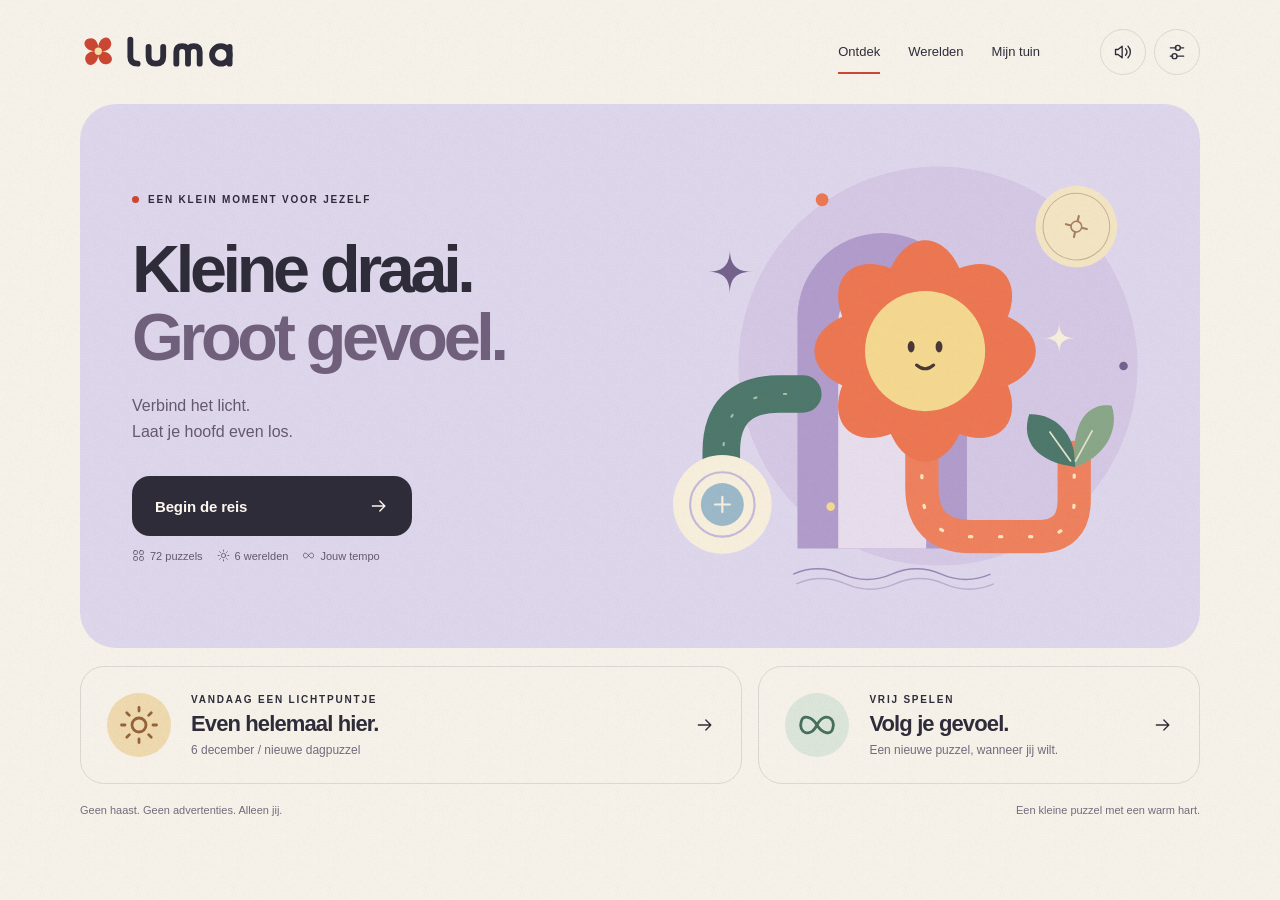
==== index.html @ 2b8b59af "Add files via upload" ====
<!doctype html>
<html lang="nl">
<head>
<meta charset="utf-8">
<meta name="viewport" content="width=device-width, initial-scale=1, viewport-fit=cover">
<meta name="theme-color" content="#F7F3EA">
<meta name="description" content="Luma. Kleine draai. Groot gevoel. Een rustige lichtpuzzel met 72 levels, zes werelden, originele muziek en elke dag een nieuw lichtpuntje.">
<meta name="apple-mobile-web-app-capable" content="yes">
<meta name="mobile-web-app-capable" content="yes">
<meta name="apple-mobile-web-app-status-bar-style" content="default">
<meta name="apple-mobile-web-app-title" content="Luma">
<title>Luma - Kleine draai. Groot gevoel.</title>
<link rel="manifest" href="./manifest.webmanifest"><link rel="icon" href="./icons/icon.svg" type="image/svg+xml"><link rel="apple-touch-icon" href="./icons/apple-touch-icon.png">
<style>:root{--bg:#F7F3EA;--ink:#302D3B;--accent:#CC4833;--light:#F6C9AE;--board:#E7DDD0;--muted:#817888;--petal:#C0B2DC;--white:#FFFDF8;--line:rgba(48,45,59,.13);--curve:cubic-bezier(.22,.8,.25,1);font-family:-apple-system,BlinkMacSystemFont,"Segoe UI",sans-serif;color:var(--ink);background:var(--bg);font-synthesis:none;-webkit-font-smoothing:antialiased;text-rendering:optimizeLegibility}
*{box-sizing:border-box}body{margin:0;min-width:300px;background:var(--bg);transition:background .5s,color .5s}button,input,select,textarea{font:inherit}button{color:inherit;cursor:pointer;-webkit-tap-highlight-color:transparent;touch-action:manipulation}button{border:0;background:none}button:disabled{cursor:default}button:focus-visible,a:focus-visible,input:focus-visible{outline:3px solid var(--accent);outline-offset:5px}button:active:not(:disabled){transform:scale(.97)}button{transition:transform .18s var(--curve),background .2s,opacity .2s}a{color:inherit}svg{display:block;flex-shrink:0}p,h1,h2,h3{margin:0}h1,h2,h3{font-weight:660;letter-spacing:-.055em}p{line-height:1.6}h1:focus{outline:none}[hidden]{display:none!important}.sr-only{position:absolute;width:1px;height:1px;padding:0;margin:-1px;overflow:hidden;clip:rect(0,0,0,0);white-space:nowrap;border:0}.grain{position:fixed;inset:0;opacity:.045;pointer-events:none;z-index:30;background-image:var(--grain);background-repeat:repeat}.shell{width:min(1120px,calc(100% - 64px));margin:auto}.topbar{height:104px;display:flex;align-items:center;justify-content:space-between;gap:20px}.logo-button{padding:0;min-height:48px}.logo{width:162px;height:42px}.top-center{font-size:10px;font-weight:650;letter-spacing:.18em;opacity:.7}.top-actions{display:flex;gap:8px;align-items:center}.icon-button{width:46px;height:46px;border:1px solid var(--line);border-radius:50%;display:flex;justify-content:center;align-items:center;background:transparent}.icon-button:hover{background:var(--board)}.icon-button svg{width:20px;height:20px}.sound-on .sound-wave{transform-origin:center;animation:music-bars 1s ease-in-out infinite alternate}.eyebrow{font-size:10px;letter-spacing:.18em;line-height:1.5;font-weight:750;text-transform:uppercase}.muted{color:var(--muted)}.hero{position:relative;display:grid;grid-template-columns:1.03fr 1fr;align-items:center;min-height:544px;background:#DFD7EC;border-radius:36px;overflow:hidden}.hero-copy{padding:50px 0 48px 52px;position:relative;z-index:2}.hero .eyebrow{display:flex;align-items:center;gap:9px;margin-bottom:28px}.tiny-dot{width:7px;height:7px;background:#CC4833;border-radius:50%;display:inline-block}.hero h1{font-size:clamp(48px,5.2vw,70px);line-height:1.025;letter-spacing:-.065em;margin-bottom:22px}.hero h1 span{color:#71617D}.hero p{font-size:16px;color:#665A6E;max-width:270px}.hero-art{align-self:stretch;display:flex;align-items:center;justify-content:center;overflow:hidden}.hero-art>svg{width:113%;max-width:590px;margin-left:-30px;overflow:visible}.primary{background:var(--ink);color:var(--bg);border-radius:18px;min-height:60px;padding:17px 23px;display:flex;align-items:center;justify-content:space-between;gap:25px;font-size:15px;font-weight:650;letter-spacing:-.01em}.primary:hover{filter:brightness(1.12)}.primary svg{width:20px;height:20px}.primary.accent{background:var(--accent);color:#FFF9F0}.hero-cta{width:280px;margin-top:32px;background:#302D3B;color:#FFF9F0}.under-cta{display:flex;gap:14px;align-items:center;margin-top:13px;font-size:11px;color:#665A6E}.under-cta span{display:flex;align-items:center;gap:5px}.under-cta svg{width:13px;height:13px}.home-secondary{display:grid;grid-template-columns:1.5fr 1fr;gap:16px;margin-top:18px}.feature-card{border:1px solid var(--line);border-radius:24px;display:flex;text-align:left;align-items:center;gap:20px;padding:22px 26px;min-height:118px}.feature-card:hover{background:rgba(255,255,255,.35)}.feature-card h2{font-size:22px;letter-spacing:-.04em;margin:4px 0}.feature-card p{font-size:12px;color:var(--muted)}.feature-card .card-icon{width:64px;height:64px;display:flex;align-items:center;justify-content:center;background:#F0DAB0;border-radius:50%;color:#956538}.feature-card .card-icon svg{width:42px;height:42px}.feature-card .card-arrow{margin-left:auto;width:20px;height:20px}.feature-card.zen .card-icon{background:#DDE6DA;color:#47705F}.quiet-footer{display:flex;align-items:center;justify-content:space-between;margin:20px 0 26px;font-size:11px;color:var(--muted)}.bottom-nav{display:none}.desktop-nav{display:flex;gap:28px;align-items:center;margin-left:auto;margin-right:40px}.desktop-nav button{font-size:13px;padding:13px 0;border-bottom:2px solid transparent}.desktop-nav button.active{border-color:var(--accent)}.orb-float{animation:float 6s ease-in-out infinite}.orb-float.alt{animation-delay:-3s;animation-duration:8s}.flower-spin{transform-origin:290px 207px;animation:flower-spin 75s linear infinite}.sparkle{animation:twinkle 4s ease-in-out infinite}.sparkle.alt{animation-delay:-2s}.face-eyes{transform-origin:center;transform-box:fill-box;animation:blink 7.5s infinite}.flow-line{stroke-dasharray:2 26;animation:flow 6s linear infinite}.view-enter{animation:view-in .4s var(--curve) both}
/* Game: the puzzle, not the chrome, owns the screen. */
.game-shell{max-width:1240px}.game-topbar{height:88px}.game-top-title{text-align:center}.game-top-title .eyebrow{font-size:9px}.game-top-title strong{display:block;font-size:14px;margin-top:4px;letter-spacing:-.01em;font-weight:600}.game-layout{display:grid;grid-template-columns:1fr minmax(320px,460px) 1fr;gap:40px;align-items:center;min-height:calc(100svh - 180px);padding-bottom:35px}.game-aside{align-self:center}.chapter-no{font-size:100px;font-weight:300;letter-spacing:-.08em;line-height:1;color:var(--petal);margin-bottom:28px}.game-aside h1{font-size:34px;line-height:1.04;max-width:210px;margin-bottom:18px}.game-aside p{max-width:190px;font-size:13px;color:var(--muted)}.game-aside .eyebrow{margin-bottom:14px}.world-progress{display:flex;gap:5px;margin-top:32px;flex-wrap:wrap;max-width:185px}.world-progress span{width:11px;height:11px;border-radius:50%;background:var(--board)}.world-progress span.done{background:var(--accent)}.world-progress span.current{outline:1px solid var(--accent);outline-offset:3px}.game-center{width:100%;min-width:0}.game-mobile-title{display:none}.game-status{display:flex;justify-content:space-between;align-items:center;margin:0 2px 17px}.game-status .count{font-size:22px;font-weight:600;font-variant-numeric:tabular-nums;letter-spacing:-.04em}.game-status .caption{font-size:10px;color:var(--muted);margin-left:5px}.bloom-status{display:flex;align-items:center;gap:8px;font-size:13px}.bloom-status svg{width:19px;height:19px;color:var(--accent)}.board-wrap{position:relative;isolation:isolate}.board{position:relative;display:grid;grid-template-columns:repeat(var(--n),1fr);width:100%;aspect-ratio:1;gap:0;border:10px solid var(--board);border-radius:27px;background:var(--board);overflow:hidden;isolation:isolate;transition:background .5s,border-color .5s}.board:after{content:"";position:absolute;inset:0;border-radius:17px;box-shadow:inset 0 0 0 1px rgba(48,45,59,.035);pointer-events:none}.tile,.empty-tile{position:relative;padding:0;aspect-ratio:1;min-width:0;isolation:isolate;border-radius:12px;outline-offset:-5px!important}.tile:before{content:"";position:absolute;inset:3px;border-radius:13px;background:var(--bg);opacity:.42;transition:background .4s,opacity .4s;z-index:-1}.tile:hover:before{opacity:.7}.tile.powered:before{background:var(--light);opacity:.38}.tile.locked:before{opacity:.16}.tile:active:not(:disabled){transform:none}.tile:active:before{opacity:.9}.tile svg.pipe{width:100%;height:100%;overflow:visible;transition:transform .32s var(--curve);transform-origin:center;position:absolute;inset:0}.pipe-line{fill:none;stroke:var(--muted);stroke-width:12;stroke-linecap:round;stroke-linejoin:round;opacity:.65;transition:stroke .35s,opacity .35s}.powered .pipe-line{stroke:var(--accent);opacity:1}.pipe-shimmer{fill:none;stroke:var(--light);stroke-width:3;stroke-linecap:round;stroke-dasharray:1 100;opacity:0;animation:flow 3.4s linear infinite}.powered .pipe-shimmer{opacity:.75}.tile .marker{position:absolute;inset:0;width:100%;height:100%;pointer-events:none;overflow:visible}.marker .bud-petals{fill:var(--muted);opacity:.7;transform-origin:50px 50px;transition:transform .65s var(--curve),fill .5s;transform:scale(.54)}.powered .marker .bud-petals{fill:var(--accent);opacity:1;transform:scale(1)}.marker .bud-center{fill:var(--board);stroke:var(--muted);stroke-width:3;transition:fill .3s}.powered .marker .bud-center{fill:var(--light);stroke:var(--accent)}.tile .lock-pin{position:absolute;bottom:8px;right:8px;width:7px;height:7px;fill:var(--ink);opacity:.35}.tile .hint-ring{position:absolute;inset:4px;border:2px solid var(--accent);border-radius:12px;opacity:0;pointer-events:none}.tile.hint .hint-ring{opacity:1;animation:hint-pulse 1.4s ease-in-out infinite}.hint-arrow{position:absolute;width:24px;height:24px;right:4px;top:4px;color:var(--accent);background:var(--bg);border-radius:50%;padding:3px;display:none}.tile.hint .hint-arrow{display:block}.empty-tile{display:flex;justify-content:center;align-items:center;color:var(--muted);opacity:.24}.empty-tile svg{width:17px;height:17px}.board.won{animation:board-bloom .8s var(--curve)}.board.won .pipe-shimmer{opacity:1;stroke-dasharray:6 30;animation-duration:1.2s}.board-caption{display:flex;align-items:center;justify-content:center;gap:6px;text-align:center;font-size:11px;color:var(--muted);margin-top:14px;min-height:18px}.board-caption svg{width:13px;height:13px}.game-instruction{font-size:14px;text-align:center;line-height:1.5;min-height:42px;margin:20px 0 16px}.game-instruction strong{font-weight:650}.game-tools{display:flex;justify-content:center;gap:12px}.tool{display:flex;align-items:center;justify-content:center;gap:8px;min-height:48px;border:1px solid var(--line);border-radius:15px;padding:12px 16px;font-size:12px;min-width:76px}.tool:hover{background:var(--board)}.tool:disabled{opacity:.35}.tool svg{width:18px;height:18px}.tool.hint-tool{background:var(--ink);color:var(--bg);border-color:transparent}.game-right{padding-left:20px;align-self:center}.mini-scene{width:165px;max-width:100%;margin-bottom:32px}.game-right .eyebrow{font-size:9px;margin-bottom:12px}.game-right p{font-size:12px;max-width:150px;color:var(--muted)}.game-right .small-link{padding:12px 0;font-size:12px;text-decoration:underline;text-underline-offset:4px}.game-footer{display:flex;align-items:center;justify-content:center;gap:8px;font-size:10px;color:var(--muted);padding-bottom:24px}.game-footer svg{width:12px;height:12px}
/* Worlds and collected light. */
.section-heading{display:flex;align-items:flex-end;justify-content:space-between;gap:20px;margin:20px 0 32px}.section-heading h1{font-size:52px;line-height:1.05;margin-top:10px}.section-heading p{color:var(--muted);font-size:13px;max-width:270px;text-align:right}.world-tabs{display:grid;grid-template-columns:repeat(6,1fr);gap:12px;margin-bottom:24px}.world-tab{padding:16px 10px;border:1px solid var(--line);border-radius:20px;text-align:center;min-width:0}.world-tab.active{background:var(--ink);color:var(--bg);border-color:var(--ink)}.world-tab svg{width:48px;height:48px;margin:0 auto 10px}.world-tab span{font-size:11px;white-space:nowrap}.world-panel{background:var(--board);border-radius:30px;padding:32px;display:grid;grid-template-columns:1fr 1.7fr;gap:48px;margin-bottom:28px}.world-panel-copy h2{font-size:36px;margin:12px 0;line-height:1.08}.world-panel-copy p{font-size:13px;color:var(--muted)}.world-panel-copy .world-scene{max-width:215px;margin-top:24px}.level-grid{display:grid;grid-template-columns:repeat(4,1fr);gap:12px;align-content:center}.level-button{background:var(--bg);border-radius:18px;aspect-ratio:1.1;display:flex;align-items:center;justify-content:center;flex-direction:column;gap:10px;position:relative}.level-button:hover{background:var(--light)}.level-button>strong{font-size:26px;letter-spacing:-.05em;font-weight:500}.level-button.recommended{outline:2px solid var(--accent);outline-offset:-2px}.level-button .level-current-dot{position:absolute;top:10px;right:10px;width:6px;height:6px;border-radius:50%;background:var(--accent)}.light-dots{display:flex;gap:4px;align-items:center}.light-dots svg{width:9px;height:9px;color:var(--accent)}.light-dots .off{opacity:.17}.world-note{font-size:12px;color:var(--muted);display:flex;gap:8px;align-items:center;margin-bottom:26px}.world-note svg{width:15px;height:15px}.garden-summary{display:flex;gap:44px;align-items:center;background:var(--board);padding:26px 30px;border-radius:24px;margin-bottom:26px}.garden-stat strong{display:block;font-size:34px;letter-spacing:-.05em;font-weight:500}.garden-stat small{font-size:11px;color:var(--muted);display:block;margin-top:5px}.garden-cards{display:grid;grid-template-columns:repeat(3,1fr);gap:18px;margin-bottom:30px}.garden-card{text-align:left;border:1px solid var(--line);border-radius:26px;overflow:hidden;padding:0}.garden-card .garden-art{height:200px;background:var(--card-bg);display:flex;align-items:center;justify-content:center}.garden-card .garden-art svg{height:100%;width:100%;max-width:300px}.garden-card .garden-info{display:flex;justify-content:space-between;align-items:center;padding:19px}.garden-info h2{font-size:18px}.garden-info span{font-size:11px;color:var(--muted)}.garden-empty{font-size:13px;text-align:center;padding:6px 0 28px;color:var(--muted)}
/* Accessible native sheets. */
dialog{color:var(--ink);background:var(--bg);border:1px solid var(--line);border-radius:28px;padding:30px;width:min(440px,calc(100% - 32px));max-height:85svh;overflow:auto;box-shadow:0 25px 100px rgba(25,25,35,.13)}dialog::backdrop{background:rgba(32,29,44,.34);backdrop-filter:blur(5px)}dialog[open]{animation:sheet-in .3s var(--curve)}.dialog-header{display:flex;justify-content:space-between;align-items:center;margin-bottom:22px}.dialog-header h2{font-size:29px}.dialog-header .icon-button{width:40px;height:40px}.setting-row{display:flex;align-items:center;justify-content:space-between;gap:18px;padding:18px 0;border-top:1px solid var(--line)}.setting-row strong{font-size:14px;font-weight:600;display:block}.setting-row small{color:var(--muted);font-size:11px;line-height:1.6;display:block;margin-top:4px}.switch{width:49px;height:30px;border-radius:20px;background:var(--board);position:relative;flex-shrink:0;min-height:44px;background-clip:content-box;padding:7px 0}.switch:before{content:"";position:absolute;left:4px;top:11px;width:22px;height:22px;border-radius:50%;background:var(--bg);transition:transform .2s}.switch[aria-checked=true]{background-color:var(--accent)}.switch[aria-checked=true]:before{transform:translateX(19px);background:#FFF8EB}.dialog-footer{font-size:11px;color:var(--muted);line-height:1.7;margin-top:18px}.dialog-footer button{text-decoration:underline;padding:10px 0;text-underline-offset:3px}.win-dialog{text-align:center;padding:34px 30px}.win-dialog .win-flower{width:130px;height:130px;margin:0 auto 18px}.win-dialog .eyebrow{margin-bottom:10px}.win-dialog h2{font-size:40px;line-height:1.08;margin-bottom:12px}.win-dialog .win-copy{font-size:13px;color:var(--muted);margin:0 auto 22px;max-width:270px}.win-dialog .light-dots{justify-content:center;gap:10px;margin:18px 0}.win-dialog .light-dots svg{width:25px;height:25px}.win-stats{display:flex;justify-content:center;gap:28px;padding:18px 0 24px;border-top:1px solid var(--line)}.win-stats strong{font-size:24px;letter-spacing:-.04em;font-weight:600}.win-stats small{display:block;font-size:10px;color:var(--muted);margin-top:4px}.win-dialog .primary{width:100%;margin-bottom:10px}.win-secondary{display:flex;justify-content:center;gap:10px}.win-secondary button{min-height:44px;padding:12px;font-size:12px;color:var(--muted);display:flex;align-items:center;gap:6px}.win-secondary svg{width:15px;height:15px}.help-step{display:grid;grid-template-columns:48px 1fr;gap:16px;align-items:center;margin:22px 0}.help-step svg{width:44px;height:44px;color:var(--accent)}.help-step h3{font-size:17px;letter-spacing:-.02em;margin-bottom:5px}.help-step p,.about-copy p{font-size:12px;color:var(--muted);line-height:1.65}.about-copy p+p{margin-top:14px}.help-keyboard{font-size:11px;color:var(--muted);border-top:1px solid var(--line);padding-top:16px;line-height:1.7}.zen-sizes{display:grid;grid-template-columns:repeat(4,1fr);gap:10px;margin:24px 0}.zen-sizes button{height:72px;border:1px solid var(--line);border-radius:15px;font-size:18px}.zen-sizes button.active{background:var(--ink);color:var(--bg)}.zen-copy{font-size:13px;color:var(--muted)}.share-field{display:block;width:100%;min-height:100px;background:var(--board);color:var(--ink);border:0;padding:18px;border-radius:14px;resize:vertical;margin:20px 0;font-size:13px}.toast{position:fixed;bottom:calc(28px + env(safe-area-inset-bottom));left:50%;transform:translate(-50%,20px);background:var(--ink);color:var(--bg);padding:14px 22px;border-radius:15px;font-size:12px;text-align:center;z-index:110;max-width:calc(100vw - 34px);width:max-content;opacity:0;transition:transform .25s,opacity .25s;pointer-events:none}.toast.show{opacity:1;transform:translate(-50%,0)}.confetti{position:fixed;inset:0;width:100%;height:100%;pointer-events:none;z-index:100}.danger-link{font-size:11px;color:var(--muted);padding:16px 0}.confirm-actions{display:flex;gap:10px;margin-top:24px}.confirm-actions>*{flex:1;justify-content:center}.contrast{--muted:#62566A}.contrast .pipe-line{opacity:1;stroke-width:13}.contrast .tile.powered:before{opacity:.85}.contrast .pipe-shimmer{stroke-width:5;stroke-dasharray:5 15;animation:none}.contrast .muted,.contrast .caption,.contrast .board-caption,.contrast .game-aside p,.contrast .game-right p{color:var(--ink)}
@keyframes view-in{from{opacity:0}to{opacity:1}}@keyframes sheet-in{from{opacity:0;transform:translateY(18px) scale(.98)}to{opacity:1;transform:translateY(0) scale(1)}}@keyframes float{0%,100%{transform:translateY(0)}50%{transform:translateY(-9px)}}@keyframes flower-spin{to{transform:rotate(360deg)}}@keyframes twinkle{0%,100%{opacity:.5;transform:scale(.95)}50%{opacity:1;transform:scale(1.05)}}@keyframes blink{0%,43%,47%,100%{transform:scaleY(1)}45%{transform:scaleY(.12)}}@keyframes flow{to{stroke-dashoffset:-200}}@keyframes hint-pulse{0%,100%{opacity:.4}50%{opacity:1}}@keyframes board-bloom{0%{transform:scale(1)}35%{transform:scale(1.018)}100%{transform:scale(1)}}@keyframes music-bars{to{opacity:.45}}.reduce-motion *, .reduce-motion *:before,.reduce-motion *:after{animation:none!important;transition:none!important;scroll-behavior:auto!important}
@media(prefers-reduced-motion:reduce){*,*:before,*:after{animation:none!important;transition:none!important;scroll-behavior:auto!important}}
@media(min-width:1440px){.shell{width:min(1180px,calc(100% - 100px))}.hero{min-height:594px}.hero-copy{padding-left:64px}.hero h1{font-size:78px}.hero-art>svg{max-width:650px}.game-shell{width:min(1280px,calc(100% - 80px))}.game-layout{grid-template-columns:1fr 500px 1fr;gap:60px}}
@media(max-width:1000px) and (min-width:701px){.hero h1{font-size:55px}.hero-copy{padding-left:30px}.hero-art>svg{width:128%;margin-left:0}.top-center{display:none}.game-layout{grid-template-columns:1fr minmax(320px,430px);gap:35px}.game-right{display:none}.game-aside h1{font-size:30px}.world-tab span{font-size:9px}.world-panel{gap:25px;padding:25px}.level-grid{gap:8px}.garden-cards{grid-template-columns:repeat(2,1fr)}}
@media(max-width:700px){.shell{width:calc(100% - 32px)}.topbar{height:78px;gap:8px;padding-top:env(safe-area-inset-top)}.logo{width:132px;height:36px}.top-center,.desktop-nav{display:none}.icon-button{width:42px;height:42px}.top-actions{gap:7px}.hero{display:flex;flex-direction:column;min-height:0;border-radius:27px;overflow:hidden;position:relative}.hero-copy{padding:27px 26px 0;width:100%;display:contents}.hero .eyebrow{margin:26px 26px 17px;align-self:flex-start;font-size:8px;gap:7px}.tiny-dot{width:6px;height:6px}.hero h1{font-size:46px;line-height:1.04;letter-spacing:-.064em;align-self:flex-start;margin:0 26px 13px}.hero p{font-size:13px;line-height:1.55;margin:0 26px;max-width:245px;align-self:flex-start}.hero-art{height:236px;order:3;align-self:stretch;overflow:visible;position:relative;margin-top:-3px}.hero-art>svg{height:300px;width:auto;max-width:none;margin:0;position:absolute;left:50%;top:50%;transform:translate(-50%,-50%)}.hero-cta{width:calc(100% - 44px);min-height:57px;padding:16px 20px;border-radius:16px;margin:0 22px;order:4;font-size:14px;z-index:2}.under-cta{order:5;margin:13px 0 19px;justify-content:center;width:100%;font-size:9px;gap:12px;z-index:2}.under-cta svg{width:11px;height:11px}.home-secondary{gap:10px;margin-top:12px;grid-template-columns:1.5fr 1fr}.feature-card{border-radius:20px;min-height:99px;padding:17px 15px;gap:12px}.feature-card .card-icon{width:36px;height:36px;min-width:36px}.feature-card .card-icon svg{width:26px;height:26px}.feature-card h2{font-size:16px;line-height:1.15;margin:5px 0}.feature-card p{font-size:9px;line-height:1.4}.feature-card .eyebrow{font-size:7px;letter-spacing:.11em}.feature-card .card-arrow{display:none}.feature-card.zen{gap:10px}.feature-card.zen .card-icon{display:none}.quiet-footer{margin:16px 0 95px;font-size:9px;justify-content:center}.quiet-footer span:last-child{display:none}.bottom-nav{position:fixed;left:0;right:0;bottom:0;z-index:40;display:flex;justify-content:space-evenly;background:var(--bg);border-top:1px solid var(--line);padding:7px 20px calc(9px + env(safe-area-inset-bottom));gap:10px}.bottom-nav button{min-height:47px;display:flex;flex-direction:column;align-items:center;justify-content:center;gap:5px;font-size:9px;color:var(--muted);width:86px;border-radius:14px}.bottom-nav button.active{color:var(--ink);background:var(--board)}.bottom-nav button svg{width:20px;height:20px}.game-shell{width:calc(100% - 28px)}.game-topbar{height:76px}.game-top-title .eyebrow{font-size:8px}.game-top-title strong{font-size:12px}.game-topbar .top-actions{gap:6px}.game-topbar .icon-button{width:42px;height:42px}.game-layout{display:block;min-height:0;padding-bottom:0}.game-aside,.game-right{display:none}.game-center{max-width:460px;margin:auto}.game-mobile-title{display:block;text-align:center;margin:15px 0 27px}.game-mobile-title h1{font-size:33px;line-height:1.1}.game-mobile-title p{font-size:12px;color:var(--muted);margin-top:8px}.game-status{margin:0 4px 13px}.game-status .count{font-size:20px}.game-status .caption{font-size:9px}.bloom-status{font-size:12px}.board{border-width:8px;border-radius:24px}.tile:before{inset:2px;border-radius:11px}.tile .lock-pin{right:6px;bottom:6px;width:5px;height:5px}.pipe-line{stroke-width:12}.game-instruction{font-size:13px;max-width:300px;margin:22px auto 17px;min-height:38px}.game-tools{gap:10px}.tool{padding:12px 14px;min-height:48px;font-size:11px}.board-caption{margin-top:12px;font-size:10px}.game-footer{margin-top:27px;padding-bottom:calc(22px + env(safe-area-inset-bottom));font-size:9px}.section-heading{display:block;margin:18px 5px 25px}.section-heading h1{font-size:39px;margin-top:8px}.section-heading p{text-align:left;max-width:100%;font-size:12px;margin-top:12px}.world-tabs{display:flex;gap:9px;overflow-x:auto;margin:0 -16px 18px;padding:0 16px 8px;scroll-snap-type:x mandatory;scrollbar-width:none}.world-tabs::-webkit-scrollbar{display:none}.world-tab{min-width:102px;padding:14px 10px;border-radius:18px;scroll-snap-align:center}.world-tab svg{width:38px;height:38px}.world-tab span{font-size:9px}.world-panel{padding:22px;display:block;border-radius:26px;margin-bottom:20px}.world-panel-copy .world-scene{display:none}.world-panel-copy h2{font-size:28px;margin:8px 0}.world-panel-copy p{font-size:11px}.world-panel-copy .eyebrow{font-size:8px}.level-grid{gap:9px;margin-top:23px;grid-template-columns:repeat(3,1fr)}.level-button{border-radius:14px;aspect-ratio:1.16;gap:7px}.level-button>strong{font-size:23px}.world-note{font-size:10px;line-height:1.6;align-items:flex-start;margin:0 6px 100px}.world-note svg{flex-shrink:0;margin-top:2px}.garden-summary{padding:20px;gap:25px;justify-content:space-between}.garden-stat strong{font-size:26px}.garden-stat small{font-size:9px}.garden-cards{grid-template-columns:repeat(2,1fr);gap:10px;margin-bottom:18px}.garden-card{border-radius:21px}.garden-card .garden-art{height:156px}.garden-card .garden-info{display:block;padding:13px}.garden-info h2{font-size:15px;margin-bottom:5px}.garden-info span{font-size:10px}.garden-empty{font-size:11px;margin-bottom:80px;padding:3px 12px 25px}.toast{bottom:calc(85px + env(safe-area-inset-bottom))}.playing .toast{bottom:calc(24px + env(safe-area-inset-bottom))}dialog{padding:25px;border-radius:25px;max-height:88svh}.win-dialog{padding:28px 25px}.win-dialog h2{font-size:35px}.win-dialog .win-flower{width:110px;height:110px}.setting-row{padding:16px 0}}
@media(max-width:370px){.hero h1{font-size:40px}.hero .eyebrow{font-size:7px}.hero-art{height:207px}.hero-art>svg{height:271px}.hero p{font-size:12px}.feature-card{padding:14px 12px;gap:9px}.feature-card h2{font-size:14px}.feature-card .card-icon{display:none}.game-mobile-title h1{font-size:29px}.game-mobile-title{margin:10px 0 20px}.game-top-title .eyebrow{font-size:7px}.game-topbar .icon-button{width:40px;height:40px}.game-topbar .top-actions{gap:4px}.tool{min-width:70px;padding:12px 10px}.board{border-width:5px;border-radius:20px}.game-status{margin-bottom:10px}.tile:before{inset:1px}.game-instruction{margin:15px auto}.game-footer{margin-top:18px}}
@media(max-height:710px) and (max-width:700px){.game-topbar{height:64px}.game-mobile-title{margin:2px 0 13px}.game-mobile-title h1{font-size:27px}.game-mobile-title p{display:none}.game-center{max-width:min(100%,calc(100svh - 235px))}.game-status{margin-bottom:9px}.game-instruction{margin:12px auto 10px;min-height:31px;font-size:12px;max-width:300px}.game-tools{gap:7px}.tool{font-size:10px;min-height:44px;padding:9px 12px;gap:6px}.tool svg{width:16px;height:16px}.game-footer{margin-top:16px;padding-bottom:15px}.board-caption{margin-top:9px;font-size:9px}.game-center.large-board{max-width:100%}.game-center.large-board .board{max-width:100%;margin:auto}}
@media(max-height:500px) and (orientation:landscape){.game-shell{max-width:100%;width:calc(100% - 32px)}.game-topbar{height:58px}.game-layout{display:block;min-height:0}.game-center{max-width:350px}.game-aside,.game-right,.game-mobile-title{display:none}.game-footer{margin-top:15px}}

.marker .bud-petals{color:var(--muted)}.powered .marker .bud-petals{color:var(--accent)}
@media(max-width:700px){.icon-button,.game-topbar .icon-button{min-width:44px;min-height:44px}}

/* Final optical refinements. */
.pipe-line{opacity:.95}
.grain{opacity:.025}
@media(max-width:700px){.hero-art{height:220px}.feature-card .card-icon{display:none}.feature-card{display:block;min-height:103px}.feature-card h2{font-size:15px}.feature-card .eyebrow{font-size:7px;letter-spacing:.08em}.feature-card p{font-size:9px}.home-secondary{grid-template-columns:1.4fr 1fr}.hero h1{margin-bottom:12px}.under-cta{margin-bottom:18px}}
@media(max-width:370px){.hero-art{height:193px}.feature-card h2{font-size:14px}.feature-card{padding:14px 12px}}

/* Keep text clear of the artwork; fixed navigation must stay viewport-bound. */
@media(max-width:700px){.hero-art{height:226px;margin-top:8px}.hero-art>svg{height:258px}}
@media(max-width:370px){.hero-art{height:199px}.hero-art>svg{height:235px}}

:root{--grain:url('[data-uri]')}</style>
</head>
<body>
<div class="grain" aria-hidden="true"></div>
<main id="app"><div style="padding:48px;font-family:system-ui"><h1>Luma</h1><p>Je lichtpuntje wordt klaargezet.</p></div></main>
<div id="modals"></div>
<div id="live" class="sr-only" role="status" aria-live="polite" aria-atomic="true"></div>
<div id="toast" class="toast" role="status" aria-live="polite"></div>
<canvas id="confetti" class="confetti" width="0" height="0" aria-hidden="true"></canvas>
<noscript><div style="padding:32px">Luma heeft JavaScript nodig om de puzzels te laten werken. Schakel JavaScript in en laad deze pagina opnieuw.</div></noscript>
<script>/* LUMA - deterministic, dependency-free puzzle engine. Directions: N E S W. */
(function (root) {
  'use strict';
  const DIRS = [{ bit: 1, opp: 4, dx: 0, dy: -1 }, { bit: 2, opp: 8, dx: 1, dy: 0 }, { bit: 4, opp: 1, dx: 0, dy: 1 }, { bit: 8, opp: 2, dx: -1, dy: 0 }];
  const WORLDS = [
    { name: 'Ochtendgloren', line: 'Alles begint met een kleine vonk.', label: 'HET BEGIN', color: '#CC4833', light: '#F6C9AE', board: '#E7DDD0', bg: '#F7F3EA', ink: '#302D3B', muted: '#756C7D', petal: '#C0B2DC', key: 60, bpm: 78 },
    { name: 'Zachte golven', line: 'Vind je eigen ritme.', label: 'VASTE PUNTEN', color: '#21746B', light: '#ABD1C4', board: '#CEDFDC', bg: '#F0F5EF', ink: '#203F43', muted: '#526C71', petal: '#A3C0E5', key: 62, bpm: 76 },
    { name: 'Bloementuin', line: 'Geef iets kleins de ruimte.', label: 'MEER VERTAKKINGEN', color: '#9A456C', light: '#E9BDCD', board: '#E9D6DE', bg: '#FAF1EE', ink: '#4A2D48', muted: '#7E5F72', petal: '#E7B85B', key: 65, bpm: 82 },
    { name: 'Avondrood', line: 'Soms ligt de weg ergens anders.', label: 'LICHTPOORTEN', color: '#AD4E2F', light: '#F1C38C', board: '#EAD8C4', bg: '#FBF0DF', ink: '#4B352D', muted: '#886757', petal: '#CC9CB8', key: 57, bpm: 74 },
    { name: 'Maanlicht', line: 'Ook omwegen kunnen mooi zijn.', label: 'CIRKELS', color: '#BDB0F2', light: '#DDD5FC', board: '#36364C', bg: '#232536', ink: '#F1ECDF', muted: '#AAA1BC', petal: '#D9AF79', key: 59, bpm: 70 },
    { name: 'Noorderlicht', line: 'Laat alle stukjes samenkomen.', label: 'HET GROTE GEHEEL', color: '#236F62', light: '#B5D8BB', board: '#D3E1D3', bg: '#F0F3E4', ink: '#2C4038', muted: '#617468', petal: '#BBA5DD', key: 64, bpm: 86 }
  ];
  function rng(seed) { let a = seed >>> 0; return () => { a += 0x6D2B79F5; let t = a; t = Math.imul(t ^ t >>> 15, t | 1); t ^= t + Math.imul(t ^ t >>> 7, t | 61); return ((t ^ t >>> 14) >>> 0) / 4294967296; }; }
  function rotate(mask, turns = 1) { const q = ((turns % 4) + 4) % 4; return q === 0 ? mask : ((mask << q) | (mask >> (4 - q))) & 15; }
  function degree(mask) { return DIRS.reduce((s, d) => s + ((mask & d.bit) ? 1 : 0), 0); }
  function neighbour(i, d, n) { const x = i % n + d.dx, y = Math.floor(i / n) + d.dy; return x < 0 || x >= n || y < 0 || y >= n ? -1 : y * n + x; }
  function shuffle(a, random) { for (let i = a.length - 1; i > 0; i--) { const j = Math.floor(random() * (i + 1)); [a[i], a[j]] = [a[j], a[i]]; } return a; }
  function distanceToSolution(mask, turns) { for (let k = 0; k < 4; k++) if (rotate(mask, turns + k) === mask) return k; return 0; }
  function evaluate(level, turns) {
    const masks = level.solution.map((m, i) => rotate(m, turns[i] || 0));
    const lit = new Set([level.source]), queue = [level.source];
    while (queue.length) {
      const i = queue.shift();
      for (const d of DIRS) {
        if (!(masks[i] & d.bit)) continue;
        const j = neighbour(i, d, level.n);
        if (j >= 0 && (masks[j] & d.opp) && !lit.has(j)) { lit.add(j); queue.push(j); }
      }
      if (level.portals.includes(i)) {
        const j = level.portals.find(p => p !== i);
        if (j !== undefined && !lit.has(j)) { lit.add(j); queue.push(j); }
      }
    }
    let leaks = 0;
    masks.forEach((m, i) => { for (const d of DIRS) if (m & d.bit) { const j = neighbour(i, d, level.n); if (j < 0 || !(masks[j] & d.opp)) leaks++; } });
    const active = level.solution.filter(Boolean).length;
    const flowers = level.flowers.filter(i => lit.has(i)).length;
    return { lit, masks, leaks, active, flowers, won: lit.size === active && leaks === 0 };
  }
  function buildTutorial(index) {
    const n = 3, paths = index === 0 ? [[3,4],[4,5]] : index === 1 ? [[6,3],[3,4],[4,1],[1,2]] : [[6,3],[3,0],[0,1],[1,4],[4,5],[5,2]];
    const solution = Array(9).fill(0);
    for (const [a,b] of paths) { const d = DIRS.find(d => neighbour(a,d,n) === b); solution[a] |= d.bit; solution[b] |= d.opp; }
    const source = index === 0 ? 3 : 6, end = index === 0 ? 5 : 2;
    const initial = Array(9).fill(0), locked = [source,end];
    if (index === 0) initial[4] = 1;
    if (index === 1) { initial[3] = 3; initial[4] = 3; }
    if (index === 2) { initial[0] = 3; initial[1] = 2; initial[4] = 3; }
    return finalize({ id: index, n, solution, initial, locked, source, flowers: [end], portals: [], world: 0, seed: index + 1 });
  }
  function finalize(level) {
    level.par = level.initial.reduce((s, q, i) => s + distanceToSolution(level.solution[i], q), 0);
    level.active = level.solution.filter(Boolean).length;
    return level;
  }
  function generate(id, opts = {}) {
    if (!Number.isInteger(id) || id < 0 || id > 71) throw new RangeError('Level must be between 0 and 71.');
    if (id < 3 && !opts.seed) return buildTutorial(id);
    const world = opts.world !== undefined ? Math.max(0, Math.min(5, opts.world)) : Math.floor(id / 12);
    const local = id % 12;
    const n = opts.n || (world === 0 ? 3 : world === 1 ? 4 : world === 2 ? (local < 6 ? 4 : 5) : world < 5 ? 5 : 6);
    if (!Number.isInteger(n) || n < 3 || n > 6) throw new RangeError('Board must be between 3 and 6.');
    const seed = (opts.seed || (73961 + id * 48271)) >>> 0, random = rng(seed);
    const solution = Array(n*n).fill(0), visited = new Set();
    const source = (n - 1) * n, stack = [source]; visited.add(source);
    // A randomized depth-first spanning tree guarantees a known solution.
    while (stack.length) {
      const a = stack[stack.length - 1];
      const choices = DIRS.map(d => [neighbour(a,d,n),d]).filter(([b]) => b >= 0 && !visited.has(b));
      if (!choices.length) { stack.pop(); continue; }
      const [b,d] = choices[Math.floor(random() * choices.length)];
      solution[a] |= d.bit; solution[b] |= d.opp; visited.add(b); stack.push(b);
    }
    const portals = [], locked = [source];
    if (world === 3 || world === 5) {
      // Split the tree into two connected regions; a paired light gate rejoins them.
      const candidates = [];
      solution.forEach((m,a) => DIRS.forEach(d => { const b = neighbour(a,d,n); if (b > a && (m & d.bit) && degree(m) > 1 && degree(solution[b]) > 1) candidates.push([a,b,d]); }));
      shuffle(candidates,random);
      for (const [a,b,d] of candidates) {
        solution[a] ^= d.bit; solution[b] ^= d.opp;
        const region = new Set([source]), q = [source];
        while (q.length) { const c = q.pop(); DIRS.forEach(t => { const k = neighbour(c,t,n); if (solution[c] & t.bit && k >= 0 && !region.has(k)) { region.add(k); q.push(k); } }); }
        const other = [...Array(n*n).keys()].filter(i => !region.has(i));
        if (region.size >= 3 && other.length >= 3) {
          const one = [...region].filter(i => i !== source).sort((i,j) => degree(solution[j])-degree(solution[i]));
          other.sort((i,j) => degree(solution[j])-degree(solution[i]));
          portals.push(one[0],other[0]); locked.push(...portals); break;
        }
        solution[a] |= d.bit; solution[b] |= d.opp;
      }
    }
    if (world === 4 || (world === 5 && local >= 6)) {
      const candidates = [];
      solution.forEach((m,a) => DIRS.forEach(d => { const b = neighbour(a,d,n); if (b > a && !(m & d.bit) && degree(m) > 1 && degree(solution[b]) > 1 && !portals.includes(a) && !portals.includes(b)) candidates.push([a,b,d]); }));
      // Additional loops create alternate routes in the later worlds.
      for (const [a,b,d] of shuffle(candidates,random).slice(0,world === 4 ? 1 + (local > 5 ? 1 : 0) : 1)) { solution[a] |= d.bit; solution[b] |= d.opp; }
    }
    if (world >= 1) {
      const anchors = shuffle([...Array(n*n).keys()].filter(i => !locked.includes(i) && degree(solution[i]) > 1),random);
      locked.push(...anchors.slice(0,world === 1 ? 2 : 1));
    }
    const initial = Array(n*n).fill(0);
    const free = shuffle([...Array(n*n).keys()].filter(i => !locked.includes(i) && degree(solution[i]) < 4),random);
    const count = opts.seed ? free.length : world === 0 ? Math.min(free.length,2 + Math.floor(local * 0.65)) : Math.ceil(free.length * (0.55 + local * 0.035));
    free.slice(0,count).forEach(i => { initial[i] = 1 + Math.floor(random() * 3); if (rotate(solution[i],initial[i]) === solution[i]) initial[i] = 1; });
    const flowers = solution.map((m,i) => degree(m) === 1 && i !== source && !portals.includes(i) ? i : -1).filter(i => i >= 0);
    const level = finalize({ id, n, solution, initial, source, locked, portals, flowers, world, seed });
    if (evaluate(level,initial).won) { initial[free[0]] = 1; finalize(level); }
    return level;
  }
  function dateKey(date = new Date()) { return `${date.getFullYear()}-${String(date.getMonth()+1).padStart(2,'0')}-${String(date.getDate()).padStart(2,'0')}`; }
  function daily(date = dateKey()) {
    if (!/^\d{4}-\d{2}-\d{2}$/.test(date)) throw new TypeError('Invalid daily date.');
    const d = new Date(`${date}T12:00:00`);
    if (!Number.isFinite(d.getTime()) || dateKey(d) !== date) throw new TypeError('Invalid daily date.');
    const seed = Number(date.replace(/-/g,''));
    const world = seed % 6;
    return generate(world * 12 + 5, { seed, n: 5, world });
  }
  function grade(moves,hints,par) { return hints > 0 ? 1 : moves <= par ? 3 : 2; }
  const engine = { DIRS, WORLDS, rng, rotate, degree, neighbour, distanceToSolution, evaluate, generate, daily, dateKey, grade };
  root.LumaEngine = engine;
  if (typeof module !== 'undefined' && module.exports) module.exports = engine;
})(typeof window !== 'undefined' ? window : globalThis);

/* Original procedural score. No samples, downloads, or external services. */
class LumaAudio {
  constructor(getSettings) { this.getSettings = getSettings; this.ctx = null; this.theme = 0; this.step = 0; this.next = 0; this.timer = null; this.energy = 0; this.available = true; }
  async unlock() {
    try {
      if (!this.ctx) {
        const Audio = window.AudioContext || window.webkitAudioContext;
        if (!Audio) { this.available = false; return; }
        this.ctx = new Audio();
        this.master = this.ctx.createGain(); this.master.gain.value = 0.7;
        const limiter = this.ctx.createDynamicsCompressor(); limiter.threshold.value = -12; limiter.knee.value = 18; limiter.ratio.value = 5;
        this.master.connect(limiter); limiter.connect(this.ctx.destination);
        this.music = this.ctx.createGain(); this.fx = this.ctx.createGain(); this.music.connect(this.master); this.fx.connect(this.master);
        const delay = this.ctx.createDelay(1); delay.delayTime.value = 0.32;
        const feedback = this.ctx.createGain(); feedback.gain.value = 0.22;
        const wet = this.ctx.createGain(); wet.gain.value = 0.14;
        this.music.connect(delay); delay.connect(feedback); feedback.connect(delay); delay.connect(wet); wet.connect(this.master);
        this.next = this.ctx.currentTime + 0.1;
        this.timer = setInterval(() => this.schedule(), 100);
      }
      if (this.ctx.state !== 'running') await this.ctx.resume();
      this.sync();
    } catch (_) { this.available = false; }
  }
  sync() {
    if (!this.ctx) return;
    const s = this.getSettings(), now = this.ctx.currentTime;
    this.master.gain.setTargetAtTime(s.muted || document.hidden ? 0 : 0.7, now, 0.12);
    this.music.gain.setTargetAtTime(s.music ? 0.7 : 0,now,0.2);
    this.fx.gain.setTargetAtTime(s.sound ? 0.65 : 0,now,0.05);
  }
  setTheme(theme) { if (this.theme !== theme) { this.theme = theme; this.step = 0; if (this.ctx) this.next = this.ctx.currentTime + 0.1; } }
  tone(midi,time,duration,gain,bus,type='sine',bright=false) {
    if (!this.ctx) return;
    const osc = this.ctx.createOscillator(), env = this.ctx.createGain();
    osc.type = type; osc.frequency.value = 440 * Math.pow(2,(midi-69)/12);
    env.gain.setValueAtTime(0,time); env.gain.linearRampToValueAtTime(gain,time+0.015);
    env.gain.exponentialRampToValueAtTime(0.0001,time+duration);
    osc.connect(env); env.connect(bus); osc.start(time); osc.stop(time+duration+0.025);
    osc.onended = () => { osc.disconnect(); env.disconnect(); };
    if (bright) this.tone(midi+12,time,Math.min(duration,0.23),gain*0.18,bus,'sine');
  }
  schedule() {
    if (!this.ctx || this.ctx.state !== 'running') return;
    const s = this.getSettings();
    if (!s.music || s.muted || document.hidden) { this.next = this.ctx.currentTime + 0.15; return; }
    if (this.next < this.ctx.currentTime) this.next = this.ctx.currentTime + 0.05;
    const theme = LumaEngine.WORLDS[this.theme], eighth = 60/theme.bpm/2;
    const scale = [0,2,4,7,9,12,14,16], melodies = [[0,4,2,5,1,4,3,2],[0,2,4,1,5,3,2,4],[2,4,5,3,0,2,4,1],[0,3,1,4,2,5,4,2],[0,4,3,1,5,2,4,3],[0,2,5,4,3,1,4,2]];
    while (this.next < this.ctx.currentTime + 0.25) {
      const step = this.step, bar = Math.floor(step/16)%4, progression = [0,-5,-3,-5], base = theme.key + progression[bar];
      if (step % 16 === 0) {
        [0,7,16].forEach((note,i) => this.tone(base+note,this.next+i*0.045,eighth*18,0.028,this.music));
        this.tone(base-24,this.next,eighth*12,0.08,this.music);
      }
      if (step % 2 === 0 || this.energy > 0.5) {
        const m = melodies[this.theme][Math.floor(step/2)%8];
        this.tone(base+12+scale[m],this.next,eighth*2.9,step%4===0 ? 0.058 : 0.035,this.music,'sine',true);
      }
      if (this.energy > 0.75 && step%4 === 2) this.tone(base+31,this.next,0.15,0.015,this.music,'triangle');
      this.next += eighth; this.step++;
    }
  }
  effect(kind, amount=0) {
    if (!this.ctx || this.ctx.state !== 'running' || !this.getSettings().sound || this.getSettings().muted) return;
    const t = this.ctx.currentTime, key = LumaEngine.WORLDS[this.theme].key;
    if (kind === 'turn') { this.tone(key+12+[0,2,4,7,9][amount%5],t,0.16,0.085,this.fx,'sine',true); this.tone(key-5,t,0.025,0.05,this.fx,'triangle'); }
    if (kind === 'bloom') [12,16,19].forEach((v,i)=>this.tone(key+v,t+i*0.07,0.75,0.055,this.fx,'sine',true));
    if (kind === 'win') [0,4,7,12,16,19,24].forEach((v,i)=>this.tone(key+v,t+i*0.10,1.2,0.08,this.fx,'sine',true));
    if (kind === 'tap') this.tone(key+19,t,0.07,0.04,this.fx);
    if (kind === 'hint') [19,16].forEach((v,i)=>this.tone(key+v,t+i*0.09,0.35,0.05,this.fx));
    if (kind === 'undo') this.tone(key+7,t,0.13,0.055,this.fx);
  }
  pause() { if (this.ctx) { this.sync(); this.ctx.suspend().catch(()=>{}); } }
}

/* All illustration and interface marks are original SVG paths, not emoji fonts. */
const LumaArt = (() => {
  const paths = {
    arrow:'<path d="M4 12h15m-6-6 6 6-6 6"/>',
    back:'<path d="m14 6-6 6 6 6"/>',
    close:'<path d="m6 6 12 12M18 6 6 18"/>',
    sound:'<path d="M11 5 6 9H3v6h3l5 4V5Z"/><path class="sound-wave" d="M15 8a6 6 0 0 1 0 8m3-11a10 10 0 0 1 0 14"/>',
    mute:'<path d="M11 5 6 9H3v6h3l5 4V5Z"/><path d="m16 9 5 6m0-6-5 6"/>',
    settings:'<path d="M4 7h7m5 0h4M4 17h3m5 0h8"/><circle cx="13" cy="7" r="3"/><circle cx="9" cy="17" r="3"/>',
    home:'<path d="m3 11 9-8 9 8M5 10v11h5v-7h4v7h5V10"/>',
    worlds:'<rect x="3" y="3" width="7" height="7" rx="2"/><rect x="14" y="3" width="7" height="7" rx="2"/><rect x="3" y="14" width="7" height="7" rx="2"/><rect x="14" y="14" width="7" height="7" rx="2"/>',
    garden:'<path d="M12 21v-8M12 19c-5 0-7-3-7-6 5 0 7 3 7 6Zm0-2c5 0 7-3 7-6-5 0-7 3-7 6Z"/><path d="M12 13c-8-2-7-8-4-8 0-5 8-5 8 0 3 0 4 6-4 8Z"/>',
    undo:'<path d="m8 4-5 5 5 5M3 9h10a6 6 0 0 1 0 12h-3"/>',
    restart:'<path d="M4 10a8 8 0 1 1 1 8M4 4v6h6"/>',
    hint:'<path d="M9 18h6m-5 3h4M8 14a6 6 0 1 1 8 0c-1 1-1 2-1 2H9s0-1-1-2Z"/>',
    help:'<circle cx="12" cy="12" r="9"/><path d="M9.5 8.5a2.5 2.5 0 0 1 5 0c0 2-2.5 2-2.5 4m0 3.5h.01"/>',
    sun:'<circle cx="12" cy="12" r="4"/><path d="M12 2v2m0 16v2M2 12h2m16 0h2M5 5l1.5 1.5m11 11L19 19M5 19l1.5-1.5m11-11L19 5"/>',
    moon:'<path d="M20 14.5A9 9 0 0 1 9.5 4 9 9 0 1 0 20 14.5Z"/>',
    sparkle:'<path d="M12 2c0 7-3 10-10 10 7 0 10 3 10 10 0-7 3-10 10-10-7 0-10-3-10-10Z"/>',
    check:'<path d="m5 12 4 4L19 6"/>',
    lock:'<rect x="5" y="10" width="14" height="11" rx="3"/><path d="M8 10V7a4 4 0 0 1 8 0v3m-4 5v2"/>',
    share:'<path d="M12 15V3m-4 4 4-4 4 4M6 11H4v10h16V11h-2"/>',
    infinity:'<path d="M12 12c-3-5-8-6-9-2-2 6 5 10 9 2 4-8 11-4 9 2-1 4-6 3-9-2Z"/>',
    leaf:'<path d="M5 20c0-9 7-14 15-16 1 12-5 19-13 13m-3 4 10-11"/>',
    portal:'<path d="m12 2 9 5v10l-9 5-9-5V7Z"/><circle cx="12" cy="12" r="4"/>',
    flower:'<path d="M12 8C5-1 1 8 8 12c-9 7 0 11 4 4 7 9 11 0 4-4 9-7 0-11-4-4Z"/><circle cx="12" cy="12" r="2"/>',
    touch:'<path d="M9 14V6a2 2 0 0 1 4 0v6c5-3 8-1 7 4l-1 5H9l-5-7a2 2 0 0 1 3-2l2 2Z"/>',
    pin:'<path d="m12 3 9 9-9 9-9-9Z"/>',
    volume:'<path d="M4 15V9m5 10V5m6 12V7m5 8V9"/>',
    download:'<path d="M12 3v12m-5-5 5 5 5-5M4 17v4h16v-4"/>'
  };
  function icon(name, cls = '') { return `<svg class="${cls}" viewBox="0 0 24 24" fill="none" stroke="currentColor" stroke-width="1.6" stroke-linecap="round" stroke-linejoin="round" aria-hidden="true">${paths[name] || paths.sparkle}</svg>`; }
  function logo() { return `<svg class="logo" viewBox="0 0 222 52" aria-label="Luma" role="img"><g fill="#CC4833"><path d="M25 25C7 27 1 12 11 8 20 4 27 14 25 25Z"/><path d="M25 25C23 7 38 1 42 11 46 20 36 27 25 25Z"/><path d="M25 25C43 23 49 38 39 42 30 46 23 36 25 25Z"/><path d="M25 25C27 43 12 49 8 39 4 30 14 23 25 25Z"/></g><circle cx="25" cy="25" r="5" fill="#F4DFA8"/><g fill="none" stroke="currentColor" stroke-width="8" stroke-linecap="round" stroke-linejoin="round"><path d="M69 9v24q0 9 10 9M94 19v13q0 10 10 10t10-10V19M132 42V26q0-8 8-8t8 8v16m0-16q0-8 8-8t8 8v16"/><circle cx="193" cy="30" r="12"/><path d="M205 19v23"/></g></svg>`; }
  function petalPaths(cx=50,cy=50,r=23,count=6,color='currentColor') { return Array.from({length:count},(_,i)=>`<ellipse cx="${cx}" cy="${cy-r*.56}" rx="${r*.48}" ry="${r*.73}" transform="rotate(${i*360/count} ${cx} ${cy})" fill="${color}"/>`).join(''); }
  function flower(world=0, cls='', happy=true) { const w=LumaEngine.WORLDS[world]; return `<svg class="${cls}" viewBox="0 0 160 160" aria-hidden="true"><g transform="translate(30 30)">${petalPaths(50,50,35,6,w.color)}<circle cx="50" cy="50" r="24" fill="${w.light}"/>${happy ? '<g fill="'+w.ink+'"><ellipse cx="43" cy="48" rx="2" ry="3"/><ellipse cx="57" cy="48" rx="2" ry="3"/></g><path d="M46 57q4 4 8 0" fill="none" stroke="'+w.ink+'" stroke-width="2" stroke-linecap="round"/>' : ''}</g><path d="m127 20 2 6 6 2-6 2-2 6-2-6-6-2 6-2Z" fill="${w.petal}"/><circle cx="25" cy="117" r="4" fill="${w.petal}"/><circle cx="129" cy="123" r="3" fill="${w.color}"/></svg>`; }
  function hero() { return `<svg viewBox="0 0 550 460" aria-hidden="true">
    <circle cx="302" cy="221" r="186" fill="#D5C9E5"/>
    <path d="M171 391V176a79 79 0 0 1 158 0v215" fill="#B29DCC"/>
    <path d="M209 391V181a41 41 0 0 1 82 0v210" fill="#E9DEED"/>
    <path d="M100 351v-50q0-54 54-54h22" fill="none" stroke="#4F796C" stroke-width="35" stroke-linecap="round"/>
    <path d="M102 351v-50q0-54 54-54h20" fill="none" stroke="#A9C0A7" stroke-width="2" stroke-linecap="round" class="flow-line"/>
    <path d="M287 267v67q0 46 46 46h62q34 0 34-34v-40" fill="none" stroke="#EF825F" stroke-width="31" stroke-linecap="round"/>
    <path d="M287 267v67q0 46 46 46h62q34 0 34-34v-40" fill="none" stroke="#FFE7BD" stroke-width="3" stroke-linecap="round" class="flow-line"/>
    <g class="flower-spin">${petalPaths(290,207,80,8,'#ED7853')}</g>
    <circle cx="290" cy="207" r="56" fill="#F6D991"/>
    <g class="face-eyes" fill="#4A3938"><ellipse cx="277" cy="203" rx="3.2" ry="5.3"/><ellipse cx="303" cy="203" rx="3.2" ry="5.3"/></g>
    <path d="M282 220q8 7 16 0" fill="none" stroke="#4A3938" stroke-width="2.8" stroke-linecap="round"/>
    <g class="orb-float"><circle cx="101" cy="350" r="46" fill="#F8F0DD"/><circle cx="101" cy="350" r="30" fill="none" stroke="#C7BAD9" stroke-width="2"/><circle cx="101" cy="350" r="20" fill="#9DBACA"/><path d="M94 350h14m-7-7v14" stroke="#F8F0DD" stroke-width="2" stroke-linecap="round"/></g>
    <g class="orb-float alt"><path d="M430 315c-36-4-51-24-43-49 24-1 44 18 43 49Z" fill="#4F796C"/><path d="M430 315c-5-39 11-61 34-57 8 25-9 49-34 57Z" fill="#8AA889"/><path d="m426 310-20-28m24 28 16-29" stroke="#E3E5CA" stroke-width="1.6" fill="none"/></g>
    <g transform="translate(431 91) rotate(13)"><circle r="38" fill="#F4E6C5"/><circle r="31" stroke="#C8B694" fill="none" stroke-width="1"/><path d="M-10 0h20M0-10v20" stroke="#A8815E" stroke-width="2" stroke-linecap="round"/><circle r="5" fill="#F4E6C5" stroke="#A8815E" stroke-width="1.5"/></g>
    <g class="sparkle" fill="#75628E"><path d="M108 112c0 15-6 21-21 21 15 0 21 6 21 21 0-15 6-21 21-21-15 0-21-6-21-21Z"/></g>
    <g class="sparkle alt" fill="#F8F0DD"><path d="M415 180c0 11-4 15-15 15 11 0 15 4 15 15 0-11 4-15 15-15-11 0-15-4-15-15Z"/></g>
    <circle cx="194" cy="66" r="6" fill="#ED7853"/><circle cx="475" cy="221" r="4" fill="#75628E"/><circle cx="202" cy="352" r="4" fill="#F6D991"/>
    <path d="M167 415q23-10 46 0t46 0t46 0t46 0" fill="none" stroke="#9C88B6" stroke-width="1.4"/>
    <path d="M170 424q23-10 46 0t46 0t46 0t46 0" fill="none" stroke="#9C88B6" stroke-width="1.4" opacity=".5"/>
  </svg>`; }
  function scene(world=0,cls='') {
    const w=LumaEngine.WORLDS[world];
    return `<svg class="${cls}" viewBox="0 0 220 220" aria-hidden="true"><circle cx="110" cy="106" r="89" fill="${w.board}"/><path d="M56 184v-63a52 52 0 0 1 104 0v63" fill="${w.petal}"/><path d="M83 184v-62a25 25 0 0 1 50 0v62" fill="${w.bg}"/><path d="M46 169h27q38 0 38-38V88" fill="none" stroke="${w.color}" stroke-width="11" stroke-linecap="round"/>${petalPaths(111,80,31,5,w.color)}<circle cx="111" cy="80" r="18" fill="${w.light}"/><g fill="${w.ink}"><circle cx="106" cy="78" r="1.5"/><circle cx="116" cy="78" r="1.5"/></g><path d="M151 183c-2-29 14-43 32-42 0 23-14 37-32 42Z" fill="${w.color}"/><circle cx="48" cy="68" r="8" fill="${w.light}"/><path d="m175 63 3 10 10 3-10 3-3 10-3-10-10-3 10-3Z" fill="${w.color}"/><path d="M36 195h150" stroke="${w.muted}" stroke-width="1"/></svg>`;
  }
  function worldMark(i) { const w=LumaEngine.WORLDS[i]; return `<svg viewBox="0 0 60 60" aria-hidden="true"><circle cx="30" cy="30" r="28" fill="${w.board}"/>${i===0?`<circle cx="30" cy="30" r="13" fill="${w.color}"/><circle cx="30" cy="30" r="7" fill="${w.light}"/>`:i===1?`<path d="M12 24q9-9 18 0t18 0M12 34q9-9 18 0t18 0" stroke="${w.color}" stroke-width="6" fill="none" stroke-linecap="round"/>`:i===2?petalPaths(30,30,15,5,w.color)+`<circle cx="30" cy="30" r="6" fill="${w.light}"/>`:i===3?`<path d="m30 11 17 10v19L30 49 13 40V21Z" fill="${w.color}"/><circle cx="30" cy="30" r="9" fill="${w.light}"/>`:i===4?`<circle cx="30" cy="30" r="16" fill="none" stroke="${w.color}" stroke-width="8"/><circle cx="35" cy="17" r="5" fill="${w.light}"/>`:`<path d="M14 38 24 19l9 20 12-22" fill="none" stroke="${w.color}" stroke-width="7" stroke-linecap="round" stroke-linejoin="round"/>`}</svg>`; }
  function garden(world,completed) {
    const w=LumaEngine.WORLDS[world];
    let flowers='';
    const coords=[[52,120],[90,80],[139,103],[183,68],[221,123],[76,155],[119,151],[166,142],[199,163],[43,72],[142,50],[237,78]];
    coords.forEach(([x,y],j)=> { const done=Boolean(completed[world*12+j]); flowers+=`<path d="M${x} 192Q${x-15} ${y+40} ${x} ${y}" fill="none" stroke="${done?w.color:w.muted}" stroke-width="${done?2:1}" opacity="${done?.6:.18}"/>`; if(done) flowers+=`<g>${petalPaths(x,y,11+(j%3)*2,5+j%2,w.color)}<circle cx="${x}" cy="${y}" r="5" fill="${w.light}"/></g>`; else flowers+=`<circle cx="${x}" cy="${y}" r="4" fill="${w.muted}" opacity=".2"/>`; });
    return `<svg viewBox="0 0 280 215" aria-hidden="true"><circle cx="218" cy="43" r="20" fill="${w.light}"/><path d="M0 188q70-20 140 0t140 0v27H0Z" fill="${w.petal}" opacity=".45"/>${flowers}<path d="M72 190h140l-19 25H91Z" fill="${w.color}" opacity=".75"/></svg>`;
  }
  function lights(n,large=false) { return `<div class="light-dots${large?' large':''}" aria-label="${n} van 3 lichtjes">${[0,1,2].map(i=>icon('sparkle',i<n?'':'off')).join('')}</div>`; }
  return { icon, logo, flower, hero, scene, worldMark, garden, lights, petalPaths };
})();

(function () {
  'use strict';
  const E=LumaEngine, A=LumaArt, $=(s,r=document)=>r.querySelector(s), $$=(s,r=document)=>[...r.querySelectorAll(s)];
  const KEY='luma.save.v1', app=$('#app'), modalRoot=$('#modals'), live=$('#live');
  const esc=s=>String(s).replace(/[&<>"']/g,c=>({'&':'&amp;','<':'&lt;','>':'&gt;','"':'&quot;',"'":'&#39;'}[c]));
  const systemMotion=window.matchMedia('(prefers-reduced-motion: reduce)');
  const defaults=()=>({version:1,completed:{},daily:{},resume:null,lastWorld:0,settings:{music:true,sound:true,muted:false,motion:systemMotion.matches,contrast:false,haptic:true}});
  let storageOkay=true, storageWarned=false;
  function readSave() {
    try {
      const raw=JSON.parse(localStorage.getItem(KEY)||'null'), safe=defaults();
      if(!raw || raw.version!==1) return safe;
      for(const k of Object.keys(safe.settings)) if(typeof raw.settings?.[k]==='boolean') safe.settings[k]=raw.settings[k];
      for(const [id,v] of Object.entries(raw.completed||{})) if(/^\d+$/.test(id) && Number(id)<72 && v && Number.isInteger(v.stars) && v.stars>=1 && v.stars<=3) safe.completed[id]={stars:v.stars,moves:Math.max(0,Number(v.moves)||0)};
      for(const [date,v] of Object.entries(raw.daily||{}).slice(-100)) if(/^\d{4}-\d{2}-\d{2}$/.test(date) && v && Number.isInteger(v.stars) && v.stars>=1 && v.stars<=3) safe.daily[date]={stars:v.stars,moves:Math.max(0,Number(v.moves)||0)};
      safe.lastWorld=Number.isInteger(raw.lastWorld)?Math.max(0,Math.min(5,raw.lastWorld)):0;
      if(raw.resume && Array.isArray(raw.resume.turns) && raw.resume.turns.length<=36 && raw.resume.turns.every(q=>Number.isInteger(q)&&Math.abs(q)<100000)) safe.resume=raw.resume;
      return safe;
    } catch(_){storageOkay=false;return defaults();}
  }
  let state=readSave(), page='home', world=state.lastWorld, game=null, winTimer=null, toastTimer=null, selectedSize=4, pendingInstall=null, winData=null;
  const audio=new LumaAudio(()=>state.settings);
  function save() { try{localStorage.setItem(KEY,JSON.stringify(state));}catch(_){storageOkay=false;if(!storageWarned){storageWarned=true;toast('Opslaan is geblokkeerd in deze browser. Je kunt wel blijven spelen.');}} }
  function completedCount(){return Object.keys(state.completed).length;}
  function lightCount(){return Object.values(state.completed).reduce((n,x)=>n+x.stars,0);}
  function nextLevel(){for(let i=0;i<72;i++)if(!state.completed[i])return i;return 0;}
  function theme(i=0) {
    const w=E.WORLDS[i], root=document.documentElement;
    for(const [key,val] of Object.entries({bg:w.bg,ink:w.ink,accent:w.color,light:w.light,board:w.board,muted:w.muted,petal:w.petal})) root.style.setProperty('--'+key,val);
    root.style.setProperty('--line',i===4?'rgba(241,236,223,.17)':'rgba(48,45,59,.13)');
    $('meta[name="theme-color"]').content=w.bg; audio.setTheme(i);
    document.body.classList.toggle('contrast',state.settings.contrast); document.body.classList.toggle('reduce-motion',state.settings.motion);
  }
  function soundButton(){return `<button class="icon-button sound-button ${!state.settings.muted?'sound-on':''}" data-act="mute" aria-label="${state.settings.muted?'Geluid inschakelen':'Geluid dempen'}" aria-pressed="${!state.settings.muted}">${A.icon(state.settings.muted?'mute':'sound')}</button>`;}
  function header(active='home') {return `<header class="topbar"><button class="logo-button" data-act="home" aria-label="Luma, naar start">${A.logo()}</button><nav class="desktop-nav" aria-label="Hoofdnavigatie">${[['home','Ontdek'],['worlds','Werelden'],['garden','Mijn tuin']].map(([p,t])=>`<button data-act="${p}" class="${active===p?'active':''}" ${active===p?'aria-current="page"':''}>${t}</button>`).join('')}</nav><div class="top-actions">${soundButton()}<button class="icon-button" data-act="settings" aria-label="Instellingen">${A.icon('settings')}</button></div></header>`;}
  function bottomNav(active) {return `<nav class="bottom-nav" aria-label="Hoofdnavigatie">${[['home','sun','Ontdek'],['worlds','worlds','Werelden'],['garden','garden','Mijn tuin']].map(([p,i,t])=>`<button data-act="${p}" class="${active===p?'active':''}" ${active===p?'aria-current="page"':''}>${A.icon(i)}<span>${t}</span></button>`).join('')}</nav>`;}
  function closeDialogs(){ $$('dialog[open]').forEach(d=>d.close()); modalRoot.innerHTML=''; }
  function focusHeading(){ requestAnimationFrame(()=>{ const h=$$('h1',app).find(x=>x.getClientRects().length); if(h){h.tabIndex=-1;h.focus({preventScroll:true});} }); }
  function setRoute(name,push=true){if(push && location.hash!=='#'+name) {try{history.pushState({page:name},'',location.pathname+location.search+'#'+name);}catch(_){}}}
  function navigate(name='home',push=true){
    if(game && !game.won) persistGame();
    if(winTimer) clearTimeout(winTimer);
    closeDialogs(); game=null; page=name;
    document.body.classList.remove('playing'); setRoute(name,push);
    if(name==='worlds') renderWorlds(); else if(name==='garden')renderGarden(); else{page='home';renderHome();}
    window.scrollTo(0,0); focusHeading();
  }
  function renderHome(){
    theme(0);const hasResume=Boolean(state.resume), date=E.dateKey(), dailyDone=state.daily[date];
    const startLabel=hasResume?'Verder met je puzzel':completedCount()?'Vervolg je reis':'Begin de reis';
    const dateLabel=new Date(date+'T12:00:00').toLocaleDateString('nl-NL',{day:'numeric',month:'long'});
    app.innerHTML=`<div class="shell view-enter">${header('home')}<section class="hero" aria-labelledby="home-title"><div class="hero-copy"><div class="eyebrow"><span class="tiny-dot"></span> EEN KLEIN MOMENT VOOR JEZELF</div><h1 id="home-title">Kleine draai.<br><span>Groot gevoel.</span></h1><p>Verbind het licht.<br>Laat je hoofd even los.</p><button class="primary hero-cta" data-act="continue">${startLabel}${A.icon('arrow')}</button><div class="under-cta"><span>${A.icon('worlds')}72 puzzels</span><span>${A.icon('sun')}6 werelden</span><span>${A.icon('infinity')}Jouw tempo</span></div></div><div class="hero-art">${A.hero()}</div></section><section class="home-secondary" aria-label="Meer manieren om te spelen"><button class="feature-card daily" data-act="daily"><span class="card-icon">${A.icon(dailyDone?'check':'sun')}</span><span><span class="eyebrow">VANDAAG EEN LICHTPUNTJE</span><h2>${dailyDone?'Mooi gedaan.':'Even helemaal hier.'}</h2><p>${dailyDone?'Nog een keer spelen':dateLabel+' / nieuwe dagpuzzel'}</p></span>${A.icon('arrow','card-arrow')}</button><button class="feature-card zen" data-act="zen"><span class="card-icon">${A.icon('infinity')}</span><span><span class="eyebrow">VRIJ SPELEN</span><h2>Volg je gevoel.</h2><p>Een nieuwe puzzel, wanneer jij wilt.</p></span>${A.icon('arrow','card-arrow')}</button></section><footer class="quiet-footer"><span>Geen haast. Geen advertenties. Alleen jij.</span><span>${completedCount()?completedCount()+' van 72 lichtpuntjes verzameld':'Een kleine puzzel met een warm hart.'}</span></footer>${bottomNav('home')}</div>`;
  }
  function renderWorlds(){
    theme(world);state.lastWorld=world;save();const w=E.WORLDS[world], n=Object.keys(state.completed).filter(i=>Math.floor(Number(i)/12)===world).length;
    app.innerHTML=`<div class="shell view-enter">${header('worlds')}<section class="section-heading"><div><div class="eyebrow">ZES WERELDEN. EEN KLEINE REIS.</div><h1>Volg het licht.</h1></div><p>Begin bij het begin. Of ergens anders.<br>Deze reis is van jou.</p></section><nav class="world-tabs" aria-label="Kies een wereld">${E.WORLDS.map((w,i)=>`<button class="world-tab ${world===i?'active':''}" data-act="world" data-world="${i}" aria-pressed="${world===i}">${A.worldMark(i)}<span>${w.name}</span></button>`).join('')}</nav><section class="world-panel"><div class="world-panel-copy"><div class="eyebrow">WERELD ${String(world+1).padStart(2,'0')} / ${w.label}</div><h2>${w.name}</h2><p>${w.line}<br>${n} van 12 lichtpuntjes gevonden.</p>${A.scene(world,'world-scene')}</div><div class="level-grid" aria-label="Levels in ${w.name}">${Array.from({length:12},(_,j)=>{const id=world*12+j,done=state.completed[id],current=id===nextLevel();return `<button class="level-button ${current?'recommended':''}" data-act="level" data-level="${id}" aria-label="Level ${id+1}${done?', voltooid met '+done.stars+' lichtjes':''}${current?', aanbevolen':''}">${current?'<span class="level-current-dot"></span>':''}<strong>${String(id+1).padStart(2,'0')}</strong>${A.lights(done?.stars||0)}</button>`;}).join('')}</div></section><p class="world-note">${A.icon('infinity')}Alle levels zijn vrij te spelen. De eerste drie laten je rustig kennismaken.</p>${bottomNav('worlds')}</div>`;
    requestAnimationFrame(()=>{const tabs=$('.world-tabs'),active=$('.world-tab.active');if(tabs&&active)tabs.scrollLeft=Math.max(0,active.offsetLeft-tabs.clientWidth/2+active.clientWidth/2);});
  }
  function renderGarden(){
    theme(0); const count=completedCount();
    app.innerHTML=`<div class="shell view-enter">${header('garden')}<section class="section-heading"><div><div class="eyebrow">KLEINE MOMENTEN, SAMEN IETS MOOIS</div><h1>Jouw lichttuin.</h1></div><p>Elke opgeloste puzzel laat iets groeien.<br>Helemaal op jouw tempo.</p></section><div class="garden-summary"><div class="garden-stat"><strong>${count}<span style="font-size:14px;opacity:.5"> / 72</span></strong><small>Lichtpuntjes gevonden</small></div><div class="garden-stat"><strong>${lightCount()}</strong><small>Lichtjes verzameld</small></div><div class="garden-stat"><strong>${Object.keys(state.daily).length}</strong><small>Dagpuzzels opgelost</small></div></div><section class="garden-cards" aria-label="Je verzamelde bloemen per wereld">${E.WORLDS.map((w,i)=>{const n=Object.keys(state.completed).filter(k=>Math.floor(Number(k)/12)===i).length;return `<button class="garden-card" data-act="world" data-world="${i}" aria-label="${w.name}, ${n} van 12 bloemen, bekijk levels"><div class="garden-art" style="--card-bg:${w.board}">${A.garden(i,state.completed)}</div><div class="garden-info"><h2>${w.name}</h2><span>${n} / 12 bloemen</span></div></button>`;}).join('')}</section><p class="garden-empty">${count===0?'De eerste bloem begint met een kleine draai.':count===72?'Een tuin vol licht. Alle 72 puzzels zijn voltooid.':'Niets moet af. Ook een kleine tuin is een mooie tuin.'}</p>${bottomNav('garden')}</div>`;
  }
  function restoreGame(){
    const r=state.resume;
    if(!r)return false;
    try{startGame({id:r.id,mode:r.mode,date:r.date,seed:r.seed,n:r.n,world:r.world},r);return true;}
    catch(_){state.resume=null;save();return false;}
  }
  function startGame(options={},resume=null){
    const mode=['campaign','daily','zen'].includes(options.mode)?options.mode:'campaign';
    const id=Number.isInteger(options.id)?options.id:nextLevel();
    const date=options.date||E.dateKey();
    const seed=options.seed||((Date.now() ^ Math.floor(Math.random()*1000000))>>>0);
    const level=mode==='daily'?E.daily(date):mode==='zen'?E.generate(Math.max(0,Math.min(71,id)),{seed,n:options.n||4,world:options.world??Math.floor(Math.random()*6)}):E.generate(id);
    if(resume && (resume.turns.length!==level.solution.length || level.locked.some(i=>E.rotate(level.solution[i],resume.turns[i])!==level.solution[i]))) throw new Error('Invalid save');
    if(game&&!game.won)persistGame();if(winTimer)clearTimeout(winTimer);closeDialogs();
    game={level,mode,date,turns:resume?resume.turns.slice():level.initial.slice(),moves:Math.max(0,Number(resume?.moves)||0),hints:Math.max(0,Number(resume?.hints)||0),history:Array.isArray(resume?.history)?resume.history.filter(x=>x&&Number.isInteger(x.i)&&x.i>=0&&x.i<level.n*level.n&&Number.isInteger(x.q)&&Math.abs(x.q)<100000&&!level.locked.includes(x.i)).slice(-200):[],won:false,hint:-1};
    // A solved persisted board is restored as a fresh replay, never stuck behind a missing dialog.
    if(E.evaluate(level,game.turns).won){game.turns=level.initial.slice();game.moves=0;game.hints=0;game.history=[];}
    world=level.world;state.lastWorld=world;page='play';theme(world);document.body.classList.add('playing');setRoute('play');
    renderGame();persistGame();window.scrollTo(0,0);focusHeading();
  }
  function persistGame(){
    if(!game||game.won)return;
    const g=game,l=g.level;
    state.resume={id:l.id,mode:g.mode,date:g.date,seed:l.seed,n:l.n,world:l.world,turns:g.turns.slice(),moves:g.moves,hints:g.hints,history:g.history.slice(-200)};save();
  }
  function levelTitle(){if(game.mode==='daily')return 'Jouw dagelijkse lichtpuntje';if(game.mode==='zen')return 'Even helemaal niets moeten';return ['De eerste vonk','Om het hoekje','Volg je gevoel'][game.level.id]||E.WORLDS[world].name;}
  function renderGame(){
    const g=game,l=g.level,w=E.WORLDS[world],isIntro=g.mode==='campaign'&&l.id<3;
    const title=levelTitle(),badge=g.mode==='daily'?'DAGPUZZEL / '+g.date:g.mode==='zen'?'VRIJ SPELEN / '+l.n+' x '+l.n:'WERELD '+String(world+1).padStart(2,'0')+' / '+w.name.toUpperCase();
    app.innerHTML=`<div class="shell game-shell view-enter"><header class="topbar game-topbar"><div class="top-actions"><button class="icon-button" data-act="game-back" aria-label="Terug naar ${g.mode==='campaign'?'de werelden':'start'}">${A.icon('back')}</button></div><div class="game-top-title"><div class="eyebrow">${badge}</div><strong>${g.mode==='campaign'?'Lichtpuntje '+String(l.id+1).padStart(2,'0')+' van 72':'Alle tijd is van jou'}</strong></div><div class="top-actions">${soundButton()}<button class="icon-button" data-act="settings" aria-label="Instellingen">${A.icon('settings')}</button></div></header><section class="game-layout"><aside class="game-aside"><div class="chapter-no">${String(g.mode==='campaign'?l.id+1:world+1).padStart(2,'0')}</div><div class="eyebrow">${g.mode==='daily'?'EEN MOMENT VOOR VANDAAG':w.label}</div><h1>${title}</h1><p>${isIntro?'Geef de tegels een draai. Breng het licht naar de bloem.':w.line}</p><div class="world-progress" aria-hidden="true">${Array.from({length:12},(_,j)=>`<span class="${state.completed[world*12+j]?'done':''} ${l.id===world*12+j?'current':''}"></span>`).join('')}</div></aside><div class="game-center ${l.n>=5?'large-board':''}"><div class="game-mobile-title"><h1>${title}</h1><p>${isIntro?'Een kleine draai is alles wat je nodig hebt.':w.line}</p></div><div class="game-status"><div><span class="count" id="move-count">${String(g.moves).padStart(2,'0')}</span><span class="caption">draaien</span></div><div class="bloom-status">${A.icon('flower')}<span id="bloom-count"></span></div></div><div class="board-wrap"><div class="board" id="board" style="--n:${l.n}" role="group" aria-label="Puzzel van ${l.n} bij ${l.n}. Draai de tegels om alle lichtpaden te verbinden."></div></div><div class="board-caption" id="board-caption"></div><p class="game-instruction" id="instruction"></p><div class="game-tools"><button class="tool" data-act="undo" id="undo-button" aria-label="Laatste draai ongedaan maken">${A.icon('undo')}Terug</button><button class="tool" data-act="restart" aria-label="Deze puzzel opnieuw beginnen">${A.icon('restart')}Opnieuw</button><button class="tool hint-tool" data-act="hint">${A.icon('hint')}Hint</button></div></div><aside class="game-right">${A.scene(world,'mini-scene')}<div class="eyebrow">LAAT HET LICHT STROMEN</div><p>Verbind alle paden met de zon. Elke bloem komt vanzelf tot leven.</p><button class="small-link" data-act="help">Hoe werkt het?</button></aside></section><footer class="game-footer"><button data-act="help" style="min-height:44px;display:flex;align-items:center;gap:7px;padding:10px 15px">${A.icon('help')}Geen tijdslimiet. Geen verkeerde afslagen.</button></footer></div>`;
    buildBoard();updateBoard(true);
    if(isIntro&&l.id===0){$('.tile[data-index="4"]')?.classList.add('hint');}
  }
  function pipePath(mask){
    if(mask===3)return 'M50 0V26Q50 50 74 50H100';
    if(mask===6)return 'M100 50H74Q50 50 50 74V100';
    if(mask===12)return 'M50 100V74Q50 50 26 50H0';
    if(mask===9)return 'M0 50H26Q50 50 50 26V0';
    if(mask===5)return 'M50 0V100';if(mask===10)return 'M0 50H100';
    return E.DIRS.filter(d=>mask&d.bit).map(d=>`M50 50L${50+d.dx*50} ${50+d.dy*50}`).join('');
  }
  function marker(i){
    const l=game.level;
    if(i===l.source)return `<svg class="marker" viewBox="0 0 100 100" aria-hidden="true"><circle cx="50" cy="50" r="23" fill="var(--accent)"/><circle cx="50" cy="50" r="16" fill="var(--light)"/><g fill="var(--ink)"><ellipse cx="45" cy="48" rx="1.8" ry="2.5"/><ellipse cx="55" cy="48" rx="1.8" ry="2.5"/></g><path d="M46 55q4 3 8 0" stroke="var(--ink)" stroke-width="1.5" stroke-linecap="round" fill="none"/></svg>`;
    if(l.portals.includes(i))return `<svg class="marker" viewBox="0 0 100 100" aria-hidden="true"><path d="m50 28 19 11v22L50 72 31 61V39Z" fill="var(--bg)" stroke="var(--accent)" stroke-width="4"/><circle cx="50" cy="50" r="10" stroke="var(--accent)" stroke-width="3" fill="var(--petal)"/><circle cx="50" cy="50" r="3" fill="var(--ink)"/></svg>`;
    if(l.flowers.includes(i))return `<svg class="marker" viewBox="0 0 100 100" aria-hidden="true"><g class="bud-petals">${A.petalPaths(50,50,22,6,'currentColor')}</g><circle class="bud-center" cx="50" cy="50" r="9"/></svg>`;
    return '';
  }
  function buildBoard(){
    const l=game.level,first=l.solution.findIndex((m,i)=>m&&!l.locked.includes(i));
    $('#board').innerHTML=l.solution.map((m,i)=>{
      if(!m)return `<span class="empty-tile" aria-hidden="true">${A.icon(i%2?'sparkle':'pin')}</span>`;
      const locked=l.locked.includes(i),p=pipePath(m);
      return `<button class="tile ${locked?'locked':''}" data-act="rotate" data-index="${i}" data-turn="${game.turns[i]}" ${locked?'aria-disabled="true"':''} tabindex="${i===first?0:-1}"><svg class="pipe" viewBox="0 0 100 100" aria-hidden="true" style="transform:rotate(${game.turns[i]*90}deg)"><path class="pipe-line" d="${p}"/><path class="pipe-shimmer" d="${p}"/></svg>${marker(i)}${locked?'<svg class="lock-pin" viewBox="0 0 10 10" aria-hidden="true"><path d="m5 0 5 5-5 5-5-5Z"/></svg>':''}<span class="hint-ring"></span>${A.icon('restart','hint-arrow')}</button>`;
    }).join('');
  }
  function updateBoard(initial=false){
    if(!game)return;const g=game,l=g.level,result=E.evaluate(l,g.turns),old=g.result;g.result=result;
    $$('.tile').forEach(el=>{
      const i=Number(el.dataset.index),isLit=result.lit.has(i),flower=l.flowers.includes(i),locked=l.locked.includes(i);
      el.classList.toggle('powered',isLit);el.dataset.turn=g.turns[i];
      $('.pipe',el).style.transform=`rotate(${g.turns[i]*90}deg)`;
      const dirs=E.DIRS.filter(d=>result.masks[i]&d.bit).map(d=>({1:'boven',2:'rechts',4:'onder',8:'links'}[d.bit])).join(', ');
      el.setAttribute('aria-label',`Rij ${Math.floor(i/l.n)+1}, kolom ${i%l.n+1}. ${i===l.source?'Zon. ':flower?'Bloem. ':l.portals.includes(i)?'Lichtpoort. ':''}${locked?'Vast. ':''}Verbindingen: ${dirs}. ${isLit?'Verlicht.':'Nog donker.'}${locked?'':' Tik om rechtsom te draaien.'}`);
    });
    $('#move-count').textContent=String(g.moves).padStart(2,'0');
    $('#bloom-count').textContent=l.flowers.length?`${result.flowers} / ${l.flowers.length} bloemen`:`${result.lit.size} / ${result.active} verbonden`;
    $('#undo-button').disabled=!g.history.length||g.won;
    $('#board-caption').innerHTML=g.mode==='zen'?`${A.icon('infinity')}Geen doel voor je draaien. Alleen jouw ritme.`:`${A.icon('sparkle')}Richtlijn voor 3 lichtjes: ${l.par} draaien, zonder hint`;
    if(!g.hintText)$('#instruction').innerHTML=instruction();
    audio.energy=result.lit.size/result.active;
    if(!initial && old && result.flowers>old.flowers){audio.effect('bloom');vibrate([8,30,8]);}
    if(!initial && old && result.flowers!==old.flowers)live.textContent=`${result.flowers} van ${l.flowers.length} bloemen verlicht.`;
    if(result.won&&!g.won)win();
  }
  function instruction(){
    const g=game,l=g.level;
    if(g.mode==='campaign'&&l.id===0)return '<strong>Tik op de middelste tegel.</strong><br>Verbind de zon met de bloem.';
    if(g.mode==='campaign'&&l.id===1)return 'Een bocht maakt een nieuw begin.<br>Geef het licht de weg naar de bloem.';
    if(l.portals.length)return 'De twee zeshoeken zijn lichtpoorten.<br>Wat de ene binnenkomt, verlaat de andere.';
    if(g.result?.flowers===l.flowers.length && g.result?.lit.size<g.result?.active)return 'De bloemen bloeien al.<br>Laat nu ook alle verbindingen oplichten.';
    if(l.world===4)return 'Een omweg kan ook een verbinding zijn.<br>Laat alle paden oplichten, zonder losse eindjes.';
    if(l.world===1)return 'Tegels met een ruitje staan vast.<br>Laat de andere paden eromheen stromen.';
    return 'Draai de tegels. Verbind alle paden.<br>Laat de bloemen oplichten.';
  }
  function vibrate(pattern=7){if(state.settings.haptic && navigator.vibrate)try{navigator.vibrate(pattern);}catch(_){}}
  function turn(i){
    if(!game||game.won||!Number.isInteger(i)||!game.level.solution[i])return;
    if(game.level.locked.includes(i)){toast(i===game.level.source?'Hier begint het licht. De zon staat vast.':'Deze tegel staat vast. Verbind de paden eromheen.');return;}
    const g=game;g.history.push({i,q:g.turns[i]});if(g.history.length>200)g.history.shift();g.turns[i]++;g.moves++;g.hintText='';g.hint=-1;
    $$('.tile.hint').forEach(el=>el.classList.remove('hint'));audio.effect('turn',g.moves);vibrate();updateBoard();persistGame();
  }
  function undo(){
    if(!game||game.won||!game.history.length)return;
    const m=game.history.pop();game.turns[m.i]=m.q;game.moves=Math.max(0,game.moves-1);game.hintText='';game.hint=-1;
    $$('.tile.hint').forEach(el=>el.classList.remove('hint'));audio.effect('undo');updateBoard();persistGame();
  }
  function hint(){
    if(!game||game.won)return;const g=game,l=g.level;
    let candidates=l.solution.map((m,i)=>m&&!l.locked.includes(i)&&E.rotate(m,g.turns[i])!==m?i:-1).filter(i=>i>=0);
    candidates.sort((a,b)=>Number(g.result.lit.has(b))-Number(g.result.lit.has(a)));
    const i=candidates[0];if(i===undefined)return;
    if(g.hint!==i)g.hints++;g.hint=i;const turns=E.distanceToSolution(l.solution[i],g.turns[i]);
    $$('.tile.hint').forEach(el=>el.classList.remove('hint'));const el=$(`.tile[data-index="${i}"]`);el?.classList.add('hint');
    g.hintText=`Deze tegel helpt je verder.<br><strong>Geef hem ${turns===1?'nog 1 draai':turns+' draaien'} rechtsom.</strong>`;
    $('#instruction').innerHTML=g.hintText;live.textContent=`Hint: draai rij ${Math.floor(i/l.n)+1}, kolom ${i%l.n+1}, ${turns} keer.`;
    el?.focus({preventScroll:true});audio.effect('hint');persistGame();
  }
  function restart(force=false){
    if(!game)return;if(game.moves>0&&!force){showDialog('Opnieuw beginnen?',`<p class="zen-copy">Deze puzzel gaat terug naar het begin. Je andere lichtpuntjes blijven bewaard.</p><div class="confirm-actions"><button class="tool" data-act="close">Verder spelen</button><button class="primary" data-act="confirm-restart">Opnieuw</button></div>`);return;}
    const g=game;startGame({id:g.level.id,mode:g.mode,date:g.date,seed:g.level.seed,n:g.level.n,world:g.level.world});
  }
  function win(){
    const g=game;if(!g||g.won)return;g.won=true;g.hintText='';
    const stars=E.grade(g.moves,g.hints,g.level.par),store=g.mode==='campaign'?state.completed:g.mode==='daily'?state.daily:null,key=g.mode==='daily'?g.date:String(g.level.id);
    const fresh=store?!store[key]:true;
    if(store){const old=store[key];store[key]={stars:Math.max(stars,old?.stars||0),moves:old?Math.min(old.moves,g.moves):g.moves};}
    state.resume=null;save();$('#board').classList.add('won');$('#instruction').innerHTML='<strong>Alles is verbonden.</strong><br>Een klein moment om van te genieten.';
    $('#undo-button').disabled=true;live.textContent='Puzzel opgelost. '+stars+' van 3 lichtjes verzameld.';
    audio.effect('win');vibrate([10,60,15]);
    winData={stars,moves:g.moves,hints:g.hints,par:g.level.par,world:g.level.world,id:g.level.id,mode:g.mode,date:g.date,seed:g.level.seed,n:g.level.n,fresh};
    winTimer=setTimeout(()=>{if(game===g&&g.won)showWin();},state.settings.motion?350:850);
  }
  function showWin(){
    const d=winData;if(!d)return;closeDialogs();
    const chapterEnd=d.mode==='campaign'&&(d.id+1)%12===0;
    const title=d.mode==='campaign'&&d.id===71?'Een wereld vol licht.':chapterEnd?'Een wereld lichter.':d.stars===3?'Dat voelt goed.':'Kijk eens wat je deed.';
    const text=d.mode==='zen'?'Niets moest. En toch kwam alles samen.':d.mode==='daily'?'Jouw lichtpuntje voor vandaag. Morgen wacht er weer een nieuw.':d.id===0?'Je hebt je eerste lichtpuntje gevonden. Deze kleine reis is begonnen.':chapterEnd?'Neem het gevoel even mee. Er is altijd een nieuwe weg.':'Een beetje draaien. Een beetje ontdekken. En ineens valt alles op zijn plek.';
    const nextLabel=d.mode==='zen'?'Nog een vrije puzzel':d.mode==='daily'?'Naar mijn lichttuin':d.id===71?'Bekijk je lichttuin':chapterEnd?'Ontdek de volgende wereld':'Nog een lichtpuntje';
    modalRoot.innerHTML=`<dialog id="win-dialog" class="win-dialog" aria-labelledby="win-title">${A.flower(d.world,'win-flower')}<div class="eyebrow">${d.mode==='daily'?'DAGPUZZEL VOLTOOID':d.mode==='zen'?'EEN MOMENT VOOR JEZELF':'LICHTPUNTJE '+String(d.id+1).padStart(2,'0')+' GEVONDEN'}</div><h2 id="win-title">${title}</h2><p class="win-copy">${text}</p>${d.mode!=='zen'?A.lights(d.stars,true):''}<div class="win-stats"><div><strong>${d.moves}</strong><small>Draaien</small></div><div><strong>${d.hints}</strong><small>Hints</small></div>${d.mode!=='zen'?`<div><strong>${d.par}</strong><small>Richtlijn</small></div>`:''}</div><button class="primary" data-act="next">${nextLabel}${A.icon('arrow')}</button><div class="win-secondary"><button data-act="share">${A.icon('share')}Deel dit moment</button><button data-act="win-exit">Even pauze</button></div></dialog>`;
    const dialog=$('#win-dialog');dialog.addEventListener('cancel',e=>{e.preventDefault();navigate('home');});dialog.showModal();
    if(!state.settings.motion)confetti(d.world);
  }
  function showDialog(title,content){
    closeDialogs();modalRoot.innerHTML=`<dialog id="sheet" aria-labelledby="dialog-title"><header class="dialog-header"><h2 id="dialog-title">${title}</h2><button class="icon-button" data-act="close" aria-label="Sluiten">${A.icon('close')}</button></header>${content}</dialog>`;
    const d=$('#sheet');d.addEventListener('click',e=>{if(e.target===d){const r=d.getBoundingClientRect();if(e.clientX<r.left||e.clientX>r.right||e.clientY<r.top||e.clientY>r.bottom)d.close();}});
    d.showModal();
  }
  function settings(){
    const s=state.settings,rows=[['music','Themamuziek','Een eigen, zachte melodie voor elke wereld.'],['sound','Speelgeluiden','Kleine klanken bij elke draai en verbinding.'],['haptic','Voelbare tikjes','Alleen op apparaten die dit ondersteunen.'],['motion','Minder beweging','Rustige overgangen, zonder rondzwevende details.'],['contrast','Sterkere contrasten','Duidelijker onderscheid tussen de lichtpaden.']];
    showDialog('Helemaal jouw tempo.',rows.map(([k,t,d])=>`<div class="setting-row"><div><strong id="setting-label-${k}">${t}</strong><small>${d}</small></div><button class="switch" role="switch" aria-checked="${s[k]}" aria-labelledby="setting-label-${k}" data-act="toggle" data-setting="${k}"></button></div>`).join('')+`<div class="dialog-footer">${s.muted?'Het geluid is nu volledig gedempt. Gebruik het luidsprekerknopje om te luisteren.<br>':''}${!audio.available?'Audio is niet beschikbaar in deze browser.<br>':''}${storageOkay?'Je voortgang blijft op dit apparaat bewaard.':'Je browser blokkeert het bewaren van voortgang.'}<br><button data-act="install">Luma op je beginscherm</button><br><button data-act="help">Hoe werkt Luma?</button> &nbsp; / &nbsp; <button data-act="about">Over Luma</button></div>`);
  }
  function help(){
    showDialog('Een kleine draai.',`<div class="help-step">${A.icon('touch')}<div><h3>Tik om te draaien.</h3><p>Elke tik draait een tegel een kwartslag rechtsom. Begin bij de zon en volg de paden.</p></div></div><div class="help-step">${A.icon('flower')}<div><h3>Breng alles tot leven.</h3><p>Verbind alle paden met de zon, zonder losse uiteinden. De bloemen gaan vanzelf bloeien.</p></div></div><div class="help-step">${A.icon('pin')}<div><h3>Sommige dingen blijven.</h3><p>De zon en tegels met een klein ruitje staan vast. In Avondrood komen lichtpoorten: licht springt van de ene zeshoek naar de andere.</p></div></div><div class="help-step">${A.icon('sparkle')}<div><h3>Je eigen kleine uitdaging.</h3><p>Je krijgt 1 lichtje voor oplossen, 2 zonder hints, 3 zonder hints binnen de richtlijn. Die richtlijn is een haalbaar aantal draaien, niet altijd het minimum. Terugdraaien mag altijd.</p></div></div><div class="help-keyboard">Op een toetsenbord: pijltjes om een tegel te kiezen, Enter of spatie om te draaien. Z is terug, H is een hint, R is opnieuw. Esc opent de instellingen. Er is geen tijdslimiet.</div><button class="primary" style="width:100%;margin-top:22px" data-act="close">Laat het licht stromen${A.icon('arrow')}</button>`);
  }
  function about(){showDialog('Een klein lichtpuntje.',`<div style="width:100px;margin:auto">${A.flower(0)}</div><div class="about-copy"><p>Luma is een rustige, volledig speelbare HTML5-puzzelgame. Een reis van 72 puzzels, zes werelden, een dagelijkse puzzel en vrij spel.</p><p>Alle illustraties zijn vectorvormen. De originele muziek en geluiden worden ter plekke gemaakt met Web Audio. Geen advertenties, account, tracking of externe downloads.</p><p>Je voortgang staat alleen in deze browser. Verwijder je de browsergegevens, dan verdwijnt ook je tuin. Luma is een zelfstandig ontwerp, niet verbonden aan Apple en geen bekroond product.</p><p>Versie 1.0.0</p></div>`);}
  function showZen(){showDialog('Volg je gevoel.',`<p class="zen-copy">Een nieuwe puzzel, speciaal voor dit moment. Kies de ruimte die bij je past.</p><div class="zen-sizes" aria-label="Formaat van je puzzel">${[3,4,5,6].map(n=>`<button class="${n===selectedSize?'active':''}" data-act="size" data-size="${n}" aria-pressed="${n===selectedSize}">${n} x ${n}</button>`).join('')}</div><p class="zen-copy">Geen score om na te jagen. Gewoon spelen.</p><button class="primary" style="width:100%;margin-top:25px" data-act="start-zen">Maak een lichtpuntje${A.icon('arrow')}</button>`);}
  function showInstall(){
    if(pendingInstall){pendingInstall.prompt();pendingInstall.userChoice.finally(()=>{pendingInstall=null;});return;}
    showDialog('Altijd een lichtpuntje.',`<div class="about-copy"><p>${window.LUMA_STANDALONE||location.protocol==='file:'?'Dit is de losse HTML-versie. Voor installatie op je beginscherm gebruik je de webapp-map op een HTTPS-webadres.':'Open Luma in Safari op je iPhone. Tik op de deelknop en kies "Zet op beginscherm". Op Android vind je "App installeren" of "Toevoegen aan startscherm" in het browsermenu.'}</p><p>De webapp-versie heeft een eigen app-icoon en werkt na de eerste volledige laadbeurt ook zonder internet. Je voortgang blijft lokaal bewaard; er is geen synchronisatie tussen apparaten.</p></div>`);
  }
  async function share(){
    const d=winData;if(!d)return;
    let text=`LUMA / ${d.mode==='daily'?d.date:d.mode==='zen'?'Een vrij lichtpuntje':'Lichtpuntje '+(d.id+1)}\n${d.moves} draaien${d.mode!=='zen'?' / '+d.stars+' van 3 lichtjes':''}\nEen kleine draai. Een wereld van verschil.`;
    let url='';
    if(/^https?:$/.test(location.protocol)&&!['localhost','127.0.0.1'].includes(location.hostname)){
      const u=new URL(location.href);u.hash='';u.search='';
      if(d.mode==='daily')u.searchParams.set('daily',d.date);else if(d.mode==='campaign')u.searchParams.set('level',String(d.id+1));
      url=u.toString();
    }
    if(navigator.share){try{await navigator.share({title:'Luma',text,...(url?{url}:{})});return;}catch(e){if(e.name==='AbortError')return;}}
    const all=text+(url?'\n'+url:'');
    if(navigator.clipboard&&window.isSecureContext){try{await navigator.clipboard.writeText(all);toast('Je lichtpuntje is gekopieerd.');return;}catch(_){}}
    showDialog('Deel je lichtpuntje.',`<p class="zen-copy">Selecteer en kopieer je resultaat.</p><textarea class="share-field" readonly aria-label="Je resultaat om te delen">${esc(all)}</textarea><button class="primary" style="width:100%" data-act="back-win">Terug naar je lichtpuntje${A.icon('arrow')}</button>`);
    $('.share-field').select();
  }
  function toast(message){const el=$('#toast');clearTimeout(toastTimer);el.textContent=message;el.classList.add('show');toastTimer=setTimeout(()=>el.classList.remove('show'),3700);}
  function confetti(world){
    const canvas=$('#confetti'),ctx=canvas.getContext('2d');if(!ctx)return;
    const dpr=Math.min(window.devicePixelRatio||1,2),W=innerWidth,H=innerHeight;canvas.width=W*dpr;canvas.height=H*dpr;ctx.scale(dpr,dpr);
    const w=E.WORLDS[world],colors=[w.color,w.petal,w.light,w.board],parts=Array.from({length:42},(_,i)=>({x:W/2,y:H*.46,vx:(Math.random()-.5)*9,vy:-4-Math.random()*8,r:3+Math.random()*4,a:Math.random()*6,color:colors[i%4]}));
    const started=performance.now();let last=started;
    function frame(t){const dt=Math.min((t-last)/16.67,2);last=t;ctx.clearRect(0,0,W,H);const age=t-started;if(age>1800||state.settings.motion){canvas.width=0;return;}ctx.globalAlpha=Math.min(1,(1800-age)/450);parts.forEach(p=>{p.x+=p.vx*dt;p.y+=p.vy*dt;p.vy+=.14*dt;p.a+=.035*dt;ctx.save();ctx.translate(p.x,p.y);ctx.rotate(p.a);ctx.fillStyle=p.color;ctx.beginPath();ctx.ellipse(0,0,p.r,p.r*.5,0,0,Math.PI*2);ctx.fill();ctx.restore();});requestAnimationFrame(frame);}requestAnimationFrame(frame);
  }
  function updateSoundButtons(){ $$('.sound-button').forEach(b=>{b.innerHTML=A.icon(state.settings.muted?'mute':'sound');b.setAttribute('aria-pressed',String(!state.settings.muted));b.setAttribute('aria-label',state.settings.muted?'Geluid inschakelen':'Geluid dempen');b.classList.toggle('sound-on',!state.settings.muted);}); }
  document.addEventListener('pointerdown',()=>{ if(!document.hidden && !state.settings.muted)audio.unlock(); },{passive:true});
  document.addEventListener('keydown',()=>{if(!document.hidden&&!state.settings.muted)audio.unlock();},{once:true});
  document.addEventListener('click',async e=>{
    const b=e.target.closest('[data-act]');if(!b||b.disabled)return;const act=b.dataset.act;
    if(act!=='rotate'&&act!=='mute')audio.effect('tap');
    switch(act){
      case 'home':navigate('home');break;
      case 'worlds':navigate('worlds');break;
      case 'garden':navigate('garden');break;
      case 'world':world=Number(b.dataset.world);navigate('worlds');break;
      case 'continue':if(!restoreGame())startGame({id:nextLevel()});break;
      case 'level':startGame({id:Number(b.dataset.level)});break;
      case 'daily':if(state.resume?.mode==='daily'&&state.resume.date===E.dateKey()){if(!restoreGame())startGame({mode:'daily'});}else startGame({mode:'daily'});break;
      case 'zen':showZen();break;
      case 'size':selectedSize=Number(b.dataset.size);$$('.zen-sizes button').forEach(el=>{const active=Number(el.dataset.size)===selectedSize;el.classList.toggle('active',active);el.setAttribute('aria-pressed',String(active));});break;
      case 'start-zen':startGame({mode:'zen',n:selectedSize});break;
      case 'rotate':turn(Number(b.dataset.index));break;
      case 'undo':undo();break;
      case 'hint':hint();break;
      case 'restart':restart();break;
      case 'confirm-restart':restart(true);break;
      case 'game-back':navigate(game?.mode==='campaign'?'worlds':'home');break;
      case 'settings':settings();break;
      case 'help':help();break;
      case 'about':about();break;
      case 'install':showInstall();break;
      case 'close':closeDialogs();if(game?.won)showWin();break;
      case 'mute':state.settings.muted=!state.settings.muted;save();await audio.unlock();audio.sync();updateSoundButtons();if(!audio.available)toast('Audio is niet beschikbaar in deze browser.');break;
      case 'toggle':{
        const k=b.dataset.setting;if(!Object.hasOwn(state.settings,k))break;state.settings[k]=!state.settings[k];b.setAttribute('aria-checked',String(state.settings[k]));save();theme(game?game.level.world:page==='worlds'?world:0);await audio.unlock();audio.sync();break;
      }
      case 'next':{
        if(!winData)break;const d=winData;
        if(d.mode==='daily'||d.mode==='campaign'&&d.id===71)navigate('garden');
        else if(d.mode==='zen')startGame({mode:'zen',n:d.n,world:(d.world+1)%6});
        else startGame({id:d.id+1});break;
      }
      case 'share':share();break;
      case 'back-win':showWin();break;
      case 'win-exit':navigate('home');break;
    }
  });
  document.addEventListener('keydown',e=>{
    if(!game||$('dialog[open]')||e.ctrlKey||e.metaKey||e.altKey||/INPUT|TEXTAREA|SELECT/.test(e.target.tagName))return;
    const key=e.key.toLowerCase();
    if(key==='escape'){e.preventDefault();settings();return;}
    if(key==='h'){e.preventDefault();hint();return;}if(key==='z'){e.preventDefault();undo();return;}if(key==='r'){e.preventDefault();restart();return;}
    if(!e.key.startsWith('Arrow'))return;
    const tiles=$$('.tile'),active=e.target.closest('.tile');if(!tiles.length)return;
    e.preventDefault();if(!active){tiles.find(el=>el.getAttribute('aria-disabled')!=='true')?.focus();return;}
    let index=Number(active.dataset.index),n=game.level.n,delta=e.key==='ArrowLeft'?-1:e.key==='ArrowRight'?1:e.key==='ArrowUp'?-n:n;
    for(let k=0;k<n*n;k++){index=(index+delta+n*n)%(n*n);const el=$(`.tile[data-index="${index}"]`);if(el&&el.getAttribute('aria-disabled')!=='true'){tiles.forEach(x=>x.tabIndex=-1);el.tabIndex=0;el.focus({preventScroll:true});break;}}
  });
  document.addEventListener('visibilitychange',()=>{if(document.hidden){persistGame();audio.pause();}else{if(audio.ctx&&!state.settings.muted)audio.unlock();refreshDate();}});
  window.addEventListener('pagehide',persistGame);
  window.addEventListener('popstate',()=>{const route=location.hash.slice(1);if(route==='play'){if(!restoreGame())navigate('home',false);}else navigate(['worlds','garden'].includes(route)?route:'home',false);});
  window.addEventListener('beforeinstallprompt',e=>{e.preventDefault();pendingInstall=e;});
  systemMotion.addEventListener?.('change',e=>{if(e.matches){state.settings.motion=true;save();document.body.classList.add('reduce-motion');}});
  let lastDate=E.dateKey();function refreshDate(){const today=E.dateKey();if(today!==lastDate){lastDate=today;if(page==='home'&&!$('dialog[open]'))renderHome();}}
  setInterval(()=>{if(!document.hidden)refreshDate();},60000);
  if(!window.LUMA_STANDALONE&&'serviceWorker' in navigator&&/^https?:$/.test(location.protocol))window.addEventListener('load',()=>{navigator.serviceWorker.register('./sw.js').catch(()=>{});});
  theme(0);
  const params=new URLSearchParams(location.search);
  try{
    if(params.has('daily')){E.daily(params.get('daily'));startGame({mode:'daily',date:params.get('daily')});}
    else if(params.has('level')&&/^\d+$/.test(params.get('level'))&&Number(params.get('level'))>=1&&Number(params.get('level'))<=72)startGame({id:Number(params.get('level'))-1});
    else if(location.hash==='#play'&&restoreGame()){}
    else navigate(['#worlds','#garden'].includes(location.hash)?location.hash.slice(1):'home',false);
  }catch(_){navigate('home',false);toast('Die puzzel kon niet worden geopend. Begin hier een nieuwe reis.');}
})();
</script>
</body>
</html>
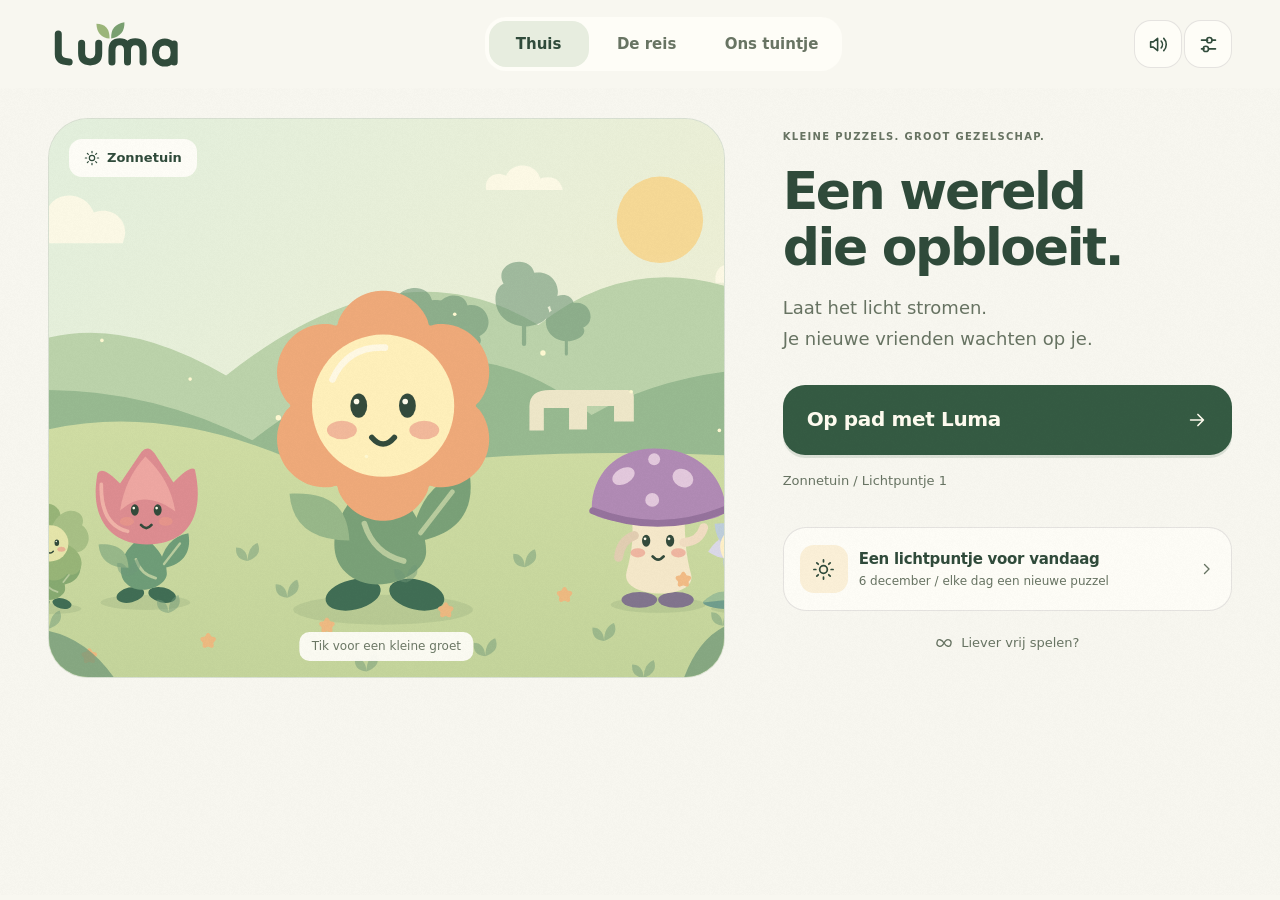
==== commit 45e13731: "Add files via upload" ====
--- a/index.html
+++ b/index.html
@@ -3,635 +3,34 @@
 <head>
 <meta charset="utf-8">
 <meta name="viewport" content="width=device-width, initial-scale=1, viewport-fit=cover">
-<meta name="theme-color" content="#F7F3EA">
-<meta name="description" content="Luma. Kleine draai. Groot gevoel. Een rustige lichtpuzzel met 72 levels, zes werelden, originele muziek en elke dag een nieuw lichtpuntje.">
+<meta name="theme-color" content="#F8F7F0">
+<meta name="app-version" content="4.1.0">
+<meta name="description" content="Zeven plantenvrienden, zes werelden en 72 lichtpuzzels. Laat jouw tuin opbloeien met Luma.">
 <meta name="apple-mobile-web-app-capable" content="yes">
 <meta name="mobile-web-app-capable" content="yes">
-<meta name="apple-mobile-web-app-status-bar-style" content="default">
+<meta name="apple-mobile-web-app-status-bar-style" content="black-translucent">
 <meta name="apple-mobile-web-app-title" content="Luma">
-<title>Luma - Kleine draai. Groot gevoel.</title>
-<link rel="manifest" href="./manifest.webmanifest"><link rel="icon" href="./icons/icon.svg" type="image/svg+xml"><link rel="apple-touch-icon" href="./icons/apple-touch-icon.png">
-<style>:root{--bg:#F7F3EA;--ink:#302D3B;--accent:#CC4833;--light:#F6C9AE;--board:#E7DDD0;--muted:#817888;--petal:#C0B2DC;--white:#FFFDF8;--line:rgba(48,45,59,.13);--curve:cubic-bezier(.22,.8,.25,1);font-family:-apple-system,BlinkMacSystemFont,"Segoe UI",sans-serif;color:var(--ink);background:var(--bg);font-synthesis:none;-webkit-font-smoothing:antialiased;text-rendering:optimizeLegibility}
-*{box-sizing:border-box}body{margin:0;min-width:300px;background:var(--bg);transition:background .5s,color .5s}button,input,select,textarea{font:inherit}button{color:inherit;cursor:pointer;-webkit-tap-highlight-color:transparent;touch-action:manipulation}button{border:0;background:none}button:disabled{cursor:default}button:focus-visible,a:focus-visible,input:focus-visible{outline:3px solid var(--accent);outline-offset:5px}button:active:not(:disabled){transform:scale(.97)}button{transition:transform .18s var(--curve),background .2s,opacity .2s}a{color:inherit}svg{display:block;flex-shrink:0}p,h1,h2,h3{margin:0}h1,h2,h3{font-weight:660;letter-spacing:-.055em}p{line-height:1.6}h1:focus{outline:none}[hidden]{display:none!important}.sr-only{position:absolute;width:1px;height:1px;padding:0;margin:-1px;overflow:hidden;clip:rect(0,0,0,0);white-space:nowrap;border:0}.grain{position:fixed;inset:0;opacity:.045;pointer-events:none;z-index:30;background-image:var(--grain);background-repeat:repeat}.shell{width:min(1120px,calc(100% - 64px));margin:auto}.topbar{height:104px;display:flex;align-items:center;justify-content:space-between;gap:20px}.logo-button{padding:0;min-height:48px}.logo{width:162px;height:42px}.top-center{font-size:10px;font-weight:650;letter-spacing:.18em;opacity:.7}.top-actions{display:flex;gap:8px;align-items:center}.icon-button{width:46px;height:46px;border:1px solid var(--line);border-radius:50%;display:flex;justify-content:center;align-items:center;background:transparent}.icon-button:hover{background:var(--board)}.icon-button svg{width:20px;height:20px}.sound-on .sound-wave{transform-origin:center;animation:music-bars 1s ease-in-out infinite alternate}.eyebrow{font-size:10px;letter-spacing:.18em;line-height:1.5;font-weight:750;text-transform:uppercase}.muted{color:var(--muted)}.hero{position:relative;display:grid;grid-template-columns:1.03fr 1fr;align-items:center;min-height:544px;background:#DFD7EC;border-radius:36px;overflow:hidden}.hero-copy{padding:50px 0 48px 52px;position:relative;z-index:2}.hero .eyebrow{display:flex;align-items:center;gap:9px;margin-bottom:28px}.tiny-dot{width:7px;height:7px;background:#CC4833;border-radius:50%;display:inline-block}.hero h1{font-size:clamp(48px,5.2vw,70px);line-height:1.025;letter-spacing:-.065em;margin-bottom:22px}.hero h1 span{color:#71617D}.hero p{font-size:16px;color:#665A6E;max-width:270px}.hero-art{align-self:stretch;display:flex;align-items:center;justify-content:center;overflow:hidden}.hero-art>svg{width:113%;max-width:590px;margin-left:-30px;overflow:visible}.primary{background:var(--ink);color:var(--bg);border-radius:18px;min-height:60px;padding:17px 23px;display:flex;align-items:center;justify-content:space-between;gap:25px;font-size:15px;font-weight:650;letter-spacing:-.01em}.primary:hover{filter:brightness(1.12)}.primary svg{width:20px;height:20px}.primary.accent{background:var(--accent);color:#FFF9F0}.hero-cta{width:280px;margin-top:32px;background:#302D3B;color:#FFF9F0}.under-cta{display:flex;gap:14px;align-items:center;margin-top:13px;font-size:11px;color:#665A6E}.under-cta span{display:flex;align-items:center;gap:5px}.under-cta svg{width:13px;height:13px}.home-secondary{display:grid;grid-template-columns:1.5fr 1fr;gap:16px;margin-top:18px}.feature-card{border:1px solid var(--line);border-radius:24px;display:flex;text-align:left;align-items:center;gap:20px;padding:22px 26px;min-height:118px}.feature-card:hover{background:rgba(255,255,255,.35)}.feature-card h2{font-size:22px;letter-spacing:-.04em;margin:4px 0}.feature-card p{font-size:12px;color:var(--muted)}.feature-card .card-icon{width:64px;height:64px;display:flex;align-items:center;justify-content:center;background:#F0DAB0;border-radius:50%;color:#956538}.feature-card .card-icon svg{width:42px;height:42px}.feature-card .card-arrow{margin-left:auto;width:20px;height:20px}.feature-card.zen .card-icon{background:#DDE6DA;color:#47705F}.quiet-footer{display:flex;align-items:center;justify-content:space-between;margin:20px 0 26px;font-size:11px;color:var(--muted)}.bottom-nav{display:none}.desktop-nav{display:flex;gap:28px;align-items:center;margin-left:auto;margin-right:40px}.desktop-nav button{font-size:13px;padding:13px 0;border-bottom:2px solid transparent}.desktop-nav button.active{border-color:var(--accent)}.orb-float{animation:float 6s ease-in-out infinite}.orb-float.alt{animation-delay:-3s;animation-duration:8s}.flower-spin{transform-origin:290px 207px;animation:flower-spin 75s linear infinite}.sparkle{animation:twinkle 4s ease-in-out infinite}.sparkle.alt{animation-delay:-2s}.face-eyes{transform-origin:center;transform-box:fill-box;animation:blink 7.5s infinite}.flow-line{stroke-dasharray:2 26;animation:flow 6s linear infinite}.view-enter{animation:view-in .4s var(--curve) both}
-/* Game: the puzzle, not the chrome, owns the screen. */
-.game-shell{max-width:1240px}.game-topbar{height:88px}.game-top-title{text-align:center}.game-top-title .eyebrow{font-size:9px}.game-top-title strong{display:block;font-size:14px;margin-top:4px;letter-spacing:-.01em;font-weight:600}.game-layout{display:grid;grid-template-columns:1fr minmax(320px,460px) 1fr;gap:40px;align-items:center;min-height:calc(100svh - 180px);padding-bottom:35px}.game-aside{align-self:center}.chapter-no{font-size:100px;font-weight:300;letter-spacing:-.08em;line-height:1;color:var(--petal);margin-bottom:28px}.game-aside h1{font-size:34px;line-height:1.04;max-width:210px;margin-bottom:18px}.game-aside p{max-width:190px;font-size:13px;color:var(--muted)}.game-aside .eyebrow{margin-bottom:14px}.world-progress{display:flex;gap:5px;margin-top:32px;flex-wrap:wrap;max-width:185px}.world-progress span{width:11px;height:11px;border-radius:50%;background:var(--board)}.world-progress span.done{background:var(--accent)}.world-progress span.current{outline:1px solid var(--accent);outline-offset:3px}.game-center{width:100%;min-width:0}.game-mobile-title{display:none}.game-status{display:flex;justify-content:space-between;align-items:center;margin:0 2px 17px}.game-status .count{font-size:22px;font-weight:600;font-variant-numeric:tabular-nums;letter-spacing:-.04em}.game-status .caption{font-size:10px;color:var(--muted);margin-left:5px}.bloom-status{display:flex;align-items:center;gap:8px;font-size:13px}.bloom-status svg{width:19px;height:19px;color:var(--accent)}.board-wrap{position:relative;isolation:isolate}.board{position:relative;display:grid;grid-template-columns:repeat(var(--n),1fr);width:100%;aspect-ratio:1;gap:0;border:10px solid var(--board);border-radius:27px;background:var(--board);overflow:hidden;isolation:isolate;transition:background .5s,border-color .5s}.board:after{content:"";position:absolute;inset:0;border-radius:17px;box-shadow:inset 0 0 0 1px rgba(48,45,59,.035);pointer-events:none}.tile,.empty-tile{position:relative;padding:0;aspect-ratio:1;min-width:0;isolation:isolate;border-radius:12px;outline-offset:-5px!important}.tile:before{content:"";position:absolute;inset:3px;border-radius:13px;background:var(--bg);opacity:.42;transition:background .4s,opacity .4s;z-index:-1}.tile:hover:before{opacity:.7}.tile.powered:before{background:var(--light);opacity:.38}.tile.locked:before{opacity:.16}.tile:active:not(:disabled){transform:none}.tile:active:before{opacity:.9}.tile svg.pipe{width:100%;height:100%;overflow:visible;transition:transform .32s var(--curve);transform-origin:center;position:absolute;inset:0}.pipe-line{fill:none;stroke:var(--muted);stroke-width:12;stroke-linecap:round;stroke-linejoin:round;opacity:.65;transition:stroke .35s,opacity .35s}.powered .pipe-line{stroke:var(--accent);opacity:1}.pipe-shimmer{fill:none;stroke:var(--light);stroke-width:3;stroke-linecap:round;stroke-dasharray:1 100;opacity:0;animation:flow 3.4s linear infinite}.powered .pipe-shimmer{opacity:.75}.tile .marker{position:absolute;inset:0;width:100%;height:100%;pointer-events:none;overflow:visible}.marker .bud-petals{fill:var(--muted);opacity:.7;transform-origin:50px 50px;transition:transform .65s var(--curve),fill .5s;transform:scale(.54)}.powered .marker .bud-petals{fill:var(--accent);opacity:1;transform:scale(1)}.marker .bud-center{fill:var(--board);stroke:var(--muted);stroke-width:3;transition:fill .3s}.powered .marker .bud-center{fill:var(--light);stroke:var(--accent)}.tile .lock-pin{position:absolute;bottom:8px;right:8px;width:7px;height:7px;fill:var(--ink);opacity:.35}.tile .hint-ring{position:absolute;inset:4px;border:2px solid var(--accent);border-radius:12px;opacity:0;pointer-events:none}.tile.hint .hint-ring{opacity:1;animation:hint-pulse 1.4s ease-in-out infinite}.hint-arrow{position:absolute;width:24px;height:24px;right:4px;top:4px;color:var(--accent);background:var(--bg);border-radius:50%;padding:3px;display:none}.tile.hint .hint-arrow{display:block}.empty-tile{display:flex;justify-content:center;align-items:center;color:var(--muted);opacity:.24}.empty-tile svg{width:17px;height:17px}.board.won{animation:board-bloom .8s var(--curve)}.board.won .pipe-shimmer{opacity:1;stroke-dasharray:6 30;animation-duration:1.2s}.board-caption{display:flex;align-items:center;justify-content:center;gap:6px;text-align:center;font-size:11px;color:var(--muted);margin-top:14px;min-height:18px}.board-caption svg{width:13px;height:13px}.game-instruction{font-size:14px;text-align:center;line-height:1.5;min-height:42px;margin:20px 0 16px}.game-instruction strong{font-weight:650}.game-tools{display:flex;justify-content:center;gap:12px}.tool{display:flex;align-items:center;justify-content:center;gap:8px;min-height:48px;border:1px solid var(--line);border-radius:15px;padding:12px 16px;font-size:12px;min-width:76px}.tool:hover{background:var(--board)}.tool:disabled{opacity:.35}.tool svg{width:18px;height:18px}.tool.hint-tool{background:var(--ink);color:var(--bg);border-color:transparent}.game-right{padding-left:20px;align-self:center}.mini-scene{width:165px;max-width:100%;margin-bottom:32px}.game-right .eyebrow{font-size:9px;margin-bottom:12px}.game-right p{font-size:12px;max-width:150px;color:var(--muted)}.game-right .small-link{padding:12px 0;font-size:12px;text-decoration:underline;text-underline-offset:4px}.game-footer{display:flex;align-items:center;justify-content:center;gap:8px;font-size:10px;color:var(--muted);padding-bottom:24px}.game-footer svg{width:12px;height:12px}
-/* Worlds and collected light. */
-.section-heading{display:flex;align-items:flex-end;justify-content:space-between;gap:20px;margin:20px 0 32px}.section-heading h1{font-size:52px;line-height:1.05;margin-top:10px}.section-heading p{color:var(--muted);font-size:13px;max-width:270px;text-align:right}.world-tabs{display:grid;grid-template-columns:repeat(6,1fr);gap:12px;margin-bottom:24px}.world-tab{padding:16px 10px;border:1px solid var(--line);border-radius:20px;text-align:center;min-width:0}.world-tab.active{background:var(--ink);color:var(--bg);border-color:var(--ink)}.world-tab svg{width:48px;height:48px;margin:0 auto 10px}.world-tab span{font-size:11px;white-space:nowrap}.world-panel{background:var(--board);border-radius:30px;padding:32px;display:grid;grid-template-columns:1fr 1.7fr;gap:48px;margin-bottom:28px}.world-panel-copy h2{font-size:36px;margin:12px 0;line-height:1.08}.world-panel-copy p{font-size:13px;color:var(--muted)}.world-panel-copy .world-scene{max-width:215px;margin-top:24px}.level-grid{display:grid;grid-template-columns:repeat(4,1fr);gap:12px;align-content:center}.level-button{background:var(--bg);border-radius:18px;aspect-ratio:1.1;display:flex;align-items:center;justify-content:center;flex-direction:column;gap:10px;position:relative}.level-button:hover{background:var(--light)}.level-button>strong{font-size:26px;letter-spacing:-.05em;font-weight:500}.level-button.recommended{outline:2px solid var(--accent);outline-offset:-2px}.level-button .level-current-dot{position:absolute;top:10px;right:10px;width:6px;height:6px;border-radius:50%;background:var(--accent)}.light-dots{display:flex;gap:4px;align-items:center}.light-dots svg{width:9px;height:9px;color:var(--accent)}.light-dots .off{opacity:.17}.world-note{font-size:12px;color:var(--muted);display:flex;gap:8px;align-items:center;margin-bottom:26px}.world-note svg{width:15px;height:15px}.garden-summary{display:flex;gap:44px;align-items:center;background:var(--board);padding:26px 30px;border-radius:24px;margin-bottom:26px}.garden-stat strong{display:block;font-size:34px;letter-spacing:-.05em;font-weight:500}.garden-stat small{font-size:11px;color:var(--muted);display:block;margin-top:5px}.garden-cards{display:grid;grid-template-columns:repeat(3,1fr);gap:18px;margin-bottom:30px}.garden-card{text-align:left;border:1px solid var(--line);border-radius:26px;overflow:hidden;padding:0}.garden-card .garden-art{height:200px;background:var(--card-bg);display:flex;align-items:center;justify-content:center}.garden-card .garden-art svg{height:100%;width:100%;max-width:300px}.garden-card .garden-info{display:flex;justify-content:space-between;align-items:center;padding:19px}.garden-info h2{font-size:18px}.garden-info span{font-size:11px;color:var(--muted)}.garden-empty{font-size:13px;text-align:center;padding:6px 0 28px;color:var(--muted)}
-/* Accessible native sheets. */
-dialog{color:var(--ink);background:var(--bg);border:1px solid var(--line);border-radius:28px;padding:30px;width:min(440px,calc(100% - 32px));max-height:85svh;overflow:auto;box-shadow:0 25px 100px rgba(25,25,35,.13)}dialog::backdrop{background:rgba(32,29,44,.34);backdrop-filter:blur(5px)}dialog[open]{animation:sheet-in .3s var(--curve)}.dialog-header{display:flex;justify-content:space-between;align-items:center;margin-bottom:22px}.dialog-header h2{font-size:29px}.dialog-header .icon-button{width:40px;height:40px}.setting-row{display:flex;align-items:center;justify-content:space-between;gap:18px;padding:18px 0;border-top:1px solid var(--line)}.setting-row strong{font-size:14px;font-weight:600;display:block}.setting-row small{color:var(--muted);font-size:11px;line-height:1.6;display:block;margin-top:4px}.switch{width:49px;height:30px;border-radius:20px;background:var(--board);position:relative;flex-shrink:0;min-height:44px;background-clip:content-box;padding:7px 0}.switch:before{content:"";position:absolute;left:4px;top:11px;width:22px;height:22px;border-radius:50%;background:var(--bg);transition:transform .2s}.switch[aria-checked=true]{background-color:var(--accent)}.switch[aria-checked=true]:before{transform:translateX(19px);background:#FFF8EB}.dialog-footer{font-size:11px;color:var(--muted);line-height:1.7;margin-top:18px}.dialog-footer button{text-decoration:underline;padding:10px 0;text-underline-offset:3px}.win-dialog{text-align:center;padding:34px 30px}.win-dialog .win-flower{width:130px;height:130px;margin:0 auto 18px}.win-dialog .eyebrow{margin-bottom:10px}.win-dialog h2{font-size:40px;line-height:1.08;margin-bottom:12px}.win-dialog .win-copy{font-size:13px;color:var(--muted);margin:0 auto 22px;max-width:270px}.win-dialog .light-dots{justify-content:center;gap:10px;margin:18px 0}.win-dialog .light-dots svg{width:25px;height:25px}.win-stats{display:flex;justify-content:center;gap:28px;padding:18px 0 24px;border-top:1px solid var(--line)}.win-stats strong{font-size:24px;letter-spacing:-.04em;font-weight:600}.win-stats small{display:block;font-size:10px;color:var(--muted);margin-top:4px}.win-dialog .primary{width:100%;margin-bottom:10px}.win-secondary{display:flex;justify-content:center;gap:10px}.win-secondary button{min-height:44px;padding:12px;font-size:12px;color:var(--muted);display:flex;align-items:center;gap:6px}.win-secondary svg{width:15px;height:15px}.help-step{display:grid;grid-template-columns:48px 1fr;gap:16px;align-items:center;margin:22px 0}.help-step svg{width:44px;height:44px;color:var(--accent)}.help-step h3{font-size:17px;letter-spacing:-.02em;margin-bottom:5px}.help-step p,.about-copy p{font-size:12px;color:var(--muted);line-height:1.65}.about-copy p+p{margin-top:14px}.help-keyboard{font-size:11px;color:var(--muted);border-top:1px solid var(--line);padding-top:16px;line-height:1.7}.zen-sizes{display:grid;grid-template-columns:repeat(4,1fr);gap:10px;margin:24px 0}.zen-sizes button{height:72px;border:1px solid var(--line);border-radius:15px;font-size:18px}.zen-sizes button.active{background:var(--ink);color:var(--bg)}.zen-copy{font-size:13px;color:var(--muted)}.share-field{display:block;width:100%;min-height:100px;background:var(--board);color:var(--ink);border:0;padding:18px;border-radius:14px;resize:vertical;margin:20px 0;font-size:13px}.toast{position:fixed;bottom:calc(28px + env(safe-area-inset-bottom));left:50%;transform:translate(-50%,20px);background:var(--ink);color:var(--bg);padding:14px 22px;border-radius:15px;font-size:12px;text-align:center;z-index:110;max-width:calc(100vw - 34px);width:max-content;opacity:0;transition:transform .25s,opacity .25s;pointer-events:none}.toast.show{opacity:1;transform:translate(-50%,0)}.confetti{position:fixed;inset:0;width:100%;height:100%;pointer-events:none;z-index:100}.danger-link{font-size:11px;color:var(--muted);padding:16px 0}.confirm-actions{display:flex;gap:10px;margin-top:24px}.confirm-actions>*{flex:1;justify-content:center}.contrast{--muted:#62566A}.contrast .pipe-line{opacity:1;stroke-width:13}.contrast .tile.powered:before{opacity:.85}.contrast .pipe-shimmer{stroke-width:5;stroke-dasharray:5 15;animation:none}.contrast .muted,.contrast .caption,.contrast .board-caption,.contrast .game-aside p,.contrast .game-right p{color:var(--ink)}
-@keyframes view-in{from{opacity:0}to{opacity:1}}@keyframes sheet-in{from{opacity:0;transform:translateY(18px) scale(.98)}to{opacity:1;transform:translateY(0) scale(1)}}@keyframes float{0%,100%{transform:translateY(0)}50%{transform:translateY(-9px)}}@keyframes flower-spin{to{transform:rotate(360deg)}}@keyframes twinkle{0%,100%{opacity:.5;transform:scale(.95)}50%{opacity:1;transform:scale(1.05)}}@keyframes blink{0%,43%,47%,100%{transform:scaleY(1)}45%{transform:scaleY(.12)}}@keyframes flow{to{stroke-dashoffset:-200}}@keyframes hint-pulse{0%,100%{opacity:.4}50%{opacity:1}}@keyframes board-bloom{0%{transform:scale(1)}35%{transform:scale(1.018)}100%{transform:scale(1)}}@keyframes music-bars{to{opacity:.45}}.reduce-motion *, .reduce-motion *:before,.reduce-motion *:after{animation:none!important;transition:none!important;scroll-behavior:auto!important}
-@media(prefers-reduced-motion:reduce){*,*:before,*:after{animation:none!important;transition:none!important;scroll-behavior:auto!important}}
-@media(min-width:1440px){.shell{width:min(1180px,calc(100% - 100px))}.hero{min-height:594px}.hero-copy{padding-left:64px}.hero h1{font-size:78px}.hero-art>svg{max-width:650px}.game-shell{width:min(1280px,calc(100% - 80px))}.game-layout{grid-template-columns:1fr 500px 1fr;gap:60px}}
-@media(max-width:1000px) and (min-width:701px){.hero h1{font-size:55px}.hero-copy{padding-left:30px}.hero-art>svg{width:128%;margin-left:0}.top-center{display:none}.game-layout{grid-template-columns:1fr minmax(320px,430px);gap:35px}.game-right{display:none}.game-aside h1{font-size:30px}.world-tab span{font-size:9px}.world-panel{gap:25px;padding:25px}.level-grid{gap:8px}.garden-cards{grid-template-columns:repeat(2,1fr)}}
-@media(max-width:700px){.shell{width:calc(100% - 32px)}.topbar{height:78px;gap:8px;padding-top:env(safe-area-inset-top)}.logo{width:132px;height:36px}.top-center,.desktop-nav{display:none}.icon-button{width:42px;height:42px}.top-actions{gap:7px}.hero{display:flex;flex-direction:column;min-height:0;border-radius:27px;overflow:hidden;position:relative}.hero-copy{padding:27px 26px 0;width:100%;display:contents}.hero .eyebrow{margin:26px 26px 17px;align-self:flex-start;font-size:8px;gap:7px}.tiny-dot{width:6px;height:6px}.hero h1{font-size:46px;line-height:1.04;letter-spacing:-.064em;align-self:flex-start;margin:0 26px 13px}.hero p{font-size:13px;line-height:1.55;margin:0 26px;max-width:245px;align-self:flex-start}.hero-art{height:236px;order:3;align-self:stretch;overflow:visible;position:relative;margin-top:-3px}.hero-art>svg{height:300px;width:auto;max-width:none;margin:0;position:absolute;left:50%;top:50%;transform:translate(-50%,-50%)}.hero-cta{width:calc(100% - 44px);min-height:57px;padding:16px 20px;border-radius:16px;margin:0 22px;order:4;font-size:14px;z-index:2}.under-cta{order:5;margin:13px 0 19px;justify-content:center;width:100%;font-size:9px;gap:12px;z-index:2}.under-cta svg{width:11px;height:11px}.home-secondary{gap:10px;margin-top:12px;grid-template-columns:1.5fr 1fr}.feature-card{border-radius:20px;min-height:99px;padding:17px 15px;gap:12px}.feature-card .card-icon{width:36px;height:36px;min-width:36px}.feature-card .card-icon svg{width:26px;height:26px}.feature-card h2{font-size:16px;line-height:1.15;margin:5px 0}.feature-card p{font-size:9px;line-height:1.4}.feature-card .eyebrow{font-size:7px;letter-spacing:.11em}.feature-card .card-arrow{display:none}.feature-card.zen{gap:10px}.feature-card.zen .card-icon{display:none}.quiet-footer{margin:16px 0 95px;font-size:9px;justify-content:center}.quiet-footer span:last-child{display:none}.bottom-nav{position:fixed;left:0;right:0;bottom:0;z-index:40;display:flex;justify-content:space-evenly;background:var(--bg);border-top:1px solid var(--line);padding:7px 20px calc(9px + env(safe-area-inset-bottom));gap:10px}.bottom-nav button{min-height:47px;display:flex;flex-direction:column;align-items:center;justify-content:center;gap:5px;font-size:9px;color:var(--muted);width:86px;border-radius:14px}.bottom-nav button.active{color:var(--ink);background:var(--board)}.bottom-nav button svg{width:20px;height:20px}.game-shell{width:calc(100% - 28px)}.game-topbar{height:76px}.game-top-title .eyebrow{font-size:8px}.game-top-title strong{font-size:12px}.game-topbar .top-actions{gap:6px}.game-topbar .icon-button{width:42px;height:42px}.game-layout{display:block;min-height:0;padding-bottom:0}.game-aside,.game-right{display:none}.game-center{max-width:460px;margin:auto}.game-mobile-title{display:block;text-align:center;margin:15px 0 27px}.game-mobile-title h1{font-size:33px;line-height:1.1}.game-mobile-title p{font-size:12px;color:var(--muted);margin-top:8px}.game-status{margin:0 4px 13px}.game-status .count{font-size:20px}.game-status .caption{font-size:9px}.bloom-status{font-size:12px}.board{border-width:8px;border-radius:24px}.tile:before{inset:2px;border-radius:11px}.tile .lock-pin{right:6px;bottom:6px;width:5px;height:5px}.pipe-line{stroke-width:12}.game-instruction{font-size:13px;max-width:300px;margin:22px auto 17px;min-height:38px}.game-tools{gap:10px}.tool{padding:12px 14px;min-height:48px;font-size:11px}.board-caption{margin-top:12px;font-size:10px}.game-footer{margin-top:27px;padding-bottom:calc(22px + env(safe-area-inset-bottom));font-size:9px}.section-heading{display:block;margin:18px 5px 25px}.section-heading h1{font-size:39px;margin-top:8px}.section-heading p{text-align:left;max-width:100%;font-size:12px;margin-top:12px}.world-tabs{display:flex;gap:9px;overflow-x:auto;margin:0 -16px 18px;padding:0 16px 8px;scroll-snap-type:x mandatory;scrollbar-width:none}.world-tabs::-webkit-scrollbar{display:none}.world-tab{min-width:102px;padding:14px 10px;border-radius:18px;scroll-snap-align:center}.world-tab svg{width:38px;height:38px}.world-tab span{font-size:9px}.world-panel{padding:22px;display:block;border-radius:26px;margin-bottom:20px}.world-panel-copy .world-scene{display:none}.world-panel-copy h2{font-size:28px;margin:8px 0}.world-panel-copy p{font-size:11px}.world-panel-copy .eyebrow{font-size:8px}.level-grid{gap:9px;margin-top:23px;grid-template-columns:repeat(3,1fr)}.level-button{border-radius:14px;aspect-ratio:1.16;gap:7px}.level-button>strong{font-size:23px}.world-note{font-size:10px;line-height:1.6;align-items:flex-start;margin:0 6px 100px}.world-note svg{flex-shrink:0;margin-top:2px}.garden-summary{padding:20px;gap:25px;justify-content:space-between}.garden-stat strong{font-size:26px}.garden-stat small{font-size:9px}.garden-cards{grid-template-columns:repeat(2,1fr);gap:10px;margin-bottom:18px}.garden-card{border-radius:21px}.garden-card .garden-art{height:156px}.garden-card .garden-info{display:block;padding:13px}.garden-info h2{font-size:15px;margin-bottom:5px}.garden-info span{font-size:10px}.garden-empty{font-size:11px;margin-bottom:80px;padding:3px 12px 25px}.toast{bottom:calc(85px + env(safe-area-inset-bottom))}.playing .toast{bottom:calc(24px + env(safe-area-inset-bottom))}dialog{padding:25px;border-radius:25px;max-height:88svh}.win-dialog{padding:28px 25px}.win-dialog h2{font-size:35px}.win-dialog .win-flower{width:110px;height:110px}.setting-row{padding:16px 0}}
-@media(max-width:370px){.hero h1{font-size:40px}.hero .eyebrow{font-size:7px}.hero-art{height:207px}.hero-art>svg{height:271px}.hero p{font-size:12px}.feature-card{padding:14px 12px;gap:9px}.feature-card h2{font-size:14px}.feature-card .card-icon{display:none}.game-mobile-title h1{font-size:29px}.game-mobile-title{margin:10px 0 20px}.game-top-title .eyebrow{font-size:7px}.game-topbar .icon-button{width:40px;height:40px}.game-topbar .top-actions{gap:4px}.tool{min-width:70px;padding:12px 10px}.board{border-width:5px;border-radius:20px}.game-status{margin-bottom:10px}.tile:before{inset:1px}.game-instruction{margin:15px auto}.game-footer{margin-top:18px}}
-@media(max-height:710px) and (max-width:700px){.game-topbar{height:64px}.game-mobile-title{margin:2px 0 13px}.game-mobile-title h1{font-size:27px}.game-mobile-title p{display:none}.game-center{max-width:min(100%,calc(100svh - 235px))}.game-status{margin-bottom:9px}.game-instruction{margin:12px auto 10px;min-height:31px;font-size:12px;max-width:300px}.game-tools{gap:7px}.tool{font-size:10px;min-height:44px;padding:9px 12px;gap:6px}.tool svg{width:16px;height:16px}.game-footer{margin-top:16px;padding-bottom:15px}.board-caption{margin-top:9px;font-size:9px}.game-center.large-board{max-width:100%}.game-center.large-board .board{max-width:100%;margin:auto}}
-@media(max-height:500px) and (orientation:landscape){.game-shell{max-width:100%;width:calc(100% - 32px)}.game-topbar{height:58px}.game-layout{display:block;min-height:0}.game-center{max-width:350px}.game-aside,.game-right,.game-mobile-title{display:none}.game-footer{margin-top:15px}}
-
-.marker .bud-petals{color:var(--muted)}.powered .marker .bud-petals{color:var(--accent)}
-@media(max-width:700px){.icon-button,.game-topbar .icon-button{min-width:44px;min-height:44px}}
-
-/* Final optical refinements. */
-.pipe-line{opacity:.95}
-.grain{opacity:.025}
-@media(max-width:700px){.hero-art{height:220px}.feature-card .card-icon{display:none}.feature-card{display:block;min-height:103px}.feature-card h2{font-size:15px}.feature-card .eyebrow{font-size:7px;letter-spacing:.08em}.feature-card p{font-size:9px}.home-secondary{grid-template-columns:1.4fr 1fr}.hero h1{margin-bottom:12px}.under-cta{margin-bottom:18px}}
-@media(max-width:370px){.hero-art{height:193px}.feature-card h2{font-size:14px}.feature-card{padding:14px 12px}}
-
-/* Keep text clear of the artwork; fixed navigation must stay viewport-bound. */
-@media(max-width:700px){.hero-art{height:226px;margin-top:8px}.hero-art>svg{height:258px}}
-@media(max-width:370px){.hero-art{height:199px}.hero-art>svg{height:235px}}
-
-:root{--grain:url('[data-uri]')}</style>
+<meta name="format-detection" content="telephone=no">
+<title>Luma - Kleine puzzels. Een wereld die opbloeit.</title>
+<link rel="manifest" href="./manifest.webmanifest">
+<link rel="icon" href="./icons/icon.svg?v=4.1.0" type="image/svg+xml">
+<link rel="apple-touch-icon" sizes="180x180" href="./icons/apple-touch-icon.png?v=4.1.0">
+<style>html,body{margin:0;background:#F8F7F0;color:#304B3B;font-family:system-ui,sans-serif}.boot{min-height:100svh;display:grid;place-content:center;gap:12px;text-align:center}.boot h1{font-size:42px;margin:0}.boot p{margin:0}</style>
+<script>try{if(navigator.standalone||matchMedia('(display-mode: standalone)').matches)document.documentElement.classList.add('standalone');}catch(e){}</script>
+<link rel="stylesheet" href="./assets/app.css?v=4.1.0">
+<script defer src="./assets/worlds.js?v=4.1.0"></script>
+<script defer src="./assets/app.js?v=4.1.0"></script>
 </head>
 <body>
+<div class="chrome-edge top" aria-hidden="true"></div>
+<div class="chrome-edge bottom" aria-hidden="true"></div>
 <div class="grain" aria-hidden="true"></div>
-<main id="app"><div style="padding:48px;font-family:system-ui"><h1>Luma</h1><p>Je lichtpuntje wordt klaargezet.</p></div></main>
+<main id="app"><div class="boot"><h1>Luma</h1><p>Luma maakt het gezellig.</p><a id="boot-help" href="./controle.html" hidden>Het laden duurt lang? Controleer de bestanden.</a></div></main>
 <div id="modals"></div>
 <div id="live" class="sr-only" role="status" aria-live="polite" aria-atomic="true"></div>
 <div id="toast" class="toast" role="status" aria-live="polite"></div>
 <canvas id="confetti" class="confetti" width="0" height="0" aria-hidden="true"></canvas>
 <noscript><div style="padding:32px">Luma heeft JavaScript nodig om de puzzels te laten werken. Schakel JavaScript in en laad deze pagina opnieuw.</div></noscript>
-<script>/* LUMA - deterministic, dependency-free puzzle engine. Directions: N E S W. */
-(function (root) {
-  'use strict';
-  const DIRS = [{ bit: 1, opp: 4, dx: 0, dy: -1 }, { bit: 2, opp: 8, dx: 1, dy: 0 }, { bit: 4, opp: 1, dx: 0, dy: 1 }, { bit: 8, opp: 2, dx: -1, dy: 0 }];
-  const WORLDS = [
-    { name: 'Ochtendgloren', line: 'Alles begint met een kleine vonk.', label: 'HET BEGIN', color: '#CC4833', light: '#F6C9AE', board: '#E7DDD0', bg: '#F7F3EA', ink: '#302D3B', muted: '#756C7D', petal: '#C0B2DC', key: 60, bpm: 78 },
-    { name: 'Zachte golven', line: 'Vind je eigen ritme.', label: 'VASTE PUNTEN', color: '#21746B', light: '#ABD1C4', board: '#CEDFDC', bg: '#F0F5EF', ink: '#203F43', muted: '#526C71', petal: '#A3C0E5', key: 62, bpm: 76 },
-    { name: 'Bloementuin', line: 'Geef iets kleins de ruimte.', label: 'MEER VERTAKKINGEN', color: '#9A456C', light: '#E9BDCD', board: '#E9D6DE', bg: '#FAF1EE', ink: '#4A2D48', muted: '#7E5F72', petal: '#E7B85B', key: 65, bpm: 82 },
-    { name: 'Avondrood', line: 'Soms ligt de weg ergens anders.', label: 'LICHTPOORTEN', color: '#AD4E2F', light: '#F1C38C', board: '#EAD8C4', bg: '#FBF0DF', ink: '#4B352D', muted: '#886757', petal: '#CC9CB8', key: 57, bpm: 74 },
-    { name: 'Maanlicht', line: 'Ook omwegen kunnen mooi zijn.', label: 'CIRKELS', color: '#BDB0F2', light: '#DDD5FC', board: '#36364C', bg: '#232536', ink: '#F1ECDF', muted: '#AAA1BC', petal: '#D9AF79', key: 59, bpm: 70 },
-    { name: 'Noorderlicht', line: 'Laat alle stukjes samenkomen.', label: 'HET GROTE GEHEEL', color: '#236F62', light: '#B5D8BB', board: '#D3E1D3', bg: '#F0F3E4', ink: '#2C4038', muted: '#617468', petal: '#BBA5DD', key: 64, bpm: 86 }
-  ];
-  function rng(seed) { let a = seed >>> 0; return () => { a += 0x6D2B79F5; let t = a; t = Math.imul(t ^ t >>> 15, t | 1); t ^= t + Math.imul(t ^ t >>> 7, t | 61); return ((t ^ t >>> 14) >>> 0) / 4294967296; }; }
-  function rotate(mask, turns = 1) { const q = ((turns % 4) + 4) % 4; return q === 0 ? mask : ((mask << q) | (mask >> (4 - q))) & 15; }
-  function degree(mask) { return DIRS.reduce((s, d) => s + ((mask & d.bit) ? 1 : 0), 0); }
-  function neighbour(i, d, n) { const x = i % n + d.dx, y = Math.floor(i / n) + d.dy; return x < 0 || x >= n || y < 0 || y >= n ? -1 : y * n + x; }
-  function shuffle(a, random) { for (let i = a.length - 1; i > 0; i--) { const j = Math.floor(random() * (i + 1)); [a[i], a[j]] = [a[j], a[i]]; } return a; }
-  function distanceToSolution(mask, turns) { for (let k = 0; k < 4; k++) if (rotate(mask, turns + k) === mask) return k; return 0; }
-  function evaluate(level, turns) {
-    const masks = level.solution.map((m, i) => rotate(m, turns[i] || 0));
-    const lit = new Set([level.source]), queue = [level.source];
-    while (queue.length) {
-      const i = queue.shift();
-      for (const d of DIRS) {
-        if (!(masks[i] & d.bit)) continue;
-        const j = neighbour(i, d, level.n);
-        if (j >= 0 && (masks[j] & d.opp) && !lit.has(j)) { lit.add(j); queue.push(j); }
-      }
-      if (level.portals.includes(i)) {
-        const j = level.portals.find(p => p !== i);
-        if (j !== undefined && !lit.has(j)) { lit.add(j); queue.push(j); }
-      }
-    }
-    let leaks = 0;
-    masks.forEach((m, i) => { for (const d of DIRS) if (m & d.bit) { const j = neighbour(i, d, level.n); if (j < 0 || !(masks[j] & d.opp)) leaks++; } });
-    const active = level.solution.filter(Boolean).length;
-    const flowers = level.flowers.filter(i => lit.has(i)).length;
-    return { lit, masks, leaks, active, flowers, won: lit.size === active && leaks === 0 };
-  }
-  function buildTutorial(index) {
-    const n = 3, paths = index === 0 ? [[3,4],[4,5]] : index === 1 ? [[6,3],[3,4],[4,1],[1,2]] : [[6,3],[3,0],[0,1],[1,4],[4,5],[5,2]];
-    const solution = Array(9).fill(0);
-    for (const [a,b] of paths) { const d = DIRS.find(d => neighbour(a,d,n) === b); solution[a] |= d.bit; solution[b] |= d.opp; }
-    const source = index === 0 ? 3 : 6, end = index === 0 ? 5 : 2;
-    const initial = Array(9).fill(0), locked = [source,end];
-    if (index === 0) initial[4] = 1;
-    if (index === 1) { initial[3] = 3; initial[4] = 3; }
-    if (index === 2) { initial[0] = 3; initial[1] = 2; initial[4] = 3; }
-    return finalize({ id: index, n, solution, initial, locked, source, flowers: [end], portals: [], world: 0, seed: index + 1 });
-  }
-  function finalize(level) {
-    level.par = level.initial.reduce((s, q, i) => s + distanceToSolution(level.solution[i], q), 0);
-    level.active = level.solution.filter(Boolean).length;
-    return level;
-  }
-  function generate(id, opts = {}) {
-    if (!Number.isInteger(id) || id < 0 || id > 71) throw new RangeError('Level must be between 0 and 71.');
-    if (id < 3 && !opts.seed) return buildTutorial(id);
-    const world = opts.world !== undefined ? Math.max(0, Math.min(5, opts.world)) : Math.floor(id / 12);
-    const local = id % 12;
-    const n = opts.n || (world === 0 ? 3 : world === 1 ? 4 : world === 2 ? (local < 6 ? 4 : 5) : world < 5 ? 5 : 6);
-    if (!Number.isInteger(n) || n < 3 || n > 6) throw new RangeError('Board must be between 3 and 6.');
-    const seed = (opts.seed || (73961 + id * 48271)) >>> 0, random = rng(seed);
-    const solution = Array(n*n).fill(0), visited = new Set();
-    const source = (n - 1) * n, stack = [source]; visited.add(source);
-    // A randomized depth-first spanning tree guarantees a known solution.
-    while (stack.length) {
-      const a = stack[stack.length - 1];
-      const choices = DIRS.map(d => [neighbour(a,d,n),d]).filter(([b]) => b >= 0 && !visited.has(b));
-      if (!choices.length) { stack.pop(); continue; }
-      const [b,d] = choices[Math.floor(random() * choices.length)];
-      solution[a] |= d.bit; solution[b] |= d.opp; visited.add(b); stack.push(b);
-    }
-    const portals = [], locked = [source];
-    if (world === 3 || world === 5) {
-      // Split the tree into two connected regions; a paired light gate rejoins them.
-      const candidates = [];
-      solution.forEach((m,a) => DIRS.forEach(d => { const b = neighbour(a,d,n); if (b > a && (m & d.bit) && degree(m) > 1 && degree(solution[b]) > 1) candidates.push([a,b,d]); }));
-      shuffle(candidates,random);
-      for (const [a,b,d] of candidates) {
-        solution[a] ^= d.bit; solution[b] ^= d.opp;
-        const region = new Set([source]), q = [source];
-        while (q.length) { const c = q.pop(); DIRS.forEach(t => { const k = neighbour(c,t,n); if (solution[c] & t.bit && k >= 0 && !region.has(k)) { region.add(k); q.push(k); } }); }
-        const other = [...Array(n*n).keys()].filter(i => !region.has(i));
-        if (region.size >= 3 && other.length >= 3) {
-          const one = [...region].filter(i => i !== source).sort((i,j) => degree(solution[j])-degree(solution[i]));
-          other.sort((i,j) => degree(solution[j])-degree(solution[i]));
-          portals.push(one[0],other[0]); locked.push(...portals); break;
-        }
-        solution[a] |= d.bit; solution[b] |= d.opp;
-      }
-    }
-    if (world === 4 || (world === 5 && local >= 6)) {
-      const candidates = [];
-      solution.forEach((m,a) => DIRS.forEach(d => { const b = neighbour(a,d,n); if (b > a && !(m & d.bit) && degree(m) > 1 && degree(solution[b]) > 1 && !portals.includes(a) && !portals.includes(b)) candidates.push([a,b,d]); }));
-      // Additional loops create alternate routes in the later worlds.
-      for (const [a,b,d] of shuffle(candidates,random).slice(0,world === 4 ? 1 + (local > 5 ? 1 : 0) : 1)) { solution[a] |= d.bit; solution[b] |= d.opp; }
-    }
-    if (world >= 1) {
-      const anchors = shuffle([...Array(n*n).keys()].filter(i => !locked.includes(i) && degree(solution[i]) > 1),random);
-      locked.push(...anchors.slice(0,world === 1 ? 2 : 1));
-    }
-    const initial = Array(n*n).fill(0);
-    const free = shuffle([...Array(n*n).keys()].filter(i => !locked.includes(i) && degree(solution[i]) < 4),random);
-    const count = opts.seed ? free.length : world === 0 ? Math.min(free.length,2 + Math.floor(local * 0.65)) : Math.ceil(free.length * (0.55 + local * 0.035));
-    free.slice(0,count).forEach(i => { initial[i] = 1 + Math.floor(random() * 3); if (rotate(solution[i],initial[i]) === solution[i]) initial[i] = 1; });
-    const flowers = solution.map((m,i) => degree(m) === 1 && i !== source && !portals.includes(i) ? i : -1).filter(i => i >= 0);
-    const level = finalize({ id, n, solution, initial, source, locked, portals, flowers, world, seed });
-    if (evaluate(level,initial).won) { initial[free[0]] = 1; finalize(level); }
-    return level;
-  }
-  function dateKey(date = new Date()) { return `${date.getFullYear()}-${String(date.getMonth()+1).padStart(2,'0')}-${String(date.getDate()).padStart(2,'0')}`; }
-  function daily(date = dateKey()) {
-    if (!/^\d{4}-\d{2}-\d{2}$/.test(date)) throw new TypeError('Invalid daily date.');
-    const d = new Date(`${date}T12:00:00`);
-    if (!Number.isFinite(d.getTime()) || dateKey(d) !== date) throw new TypeError('Invalid daily date.');
-    const seed = Number(date.replace(/-/g,''));
-    const world = seed % 6;
-    return generate(world * 12 + 5, { seed, n: 5, world });
-  }
-  function grade(moves,hints,par) { return hints > 0 ? 1 : moves <= par ? 3 : 2; }
-  const engine = { DIRS, WORLDS, rng, rotate, degree, neighbour, distanceToSolution, evaluate, generate, daily, dateKey, grade };
-  root.LumaEngine = engine;
-  if (typeof module !== 'undefined' && module.exports) module.exports = engine;
-})(typeof window !== 'undefined' ? window : globalThis);
-
-/* Original procedural score. No samples, downloads, or external services. */
-class LumaAudio {
-  constructor(getSettings) { this.getSettings = getSettings; this.ctx = null; this.theme = 0; this.step = 0; this.next = 0; this.timer = null; this.energy = 0; this.available = true; }
-  async unlock() {
-    try {
-      if (!this.ctx) {
-        const Audio = window.AudioContext || window.webkitAudioContext;
-        if (!Audio) { this.available = false; return; }
-        this.ctx = new Audio();
-        this.master = this.ctx.createGain(); this.master.gain.value = 0.7;
-        const limiter = this.ctx.createDynamicsCompressor(); limiter.threshold.value = -12; limiter.knee.value = 18; limiter.ratio.value = 5;
-        this.master.connect(limiter); limiter.connect(this.ctx.destination);
-        this.music = this.ctx.createGain(); this.fx = this.ctx.createGain(); this.music.connect(this.master); this.fx.connect(this.master);
-        const delay = this.ctx.createDelay(1); delay.delayTime.value = 0.32;
-        const feedback = this.ctx.createGain(); feedback.gain.value = 0.22;
-        const wet = this.ctx.createGain(); wet.gain.value = 0.14;
-        this.music.connect(delay); delay.connect(feedback); feedback.connect(delay); delay.connect(wet); wet.connect(this.master);
-        this.next = this.ctx.currentTime + 0.1;
-        this.timer = setInterval(() => this.schedule(), 100);
-      }
-      if (this.ctx.state !== 'running') await this.ctx.resume();
-      this.sync();
-    } catch (_) { this.available = false; }
-  }
-  sync() {
-    if (!this.ctx) return;
-    const s = this.getSettings(), now = this.ctx.currentTime;
-    this.master.gain.setTargetAtTime(s.muted || document.hidden ? 0 : 0.7, now, 0.12);
-    this.music.gain.setTargetAtTime(s.music ? 0.7 : 0,now,0.2);
-    this.fx.gain.setTargetAtTime(s.sound ? 0.65 : 0,now,0.05);
-  }
-  setTheme(theme) { if (this.theme !== theme) { this.theme = theme; this.step = 0; if (this.ctx) this.next = this.ctx.currentTime + 0.1; } }
-  tone(midi,time,duration,gain,bus,type='sine',bright=false) {
-    if (!this.ctx) return;
-    const osc = this.ctx.createOscillator(), env = this.ctx.createGain();
-    osc.type = type; osc.frequency.value = 440 * Math.pow(2,(midi-69)/12);
-    env.gain.setValueAtTime(0,time); env.gain.linearRampToValueAtTime(gain,time+0.015);
-    env.gain.exponentialRampToValueAtTime(0.0001,time+duration);
-    osc.connect(env); env.connect(bus); osc.start(time); osc.stop(time+duration+0.025);
-    osc.onended = () => { osc.disconnect(); env.disconnect(); };
-    if (bright) this.tone(midi+12,time,Math.min(duration,0.23),gain*0.18,bus,'sine');
-  }
-  schedule() {
-    if (!this.ctx || this.ctx.state !== 'running') return;
-    const s = this.getSettings();
-    if (!s.music || s.muted || document.hidden) { this.next = this.ctx.currentTime + 0.15; return; }
-    if (this.next < this.ctx.currentTime) this.next = this.ctx.currentTime + 0.05;
-    const theme = LumaEngine.WORLDS[this.theme], eighth = 60/theme.bpm/2;
-    const scale = [0,2,4,7,9,12,14,16], melodies = [[0,4,2,5,1,4,3,2],[0,2,4,1,5,3,2,4],[2,4,5,3,0,2,4,1],[0,3,1,4,2,5,4,2],[0,4,3,1,5,2,4,3],[0,2,5,4,3,1,4,2]];
-    while (this.next < this.ctx.currentTime + 0.25) {
-      const step = this.step, bar = Math.floor(step/16)%4, progression = [0,-5,-3,-5], base = theme.key + progression[bar];
-      if (step % 16 === 0) {
-        [0,7,16].forEach((note,i) => this.tone(base+note,this.next+i*0.045,eighth*18,0.028,this.music));
-        this.tone(base-24,this.next,eighth*12,0.08,this.music);
-      }
-      if (step % 2 === 0 || this.energy > 0.5) {
-        const m = melodies[this.theme][Math.floor(step/2)%8];
-        this.tone(base+12+scale[m],this.next,eighth*2.9,step%4===0 ? 0.058 : 0.035,this.music,'sine',true);
-      }
-      if (this.energy > 0.75 && step%4 === 2) this.tone(base+31,this.next,0.15,0.015,this.music,'triangle');
-      this.next += eighth; this.step++;
-    }
-  }
-  effect(kind, amount=0) {
-    if (!this.ctx || this.ctx.state !== 'running' || !this.getSettings().sound || this.getSettings().muted) return;
-    const t = this.ctx.currentTime, key = LumaEngine.WORLDS[this.theme].key;
-    if (kind === 'turn') { this.tone(key+12+[0,2,4,7,9][amount%5],t,0.16,0.085,this.fx,'sine',true); this.tone(key-5,t,0.025,0.05,this.fx,'triangle'); }
-    if (kind === 'bloom') [12,16,19].forEach((v,i)=>this.tone(key+v,t+i*0.07,0.75,0.055,this.fx,'sine',true));
-    if (kind === 'win') [0,4,7,12,16,19,24].forEach((v,i)=>this.tone(key+v,t+i*0.10,1.2,0.08,this.fx,'sine',true));
-    if (kind === 'tap') this.tone(key+19,t,0.07,0.04,this.fx);
-    if (kind === 'hint') [19,16].forEach((v,i)=>this.tone(key+v,t+i*0.09,0.35,0.05,this.fx));
-    if (kind === 'undo') this.tone(key+7,t,0.13,0.055,this.fx);
-  }
-  pause() { if (this.ctx) { this.sync(); this.ctx.suspend().catch(()=>{}); } }
-}
-
-/* All illustration and interface marks are original SVG paths, not emoji fonts. */
-const LumaArt = (() => {
-  const paths = {
-    arrow:'<path d="M4 12h15m-6-6 6 6-6 6"/>',
-    back:'<path d="m14 6-6 6 6 6"/>',
-    close:'<path d="m6 6 12 12M18 6 6 18"/>',
-    sound:'<path d="M11 5 6 9H3v6h3l5 4V5Z"/><path class="sound-wave" d="M15 8a6 6 0 0 1 0 8m3-11a10 10 0 0 1 0 14"/>',
-    mute:'<path d="M11 5 6 9H3v6h3l5 4V5Z"/><path d="m16 9 5 6m0-6-5 6"/>',
-    settings:'<path d="M4 7h7m5 0h4M4 17h3m5 0h8"/><circle cx="13" cy="7" r="3"/><circle cx="9" cy="17" r="3"/>',
-    home:'<path d="m3 11 9-8 9 8M5 10v11h5v-7h4v7h5V10"/>',
-    worlds:'<rect x="3" y="3" width="7" height="7" rx="2"/><rect x="14" y="3" width="7" height="7" rx="2"/><rect x="3" y="14" width="7" height="7" rx="2"/><rect x="14" y="14" width="7" height="7" rx="2"/>',
-    garden:'<path d="M12 21v-8M12 19c-5 0-7-3-7-6 5 0 7 3 7 6Zm0-2c5 0 7-3 7-6-5 0-7 3-7 6Z"/><path d="M12 13c-8-2-7-8-4-8 0-5 8-5 8 0 3 0 4 6-4 8Z"/>',
-    undo:'<path d="m8 4-5 5 5 5M3 9h10a6 6 0 0 1 0 12h-3"/>',
-    restart:'<path d="M4 10a8 8 0 1 1 1 8M4 4v6h6"/>',
-    hint:'<path d="M9 18h6m-5 3h4M8 14a6 6 0 1 1 8 0c-1 1-1 2-1 2H9s0-1-1-2Z"/>',
-    help:'<circle cx="12" cy="12" r="9"/><path d="M9.5 8.5a2.5 2.5 0 0 1 5 0c0 2-2.5 2-2.5 4m0 3.5h.01"/>',
-    sun:'<circle cx="12" cy="12" r="4"/><path d="M12 2v2m0 16v2M2 12h2m16 0h2M5 5l1.5 1.5m11 11L19 19M5 19l1.5-1.5m11-11L19 5"/>',
-    moon:'<path d="M20 14.5A9 9 0 0 1 9.5 4 9 9 0 1 0 20 14.5Z"/>',
-    sparkle:'<path d="M12 2c0 7-3 10-10 10 7 0 10 3 10 10 0-7 3-10 10-10-7 0-10-3-10-10Z"/>',
-    check:'<path d="m5 12 4 4L19 6"/>',
-    lock:'<rect x="5" y="10" width="14" height="11" rx="3"/><path d="M8 10V7a4 4 0 0 1 8 0v3m-4 5v2"/>',
-    share:'<path d="M12 15V3m-4 4 4-4 4 4M6 11H4v10h16V11h-2"/>',
-    infinity:'<path d="M12 12c-3-5-8-6-9-2-2 6 5 10 9 2 4-8 11-4 9 2-1 4-6 3-9-2Z"/>',
-    leaf:'<path d="M5 20c0-9 7-14 15-16 1 12-5 19-13 13m-3 4 10-11"/>',
-    portal:'<path d="m12 2 9 5v10l-9 5-9-5V7Z"/><circle cx="12" cy="12" r="4"/>',
-    flower:'<path d="M12 8C5-1 1 8 8 12c-9 7 0 11 4 4 7 9 11 0 4-4 9-7 0-11-4-4Z"/><circle cx="12" cy="12" r="2"/>',
-    touch:'<path d="M9 14V6a2 2 0 0 1 4 0v6c5-3 8-1 7 4l-1 5H9l-5-7a2 2 0 0 1 3-2l2 2Z"/>',
-    pin:'<path d="m12 3 9 9-9 9-9-9Z"/>',
-    volume:'<path d="M4 15V9m5 10V5m6 12V7m5 8V9"/>',
-    download:'<path d="M12 3v12m-5-5 5 5 5-5M4 17v4h16v-4"/>'
-  };
-  function icon(name, cls = '') { return `<svg class="${cls}" viewBox="0 0 24 24" fill="none" stroke="currentColor" stroke-width="1.6" stroke-linecap="round" stroke-linejoin="round" aria-hidden="true">${paths[name] || paths.sparkle}</svg>`; }
-  function logo() { return `<svg class="logo" viewBox="0 0 222 52" aria-label="Luma" role="img"><g fill="#CC4833"><path d="M25 25C7 27 1 12 11 8 20 4 27 14 25 25Z"/><path d="M25 25C23 7 38 1 42 11 46 20 36 27 25 25Z"/><path d="M25 25C43 23 49 38 39 42 30 46 23 36 25 25Z"/><path d="M25 25C27 43 12 49 8 39 4 30 14 23 25 25Z"/></g><circle cx="25" cy="25" r="5" fill="#F4DFA8"/><g fill="none" stroke="currentColor" stroke-width="8" stroke-linecap="round" stroke-linejoin="round"><path d="M69 9v24q0 9 10 9M94 19v13q0 10 10 10t10-10V19M132 42V26q0-8 8-8t8 8v16m0-16q0-8 8-8t8 8v16"/><circle cx="193" cy="30" r="12"/><path d="M205 19v23"/></g></svg>`; }
-  function petalPaths(cx=50,cy=50,r=23,count=6,color='currentColor') { return Array.from({length:count},(_,i)=>`<ellipse cx="${cx}" cy="${cy-r*.56}" rx="${r*.48}" ry="${r*.73}" transform="rotate(${i*360/count} ${cx} ${cy})" fill="${color}"/>`).join(''); }
-  function flower(world=0, cls='', happy=true) { const w=LumaEngine.WORLDS[world]; return `<svg class="${cls}" viewBox="0 0 160 160" aria-hidden="true"><g transform="translate(30 30)">${petalPaths(50,50,35,6,w.color)}<circle cx="50" cy="50" r="24" fill="${w.light}"/>${happy ? '<g fill="'+w.ink+'"><ellipse cx="43" cy="48" rx="2" ry="3"/><ellipse cx="57" cy="48" rx="2" ry="3"/></g><path d="M46 57q4 4 8 0" fill="none" stroke="'+w.ink+'" stroke-width="2" stroke-linecap="round"/>' : ''}</g><path d="m127 20 2 6 6 2-6 2-2 6-2-6-6-2 6-2Z" fill="${w.petal}"/><circle cx="25" cy="117" r="4" fill="${w.petal}"/><circle cx="129" cy="123" r="3" fill="${w.color}"/></svg>`; }
-  function hero() { return `<svg viewBox="0 0 550 460" aria-hidden="true">
-    <circle cx="302" cy="221" r="186" fill="#D5C9E5"/>
-    <path d="M171 391V176a79 79 0 0 1 158 0v215" fill="#B29DCC"/>
-    <path d="M209 391V181a41 41 0 0 1 82 0v210" fill="#E9DEED"/>
-    <path d="M100 351v-50q0-54 54-54h22" fill="none" stroke="#4F796C" stroke-width="35" stroke-linecap="round"/>
-    <path d="M102 351v-50q0-54 54-54h20" fill="none" stroke="#A9C0A7" stroke-width="2" stroke-linecap="round" class="flow-line"/>
-    <path d="M287 267v67q0 46 46 46h62q34 0 34-34v-40" fill="none" stroke="#EF825F" stroke-width="31" stroke-linecap="round"/>
-    <path d="M287 267v67q0 46 46 46h62q34 0 34-34v-40" fill="none" stroke="#FFE7BD" stroke-width="3" stroke-linecap="round" class="flow-line"/>
-    <g class="flower-spin">${petalPaths(290,207,80,8,'#ED7853')}</g>
-    <circle cx="290" cy="207" r="56" fill="#F6D991"/>
-    <g class="face-eyes" fill="#4A3938"><ellipse cx="277" cy="203" rx="3.2" ry="5.3"/><ellipse cx="303" cy="203" rx="3.2" ry="5.3"/></g>
-    <path d="M282 220q8 7 16 0" fill="none" stroke="#4A3938" stroke-width="2.8" stroke-linecap="round"/>
-    <g class="orb-float"><circle cx="101" cy="350" r="46" fill="#F8F0DD"/><circle cx="101" cy="350" r="30" fill="none" stroke="#C7BAD9" stroke-width="2"/><circle cx="101" cy="350" r="20" fill="#9DBACA"/><path d="M94 350h14m-7-7v14" stroke="#F8F0DD" stroke-width="2" stroke-linecap="round"/></g>
-    <g class="orb-float alt"><path d="M430 315c-36-4-51-24-43-49 24-1 44 18 43 49Z" fill="#4F796C"/><path d="M430 315c-5-39 11-61 34-57 8 25-9 49-34 57Z" fill="#8AA889"/><path d="m426 310-20-28m24 28 16-29" stroke="#E3E5CA" stroke-width="1.6" fill="none"/></g>
-    <g transform="translate(431 91) rotate(13)"><circle r="38" fill="#F4E6C5"/><circle r="31" stroke="#C8B694" fill="none" stroke-width="1"/><path d="M-10 0h20M0-10v20" stroke="#A8815E" stroke-width="2" stroke-linecap="round"/><circle r="5" fill="#F4E6C5" stroke="#A8815E" stroke-width="1.5"/></g>
-    <g class="sparkle" fill="#75628E"><path d="M108 112c0 15-6 21-21 21 15 0 21 6 21 21 0-15 6-21 21-21-15 0-21-6-21-21Z"/></g>
-    <g class="sparkle alt" fill="#F8F0DD"><path d="M415 180c0 11-4 15-15 15 11 0 15 4 15 15 0-11 4-15 15-15-11 0-15-4-15-15Z"/></g>
-    <circle cx="194" cy="66" r="6" fill="#ED7853"/><circle cx="475" cy="221" r="4" fill="#75628E"/><circle cx="202" cy="352" r="4" fill="#F6D991"/>
-    <path d="M167 415q23-10 46 0t46 0t46 0t46 0" fill="none" stroke="#9C88B6" stroke-width="1.4"/>
-    <path d="M170 424q23-10 46 0t46 0t46 0t46 0" fill="none" stroke="#9C88B6" stroke-width="1.4" opacity=".5"/>
-  </svg>`; }
-  function scene(world=0,cls='') {
-    const w=LumaEngine.WORLDS[world];
-    return `<svg class="${cls}" viewBox="0 0 220 220" aria-hidden="true"><circle cx="110" cy="106" r="89" fill="${w.board}"/><path d="M56 184v-63a52 52 0 0 1 104 0v63" fill="${w.petal}"/><path d="M83 184v-62a25 25 0 0 1 50 0v62" fill="${w.bg}"/><path d="M46 169h27q38 0 38-38V88" fill="none" stroke="${w.color}" stroke-width="11" stroke-linecap="round"/>${petalPaths(111,80,31,5,w.color)}<circle cx="111" cy="80" r="18" fill="${w.light}"/><g fill="${w.ink}"><circle cx="106" cy="78" r="1.5"/><circle cx="116" cy="78" r="1.5"/></g><path d="M151 183c-2-29 14-43 32-42 0 23-14 37-32 42Z" fill="${w.color}"/><circle cx="48" cy="68" r="8" fill="${w.light}"/><path d="m175 63 3 10 10 3-10 3-3 10-3-10-10-3 10-3Z" fill="${w.color}"/><path d="M36 195h150" stroke="${w.muted}" stroke-width="1"/></svg>`;
-  }
-  function worldMark(i) { const w=LumaEngine.WORLDS[i]; return `<svg viewBox="0 0 60 60" aria-hidden="true"><circle cx="30" cy="30" r="28" fill="${w.board}"/>${i===0?`<circle cx="30" cy="30" r="13" fill="${w.color}"/><circle cx="30" cy="30" r="7" fill="${w.light}"/>`:i===1?`<path d="M12 24q9-9 18 0t18 0M12 34q9-9 18 0t18 0" stroke="${w.color}" stroke-width="6" fill="none" stroke-linecap="round"/>`:i===2?petalPaths(30,30,15,5,w.color)+`<circle cx="30" cy="30" r="6" fill="${w.light}"/>`:i===3?`<path d="m30 11 17 10v19L30 49 13 40V21Z" fill="${w.color}"/><circle cx="30" cy="30" r="9" fill="${w.light}"/>`:i===4?`<circle cx="30" cy="30" r="16" fill="none" stroke="${w.color}" stroke-width="8"/><circle cx="35" cy="17" r="5" fill="${w.light}"/>`:`<path d="M14 38 24 19l9 20 12-22" fill="none" stroke="${w.color}" stroke-width="7" stroke-linecap="round" stroke-linejoin="round"/>`}</svg>`; }
-  function garden(world,completed) {
-    const w=LumaEngine.WORLDS[world];
-    let flowers='';
-    const coords=[[52,120],[90,80],[139,103],[183,68],[221,123],[76,155],[119,151],[166,142],[199,163],[43,72],[142,50],[237,78]];
-    coords.forEach(([x,y],j)=> { const done=Boolean(completed[world*12+j]); flowers+=`<path d="M${x} 192Q${x-15} ${y+40} ${x} ${y}" fill="none" stroke="${done?w.color:w.muted}" stroke-width="${done?2:1}" opacity="${done?.6:.18}"/>`; if(done) flowers+=`<g>${petalPaths(x,y,11+(j%3)*2,5+j%2,w.color)}<circle cx="${x}" cy="${y}" r="5" fill="${w.light}"/></g>`; else flowers+=`<circle cx="${x}" cy="${y}" r="4" fill="${w.muted}" opacity=".2"/>`; });
-    return `<svg viewBox="0 0 280 215" aria-hidden="true"><circle cx="218" cy="43" r="20" fill="${w.light}"/><path d="M0 188q70-20 140 0t140 0v27H0Z" fill="${w.petal}" opacity=".45"/>${flowers}<path d="M72 190h140l-19 25H91Z" fill="${w.color}" opacity=".75"/></svg>`;
-  }
-  function lights(n,large=false) { return `<div class="light-dots${large?' large':''}" aria-label="${n} van 3 lichtjes">${[0,1,2].map(i=>icon('sparkle',i<n?'':'off')).join('')}</div>`; }
-  return { icon, logo, flower, hero, scene, worldMark, garden, lights, petalPaths };
-})();
-
-(function () {
-  'use strict';
-  const E=LumaEngine, A=LumaArt, $=(s,r=document)=>r.querySelector(s), $$=(s,r=document)=>[...r.querySelectorAll(s)];
-  const KEY='luma.save.v1', app=$('#app'), modalRoot=$('#modals'), live=$('#live');
-  const esc=s=>String(s).replace(/[&<>"']/g,c=>({'&':'&amp;','<':'&lt;','>':'&gt;','"':'&quot;',"'":'&#39;'}[c]));
-  const systemMotion=window.matchMedia('(prefers-reduced-motion: reduce)');
-  const defaults=()=>({version:1,completed:{},daily:{},resume:null,lastWorld:0,settings:{music:true,sound:true,muted:false,motion:systemMotion.matches,contrast:false,haptic:true}});
-  let storageOkay=true, storageWarned=false;
-  function readSave() {
-    try {
-      const raw=JSON.parse(localStorage.getItem(KEY)||'null'), safe=defaults();
-      if(!raw || raw.version!==1) return safe;
-      for(const k of Object.keys(safe.settings)) if(typeof raw.settings?.[k]==='boolean') safe.settings[k]=raw.settings[k];
-      for(const [id,v] of Object.entries(raw.completed||{})) if(/^\d+$/.test(id) && Number(id)<72 && v && Number.isInteger(v.stars) && v.stars>=1 && v.stars<=3) safe.completed[id]={stars:v.stars,moves:Math.max(0,Number(v.moves)||0)};
-      for(const [date,v] of Object.entries(raw.daily||{}).slice(-100)) if(/^\d{4}-\d{2}-\d{2}$/.test(date) && v && Number.isInteger(v.stars) && v.stars>=1 && v.stars<=3) safe.daily[date]={stars:v.stars,moves:Math.max(0,Number(v.moves)||0)};
-      safe.lastWorld=Number.isInteger(raw.lastWorld)?Math.max(0,Math.min(5,raw.lastWorld)):0;
-      if(raw.resume && Array.isArray(raw.resume.turns) && raw.resume.turns.length<=36 && raw.resume.turns.every(q=>Number.isInteger(q)&&Math.abs(q)<100000)) safe.resume=raw.resume;
-      return safe;
-    } catch(_){storageOkay=false;return defaults();}
-  }
-  let state=readSave(), page='home', world=state.lastWorld, game=null, winTimer=null, toastTimer=null, selectedSize=4, pendingInstall=null, winData=null;
-  const audio=new LumaAudio(()=>state.settings);
-  function save() { try{localStorage.setItem(KEY,JSON.stringify(state));}catch(_){storageOkay=false;if(!storageWarned){storageWarned=true;toast('Opslaan is geblokkeerd in deze browser. Je kunt wel blijven spelen.');}} }
-  function completedCount(){return Object.keys(state.completed).length;}
-  function lightCount(){return Object.values(state.completed).reduce((n,x)=>n+x.stars,0);}
-  function nextLevel(){for(let i=0;i<72;i++)if(!state.completed[i])return i;return 0;}
-  function theme(i=0) {
-    const w=E.WORLDS[i], root=document.documentElement;
-    for(const [key,val] of Object.entries({bg:w.bg,ink:w.ink,accent:w.color,light:w.light,board:w.board,muted:w.muted,petal:w.petal})) root.style.setProperty('--'+key,val);
-    root.style.setProperty('--line',i===4?'rgba(241,236,223,.17)':'rgba(48,45,59,.13)');
-    $('meta[name="theme-color"]').content=w.bg; audio.setTheme(i);
-    document.body.classList.toggle('contrast',state.settings.contrast); document.body.classList.toggle('reduce-motion',state.settings.motion);
-  }
-  function soundButton(){return `<button class="icon-button sound-button ${!state.settings.muted?'sound-on':''}" data-act="mute" aria-label="${state.settings.muted?'Geluid inschakelen':'Geluid dempen'}" aria-pressed="${!state.settings.muted}">${A.icon(state.settings.muted?'mute':'sound')}</button>`;}
-  function header(active='home') {return `<header class="topbar"><button class="logo-button" data-act="home" aria-label="Luma, naar start">${A.logo()}</button><nav class="desktop-nav" aria-label="Hoofdnavigatie">${[['home','Ontdek'],['worlds','Werelden'],['garden','Mijn tuin']].map(([p,t])=>`<button data-act="${p}" class="${active===p?'active':''}" ${active===p?'aria-current="page"':''}>${t}</button>`).join('')}</nav><div class="top-actions">${soundButton()}<button class="icon-button" data-act="settings" aria-label="Instellingen">${A.icon('settings')}</button></div></header>`;}
-  function bottomNav(active) {return `<nav class="bottom-nav" aria-label="Hoofdnavigatie">${[['home','sun','Ontdek'],['worlds','worlds','Werelden'],['garden','garden','Mijn tuin']].map(([p,i,t])=>`<button data-act="${p}" class="${active===p?'active':''}" ${active===p?'aria-current="page"':''}>${A.icon(i)}<span>${t}</span></button>`).join('')}</nav>`;}
-  function closeDialogs(){ $$('dialog[open]').forEach(d=>d.close()); modalRoot.innerHTML=''; }
-  function focusHeading(){ requestAnimationFrame(()=>{ const h=$$('h1',app).find(x=>x.getClientRects().length); if(h){h.tabIndex=-1;h.focus({preventScroll:true});} }); }
-  function setRoute(name,push=true){if(push && location.hash!=='#'+name) {try{history.pushState({page:name},'',location.pathname+location.search+'#'+name);}catch(_){}}}
-  function navigate(name='home',push=true){
-    if(game && !game.won) persistGame();
-    if(winTimer) clearTimeout(winTimer);
-    closeDialogs(); game=null; page=name;
-    document.body.classList.remove('playing'); setRoute(name,push);
-    if(name==='worlds') renderWorlds(); else if(name==='garden')renderGarden(); else{page='home';renderHome();}
-    window.scrollTo(0,0); focusHeading();
-  }
-  function renderHome(){
-    theme(0);const hasResume=Boolean(state.resume), date=E.dateKey(), dailyDone=state.daily[date];
-    const startLabel=hasResume?'Verder met je puzzel':completedCount()?'Vervolg je reis':'Begin de reis';
-    const dateLabel=new Date(date+'T12:00:00').toLocaleDateString('nl-NL',{day:'numeric',month:'long'});
-    app.innerHTML=`<div class="shell view-enter">${header('home')}<section class="hero" aria-labelledby="home-title"><div class="hero-copy"><div class="eyebrow"><span class="tiny-dot"></span> EEN KLEIN MOMENT VOOR JEZELF</div><h1 id="home-title">Kleine draai.<br><span>Groot gevoel.</span></h1><p>Verbind het licht.<br>Laat je hoofd even los.</p><button class="primary hero-cta" data-act="continue">${startLabel}${A.icon('arrow')}</button><div class="under-cta"><span>${A.icon('worlds')}72 puzzels</span><span>${A.icon('sun')}6 werelden</span><span>${A.icon('infinity')}Jouw tempo</span></div></div><div class="hero-art">${A.hero()}</div></section><section class="home-secondary" aria-label="Meer manieren om te spelen"><button class="feature-card daily" data-act="daily"><span class="card-icon">${A.icon(dailyDone?'check':'sun')}</span><span><span class="eyebrow">VANDAAG EEN LICHTPUNTJE</span><h2>${dailyDone?'Mooi gedaan.':'Even helemaal hier.'}</h2><p>${dailyDone?'Nog een keer spelen':dateLabel+' / nieuwe dagpuzzel'}</p></span>${A.icon('arrow','card-arrow')}</button><button class="feature-card zen" data-act="zen"><span class="card-icon">${A.icon('infinity')}</span><span><span class="eyebrow">VRIJ SPELEN</span><h2>Volg je gevoel.</h2><p>Een nieuwe puzzel, wanneer jij wilt.</p></span>${A.icon('arrow','card-arrow')}</button></section><footer class="quiet-footer"><span>Geen haast. Geen advertenties. Alleen jij.</span><span>${completedCount()?completedCount()+' van 72 lichtpuntjes verzameld':'Een kleine puzzel met een warm hart.'}</span></footer>${bottomNav('home')}</div>`;
-  }
-  function renderWorlds(){
-    theme(world);state.lastWorld=world;save();const w=E.WORLDS[world], n=Object.keys(state.completed).filter(i=>Math.floor(Number(i)/12)===world).length;
-    app.innerHTML=`<div class="shell view-enter">${header('worlds')}<section class="section-heading"><div><div class="eyebrow">ZES WERELDEN. EEN KLEINE REIS.</div><h1>Volg het licht.</h1></div><p>Begin bij het begin. Of ergens anders.<br>Deze reis is van jou.</p></section><nav class="world-tabs" aria-label="Kies een wereld">${E.WORLDS.map((w,i)=>`<button class="world-tab ${world===i?'active':''}" data-act="world" data-world="${i}" aria-pressed="${world===i}">${A.worldMark(i)}<span>${w.name}</span></button>`).join('')}</nav><section class="world-panel"><div class="world-panel-copy"><div class="eyebrow">WERELD ${String(world+1).padStart(2,'0')} / ${w.label}</div><h2>${w.name}</h2><p>${w.line}<br>${n} van 12 lichtpuntjes gevonden.</p>${A.scene(world,'world-scene')}</div><div class="level-grid" aria-label="Levels in ${w.name}">${Array.from({length:12},(_,j)=>{const id=world*12+j,done=state.completed[id],current=id===nextLevel();return `<button class="level-button ${current?'recommended':''}" data-act="level" data-level="${id}" aria-label="Level ${id+1}${done?', voltooid met '+done.stars+' lichtjes':''}${current?', aanbevolen':''}">${current?'<span class="level-current-dot"></span>':''}<strong>${String(id+1).padStart(2,'0')}</strong>${A.lights(done?.stars||0)}</button>`;}).join('')}</div></section><p class="world-note">${A.icon('infinity')}Alle levels zijn vrij te spelen. De eerste drie laten je rustig kennismaken.</p>${bottomNav('worlds')}</div>`;
-    requestAnimationFrame(()=>{const tabs=$('.world-tabs'),active=$('.world-tab.active');if(tabs&&active)tabs.scrollLeft=Math.max(0,active.offsetLeft-tabs.clientWidth/2+active.clientWidth/2);});
-  }
-  function renderGarden(){
-    theme(0); const count=completedCount();
-    app.innerHTML=`<div class="shell view-enter">${header('garden')}<section class="section-heading"><div><div class="eyebrow">KLEINE MOMENTEN, SAMEN IETS MOOIS</div><h1>Jouw lichttuin.</h1></div><p>Elke opgeloste puzzel laat iets groeien.<br>Helemaal op jouw tempo.</p></section><div class="garden-summary"><div class="garden-stat"><strong>${count}<span style="font-size:14px;opacity:.5"> / 72</span></strong><small>Lichtpuntjes gevonden</small></div><div class="garden-stat"><strong>${lightCount()}</strong><small>Lichtjes verzameld</small></div><div class="garden-stat"><strong>${Object.keys(state.daily).length}</strong><small>Dagpuzzels opgelost</small></div></div><section class="garden-cards" aria-label="Je verzamelde bloemen per wereld">${E.WORLDS.map((w,i)=>{const n=Object.keys(state.completed).filter(k=>Math.floor(Number(k)/12)===i).length;return `<button class="garden-card" data-act="world" data-world="${i}" aria-label="${w.name}, ${n} van 12 bloemen, bekijk levels"><div class="garden-art" style="--card-bg:${w.board}">${A.garden(i,state.completed)}</div><div class="garden-info"><h2>${w.name}</h2><span>${n} / 12 bloemen</span></div></button>`;}).join('')}</section><p class="garden-empty">${count===0?'De eerste bloem begint met een kleine draai.':count===72?'Een tuin vol licht. Alle 72 puzzels zijn voltooid.':'Niets moet af. Ook een kleine tuin is een mooie tuin.'}</p>${bottomNav('garden')}</div>`;
-  }
-  function restoreGame(){
-    const r=state.resume;
-    if(!r)return false;
-    try{startGame({id:r.id,mode:r.mode,date:r.date,seed:r.seed,n:r.n,world:r.world},r);return true;}
-    catch(_){state.resume=null;save();return false;}
-  }
-  function startGame(options={},resume=null){
-    const mode=['campaign','daily','zen'].includes(options.mode)?options.mode:'campaign';
-    const id=Number.isInteger(options.id)?options.id:nextLevel();
-    const date=options.date||E.dateKey();
-    const seed=options.seed||((Date.now() ^ Math.floor(Math.random()*1000000))>>>0);
-    const level=mode==='daily'?E.daily(date):mode==='zen'?E.generate(Math.max(0,Math.min(71,id)),{seed,n:options.n||4,world:options.world??Math.floor(Math.random()*6)}):E.generate(id);
-    if(resume && (resume.turns.length!==level.solution.length || level.locked.some(i=>E.rotate(level.solution[i],resume.turns[i])!==level.solution[i]))) throw new Error('Invalid save');
-    if(game&&!game.won)persistGame();if(winTimer)clearTimeout(winTimer);closeDialogs();
-    game={level,mode,date,turns:resume?resume.turns.slice():level.initial.slice(),moves:Math.max(0,Number(resume?.moves)||0),hints:Math.max(0,Number(resume?.hints)||0),history:Array.isArray(resume?.history)?resume.history.filter(x=>x&&Number.isInteger(x.i)&&x.i>=0&&x.i<level.n*level.n&&Number.isInteger(x.q)&&Math.abs(x.q)<100000&&!level.locked.includes(x.i)).slice(-200):[],won:false,hint:-1};
-    // A solved persisted board is restored as a fresh replay, never stuck behind a missing dialog.
-    if(E.evaluate(level,game.turns).won){game.turns=level.initial.slice();game.moves=0;game.hints=0;game.history=[];}
-    world=level.world;state.lastWorld=world;page='play';theme(world);document.body.classList.add('playing');setRoute('play');
-    renderGame();persistGame();window.scrollTo(0,0);focusHeading();
-  }
-  function persistGame(){
-    if(!game||game.won)return;
-    const g=game,l=g.level;
-    state.resume={id:l.id,mode:g.mode,date:g.date,seed:l.seed,n:l.n,world:l.world,turns:g.turns.slice(),moves:g.moves,hints:g.hints,history:g.history.slice(-200)};save();
-  }
-  function levelTitle(){if(game.mode==='daily')return 'Jouw dagelijkse lichtpuntje';if(game.mode==='zen')return 'Even helemaal niets moeten';return ['De eerste vonk','Om het hoekje','Volg je gevoel'][game.level.id]||E.WORLDS[world].name;}
-  function renderGame(){
-    const g=game,l=g.level,w=E.WORLDS[world],isIntro=g.mode==='campaign'&&l.id<3;
-    const title=levelTitle(),badge=g.mode==='daily'?'DAGPUZZEL / '+g.date:g.mode==='zen'?'VRIJ SPELEN / '+l.n+' x '+l.n:'WERELD '+String(world+1).padStart(2,'0')+' / '+w.name.toUpperCase();
-    app.innerHTML=`<div class="shell game-shell view-enter"><header class="topbar game-topbar"><div class="top-actions"><button class="icon-button" data-act="game-back" aria-label="Terug naar ${g.mode==='campaign'?'de werelden':'start'}">${A.icon('back')}</button></div><div class="game-top-title"><div class="eyebrow">${badge}</div><strong>${g.mode==='campaign'?'Lichtpuntje '+String(l.id+1).padStart(2,'0')+' van 72':'Alle tijd is van jou'}</strong></div><div class="top-actions">${soundButton()}<button class="icon-button" data-act="settings" aria-label="Instellingen">${A.icon('settings')}</button></div></header><section class="game-layout"><aside class="game-aside"><div class="chapter-no">${String(g.mode==='campaign'?l.id+1:world+1).padStart(2,'0')}</div><div class="eyebrow">${g.mode==='daily'?'EEN MOMENT VOOR VANDAAG':w.label}</div><h1>${title}</h1><p>${isIntro?'Geef de tegels een draai. Breng het licht naar de bloem.':w.line}</p><div class="world-progress" aria-hidden="true">${Array.from({length:12},(_,j)=>`<span class="${state.completed[world*12+j]?'done':''} ${l.id===world*12+j?'current':''}"></span>`).join('')}</div></aside><div class="game-center ${l.n>=5?'large-board':''}"><div class="game-mobile-title"><h1>${title}</h1><p>${isIntro?'Een kleine draai is alles wat je nodig hebt.':w.line}</p></div><div class="game-status"><div><span class="count" id="move-count">${String(g.moves).padStart(2,'0')}</span><span class="caption">draaien</span></div><div class="bloom-status">${A.icon('flower')}<span id="bloom-count"></span></div></div><div class="board-wrap"><div class="board" id="board" style="--n:${l.n}" role="group" aria-label="Puzzel van ${l.n} bij ${l.n}. Draai de tegels om alle lichtpaden te verbinden."></div></div><div class="board-caption" id="board-caption"></div><p class="game-instruction" id="instruction"></p><div class="game-tools"><button class="tool" data-act="undo" id="undo-button" aria-label="Laatste draai ongedaan maken">${A.icon('undo')}Terug</button><button class="tool" data-act="restart" aria-label="Deze puzzel opnieuw beginnen">${A.icon('restart')}Opnieuw</button><button class="tool hint-tool" data-act="hint">${A.icon('hint')}Hint</button></div></div><aside class="game-right">${A.scene(world,'mini-scene')}<div class="eyebrow">LAAT HET LICHT STROMEN</div><p>Verbind alle paden met de zon. Elke bloem komt vanzelf tot leven.</p><button class="small-link" data-act="help">Hoe werkt het?</button></aside></section><footer class="game-footer"><button data-act="help" style="min-height:44px;display:flex;align-items:center;gap:7px;padding:10px 15px">${A.icon('help')}Geen tijdslimiet. Geen verkeerde afslagen.</button></footer></div>`;
-    buildBoard();updateBoard(true);
-    if(isIntro&&l.id===0){$('.tile[data-index="4"]')?.classList.add('hint');}
-  }
-  function pipePath(mask){
-    if(mask===3)return 'M50 0V26Q50 50 74 50H100';
-    if(mask===6)return 'M100 50H74Q50 50 50 74V100';
-    if(mask===12)return 'M50 100V74Q50 50 26 50H0';
-    if(mask===9)return 'M0 50H26Q50 50 50 26V0';
-    if(mask===5)return 'M50 0V100';if(mask===10)return 'M0 50H100';
-    return E.DIRS.filter(d=>mask&d.bit).map(d=>`M50 50L${50+d.dx*50} ${50+d.dy*50}`).join('');
-  }
-  function marker(i){
-    const l=game.level;
-    if(i===l.source)return `<svg class="marker" viewBox="0 0 100 100" aria-hidden="true"><circle cx="50" cy="50" r="23" fill="var(--accent)"/><circle cx="50" cy="50" r="16" fill="var(--light)"/><g fill="var(--ink)"><ellipse cx="45" cy="48" rx="1.8" ry="2.5"/><ellipse cx="55" cy="48" rx="1.8" ry="2.5"/></g><path d="M46 55q4 3 8 0" stroke="var(--ink)" stroke-width="1.5" stroke-linecap="round" fill="none"/></svg>`;
-    if(l.portals.includes(i))return `<svg class="marker" viewBox="0 0 100 100" aria-hidden="true"><path d="m50 28 19 11v22L50 72 31 61V39Z" fill="var(--bg)" stroke="var(--accent)" stroke-width="4"/><circle cx="50" cy="50" r="10" stroke="var(--accent)" stroke-width="3" fill="var(--petal)"/><circle cx="50" cy="50" r="3" fill="var(--ink)"/></svg>`;
-    if(l.flowers.includes(i))return `<svg class="marker" viewBox="0 0 100 100" aria-hidden="true"><g class="bud-petals">${A.petalPaths(50,50,22,6,'currentColor')}</g><circle class="bud-center" cx="50" cy="50" r="9"/></svg>`;
-    return '';
-  }
-  function buildBoard(){
-    const l=game.level,first=l.solution.findIndex((m,i)=>m&&!l.locked.includes(i));
-    $('#board').innerHTML=l.solution.map((m,i)=>{
-      if(!m)return `<span class="empty-tile" aria-hidden="true">${A.icon(i%2?'sparkle':'pin')}</span>`;
-      const locked=l.locked.includes(i),p=pipePath(m);
-      return `<button class="tile ${locked?'locked':''}" data-act="rotate" data-index="${i}" data-turn="${game.turns[i]}" ${locked?'aria-disabled="true"':''} tabindex="${i===first?0:-1}"><svg class="pipe" viewBox="0 0 100 100" aria-hidden="true" style="transform:rotate(${game.turns[i]*90}deg)"><path class="pipe-line" d="${p}"/><path class="pipe-shimmer" d="${p}"/></svg>${marker(i)}${locked?'<svg class="lock-pin" viewBox="0 0 10 10" aria-hidden="true"><path d="m5 0 5 5-5 5-5-5Z"/></svg>':''}<span class="hint-ring"></span>${A.icon('restart','hint-arrow')}</button>`;
-    }).join('');
-  }
-  function updateBoard(initial=false){
-    if(!game)return;const g=game,l=g.level,result=E.evaluate(l,g.turns),old=g.result;g.result=result;
-    $$('.tile').forEach(el=>{
-      const i=Number(el.dataset.index),isLit=result.lit.has(i),flower=l.flowers.includes(i),locked=l.locked.includes(i);
-      el.classList.toggle('powered',isLit);el.dataset.turn=g.turns[i];
-      $('.pipe',el).style.transform=`rotate(${g.turns[i]*90}deg)`;
-      const dirs=E.DIRS.filter(d=>result.masks[i]&d.bit).map(d=>({1:'boven',2:'rechts',4:'onder',8:'links'}[d.bit])).join(', ');
-      el.setAttribute('aria-label',`Rij ${Math.floor(i/l.n)+1}, kolom ${i%l.n+1}. ${i===l.source?'Zon. ':flower?'Bloem. ':l.portals.includes(i)?'Lichtpoort. ':''}${locked?'Vast. ':''}Verbindingen: ${dirs}. ${isLit?'Verlicht.':'Nog donker.'}${locked?'':' Tik om rechtsom te draaien.'}`);
-    });
-    $('#move-count').textContent=String(g.moves).padStart(2,'0');
-    $('#bloom-count').textContent=l.flowers.length?`${result.flowers} / ${l.flowers.length} bloemen`:`${result.lit.size} / ${result.active} verbonden`;
-    $('#undo-button').disabled=!g.history.length||g.won;
-    $('#board-caption').innerHTML=g.mode==='zen'?`${A.icon('infinity')}Geen doel voor je draaien. Alleen jouw ritme.`:`${A.icon('sparkle')}Richtlijn voor 3 lichtjes: ${l.par} draaien, zonder hint`;
-    if(!g.hintText)$('#instruction').innerHTML=instruction();
-    audio.energy=result.lit.size/result.active;
-    if(!initial && old && result.flowers>old.flowers){audio.effect('bloom');vibrate([8,30,8]);}
-    if(!initial && old && result.flowers!==old.flowers)live.textContent=`${result.flowers} van ${l.flowers.length} bloemen verlicht.`;
-    if(result.won&&!g.won)win();
-  }
-  function instruction(){
-    const g=game,l=g.level;
-    if(g.mode==='campaign'&&l.id===0)return '<strong>Tik op de middelste tegel.</strong><br>Verbind de zon met de bloem.';
-    if(g.mode==='campaign'&&l.id===1)return 'Een bocht maakt een nieuw begin.<br>Geef het licht de weg naar de bloem.';
-    if(l.portals.length)return 'De twee zeshoeken zijn lichtpoorten.<br>Wat de ene binnenkomt, verlaat de andere.';
-    if(g.result?.flowers===l.flowers.length && g.result?.lit.size<g.result?.active)return 'De bloemen bloeien al.<br>Laat nu ook alle verbindingen oplichten.';
-    if(l.world===4)return 'Een omweg kan ook een verbinding zijn.<br>Laat alle paden oplichten, zonder losse eindjes.';
-    if(l.world===1)return 'Tegels met een ruitje staan vast.<br>Laat de andere paden eromheen stromen.';
-    return 'Draai de tegels. Verbind alle paden.<br>Laat de bloemen oplichten.';
-  }
-  function vibrate(pattern=7){if(state.settings.haptic && navigator.vibrate)try{navigator.vibrate(pattern);}catch(_){}}
-  function turn(i){
-    if(!game||game.won||!Number.isInteger(i)||!game.level.solution[i])return;
-    if(game.level.locked.includes(i)){toast(i===game.level.source?'Hier begint het licht. De zon staat vast.':'Deze tegel staat vast. Verbind de paden eromheen.');return;}
-    const g=game;g.history.push({i,q:g.turns[i]});if(g.history.length>200)g.history.shift();g.turns[i]++;g.moves++;g.hintText='';g.hint=-1;
-    $$('.tile.hint').forEach(el=>el.classList.remove('hint'));audio.effect('turn',g.moves);vibrate();updateBoard();persistGame();
-  }
-  function undo(){
-    if(!game||game.won||!game.history.length)return;
-    const m=game.history.pop();game.turns[m.i]=m.q;game.moves=Math.max(0,game.moves-1);game.hintText='';game.hint=-1;
-    $$('.tile.hint').forEach(el=>el.classList.remove('hint'));audio.effect('undo');updateBoard();persistGame();
-  }
-  function hint(){
-    if(!game||game.won)return;const g=game,l=g.level;
-    let candidates=l.solution.map((m,i)=>m&&!l.locked.includes(i)&&E.rotate(m,g.turns[i])!==m?i:-1).filter(i=>i>=0);
-    candidates.sort((a,b)=>Number(g.result.lit.has(b))-Number(g.result.lit.has(a)));
-    const i=candidates[0];if(i===undefined)return;
-    if(g.hint!==i)g.hints++;g.hint=i;const turns=E.distanceToSolution(l.solution[i],g.turns[i]);
-    $$('.tile.hint').forEach(el=>el.classList.remove('hint'));const el=$(`.tile[data-index="${i}"]`);el?.classList.add('hint');
-    g.hintText=`Deze tegel helpt je verder.<br><strong>Geef hem ${turns===1?'nog 1 draai':turns+' draaien'} rechtsom.</strong>`;
-    $('#instruction').innerHTML=g.hintText;live.textContent=`Hint: draai rij ${Math.floor(i/l.n)+1}, kolom ${i%l.n+1}, ${turns} keer.`;
-    el?.focus({preventScroll:true});audio.effect('hint');persistGame();
-  }
-  function restart(force=false){
-    if(!game)return;if(game.moves>0&&!force){showDialog('Opnieuw beginnen?',`<p class="zen-copy">Deze puzzel gaat terug naar het begin. Je andere lichtpuntjes blijven bewaard.</p><div class="confirm-actions"><button class="tool" data-act="close">Verder spelen</button><button class="primary" data-act="confirm-restart">Opnieuw</button></div>`);return;}
-    const g=game;startGame({id:g.level.id,mode:g.mode,date:g.date,seed:g.level.seed,n:g.level.n,world:g.level.world});
-  }
-  function win(){
-    const g=game;if(!g||g.won)return;g.won=true;g.hintText='';
-    const stars=E.grade(g.moves,g.hints,g.level.par),store=g.mode==='campaign'?state.completed:g.mode==='daily'?state.daily:null,key=g.mode==='daily'?g.date:String(g.level.id);
-    const fresh=store?!store[key]:true;
-    if(store){const old=store[key];store[key]={stars:Math.max(stars,old?.stars||0),moves:old?Math.min(old.moves,g.moves):g.moves};}
-    state.resume=null;save();$('#board').classList.add('won');$('#instruction').innerHTML='<strong>Alles is verbonden.</strong><br>Een klein moment om van te genieten.';
-    $('#undo-button').disabled=true;live.textContent='Puzzel opgelost. '+stars+' van 3 lichtjes verzameld.';
-    audio.effect('win');vibrate([10,60,15]);
-    winData={stars,moves:g.moves,hints:g.hints,par:g.level.par,world:g.level.world,id:g.level.id,mode:g.mode,date:g.date,seed:g.level.seed,n:g.level.n,fresh};
-    winTimer=setTimeout(()=>{if(game===g&&g.won)showWin();},state.settings.motion?350:850);
-  }
-  function showWin(){
-    const d=winData;if(!d)return;closeDialogs();
-    const chapterEnd=d.mode==='campaign'&&(d.id+1)%12===0;
-    const title=d.mode==='campaign'&&d.id===71?'Een wereld vol licht.':chapterEnd?'Een wereld lichter.':d.stars===3?'Dat voelt goed.':'Kijk eens wat je deed.';
-    const text=d.mode==='zen'?'Niets moest. En toch kwam alles samen.':d.mode==='daily'?'Jouw lichtpuntje voor vandaag. Morgen wacht er weer een nieuw.':d.id===0?'Je hebt je eerste lichtpuntje gevonden. Deze kleine reis is begonnen.':chapterEnd?'Neem het gevoel even mee. Er is altijd een nieuwe weg.':'Een beetje draaien. Een beetje ontdekken. En ineens valt alles op zijn plek.';
-    const nextLabel=d.mode==='zen'?'Nog een vrije puzzel':d.mode==='daily'?'Naar mijn lichttuin':d.id===71?'Bekijk je lichttuin':chapterEnd?'Ontdek de volgende wereld':'Nog een lichtpuntje';
-    modalRoot.innerHTML=`<dialog id="win-dialog" class="win-dialog" aria-labelledby="win-title">${A.flower(d.world,'win-flower')}<div class="eyebrow">${d.mode==='daily'?'DAGPUZZEL VOLTOOID':d.mode==='zen'?'EEN MOMENT VOOR JEZELF':'LICHTPUNTJE '+String(d.id+1).padStart(2,'0')+' GEVONDEN'}</div><h2 id="win-title">${title}</h2><p class="win-copy">${text}</p>${d.mode!=='zen'?A.lights(d.stars,true):''}<div class="win-stats"><div><strong>${d.moves}</strong><small>Draaien</small></div><div><strong>${d.hints}</strong><small>Hints</small></div>${d.mode!=='zen'?`<div><strong>${d.par}</strong><small>Richtlijn</small></div>`:''}</div><button class="primary" data-act="next">${nextLabel}${A.icon('arrow')}</button><div class="win-secondary"><button data-act="share">${A.icon('share')}Deel dit moment</button><button data-act="win-exit">Even pauze</button></div></dialog>`;
-    const dialog=$('#win-dialog');dialog.addEventListener('cancel',e=>{e.preventDefault();navigate('home');});dialog.showModal();
-    if(!state.settings.motion)confetti(d.world);
-  }
-  function showDialog(title,content){
-    closeDialogs();modalRoot.innerHTML=`<dialog id="sheet" aria-labelledby="dialog-title"><header class="dialog-header"><h2 id="dialog-title">${title}</h2><button class="icon-button" data-act="close" aria-label="Sluiten">${A.icon('close')}</button></header>${content}</dialog>`;
-    const d=$('#sheet');d.addEventListener('click',e=>{if(e.target===d){const r=d.getBoundingClientRect();if(e.clientX<r.left||e.clientX>r.right||e.clientY<r.top||e.clientY>r.bottom)d.close();}});
-    d.showModal();
-  }
-  function settings(){
-    const s=state.settings,rows=[['music','Themamuziek','Een eigen, zachte melodie voor elke wereld.'],['sound','Speelgeluiden','Kleine klanken bij elke draai en verbinding.'],['haptic','Voelbare tikjes','Alleen op apparaten die dit ondersteunen.'],['motion','Minder beweging','Rustige overgangen, zonder rondzwevende details.'],['contrast','Sterkere contrasten','Duidelijker onderscheid tussen de lichtpaden.']];
-    showDialog('Helemaal jouw tempo.',rows.map(([k,t,d])=>`<div class="setting-row"><div><strong id="setting-label-${k}">${t}</strong><small>${d}</small></div><button class="switch" role="switch" aria-checked="${s[k]}" aria-labelledby="setting-label-${k}" data-act="toggle" data-setting="${k}"></button></div>`).join('')+`<div class="dialog-footer">${s.muted?'Het geluid is nu volledig gedempt. Gebruik het luidsprekerknopje om te luisteren.<br>':''}${!audio.available?'Audio is niet beschikbaar in deze browser.<br>':''}${storageOkay?'Je voortgang blijft op dit apparaat bewaard.':'Je browser blokkeert het bewaren van voortgang.'}<br><button data-act="install">Luma op je beginscherm</button><br><button data-act="help">Hoe werkt Luma?</button> &nbsp; / &nbsp; <button data-act="about">Over Luma</button></div>`);
-  }
-  function help(){
-    showDialog('Een kleine draai.',`<div class="help-step">${A.icon('touch')}<div><h3>Tik om te draaien.</h3><p>Elke tik draait een tegel een kwartslag rechtsom. Begin bij de zon en volg de paden.</p></div></div><div class="help-step">${A.icon('flower')}<div><h3>Breng alles tot leven.</h3><p>Verbind alle paden met de zon, zonder losse uiteinden. De bloemen gaan vanzelf bloeien.</p></div></div><div class="help-step">${A.icon('pin')}<div><h3>Sommige dingen blijven.</h3><p>De zon en tegels met een klein ruitje staan vast. In Avondrood komen lichtpoorten: licht springt van de ene zeshoek naar de andere.</p></div></div><div class="help-step">${A.icon('sparkle')}<div><h3>Je eigen kleine uitdaging.</h3><p>Je krijgt 1 lichtje voor oplossen, 2 zonder hints, 3 zonder hints binnen de richtlijn. Die richtlijn is een haalbaar aantal draaien, niet altijd het minimum. Terugdraaien mag altijd.</p></div></div><div class="help-keyboard">Op een toetsenbord: pijltjes om een tegel te kiezen, Enter of spatie om te draaien. Z is terug, H is een hint, R is opnieuw. Esc opent de instellingen. Er is geen tijdslimiet.</div><button class="primary" style="width:100%;margin-top:22px" data-act="close">Laat het licht stromen${A.icon('arrow')}</button>`);
-  }
-  function about(){showDialog('Een klein lichtpuntje.',`<div style="width:100px;margin:auto">${A.flower(0)}</div><div class="about-copy"><p>Luma is een rustige, volledig speelbare HTML5-puzzelgame. Een reis van 72 puzzels, zes werelden, een dagelijkse puzzel en vrij spel.</p><p>Alle illustraties zijn vectorvormen. De originele muziek en geluiden worden ter plekke gemaakt met Web Audio. Geen advertenties, account, tracking of externe downloads.</p><p>Je voortgang staat alleen in deze browser. Verwijder je de browsergegevens, dan verdwijnt ook je tuin. Luma is een zelfstandig ontwerp, niet verbonden aan Apple en geen bekroond product.</p><p>Versie 1.0.0</p></div>`);}
-  function showZen(){showDialog('Volg je gevoel.',`<p class="zen-copy">Een nieuwe puzzel, speciaal voor dit moment. Kies de ruimte die bij je past.</p><div class="zen-sizes" aria-label="Formaat van je puzzel">${[3,4,5,6].map(n=>`<button class="${n===selectedSize?'active':''}" data-act="size" data-size="${n}" aria-pressed="${n===selectedSize}">${n} x ${n}</button>`).join('')}</div><p class="zen-copy">Geen score om na te jagen. Gewoon spelen.</p><button class="primary" style="width:100%;margin-top:25px" data-act="start-zen">Maak een lichtpuntje${A.icon('arrow')}</button>`);}
-  function showInstall(){
-    if(pendingInstall){pendingInstall.prompt();pendingInstall.userChoice.finally(()=>{pendingInstall=null;});return;}
-    showDialog('Altijd een lichtpuntje.',`<div class="about-copy"><p>${window.LUMA_STANDALONE||location.protocol==='file:'?'Dit is de losse HTML-versie. Voor installatie op je beginscherm gebruik je de webapp-map op een HTTPS-webadres.':'Open Luma in Safari op je iPhone. Tik op de deelknop en kies "Zet op beginscherm". Op Android vind je "App installeren" of "Toevoegen aan startscherm" in het browsermenu.'}</p><p>De webapp-versie heeft een eigen app-icoon en werkt na de eerste volledige laadbeurt ook zonder internet. Je voortgang blijft lokaal bewaard; er is geen synchronisatie tussen apparaten.</p></div>`);
-  }
-  async function share(){
-    const d=winData;if(!d)return;
-    let text=`LUMA / ${d.mode==='daily'?d.date:d.mode==='zen'?'Een vrij lichtpuntje':'Lichtpuntje '+(d.id+1)}\n${d.moves} draaien${d.mode!=='zen'?' / '+d.stars+' van 3 lichtjes':''}\nEen kleine draai. Een wereld van verschil.`;
-    let url='';
-    if(/^https?:$/.test(location.protocol)&&!['localhost','127.0.0.1'].includes(location.hostname)){
-      const u=new URL(location.href);u.hash='';u.search='';
-      if(d.mode==='daily')u.searchParams.set('daily',d.date);else if(d.mode==='campaign')u.searchParams.set('level',String(d.id+1));
-      url=u.toString();
-    }
-    if(navigator.share){try{await navigator.share({title:'Luma',text,...(url?{url}:{})});return;}catch(e){if(e.name==='AbortError')return;}}
-    const all=text+(url?'\n'+url:'');
-    if(navigator.clipboard&&window.isSecureContext){try{await navigator.clipboard.writeText(all);toast('Je lichtpuntje is gekopieerd.');return;}catch(_){}}
-    showDialog('Deel je lichtpuntje.',`<p class="zen-copy">Selecteer en kopieer je resultaat.</p><textarea class="share-field" readonly aria-label="Je resultaat om te delen">${esc(all)}</textarea><button class="primary" style="width:100%" data-act="back-win">Terug naar je lichtpuntje${A.icon('arrow')}</button>`);
-    $('.share-field').select();
-  }
-  function toast(message){const el=$('#toast');clearTimeout(toastTimer);el.textContent=message;el.classList.add('show');toastTimer=setTimeout(()=>el.classList.remove('show'),3700);}
-  function confetti(world){
-    const canvas=$('#confetti'),ctx=canvas.getContext('2d');if(!ctx)return;
-    const dpr=Math.min(window.devicePixelRatio||1,2),W=innerWidth,H=innerHeight;canvas.width=W*dpr;canvas.height=H*dpr;ctx.scale(dpr,dpr);
-    const w=E.WORLDS[world],colors=[w.color,w.petal,w.light,w.board],parts=Array.from({length:42},(_,i)=>({x:W/2,y:H*.46,vx:(Math.random()-.5)*9,vy:-4-Math.random()*8,r:3+Math.random()*4,a:Math.random()*6,color:colors[i%4]}));
-    const started=performance.now();let last=started;
-    function frame(t){const dt=Math.min((t-last)/16.67,2);last=t;ctx.clearRect(0,0,W,H);const age=t-started;if(age>1800||state.settings.motion){canvas.width=0;return;}ctx.globalAlpha=Math.min(1,(1800-age)/450);parts.forEach(p=>{p.x+=p.vx*dt;p.y+=p.vy*dt;p.vy+=.14*dt;p.a+=.035*dt;ctx.save();ctx.translate(p.x,p.y);ctx.rotate(p.a);ctx.fillStyle=p.color;ctx.beginPath();ctx.ellipse(0,0,p.r,p.r*.5,0,0,Math.PI*2);ctx.fill();ctx.restore();});requestAnimationFrame(frame);}requestAnimationFrame(frame);
-  }
-  function updateSoundButtons(){ $$('.sound-button').forEach(b=>{b.innerHTML=A.icon(state.settings.muted?'mute':'sound');b.setAttribute('aria-pressed',String(!state.settings.muted));b.setAttribute('aria-label',state.settings.muted?'Geluid inschakelen':'Geluid dempen');b.classList.toggle('sound-on',!state.settings.muted);}); }
-  document.addEventListener('pointerdown',()=>{ if(!document.hidden && !state.settings.muted)audio.unlock(); },{passive:true});
-  document.addEventListener('keydown',()=>{if(!document.hidden&&!state.settings.muted)audio.unlock();},{once:true});
-  document.addEventListener('click',async e=>{
-    const b=e.target.closest('[data-act]');if(!b||b.disabled)return;const act=b.dataset.act;
-    if(act!=='rotate'&&act!=='mute')audio.effect('tap');
-    switch(act){
-      case 'home':navigate('home');break;
-      case 'worlds':navigate('worlds');break;
-      case 'garden':navigate('garden');break;
-      case 'world':world=Number(b.dataset.world);navigate('worlds');break;
-      case 'continue':if(!restoreGame())startGame({id:nextLevel()});break;
-      case 'level':startGame({id:Number(b.dataset.level)});break;
-      case 'daily':if(state.resume?.mode==='daily'&&state.resume.date===E.dateKey()){if(!restoreGame())startGame({mode:'daily'});}else startGame({mode:'daily'});break;
-      case 'zen':showZen();break;
-      case 'size':selectedSize=Number(b.dataset.size);$$('.zen-sizes button').forEach(el=>{const active=Number(el.dataset.size)===selectedSize;el.classList.toggle('active',active);el.setAttribute('aria-pressed',String(active));});break;
-      case 'start-zen':startGame({mode:'zen',n:selectedSize});break;
-      case 'rotate':turn(Number(b.dataset.index));break;
-      case 'undo':undo();break;
-      case 'hint':hint();break;
-      case 'restart':restart();break;
-      case 'confirm-restart':restart(true);break;
-      case 'game-back':navigate(game?.mode==='campaign'?'worlds':'home');break;
-      case 'settings':settings();break;
-      case 'help':help();break;
-      case 'about':about();break;
-      case 'install':showInstall();break;
-      case 'close':closeDialogs();if(game?.won)showWin();break;
-      case 'mute':state.settings.muted=!state.settings.muted;save();await audio.unlock();audio.sync();updateSoundButtons();if(!audio.available)toast('Audio is niet beschikbaar in deze browser.');break;
-      case 'toggle':{
-        const k=b.dataset.setting;if(!Object.hasOwn(state.settings,k))break;state.settings[k]=!state.settings[k];b.setAttribute('aria-checked',String(state.settings[k]));save();theme(game?game.level.world:page==='worlds'?world:0);await audio.unlock();audio.sync();break;
-      }
-      case 'next':{
-        if(!winData)break;const d=winData;
-        if(d.mode==='daily'||d.mode==='campaign'&&d.id===71)navigate('garden');
-        else if(d.mode==='zen')startGame({mode:'zen',n:d.n,world:(d.world+1)%6});
-        else startGame({id:d.id+1});break;
-      }
-      case 'share':share();break;
-      case 'back-win':showWin();break;
-      case 'win-exit':navigate('home');break;
-    }
-  });
-  document.addEventListener('keydown',e=>{
-    if(!game||$('dialog[open]')||e.ctrlKey||e.metaKey||e.altKey||/INPUT|TEXTAREA|SELECT/.test(e.target.tagName))return;
-    const key=e.key.toLowerCase();
-    if(key==='escape'){e.preventDefault();settings();return;}
-    if(key==='h'){e.preventDefault();hint();return;}if(key==='z'){e.preventDefault();undo();return;}if(key==='r'){e.preventDefault();restart();return;}
-    if(!e.key.startsWith('Arrow'))return;
-    const tiles=$$('.tile'),active=e.target.closest('.tile');if(!tiles.length)return;
-    e.preventDefault();if(!active){tiles.find(el=>el.getAttribute('aria-disabled')!=='true')?.focus();return;}
-    let index=Number(active.dataset.index),n=game.level.n,delta=e.key==='ArrowLeft'?-1:e.key==='ArrowRight'?1:e.key==='ArrowUp'?-n:n;
-    for(let k=0;k<n*n;k++){index=(index+delta+n*n)%(n*n);const el=$(`.tile[data-index="${index}"]`);if(el&&el.getAttribute('aria-disabled')!=='true'){tiles.forEach(x=>x.tabIndex=-1);el.tabIndex=0;el.focus({preventScroll:true});break;}}
-  });
-  document.addEventListener('visibilitychange',()=>{if(document.hidden){persistGame();audio.pause();}else{if(audio.ctx&&!state.settings.muted)audio.unlock();refreshDate();}});
-  window.addEventListener('pagehide',persistGame);
-  window.addEventListener('popstate',()=>{const route=location.hash.slice(1);if(route==='play'){if(!restoreGame())navigate('home',false);}else navigate(['worlds','garden'].includes(route)?route:'home',false);});
-  window.addEventListener('beforeinstallprompt',e=>{e.preventDefault();pendingInstall=e;});
-  systemMotion.addEventListener?.('change',e=>{if(e.matches){state.settings.motion=true;save();document.body.classList.add('reduce-motion');}});
-  let lastDate=E.dateKey();function refreshDate(){const today=E.dateKey();if(today!==lastDate){lastDate=today;if(page==='home'&&!$('dialog[open]'))renderHome();}}
-  setInterval(()=>{if(!document.hidden)refreshDate();},60000);
-  if(!window.LUMA_STANDALONE&&'serviceWorker' in navigator&&/^https?:$/.test(location.protocol))window.addEventListener('load',()=>{navigator.serviceWorker.register('./sw.js').catch(()=>{});});
-  theme(0);
-  const params=new URLSearchParams(location.search);
-  try{
-    if(params.has('daily')){E.daily(params.get('daily'));startGame({mode:'daily',date:params.get('daily')});}
-    else if(params.has('level')&&/^\d+$/.test(params.get('level'))&&Number(params.get('level'))>=1&&Number(params.get('level'))<=72)startGame({id:Number(params.get('level'))-1});
-    else if(location.hash==='#play'&&restoreGame()){}
-    else navigate(['#worlds','#garden'].includes(location.hash)?location.hash.slice(1):'home',false);
-  }catch(_){navigate('home',false);toast('Die puzzel kon niet worden geopend. Begin hier een nieuwe reis.');}
-})();
-</script>
+<script>setTimeout(function(){var el=document.getElementById("boot-help");if(el)el.hidden=false;},6000);</script>
 </body>
 </html>
--- a/assets/app.css
+++ b/assets/app.css
@@ -0,0 +1,783 @@
+/* Luma 4.1 - a little world, made to feel at home. No framework or remote font. */
+:root{--bg:#F8F7F0;--ink:#304B3B;--accent:#AD4D35;--light:#F4D89E;--board:#E5E9D8;--muted:#687463;--petal:#B3C5A0;--chrome:#F8F7F0;--status-bg:#304B3B;--surface:rgba(255,255,255,.57);--line:rgba(48,75,59,.1);--button-bg:#355B43;--button-ink:#FFFCF0;--curve:cubic-bezier(.2,.75,.2,1);--safe-top:env(safe-area-inset-top,0px);--safe-bottom:env(safe-area-inset-bottom,0px);--safe-left:env(safe-area-inset-left,0px);--safe-right:env(safe-area-inset-right,0px);--gutter:24px;--header-height:74px;--viewport-height:100svh;font:17px/1.4 ui-rounded,-apple-system,BlinkMacSystemFont,"Avenir Next","Segoe UI",sans-serif;color:var(--ink);background:var(--bg);font-synthesis:none;-webkit-font-smoothing:antialiased;text-rendering:optimizeLegibility;-webkit-text-size-adjust:100%;color-scheme:light}
+*{box-sizing:border-box}
+html{scroll-padding-top:calc(var(--header-height) + var(--safe-top) + 12px)}
+body{margin:0;min-width:300px;background:var(--bg);color:var(--ink);overscroll-behavior-y:none}
+#app{min-height:100svh;background:var(--bg)}
+button,input,select,textarea{font:inherit}
+button{color:inherit;cursor:pointer;border:0;background:none;-webkit-tap-highlight-color:transparent;touch-action:manipulation;transition:transform .22s var(--curve),background .22s,opacity .22s;padding:0}
+button:disabled{cursor:default}
+button:focus-visible,a:focus-visible,input:focus-visible,textarea:focus-visible{outline:3px solid var(--accent);outline-offset:4px}
+button:active:not(:disabled){transform:scale(.97)}
+button,a{-webkit-touch-callout:none}
+a{color:inherit}
+svg{display:block;flex-shrink:0}
+p,h1,h2,h3{margin:0}
+h1,h2,h3{font-weight:700;letter-spacing:-.045em;text-wrap:balance}
+p{line-height:1.6}
+h1:focus{outline:none}
+[hidden]{display:none!important}
+.sr-only{position:absolute;width:1px;height:1px;padding:0;margin:-1px;overflow:hidden;clip:rect(0,0,0,0);white-space:nowrap;border:0}
+.grain{position:fixed;inset:0;opacity:.025;pointer-events:none;z-index:30;background-image:url("./paper.png?v=4.1.0");background-repeat:repeat}
+.chrome-edge{position:fixed;left:0;right:0;z-index:49;pointer-events:none;background-color:var(--chrome)}
+.chrome-edge.top{top:0;height:max(5px,var(--safe-top))}
+.chrome-edge.bottom{bottom:0;height:max(5px,var(--safe-bottom))}
+html.standalone .chrome-edge.top{background:var(--status-bg)}
+.app-header{position:sticky;top:0;z-index:45;padding-top:var(--safe-top);background-color:var(--chrome)}
+.header-inner{height:var(--header-height);width:100%;max-width:1380px;margin:auto;padding-inline:max(var(--gutter),var(--safe-left)) max(var(--gutter),var(--safe-right));display:flex;align-items:center;justify-content:space-between;gap:16px}
+.logo-button{min-height:48px;display:flex;align-items:center}
+.logo{width:138px;height:44px;color:var(--ink);overflow:visible}
+.top-actions{display:flex;gap:2px;align-items:center}
+.icon-button{width:48px;height:48px;flex-shrink:0;border-radius:50%;display:flex;justify-content:center;align-items:center;background:transparent}
+.icon-button svg{width:22px;height:22px}
+.icon-button:hover{background:var(--surface)}
+.desktop-nav{display:none;gap:8px;align-items:center}
+.desktop-nav button{min-height:46px;min-width:100px;font-size:15px;font-weight:600;border-radius:24px;padding:12px 20px;color:var(--muted)}
+.desktop-nav button.active{background:var(--board);color:var(--ink)}
+.shell{width:calc(100% - var(--gutter)*2);max-width:1180px;margin-inline:auto;padding-bottom:calc(118px + var(--safe-bottom))}
+.eyebrow{font-size:10px;letter-spacing:.16em;line-height:1.55;font-weight:650;text-transform:uppercase;color:var(--muted)}
+.muted{color:var(--muted)}
+.primary{background:var(--button-bg);color:var(--button-ink);border-radius:24px;min-height:60px;padding:17px 24px;display:flex;align-items:center;justify-content:space-between;gap:16px;font-size:17px;line-height:1.35;font-weight:600;letter-spacing:-.015em;box-shadow:0 4px 0 color-mix(in srgb,var(--button-bg) 16%,transparent)}
+.primary svg{width:22px;height:22px}
+.primary:hover{filter:brightness(1.055)}
+/* One primary action and a single illustration, not a dashboard of competing cards. */
+.home-shell{max-width:1100px;padding-top:18px}
+.home-story{display:flex;flex-direction:column;align-items:center}
+.home-intro{text-align:center}
+.home-intro h1{font-size:35px;line-height:1.15;letter-spacing:-.048em;margin:12px 0}
+.home-intro>p:last-child{font-size:15px;color:var(--muted)}
+.hello-luma{display:block;width:calc(100% + 32px);max-width:580px;position:relative;isolation:isolate;margin:9px -16px 0;cursor:pointer;align-self:center}
+.hello-luma>svg{width:100%;height:auto}
+.hello-luma:active{transform:scale(.99)}
+.luma-whisper{position:absolute;top:16%;right:0;background:var(--surface);color:var(--muted);font-size:12px;line-height:1.3;padding:10px 13px;border-radius:16px 16px 16px 3px;z-index:2;transform:rotate(5deg);opacity:0;transition:opacity .4s,transform .4s;pointer-events:none}
+.hello-luma:hover .luma-whisper,.luma-whisper.whisper-show{opacity:1;transform:rotate(0)}
+.home-action{width:100%;max-width:380px;margin-top:6px}
+.hero-cta{width:100%}
+.continue-detail{text-align:center;margin-top:14px;font-size:12px;line-height:1.5;color:var(--muted)}
+.home-extras{margin:29px auto 0;max-width:540px;border-top:1px solid var(--line);padding-top:20px;width:100%}
+.daily-row{display:flex;align-items:center;gap:14px;width:100%;text-align:left;min-height:58px;border-radius:20px}
+.daily-symbol{width:46px;height:46px;border-radius:17px;background:color-mix(in srgb,var(--light) 35%,transparent);color:var(--ink);display:flex;align-items:center;justify-content:center}
+.daily-symbol svg{width:23px;height:23px}
+.daily-row>span:nth-child(2){flex:1;min-width:0}
+.daily-row strong{display:block;font-size:15px;font-weight:600;letter-spacing:-.018em;line-height:1.35}
+.daily-row small{display:block;font-size:12px;color:var(--muted);margin-top:5px}
+.row-arrow{width:18px;height:18px;transform:rotate(180deg);color:var(--muted)}
+.free-play-link{display:flex;align-items:center;justify-content:center;gap:8px;min-height:48px;margin:12px auto 0;color:var(--muted);font-size:13px}
+.free-play-link svg{width:18px;height:18px}
+.bottom-nav{position:fixed;bottom:0;left:0;right:0;padding:10px max(18px,var(--safe-left)) calc(13px + var(--safe-bottom));z-index:46;pointer-events:none;background:linear-gradient(transparent,var(--bg) 45%)}
+.tab-tray{pointer-events:auto;max-width:410px;margin:auto;padding:5px;display:flex;background:color-mix(in srgb,var(--bg) 93%,white);box-shadow:0 4px 26px rgba(42,65,47,.08),inset 0 0 0 1px var(--line);border-radius:30px}
+.tab-tray button{display:flex;flex:1;min-height:61px;align-items:center;justify-content:center;flex-direction:column;gap:4px;font-size:11px;font-weight:550;color:var(--muted);border-radius:25px}
+.tab-tray button svg{width:23px;height:23px}
+.tab-tray button.active{background:var(--board);color:var(--ink)}
+/* The character can be recognized from its head alone, including inside a tile. */
+.mascot{overflow:visible}
+.luma-character{transform-origin:120px 208px;animation:luma-breathe 5.5s ease-in-out infinite}
+.luma-head{transform-origin:120px 175px}
+.luma-right-arm{transform-origin:147px 180px}
+.luma-character.greet{animation:luma-hop .7s var(--curve) 2}
+.greet .luma-right-arm{animation:luma-wave .38s ease-in-out 4}
+.happy-eyes,.sleep-eyes{display:none}
+.mood-joy .open-eyes,.mood-sleep .open-eyes{display:none}
+.mood-joy .happy-eyes,.mood-sleep .sleep-eyes{display:block}
+.mood-sleep .luma-smile{opacity:.6}
+.blink-eyes{transform-box:fill-box;transform-origin:center;animation:luma-blink 6.4s linear infinite}
+.float-motes{animation:float-motes 6s ease-in-out infinite}
+.sky-wander{animation:cloud-wander 12s ease-in-out infinite}
+.landscape{overflow:visible}
+.view-enter{animation:arrive .42s var(--curve) both}
+/* Play: big paths, generous touch targets, and no permanent scoreboard pressure. */
+.game-topbar .header-inner{display:grid;grid-template-columns:48px 1fr 48px;gap:10px}
+.game-top-title{text-align:center}
+.game-top-title span{font-size:15px;font-weight:600;display:block}
+.game-top-title small{font-size:11px;color:var(--muted);font-variant-numeric:tabular-nums;letter-spacing:.05em;display:block;margin-top:3px}
+.count{color:var(--ink);font-size:16px;font-weight:600;font-variant-numeric:tabular-nums}
+/* Worlds are little chapters, not oversized selection cards. */
+.worlds-shell{max-width:1050px;padding-top:22px}
+.world-top{display:flex;justify-content:space-between;align-items:center;margin-bottom:18px}
+.world-count{font-size:12px;color:var(--muted)}
+.world-panel{display:block}
+.world-panel-copy{text-align:center}
+.world-panel-copy h1{font-size:32px;line-height:1.2}
+.world-panel-copy>p:first-of-type{color:var(--muted);font-size:14px;margin-top:9px}
+.world-art-button{width:100%;max-width:500px;display:block;margin:0 auto}
+.world-scene>svg{width:100%;height:auto;max-height:213px}
+.world-progress-label{font-size:12px;color:var(--muted);margin:10px 0 26px}
+.light-dots{display:flex;align-items:center;justify-content:center;gap:3px;color:var(--accent)}
+.light-dots>svg{width:9px;height:9px;fill:currentColor;stroke:none}
+.light-dots .off{opacity:.19}
+.light-dots.large{gap:8px}
+.light-dots.large>svg{width:20px;height:20px}
+.world-note{text-align:center;margin:20px 0 0;color:var(--muted);font-size:12px}
+/* One living garden, changing with actual saved progress. */
+.garden-shell{padding-top:22px;max-width:1140px}
+.garden-intro{text-align:center}
+.garden-intro h1{font-size:34px;line-height:1.2;margin:12px 0}
+.garden-intro>p:last-child{font-size:14px;color:var(--muted);max-width:480px;margin:auto}
+.garden-main{margin-top:14px}
+.garden-luma{display:block;width:100%}
+.garden-luma>svg{width:100%;height:auto;max-height:480px}
+.garden-caption{display:flex;align-items:center;justify-content:space-between;gap:12px;font-size:12px;color:var(--muted);padding:10px 4px 0}
+.garden-caption span:first-child{font-weight:600;color:var(--ink)}
+.garden-aside{text-align:center;margin:32px auto 0;max-width:380px}
+.garden-aside h2{font-size:25px;line-height:1.3;margin-bottom:12px}
+.garden-aside>p{color:var(--muted);font-size:14px}
+.garden-aside>.primary{margin-top:23px;width:100%;font-size:15px}
+.garden-total{font-size:11px!important;margin-top:15px}
+/* Native-style modal sheets with real focus management supplied by <dialog>. */
+body:has(dialog[open]){overflow:hidden}
+dialog{border:0;background:var(--bg);color:var(--ink);padding:28px 24px calc(24px + var(--safe-bottom));border-radius:30px 30px 0 0;width:100%;max-width:540px;max-height:calc(var(--viewport-height) - var(--safe-top) - 20px);margin:auto auto 0;overflow-y:auto;overscroll-behavior:contain;box-shadow:0 -8px 70px rgba(29,46,35,.1)}
+dialog::backdrop{background:rgba(25,41,32,.29);backdrop-filter:blur(6px);-webkit-backdrop-filter:blur(6px)}
+dialog[open]{animation:sheet-in .3s var(--curve)}
+dialog:before{content:"";display:block;width:32px;height:4px;border-radius:5px;margin:-14px auto 22px;background:var(--muted);opacity:.2}
+.dialog-header{display:flex;align-items:center;justify-content:space-between;gap:18px;margin-bottom:13px}
+.dialog-header h2{font-size:27px;line-height:1.2}
+.dialog-header .icon-button{background:var(--board);width:44px;height:44px;min-width:44px}
+.dialog-header .icon-button svg{width:18px;height:18px}
+.settings-greeting{display:flex;align-items:center;justify-content:center;gap:13px;margin:-6px 0 18px}
+.settings-greeting .mascot{width:90px;height:90px}
+.settings-greeting p{font-size:13px;color:var(--muted);line-height:1.6}
+.setting-group{border-radius:22px;background:var(--surface);padding:0 17px}
+.setting-row{display:flex;align-items:center;justify-content:space-between;gap:16px;padding:18px 0;border-bottom:1px solid var(--line)}
+.setting-row:last-child{border:0}
+.setting-row strong{display:block;font-size:15px;font-weight:600}
+.setting-row small{display:block;font-size:11px;color:var(--muted);line-height:1.45;margin-top:5px}
+.switch{width:52px;height:44px;flex-shrink:0;position:relative;background:transparent}
+.switch:after{content:"";position:absolute;inset:7px 2px;border-radius:20px;background:var(--board);box-shadow:inset 0 0 0 1px var(--line);z-index:0}
+.switch:before{content:"";width:24px;height:24px;border-radius:50%;background:#FFFCF0;position:absolute;top:10px;left:5px;z-index:1;box-shadow:0 1px 4px rgba(30,50,36,.13);transition:transform .22s var(--curve)}
+.switch[aria-checked=true]:after{background:var(--button-bg)}
+.switch[aria-checked=true]:before{transform:translateX(18px)}
+.settings-links{margin-top:22px}
+.settings-links button{min-height:49px;display:flex;align-items:center;gap:13px;width:100%;font-size:13px;text-align:left}
+.settings-links button>svg:first-child{width:20px;height:20px;color:var(--muted)}
+.settings-links .row-arrow{margin-left:auto}
+.settings-footnote{font-size:11px;color:var(--muted);text-align:center;line-height:1.55;margin-top:21px}
+.dialog-footer{text-align:center;font-size:12px;color:var(--muted);line-height:2;margin-top:24px}
+.dialog-footer button{min-height:44px;color:var(--ink);text-decoration:underline;text-underline-offset:4px}
+.help-step{display:flex;align-items:flex-start;gap:18px;margin:24px 0}
+.help-step>svg{width:30px;height:30px;color:var(--accent)}
+.help-step h3{font-size:17px;margin-bottom:6px;letter-spacing:-.02em}
+.help-step p,.about-copy p{font-size:14px;color:var(--muted);line-height:1.65}
+.about-copy p{margin:18px 0}
+.about-copy .logo{width:150px;margin:24px auto}
+.zen-copy{font-size:14px;color:var(--muted);line-height:1.6;margin:16px 0}
+.zen-sizes{display:grid;grid-template-columns:repeat(4,1fr);gap:8px;margin:24px 0}
+.zen-sizes button{border-radius:18px;border:1px solid var(--line);min-height:58px;font-size:15px}
+.zen-sizes button.active{background:var(--button-bg);color:var(--button-ink);border-color:transparent}
+.confirm-actions{display:flex;gap:10px;margin-top:25px}
+.confirm-actions>*{flex:1;justify-content:center;font-size:14px;padding:16px 10px}
+.share-field{display:block;resize:vertical;width:100%;min-height:160px;background:var(--surface);border:1px solid var(--line);border-radius:18px;padding:18px;font-size:14px;line-height:1.6;color:var(--ink);margin:22px 0}
+.backup-actions{display:flex;flex-direction:column;gap:14px;margin-top:25px}
+.backup-actions .primary{justify-content:center;font-size:15px}
+.import-label{position:relative;display:flex;min-height:58px;align-items:center;justify-content:center;border:1px solid var(--line);border-radius:20px;font-size:14px;cursor:pointer}
+.import-label input{position:absolute;inset:0;opacity:0;width:100%;cursor:pointer}
+.import-label:focus-within{outline:3px solid var(--accent);outline-offset:3px}
+/* A reward is a warm moment, not a wall of metrics. */
+.win-dialog{text-align:center;max-width:510px;padding-top:24px}
+.win-close{position:absolute;right:15px;top:15px;z-index:2;background:var(--surface)}
+.win-art{margin:0 auto -8px;max-width:380px}
+.win-art>svg{width:100%;max-height:258px}
+.win-dialog>.eyebrow{font-size:9px;margin-top:6px}
+.win-dialog h2{font-size:36px;line-height:1.15;margin:12px 0}
+.win-copy{font-size:14px;color:var(--muted);line-height:1.6;max-width:320px;margin:auto}
+.win-rating{display:flex;align-items:center;justify-content:center;gap:15px;margin:17px 0 22px;min-height:36px}
+.win-rating>span{color:var(--muted);font-size:12px}
+.win-rating>button{width:44px;height:44px;display:flex;align-items:center;justify-content:center;margin-left:-10px}
+.win-rating>button svg{width:16px;height:16px;color:var(--muted)}
+.win-dialog>.primary{width:100%}
+.win-secondary{display:flex;justify-content:space-between;gap:10px;margin-top:13px}
+.win-secondary button{min-height:44px;display:flex;align-items:center;justify-content:center;gap:7px;font-size:12px;color:var(--muted)}
+.win-secondary svg{width:17px;height:17px}
+.zen-win-note{font-size:12px;color:var(--muted);margin:20px 0}
+.toast{position:fixed;z-index:200;left:50%;bottom:calc(110px + var(--safe-bottom));width:max-content;max-width:calc(100% - 44px);transform:translate(-50%,12px);background:var(--ink);color:var(--bg);padding:15px 20px;border-radius:20px;font-size:13px;line-height:1.5;text-align:center;opacity:0;pointer-events:none;transition:transform .25s,opacity .25s;box-shadow:0 6px 26px rgba(0,0,0,.12)}
+.toast.show{opacity:1;transform:translate(-50%,0)}
+.playing .toast{bottom:calc(20px + var(--safe-bottom))}
+.confetti{position:fixed;inset:0;width:100%;height:100%;pointer-events:none;z-index:150}
+/* iPhone smaller than 390 px: preserve touch sizes, allow natural scrolling. */
+@media (max-width:374px){
+:root{--gutter:20px;--header-height:66px}
+.home-intro h1{font-size:31px}
+.home-intro>p:last-child{font-size:13px}
+.home-shell{padding-top:12px}
+.home-extras{margin-top:22px}
+.daily-row strong{font-size:13px}
+.daily-row small{font-size:11px}
+.daily-row{gap:10px}
+.daily-symbol{width:40px;height:40px}
+.primary{font-size:15px}
+.dialog-header h2{font-size:24px}
+}
+@media (max-width:599px) and (min-height:850px){
+.home-shell{padding-top:25px}
+.hello-luma{margin-top:17px}
+.home-action{margin-top:12px}
+}
+/* iPad portrait: centered content with real breathing space, not a blown-up phone. */
+@media (min-width:600px){
+:root{--gutter:42px;--header-height:86px}
+.logo{width:140px;height:48px}
+.top-actions{gap:10px}
+.icon-button{width:50px;height:50px}
+.home-shell{padding-top:45px;max-width:880px}
+.home-intro h1{font-size:46px;margin:15px 0}
+.home-intro>.eyebrow{font-size:11px}
+.home-intro>p:last-child{font-size:17px}
+.hello-luma{width:100%;max-width:580px;margin-top:16px}
+.home-action{max-width:410px;margin-top:12px}
+.hero-cta{min-height:66px;font-size:18px;border-radius:25px}
+.continue-detail{font-size:13px;margin-top:16px}
+.home-extras{max-width:480px;margin-top:35px;padding-top:24px}
+.daily-row strong{font-size:16px}
+.daily-row small{font-size:13px}
+.free-play-link{font-size:14px;margin-top:15px}
+.tab-tray{max-width:430px}
+.tab-tray button{min-height:66px;font-size:12px}
+.count{font-size:20px}
+.worlds-shell{padding-top:32px;max-width:820px}
+.world-panel-copy h1{font-size:42px}
+.world-panel-copy>p:first-of-type{font-size:16px}
+.world-scene>svg{max-height:250px}
+.world-progress-label{font-size:13px;margin:13px 0 27px}
+.world-levels{max-width:520px;margin:auto}
+.world-note{font-size:13px}
+.garden-shell{padding-top:35px}
+.garden-intro h1{font-size:44px}
+.garden-intro>p:last-child{font-size:16px}
+.garden-main{margin-top:25px}
+.garden-canvas{max-width:670px;margin:auto}
+.garden-aside{max-width:410px}
+.garden-aside h2{font-size:30px}
+.garden-aside>p{font-size:16px}
+.garden-caption{font-size:14px}
+dialog{padding:32px;border-radius:32px;max-height:calc(var(--viewport-height) - 70px);margin:auto}
+dialog:before{display:none}
+.dialog-header h2{font-size:30px}
+.win-dialog{padding:32px 36px}
+.win-art>svg{max-height:265px}
+.win-dialog h2{font-size:39px}
+.settings-greeting .mascot{width:105px;height:105px}
+.setting-row{padding:20px 0}
+.setting-row strong{font-size:16px}
+.setting-row small{font-size:12px}
+.settings-links button{font-size:14px}
+.zen-copy{font-size:16px}
+.help-step p,.about-copy p{font-size:15px}
+}
+/* iPad landscape / desktop: the scene has its own space; the game has a side companion. */
+@media (min-width:1000px) and (orientation:landscape){
+:root{--gutter:48px;--header-height:94px}
+.desktop-nav{display:flex}
+.bottom-nav{display:none}
+.shell{padding-bottom:44px}
+.home-shell{padding-top:25px;max-width:1120px}
+.home-story{display:grid;grid-template-columns:1fr 1.2fr;grid-template-areas:"intro art" "action art";align-items:center;column-gap:40px}
+.home-intro{grid-area:intro;text-align:left;align-self:end;padding-bottom:30px}
+.home-intro h1{font-size:60px;line-height:1.04;max-width:460px;margin:21px 0}
+.home-intro>p:last-child{font-size:18px;max-width:345px;line-height:1.65}
+.hello-luma{grid-area:art;max-width:none;width:100%;margin:0;align-self:center}
+.home-action{grid-area:action;align-self:start;margin:0;max-width:360px}
+.continue-detail{text-align:left;padding-left:3px;font-size:12px}
+.hero-cta{font-size:17px;min-height:64px}
+.home-extras{max-width:none;margin:42px 0 0;padding-top:24px;display:flex;align-items:center;justify-content:space-between;gap:40px}
+.daily-row{max-width:440px}
+.free-play-link{margin:0;min-width:170px}
+.luma-whisper{font-size:13px}
+.game-topbar .header-inner{max-width:1280px}
+.game-top-title span{font-size:16px}
+.worlds-shell{padding-top:22px;max-width:1100px}
+.world-top{margin-bottom:12px}
+.world-panel{display:grid;grid-template-columns:1.15fr 1fr;gap:75px;align-items:center}
+.world-panel-copy h1{font-size:45px}
+.world-panel-copy>p:first-of-type{font-size:16px}
+.world-scene>svg{max-height:320px}
+.world-progress-label{margin:13px 0 0}
+.world-levels{width:100%;max-width:450px}
+.garden-shell{padding-top:24px}
+.garden-intro{text-align:left}
+.garden-intro h1{font-size:45px}
+.garden-intro>p:last-child{max-width:none;margin:0}
+.garden-main{display:grid;grid-template-columns:1.3fr .8fr;gap:64px;align-items:center;margin-top:20px}
+.garden-canvas{width:100%}
+.garden-aside{text-align:left;margin:0}
+.garden-aside h2{font-size:33px}
+.garden-aside>.primary{font-size:15px}
+.toast{bottom:28px}
+}
+@media (min-width:1400px){
+.home-shell{padding-top:65px}
+.home-intro h1{font-size:70px}
+.home-story{column-gap:60px}
+.home-extras{margin-top:60px}
+}
+/* Split View and phones in landscape retain usable geometry without hiding content. */
+@media (max-height:620px) and (orientation:landscape){
+:root{--header-height:60px}
+.win-art>svg{max-height:140px}
+.win-dialog h2{font-size:28px}
+.win-copy{font-size:12px}
+.win-rating{margin:10px 0}
+.win-dialog .primary{min-height:52px;font-size:14px}
+.win-dialog{padding-top:18px}
+.win-dialog:before{display:none}
+}
+@keyframes arrive{from{opacity:0;transform:translateY(8px)}to{opacity:1;transform:translateY(0)}}
+@keyframes sheet-in{from{opacity:0;transform:translateY(24px)}to{opacity:1;transform:translateY(0)}}
+@keyframes luma-breathe{0%,100%{transform:translateY(0) rotate(-1deg)}50%{transform:translateY(-3px) rotate(1deg)}}
+@keyframes luma-blink{0%,43%,47%,100%{transform:scaleY(1)}45%{transform:scaleY(.08)}}
+@keyframes luma-hop{0%,100%{transform:translateY(0) scale(1)}20%{transform:translateY(0) scale(1.03,.95)}45%{transform:translateY(-12px) scale(.98,1.04)}70%{transform:translateY(0) scale(1.04,.96)}}
+@keyframes luma-wave{0%,100%{transform:rotate(0)}50%{transform:rotate(-17deg)}}
+@keyframes float-motes{0%,100%{transform:translateY(0)}50%{transform:translateY(-5px)}}
+@keyframes cloud-wander{0%,100%{transform:translateX(-4px)}50%{transform:translateX(5px)}}
+@keyframes hint-pulse{0%,100%{opacity:.35}50%{opacity:.95}}
+@keyframes flow{to{stroke-dashoffset:-202}}
+@keyframes board-bloom{0%,100%{transform:scale(1)}50%{transform:scale(1.012)}}
+.reduce-motion *,.reduce-motion *:before,.reduce-motion *:after{animation:none!important;transition-duration:.01ms!important;scroll-behavior:auto!important}
+.reduce-motion .luma-whisper{transition:none}
+.reduce-motion button:active{transform:none}
+@media (prefers-reduced-motion:reduce){
+*,*:before,*:after{animation:none!important;scroll-behavior:auto!important;transition-duration:.01ms!important}
+}
+/* Short portrait phones: remove secondary chrome instead of shrinking tap targets. */
+@media (max-width:599px) and (max-height:740px) and (orientation:portrait){
+:root{--header-height:58px}
+.count{font-size:16px}
+}
+/* 4.0: living landscapes. No transparent landscape masks or overlapping islands. */
+:root{--header-height:68px;--gutter:22px}
+.grain{opacity:.017;z-index:20}
+.logo{width:125px;height:52px}
+.header-inner{max-width:1400px}
+.top-actions{gap:2px}
+.eyebrow{font-size:11px;letter-spacing:.12em;line-height:1.6}
+.shell{padding-bottom:calc(110px + var(--safe-bottom))}
+.primary{min-height:62px;border-radius:24px;font-size:17px;box-shadow:0 5px 0 color-mix(in srgb,var(--button-bg) 13%,transparent)}
+.scene-frame{position:relative;isolation:isolate;overflow:hidden;background:var(--board);border-radius:30px;box-shadow:0 8px 24px -18px color-mix(in srgb,var(--ink) 35%,transparent)}
+.scene-frame svg.landscape{display:block;width:100%;height:100%;overflow:hidden}
+.landscape{overflow:hidden;isolation:isolate}
+.scene-location,.garden-weather{position:absolute;top:15px;left:15px;display:flex;align-items:center;gap:7px;padding:8px 12px;border-radius:20px;font-size:11px;font-weight:600;z-index:2;background:color-mix(in srgb,var(--bg) 88%,transparent);color:var(--ink);pointer-events:none}
+.scene-location svg,.garden-weather svg{width:16px;height:16px}
+.scene-hint{position:absolute;bottom:12px;left:50%;transform:translateX(-50%);border-radius:18px;white-space:nowrap;background:color-mix(in srgb,var(--bg) 88%,transparent);padding:6px 12px;font-size:11px;color:var(--ink);opacity:.95;pointer-events:none}
+.home-shell{padding-top:16px;max-width:1140px}
+.home-story{display:flex;align-items:stretch;gap:0}
+.home-intro{text-align:center}
+.home-intro h1{font-size:35px;line-height:1.12;max-width:320px;margin:12px auto 11px;letter-spacing:-.045em}
+.home-intro>p:last-child{font-size:15px;line-height:1.6;max-width:310px;margin:auto}
+.hello-luma{width:100%;max-width:600px;aspect-ratio:1.48;margin:22px auto 0;display:block;align-self:center}
+.hello-luma>svg{height:100%;width:100%}
+.hello-luma:active{transform:scale(.992)}
+.luma-whisper{top:18%;right:5%;max-width:65%;color:var(--ink);font-size:13px;padding:12px 15px;background:var(--bg);box-shadow:0 3px 14px #304B3B14;text-align:left;line-height:1.5;transform:none;z-index:3}
+.home-action{width:100%;max-width:600px;margin:24px auto 0}
+.hero-cta{width:100%;font-size:18px;padding:19px 24px}
+.continue-detail{font-size:12px;margin-top:12px;line-height:1.5}
+.home-extras{border-top:0;max-width:600px;margin:20px auto 0;padding-top:0}
+.daily-row{border:1px solid var(--line);background:var(--surface);padding:13px 14px;border-radius:24px;gap:12px;min-height:76px}
+.daily-row strong{font-size:14px;line-height:1.4}
+.daily-row small{font-size:12px;line-height:1.5;margin-top:2px}
+.daily-symbol{width:42px;height:42px;border-radius:15px;flex-shrink:0}
+.free-play-link{font-size:13px;margin-top:10px;min-height:46px}
+.bottom-nav{padding:8px max(16px,var(--safe-left)) calc(9px + var(--safe-bottom));background:var(--bg);border-top:1px solid var(--line)}
+.tab-tray{max-width:470px;box-shadow:none;border:0;background:transparent;border-radius:0;padding:0;gap:12px}
+.tab-tray button{min-height:60px;gap:4px;font-size:12px;border-radius:22px}
+.tab-tray button.active{background:color-mix(in srgb,var(--board) 78%,transparent)}
+/* Each species has a distinct silhouette and greeting, with transform groups independent
+   of their layout coordinates. Reduced-motion users get the same complete static scene. */
+.friend-portrait{display:block;width:100%;height:auto;overflow:visible}
+.friend-sway{transform-box:fill-box;transform-origin:center bottom;animation:friend-sway 5.8s ease-in-out infinite;animation-delay:var(--delay,0s)}
+.plant-character{transform-origin:80px 168px;transform-box:view-box}
+.friend-arm{transform-origin:103px 133px}
+.friend-blink{transform-box:fill-box;transform-origin:center;animation:friend-blink 7s linear infinite;animation-delay:var(--delay,0s)}
+.plant-joy-eyes{display:none}
+.plant-character.mood-joy .plant-eyes,.plant-face.mood-joy .plant-eyes,.powered .plant-eyes{display:none}
+.plant-character.mood-joy .plant-joy-eyes,.plant-face.mood-joy .plant-joy-eyes,.powered .plant-joy-eyes{display:block}
+.plant-character.greet{animation:friend-hop .65s ease-out 2}
+.greet .friend-arm{animation:friend-wave .45s ease-in-out 3}
+.scene-clouds{animation:cloud-wander 16s ease-in-out infinite}
+.scene-motes{animation:scene-glimmer 5s ease-in-out infinite}
+.pond-ripple{animation:scene-glimmer 5s ease-in-out infinite}
+.friend-nova .plant-head{filter:none}
+/* World selection: named, large thumbnails, not cryptic tiny dots. */
+.worlds-shell{max-width:1100px;padding-top:20px}
+.world-top{margin-bottom:16px}
+.world-count{font-size:12px}
+.world-panel-copy{text-align:left}
+.world-panel-copy h1{font-size:35px;margin:8px 0 9px;line-height:1.15}
+.world-panel-copy>p:first-of-type{font-size:11px}
+.world-panel-copy>p:not(.eyebrow):not(.world-progress-label){font-size:15px;line-height:1.65;color:var(--muted);max-width:460px}
+.world-art-button{display:block;width:100%;aspect-ratio:1.73;margin:20px 0 16px}
+.world-progress-label{text-align:left;font-size:12px;margin:0 0 28px;color:var(--muted)}
+.world-levels{width:100%}
+.world-note{font-size:12px;margin-top:18px}
+.world-mechanic{display:flex;gap:10px;align-items:flex-start;margin-top:28px;padding:18px 0 0;border-top:1px solid var(--line);font-size:13px;color:var(--muted);line-height:1.65}
+.world-mechanic svg{width:22px;height:22px;color:var(--accent)}
+/* A separate garden, with twelve individually interactive plots. */
+.garden-shell{padding-top:22px;max-width:1180px}
+.garden-intro{text-align:left}
+.garden-intro h1{font-size:34px;margin:10px 0;line-height:1.15}
+.garden-intro>p:last-child{font-size:15px;text-align:left;max-width:460px;margin:0;line-height:1.6}
+.garden-main{display:block;margin-top:0}
+.garden-canvas{width:100%;max-width:none;aspect-ratio:960/1020;border-radius:28px;margin:0}
+.garden-canvas .landscape{width:100%;height:100%}
+.garden-spots{position:absolute;inset:0}
+.garden-spot{position:absolute;width:max(44px,12%);height:max(44px,12%);min-height:44px;border-radius:50%;transform:translate(-50%,-50%);background:transparent}
+.garden-spot:active{transform:translate(-50%,-50%) scale(.96)!important}
+.garden-spot:hover,.garden-spot:focus-visible{background:#FFFBE326;outline-offset:0}
+.garden-caption{font-size:12px;display:flex;justify-content:space-between;align-items:center;padding:10px 0 0;gap:10px}
+.water-button{display:flex;gap:7px;align-items:center;font-size:12px;min-height:44px;padding:8px 12px;background:var(--surface);border-radius:18px}
+.water-button svg{width:18px;height:18px}
+.garden-hint{font-size:12px;color:var(--muted);margin:6px 0 0;text-align:left}
+.garden-aside{text-align:left;max-width:none;margin-top:28px}
+.garden-aside h2{font-size:26px;line-height:1.25;margin-bottom:10px}
+.garden-aside>p{font-size:14px;line-height:1.7}
+.garden-aside .primary{margin-top:20px;width:100%;font-size:16px}
+.garden-aside .garden-total{font-size:12px;margin-top:15px;color:var(--muted)}
+.garden-rain{opacity:0;pointer-events:none}
+.is-watered .garden-rain{opacity:.8}
+.is-watered .garden-rain path{animation:rain-fall .85s linear 3;animation-delay:var(--delay,0s)}
+.is-watered .friend-sway{animation:friend-sway .6s ease-in-out 4}
+.friends-section{margin-top:38px;border-top:1px solid var(--line);padding-top:28px}
+.friends-heading{display:flex;justify-content:space-between;align-items:flex-end;margin-bottom:22px;gap:12px}
+.friends-heading h2{font-size:27px;margin-top:6px}
+.friends-heading>span{font-size:12px;color:var(--muted);white-space:nowrap}
+.friend-collection{display:grid;grid-template-columns:repeat(3,minmax(0,1fr));gap:20px 13px}
+.friend-card{display:flex;flex-direction:column;align-items:center;text-align:center;min-width:0;gap:4px;border-radius:24px;padding-bottom:10px}
+.friend-avatar{display:block;width:100%;max-width:140px;aspect-ratio:1;background:color-mix(in srgb,var(--friend-color) 21%,var(--bg));border-radius:28px;overflow:hidden}
+.friend-avatar svg{width:80%;height:100%;margin:auto}
+.friend-card strong{font-size:15px;font-weight:650;margin-top:6px}
+.friend-card small{font-size:10px;color:var(--muted);line-height:1.5;min-height:32px}
+.friend-card.not-yet .friend-avatar{filter:saturate(.52);opacity:.74}
+.collection-note{font-size:12px;line-height:1.7;color:var(--muted);margin-top:22px;max-width:650px}
+.friend-profile{text-align:center}
+.profile-portrait{width:168px;height:185px;padding:12px;margin:4px auto 22px;border-radius:40px;background:color-mix(in srgb,var(--friend-color) 22%,var(--bg))}
+.profile-portrait svg{width:100%;height:100%}
+.friend-profile h3{font-size:26px;line-height:1.25;margin:13px 0}
+.friend-profile>p:not(.eyebrow){font-size:15px;line-height:1.75;margin-bottom:18px;color:var(--muted)}
+.friend-profile .friend-welcome{border-top:1px solid var(--line);padding-top:18px;font-size:13px!important}
+.friend-profile .primary{width:100%;font-size:15px}
+/* Play keeps the proven puzzle logic. Each world now has its own botanical host. */
+.game-top-title span{font-size:15px}
+.win-art{overflow:hidden;border-radius:24px;margin-bottom:22px;aspect-ratio:1.9}
+.win-art>svg{max-height:none!important;width:100%;height:100%}
+.win-dialog h2{font-size:31px}
+.win-copy{font-size:14px;line-height:1.7}
+.win-rating{margin:17px 0}
+.win-close{z-index:5;background:var(--bg)}
+.settings-greeting .friend-portrait{width:90px;height:100px}
+.settings-footnote{line-height:1.65}
+/* iPad portrait: generous imagery and a large centered board. */
+@media (min-width:600px){
+:root{--gutter:40px;--header-height:84px}
+.logo{width:145px;height:56px}
+.home-shell{padding-top:28px}
+.home-intro h1{font-size:47px;max-width:500px;margin:15px auto}
+.home-intro>p:last-child{font-size:18px;max-width:500px}
+.home-intro br{display:none}
+.hello-luma{max-width:660px;aspect-ratio:1.76;margin-top:30px;border-radius:38px}
+.home-action{max-width:520px;margin-top:30px}
+.hero-cta{min-height:72px;font-size:21px;border-radius:27px}
+.continue-detail{font-size:14px;margin-top:15px}
+.home-extras{max-width:520px;margin-top:24px}
+.daily-row{min-height:87px;padding:17px 20px;gap:16px}
+.daily-row strong{font-size:17px}
+.daily-row small{font-size:13px}
+.daily-symbol{width:48px;height:48px}
+.free-play-link{font-size:14px;margin-top:12px;min-height:50px}
+.scene-location,.garden-weather{font-size:13px;top:20px;left:20px;padding:10px 15px}
+.scene-hint{font-size:12px;bottom:16px}
+.world-panel-copy h1{font-size:44px}
+.world-panel-copy>p:not(.eyebrow):not(.world-progress-label){font-size:17px;max-width:none}
+.world-art-button{aspect-ratio:2;max-height:340px;border-radius:34px}
+.world-progress-label{font-size:14px;margin-bottom:30px}
+.world-levels{max-width:560px;margin:auto}
+.world-mechanic{font-size:14px}
+.world-note{font-size:13px}
+.garden-intro h1{font-size:44px}
+.garden-intro>p:last-child{font-size:17px;max-width:none}
+.garden-stage{max-width:690px;margin:auto}
+.garden-canvas{border-radius:38px}
+.garden-caption{font-size:14px;padding-top:14px}
+.water-button{font-size:14px;padding-inline:16px;min-height:48px}
+.garden-hint{font-size:13px;margin-top:9px}
+.garden-aside{max-width:690px;margin:30px auto 0}
+.garden-aside h2{font-size:32px}
+.garden-aside>p{font-size:16px}
+.garden-aside .primary{max-width:390px}
+.friends-section{margin-top:42px;padding-top:32px}
+.friends-heading h2{font-size:34px}
+.friends-heading>span{font-size:14px}
+.friend-collection{grid-template-columns:repeat(4,minmax(0,1fr));gap:22px}
+.friend-avatar{max-width:160px}
+.friend-card strong{font-size:17px}
+.friend-card small{font-size:12px}
+.collection-note{font-size:14px}
+.game-top-title span{font-size:18px}
+.win-dialog h2{font-size:37px}
+.win-copy{font-size:16px}
+.win-art{aspect-ratio:1.95}
+.win-rating{margin:22px 0}
+}
+/* iPad landscape: scene left, navigation and next action right. No stretched phone UI. */
+@media (min-width:1000px) and (orientation:landscape){
+:root{--gutter:48px;--header-height:88px}
+.shell{padding-bottom:44px}
+.home-shell{max-width:1220px;padding-top:30px}
+.home-story{display:grid;grid-template-columns:minmax(0,1.25fr) minmax(310px,.83fr);grid-template-areas:"art intro" "art action" "art extras";gap:0 58px;align-items:center;min-height:560px}
+.hello-luma{grid-area:art;width:100%;height:100%;max-height:650px;min-height:520px;max-width:none;aspect-ratio:auto;margin:0;border-radius:40px}
+.home-intro{grid-area:intro;text-align:left;align-self:end;padding:0 0 30px}
+.home-intro h1{font-size:52px;max-width:400px;margin:18px 0;line-height:1.08}
+.home-intro>p:last-child{font-size:18px;margin:0;line-height:1.7;max-width:360px}
+.home-intro br{display:initial}
+.home-action{grid-area:action;align-self:start;margin:0;max-width:none}
+.hero-cta{min-height:70px;font-size:20px}
+.continue-detail{text-align:left;font-size:13px;padding:0;margin-top:16px}
+.home-extras{grid-area:extras;display:block;align-self:start;max-width:none;margin:26px 0 0;padding:0}
+.daily-row{max-width:none;min-height:84px;padding:15px 16px;gap:11px}
+.daily-row strong{font-size:15px}
+.daily-row small{font-size:12px}
+.free-play-link{font-size:13px;margin:8px auto 0;min-height:48px}
+.world-panel{grid-template-columns:1.2fr 1fr;gap:55px}
+.world-panel-copy h1{font-size:44px}
+.world-art-button{height:auto;max-height:none;aspect-ratio:1.66;margin:22px 0 18px}
+.world-progress-label{margin:0}
+.world-levels{max-width:none}
+.world-note{margin-top:17px}
+.world-mechanic{margin-top:22px;padding-top:18px}
+.garden-intro h1{font-size:43px}
+.garden-main{display:grid;grid-template-columns:minmax(0,1.3fr) minmax(290px,.85fr);align-items:center;gap:60px}
+.garden-stage{width:100%;max-width:660px}
+.garden-aside{max-width:none;margin:0}
+.garden-aside h2{font-size:37px;line-height:1.13;max-width:370px}
+.garden-aside>p{font-size:17px;line-height:1.75}
+.garden-aside .primary{font-size:16px;max-width:370px}
+.friend-collection{grid-template-columns:repeat(7,minmax(0,1fr));gap:17px}
+.friend-card strong{font-size:16px}
+.friend-card small{font-size:11px}
+}
+@media (min-width:1400px){
+.home-shell{padding-top:48px}
+.home-story{min-height:650px;gap:0 76px}
+.home-intro h1{font-size:60px}
+}
+@media (max-width:360px){
+:root{--gutter:16px}
+.home-intro h1{font-size:31px}
+.home-intro>p:last-child{font-size:14px}
+.home-shell{padding-top:12px}
+.hello-luma{margin-top:19px}
+.hero-cta{font-size:16px;min-height:60px}
+.daily-row{padding:12px 11px;gap:8px}
+.daily-row strong{font-size:12px}
+.daily-row small{font-size:10px}
+.scene-location{font-size:10px;padding:7px 9px;top:12px;left:12px}
+.scene-hint{font-size:10px}
+.garden-caption{font-size:11px}
+.water-button{font-size:11px;padding:8px}
+.garden-spot{height:44px}
+.friend-card small{font-size:9px}
+.world-mechanic{font-size:12px}
+}
+@media (max-height:620px) and (orientation:landscape){
+.win-art{max-height:130px}
+.home-story{min-height:0}
+.hello-luma{min-height:330px}
+.home-intro h1{font-size:37px}
+.hero-cta{min-height:60px;font-size:17px}
+}
+.contrast .scene-location,.contrast .scene-hint,.contrast .garden-weather{background:var(--bg)}
+@keyframes friend-sway{0%,100%{transform:rotate(-1.2deg) translateY(0)}50%{transform:rotate(1deg) translateY(-3px)}}
+@keyframes friend-blink{0%,44%,48%,100%{transform:scaleY(1)}46%{transform:scaleY(.08)}}
+@keyframes friend-hop{0%,100%{transform:translateY(0)}25%{transform:translateY(1px) scale(1.025,.985)}52%{transform:translateY(-10px)}80%{transform:translateY(0)}}
+@keyframes friend-wave{0%,100%{transform:rotate(0)}50%{transform:rotate(-18deg)}}
+@keyframes scene-glimmer{0%,100%{opacity:.45}50%{opacity:1}}
+@keyframes rain-fall{0%{transform:translateY(-60px);opacity:0}20%{opacity:.8}100%{transform:translateY(80px);opacity:0}}
+.reduce-motion *,.reduce-motion *:before,.reduce-motion *:after{animation:none!important;transition:none!important}
+.reduce-motion .garden-rain{display:none}
+.reduce-motion .is-watered{outline:2px solid var(--accent);outline-offset:3px}
+@media (prefers-reduced-motion:reduce){
+*,*:before,*:after{animation:none!important;transition:none!important}
+.garden-rain{display:none}
+}
+/* Small individual habits make the cast feel alive without animating the puzzle grid. */
+.friend-pippa .plant-head{transform-origin:80px 112px;animation:petal-nod 6.3s ease-in-out infinite}
+.friend-nori .plant-head{transform-origin:80px 112px;animation:petal-nod 9s ease-in-out infinite}
+.friend-mosi .plant-head{transform-origin:80px 150px;animation:mosi-peek 8.5s ease-in-out infinite}
+.friend-pico .friend-arm{animation:cactus-greet 13s ease-in-out infinite}
+.friend-nova .plant-head{animation:night-glow 7s ease-in-out infinite}
+@keyframes petal-nod{0%,70%,100%{transform:rotate(0)}80%{transform:rotate(-4deg)}90%{transform:rotate(3deg)}}
+@keyframes mosi-peek{0%,65%,100%{transform:translateY(0)}75%,85%{transform:translateY(-3px)}}
+@keyframes cactus-greet{0%,82%,100%{transform:rotate(0)}88%{transform:rotate(-12deg)}94%{transform:rotate(3deg)}}
+@keyframes night-glow{0%,100%{opacity:1}50%{opacity:.86}}
+@media (prefers-reduced-motion:reduce){
+.plant-head,.friend-arm{animation:none!important}
+}
+.plant-sleep-eyes{display:none}
+
+/* 4.1 / Quiet botanical craft.
+   Rounded rectangles belong to controls; organic silhouettes belong to plants.
+   Paint on the board is always opaque. No opacity-based pipe states. */
+:root{--board:#E7EDDF;--tile-rest:#EFF2E6;--tile-lit:#E9EEDD;--pipe-rest:#ACC0AC;--pipe-lit:#5D856B;--inlay-rest:#D7E1CB;--inlay-lit:#B8D8A5;--token-rest:#B9C7AF;--token-core:#E5E9D9;--card:#FEFDF7;--card-selected:#426751;--card-selected-ink:#FFFCED}
+.logo{color:var(--ink)}
+.icon-button{border-radius:17px;background:var(--card);border:1px solid var(--line);width:48px;height:48px;box-shadow:none}
+.icon-button svg{width:21px;height:21px}
+.sound-button.sound-on{background:var(--card);color:var(--ink)}
+.primary{border-radius:22px;font-weight:650;box-shadow:0 3px 0 color-mix(in srgb,var(--button-bg) 14%,transparent)}
+.hero-cta{letter-spacing:-.018em}
+.daily-row{border-radius:23px;background:var(--card)}
+.daily-symbol{border-radius:14px}
+.tab-tray{border-radius:26px;box-shadow:0 8px 30px -15px color-mix(in srgb,var(--ink) 20%,transparent);border:1px solid var(--line)}
+.tab-tray button{border-radius:19px}
+.desktop-nav{background:var(--card);border-radius:21px;padding:4px}
+.desktop-nav button{border-radius:17px}
+.scene-frame{border:1px solid color-mix(in srgb,var(--ink) 8%,transparent);box-shadow:none}
+.scene-location,.garden-weather{border-radius:13px;background:var(--card);color:var(--ink);box-shadow:none}
+.scene-hint{background:var(--card);color:var(--muted);border-radius:10px}
+.home-intro>.eyebrow{letter-spacing:.13em;font-size:10px}
+.friend-avatar{border-radius:27%;background:var(--board)}
+.friend-card.not-yet .friend-avatar{filter:none;opacity:.76}
+
+/* A chapter rail with one quiet, recognisable emblem for each environment. */
+.world-tabs,.garden-switcher{display:flex;gap:10px;overflow-x:auto;overscroll-behavior-x:contain;scrollbar-width:none;padding:5px 2px 9px;margin:18px 0 25px;scroll-snap-type:x proximity}
+.world-tabs::-webkit-scrollbar,.garden-switcher::-webkit-scrollbar{display:none}
+.world-tab,.garden-switcher button{position:relative;flex:0 0 78px;min-height:91px;display:flex;flex-direction:column;align-items:center;justify-content:center;gap:6px;padding:5px 2px 6px;border-radius:19px;color:var(--muted);font-size:10px;font-weight:600;line-height:1.2;scroll-snap-align:center;border:1px solid transparent;opacity:1}
+.world-tab svg,.garden-switcher button svg{display:block;width:64px;height:59px;transition:transform .22s var(--curve);border-radius:17px}
+.world-tab span,.garden-switcher button span{white-space:nowrap}
+.world-tab.active,.garden-switcher button.active{color:var(--ink);background:var(--card);border-color:var(--line)}
+.world-tab.active svg,.garden-switcher button.active svg{transform:none;filter:none;border-radius:17px;outline:none}
+.world-tab.active:after,.garden-switcher button.active:after{display:none}
+.world-panel-copy .eyebrow{font-size:10px;letter-spacing:.14em}
+.world-panel-copy h1{margin-top:8px;margin-bottom:9px}
+.world-art-button{border-radius:26px;aspect-ratio:1.95;margin-top:19px}
+.chapter-progress{margin:18px 0 27px}
+.chapter-meter{display:flex;gap:5px}
+.chapter-meter i{height:5px;flex:1;background:var(--board);border-radius:3px}
+.chapter-meter i.filled{background:var(--pipe-lit)}
+.world-progress-label{font-size:12px;margin:8px 0 0;color:var(--muted)}
+.world-levels{width:100%}
+.levels-heading{display:flex;justify-content:space-between;gap:16px;align-items:center;font-size:13px;font-weight:600;margin:0 1px 15px}
+.levels-heading svg{width:20px;height:20px;color:var(--muted)}
+.level-grid{display:grid;grid-template-columns:repeat(4,minmax(0,1fr));gap:10px}
+.level-button{position:relative;min-width:0;width:100%;min-height:91px;aspect-ratio:.91;display:flex;flex-direction:column;align-items:flex-start;justify-content:space-between;text-align:left;padding:13px 12px;border:1px solid var(--line);border-radius:20px;background:var(--card);color:var(--ink);box-shadow:0 2px 0 color-mix(in srgb,var(--ink) 3%,transparent);transform:none}
+.level-number{font-size:25px;line-height:1.05;font-weight:650;font-variant-numeric:tabular-nums;letter-spacing:-.06em;background:none;border:0;border-radius:0;box-shadow:none;width:auto;height:auto;display:block;transform:none}
+.level-state{min-height:16px;display:flex;align-items:center;font-size:10px;font-weight:550;line-height:1.2;color:var(--muted)}
+.level-corner{position:absolute;right:10px;bottom:12px;width:16px;height:16px;display:block;color:var(--pipe-lit)}
+.level-corner>svg{width:16px;height:16px}
+.level-state .light-dots{display:flex;gap:2px;margin:0}
+.level-state .light-dots svg{width:9px;height:9px;color:var(--pipe-lit)}
+.level-state .light-dots svg.off{opacity:.24}
+.level-button.completed{background:var(--tile-lit)}
+.level-button.recommended{background:var(--card-selected);color:var(--card-selected-ink);border-color:var(--card-selected);box-shadow:0 3px 0 color-mix(in srgb,var(--card-selected) 13%,transparent)}
+.level-button.recommended .level-state,.level-button.recommended .level-corner{color:var(--card-selected-ink)}
+.level-button:active:not(:disabled){transform:scale(.975)}
+.level-button:focus-visible{outline-offset:3px}
+.world-mechanic{padding-top:18px;margin-top:22px;display:flex;gap:13px;align-items:center;font-size:13px;line-height:1.65;border-top:1px solid var(--line)}
+.world-mechanic>.botanical-svg{width:38px;height:38px;flex-shrink:0}
+.world-note{font-size:12px;margin-top:13px;color:var(--muted)}
+
+/* The play surface: large touch cells, matte ribbons and a calm visual hierarchy. */
+.game-topbar .header-inner{display:grid;grid-template-columns:48px 1fr 48px;gap:10px}
+.game-top-title span{font-size:15px;font-weight:600}
+.game-top-title small{font-size:11px;margin-top:3px;color:var(--muted)}
+.game-layout{display:flex;flex-direction:column;width:calc(100% - 36px);max-width:560px;margin:0 auto;padding:12px 0 calc(18px + var(--safe-bottom));gap:0}
+.game-heading{text-align:center;margin:0 0 22px}
+.game-heading .eyebrow{font-size:10px;letter-spacing:.13em;color:var(--muted);display:block}
+.game-heading h1{font-size:28px;line-height:1.18;letter-spacing:-.045em;margin-top:8px}
+.game-center{width:100%;min-width:0;margin:0 auto}
+.game-status{display:flex;justify-content:space-between;align-items:center;gap:12px;padding:0 7px;min-height:30px;margin-bottom:10px;color:var(--muted);font-size:13px}
+.moves-stat{display:flex;gap:6px;align-items:baseline}
+.game-status .count{font-size:19px;font-weight:600;font-variant-numeric:tabular-nums;color:var(--ink)}
+.bloom-status{display:flex;gap:6px;align-items:center;font-size:12px}
+.bloom-status>svg{width:18px;height:18px;color:var(--pipe-lit)}
+.board-wrap{position:relative;width:100%;isolation:isolate}
+.board{display:grid;grid-template-columns:repeat(var(--n),minmax(0,1fr));width:100%;aspect-ratio:1;gap:0;border:8px solid var(--board);border-radius:29px;background:var(--board);overflow:hidden;isolation:isolate;user-select:none;-webkit-user-select:none;box-shadow:0 10px 28px -21px color-mix(in srgb,var(--ink) 26%,transparent)}
+.board-wrap:after{display:none}
+.tile,.empty-tile{position:relative;aspect-ratio:1;min-width:0;padding:0;border:0;border-radius:0;isolation:isolate;background:none;outline-offset:-4px!important}
+.tile:before{content:"";position:absolute;inset:1.5px;border-radius:clamp(9px,1.8vw,16px);background:var(--tile-rest);z-index:-1;opacity:1;transition:background .22s}
+.tile.powered:before{background:var(--tile-lit);opacity:1}
+.tile.locked:before{opacity:1}
+.tile:active:not(:disabled){transform:none}
+.tile:active:before{background:var(--inlay-rest)}
+.pipe-clip{position:absolute;inset:-1px;display:block;overflow:hidden;pointer-events:none;z-index:1}
+.tile svg.pipe{position:absolute;inset:1px;width:calc(100% - 2px);height:calc(100% - 2px);overflow:visible;transform-origin:50% 50%;transition:transform .24s var(--curve);will-change:auto}
+.pipe-line,.pipe-inlay{fill:none;stroke-linejoin:round;stroke-linecap:butt;opacity:1;stroke-opacity:1;transition:stroke .24s;mix-blend-mode:normal;filter:none}
+.pipe-line{stroke:var(--pipe-rest);stroke-width:13}
+.pipe-inlay{stroke:var(--inlay-rest);stroke-width:3.5}
+.powered .pipe-line{stroke:var(--pipe-lit);opacity:1}
+.powered .pipe-inlay{stroke:var(--inlay-lit);opacity:1}
+.tile .marker{position:absolute;inset:0;width:100%;height:100%;z-index:2;pointer-events:none;overflow:visible;opacity:1;filter:none}
+.marker .botanical-symbol{transform-origin:50px 50px;transform:scale(.76);transition:transform .35s var(--curve)}
+.marker .botanical-pico{transform:scale(.66)}
+.marker.bloom-marker .botanical-symbol{transform:scale(.69)}
+.marker.bloom-marker .botanical-pico{transform:scale(.61)}
+.powered .marker.bloom-marker .botanical-symbol{transform:scale(.76)}
+.powered .marker.bloom-marker .botanical-pico{transform:scale(.66)}
+.symbol-outline,.symbol-core,.symbol-detail{transition:fill .25s,stroke .25s;opacity:1}
+.tile:not(.powered) .symbol-outline{fill:var(--token-rest)}
+.tile:not(.powered) .symbol-core{fill:var(--token-core)}
+.tile:not(.powered) path.symbol-detail{stroke:var(--token-core)}
+.tile:not(.powered) g.symbol-detail{fill:var(--token-core)}
+.tile .lock-pin{position:absolute;right:7px;bottom:7px;width:6px;height:6px;fill:var(--pipe-lit);opacity:1;z-index:3}
+.tile .hint-ring{position:absolute;inset:4px;border:2px solid var(--pipe-lit);border-radius:12px;opacity:0;pointer-events:none;z-index:4}
+.tile.hint .hint-ring{opacity:1;animation:quiet-hint 1.8s ease-in-out infinite}
+.hint-arrow{position:absolute;display:none;right:7px;top:7px;width:23px;height:23px;padding:3px;border-radius:7px;background:var(--card);color:var(--pipe-lit);z-index:5;pointer-events:none}
+.tile.hint .hint-arrow{display:block}
+.empty-tile{display:flex;align-items:center;justify-content:center}
+.empty-dot{width:4px;height:4px;border-radius:2px;background:var(--token-rest)}
+.board.won .symbol-outline{animation:petal-celebrate .75s var(--curve)}
+.board-caption{display:flex;justify-content:center;align-items:center;gap:6px;min-height:23px;font-size:11px;line-height:1.4;color:var(--muted);text-align:center;margin:12px 2px 0}
+.board-caption>svg{width:12px;height:12px}
+.game-controls{width:100%;margin:17px auto 0}
+.companion{display:flex;align-items:center;gap:13px;margin:0 5px 18px;min-height:59px}
+.companion-pet{width:58px;height:58px;flex-shrink:0;background:var(--card);border:1px solid var(--line);border-radius:19px;display:flex;align-items:center;justify-content:center}
+.companion-avatar{width:53px;height:53px}
+.companion-copy{flex:1;min-width:0}
+.companion-label{font-size:9px;letter-spacing:.13em;font-weight:700;color:var(--muted);display:block;margin-bottom:4px}
+.game-instruction{font-size:13px;color:var(--muted);line-height:1.6}
+.game-instruction strong{color:var(--ink);font-weight:600}
+.game-tools{display:grid;grid-template-columns:1fr 1fr 1.15fr;gap:9px}
+.tool{display:flex;align-items:center;justify-content:center;gap:7px;min-height:56px;padding:12px 7px;background:var(--card);border:1px solid var(--line);border-radius:18px;font-size:13px;font-weight:550}
+.tool>svg{width:20px;height:20px}
+.tool:disabled{opacity:.38}
+.tool.hint-tool{background:var(--board);border-color:transparent;color:var(--ink)}
+.game-help{display:block;width:100%;min-height:44px;font-size:11px;color:var(--muted);margin-top:4px}
+
+/* iPad portrait: a big board and a horizontal utility area rather than a tall phone. */
+@media(min-width:600px) and (orientation:portrait){
+ .game-layout{width:calc(100% - 88px);max-width:800px;padding-top:20px;padding-bottom:calc(25px + var(--safe-bottom))}
+ .game-heading{margin-bottom:25px}.game-heading .eyebrow{font-size:11px}.game-heading h1{font-size:37px;margin-top:10px}
+ .game-center{width:min(100%,max(500px,calc(var(--viewport-height) - var(--safe-top) - var(--safe-bottom) - 340px)))}
+ .game-status{font-size:15px;margin-bottom:15px}.game-status .count{font-size:23px}.bloom-status{font-size:14px}
+ .board{border-width:10px;border-radius:35px}.board-caption{font-size:12px;margin-top:14px}
+ .game-controls{max-width:760px;display:grid;grid-template-columns:1fr 1.12fr;gap:0 24px;align-items:center;margin-top:25px}
+ .companion{margin:0;gap:13px}.companion-pet{width:64px;height:64px;border-radius:20px}.companion-avatar{width:58px;height:58px}.game-instruction{font-size:13px}.companion-label{font-size:10px}
+ .game-tools{gap:7px}.tool{flex-direction:column;min-height:68px;font-size:12px;padding:10px 7px;gap:6px}
+ .game-help{grid-column:1/-1;margin-top:5px}
+ .level-button{min-height:115px;aspect-ratio:1.15;padding:18px;border-radius:24px}.level-number{font-size:32px}.level-state{font-size:12px}.level-corner{right:15px;bottom:17px;width:20px;height:20px}.level-corner>svg{width:20px;height:20px}.level-grid{gap:14px}.level-state .light-dots svg{width:12px;height:12px}
+ .world-tabs,.garden-switcher{justify-content:center;gap:16px;margin:24px 0 31px}.world-tab,.garden-switcher button{flex-basis:88px;min-height:108px;font-size:11px}.world-tab svg,.garden-switcher button svg{width:76px;height:70px}
+ .chapter-progress{margin:22px 0 32px}.world-progress-label{font-size:13px}.levels-heading{font-size:15px}.world-mechanic{font-size:14px}.world-note{font-size:13px}
+}
+/* iPad landscape: a composed play table with controls to the right. */
+@media(min-width:900px) and (orientation:landscape){
+ .game-layout{display:grid;grid-template-columns:minmax(0,1.6fr) minmax(280px,.94fr);grid-template-areas:"board heading" "board controls";grid-template-rows:auto auto;gap:0 58px;align-content:center;width:calc(100% - 104px);max-width:1260px;min-height:calc(var(--viewport-height) - var(--header-height) - var(--safe-top));padding:24px 0 calc(32px + var(--safe-bottom))}
+ .game-center{grid-area:board;align-self:center;width:min(100%,calc(var(--viewport-height) - var(--safe-top) - var(--safe-bottom) - 212px));margin:auto}
+ .game-heading{grid-area:heading;align-self:end;text-align:left;margin:0 0 28px}.game-heading .eyebrow{font-size:11px}.game-heading h1{font-size:36px;line-height:1.16;max-width:370px;margin-top:12px}
+ .game-status{font-size:14px;margin-bottom:13px}.game-status .count{font-size:23px}.bloom-status{font-size:13px}.board{border-radius:34px;border-width:9px}.board-caption{font-size:12px;margin-top:15px}
+ .game-controls{grid-area:controls;align-self:start;margin:0;width:100%}.companion{align-items:flex-start;margin:0 0 27px;gap:15px}.companion-pet{width:64px;height:64px;border-radius:21px}.companion-avatar{width:58px;height:58px}.companion-copy{padding-top:1px}.companion-label{font-size:10px;margin-bottom:7px}.game-instruction{font-size:15px;line-height:1.75}
+ .game-tools{gap:9px;grid-template-columns:repeat(3,minmax(0,1fr))}.tool{flex-direction:column;min-height:79px;font-size:12px;gap:8px;padding:12px 7px}.game-help{text-align:left;font-size:12px;margin-top:10px}
+ .world-panel{gap:54px;grid-template-columns:minmax(0,1.08fr) minmax(0,1fr);align-items:center}.world-art-button{aspect-ratio:1.9;border-radius:30px}.level-grid{gap:13px}.level-button{padding:16px;min-height:99px;aspect-ratio:1.03;border-radius:23px}.level-number{font-size:29px}.level-state{font-size:11px}.level-corner{right:13px;bottom:15px}.level-state .light-dots svg{width:11px;height:11px}
+ .levels-heading{font-size:15px;margin-bottom:19px}.world-tabs{justify-content:center;gap:23px;margin:17px 0 28px}.world-tab,.garden-switcher button{flex-basis:91px;min-height:106px;font-size:11px}.world-tab svg,.garden-switcher button svg{width:76px;height:70px}.garden-switcher{gap:17px;margin:23px 0}.chapter-progress{margin-bottom:0}.world-note{font-size:12px}.world-mechanic{font-size:13px}
+}
+@media(min-width:1400px){.game-layout{column-gap:80px}.game-heading h1{font-size:42px}.game-instruction{font-size:16px}.tool{font-size:14px}}
+/* Short phones lose secondary detail before they lose usable targets. */
+@media(max-width:599px) and (max-height:740px) and (orientation:portrait){
+ .game-layout{padding-top:7px;width:calc(100% - 32px);padding-bottom:calc(13px + var(--safe-bottom))}.game-heading{margin-bottom:13px}.game-heading .eyebrow{display:none}.game-heading h1{font-size:25px;margin:0}.game-status{min-height:24px;margin-bottom:8px}.board-caption{display:none}.game-controls{margin-top:14px}.companion{min-height:49px;margin:0 4px 13px;gap:10px}.companion-pet{width:48px;height:48px;border-radius:15px}.companion-avatar{width:44px;height:44px}.companion-label{display:none}.game-instruction{font-size:12px}.tool{min-height:52px;font-size:12px}.game-help{display:none}
+}
+@media(max-width:599px) and (max-height:610px) and (orientation:portrait){.companion{display:none}.game-heading{margin-bottom:11px}.game-controls{margin-top:15px}}
+@media(max-width:360px){.level-button{padding:11px 9px;min-height:83px;border-radius:17px}.level-number{font-size:23px}.level-state{font-size:9px}.level-grid{gap:8px}.level-corner{right:7px;bottom:10px;width:13px;height:13px}.level-corner>svg{width:13px;height:13px}.world-tab,.garden-switcher button{flex-basis:74px}.world-note{font-size:11px}}
+@media(max-width:899px) and (orientation:landscape){
+ .game-layout{display:grid;width:calc(100% - 40px);max-width:820px;grid-template-columns:minmax(235px,1.15fr) minmax(220px,1fr);grid-template-areas:"board heading" "board controls";gap:0 28px;padding-top:10px}.game-center{grid-area:board;width:min(100%,360px)}.game-heading{grid-area:heading;align-self:end;text-align:left;margin-bottom:15px}.game-heading h1{font-size:26px}.game-heading .eyebrow{font-size:9px}.game-controls{grid-area:controls;align-self:start;margin:0}.companion{margin-bottom:15px;min-height:48px}.companion-pet{width:48px;height:48px}.companion-avatar{width:45px;height:45px}.companion-label{display:none}.game-instruction{font-size:12px}.tool{font-size:11px;min-height:53px;flex-direction:column;gap:4px}.game-tools{gap:7px}.board-caption,.game-help{display:none}
+}
+.contrast .pipe-line{stroke:#637869}.contrast .powered .pipe-line{stroke:#254F38}.contrast .tile .symbol-outline{stroke:var(--ink);stroke-width:1.5}
+[data-world="4"] .contrast .pipe-line{stroke:#96A4B8}[data-world="4"] .contrast .powered .pipe-line{stroke:#FFECC4}
+.contrast .level-button{border-width:2px}.contrast .level-state{color:var(--ink)}.contrast .level-button.recommended .level-state{color:var(--card-selected-ink)}
+@keyframes quiet-hint{0%,100%{border-color:var(--pipe-lit)}50%{border-color:var(--inlay-lit)}}
+@keyframes petal-celebrate{0%,100%{filter:none}50%{filter:brightness(1.13)}}
+.reduce-motion *,.reduce-motion *:before,.reduce-motion *:after{animation:none!important;transition:none!important;scroll-behavior:auto!important}
+@media(prefers-reduced-motion:reduce){*,*:before,*:after{animation:none!important;transition:none!important;scroll-behavior:auto!important}}
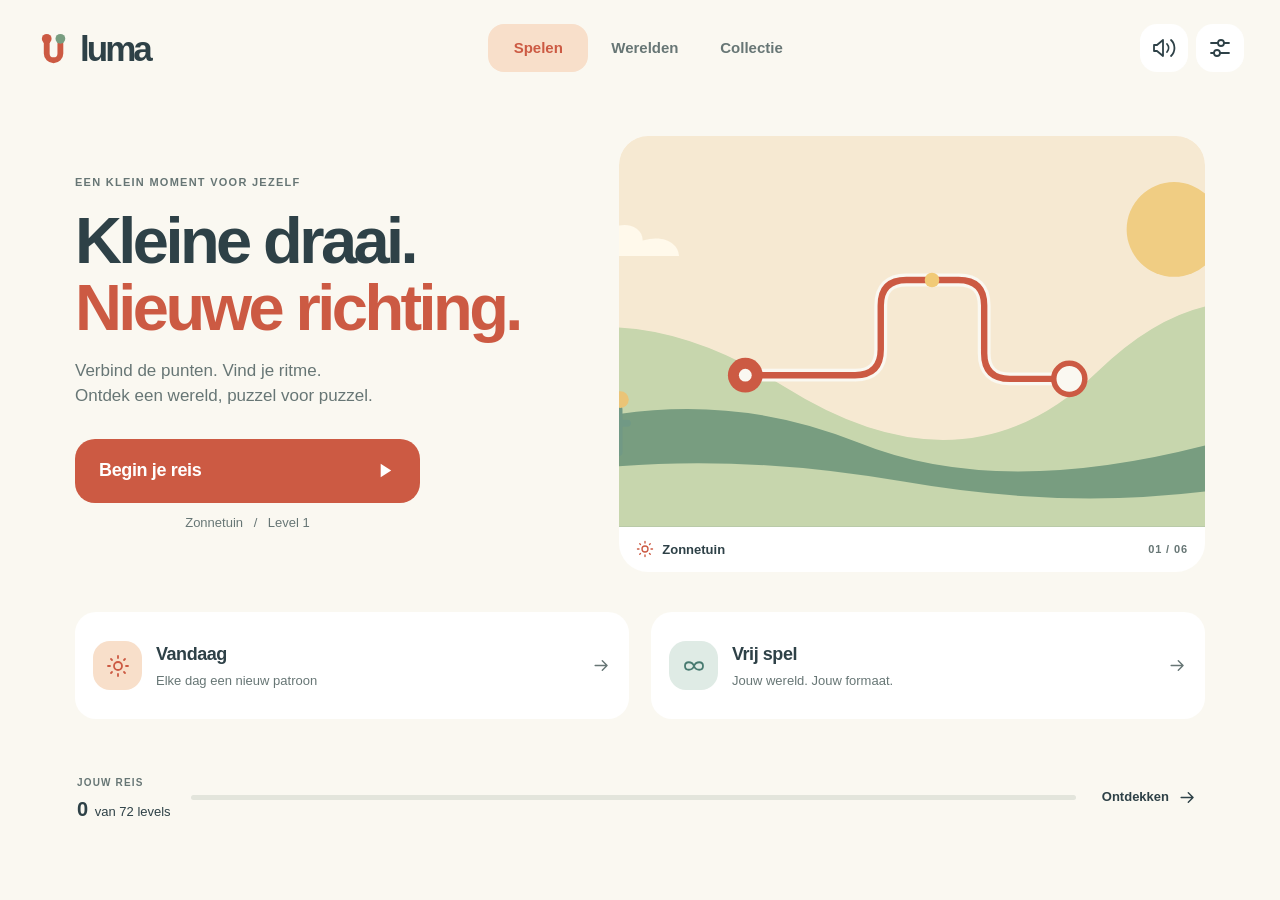
==== commit 8a1d0537: "Luma 5.0: complete flat-design app, abstract puzzle tokens and targeted boosters Replace the active " ====
--- a/index.html
+++ b/index.html
@@ -3,34 +3,30 @@
 <head>
 <meta charset="utf-8">
 <meta name="viewport" content="width=device-width, initial-scale=1, viewport-fit=cover">
-<meta name="theme-color" content="#F8F7F0">
-<meta name="app-version" content="4.1.0">
-<meta name="description" content="Zeven plantenvrienden, zes werelden en 72 lichtpuzzels. Laat jouw tuin opbloeien met Luma.">
+<meta name="theme-color" content="#FAF8F1">
+<meta name="app-version" content="5.0.0">
+<meta name="description" content="Kleine draai. Nieuwe richting. 72 lichtpuzzels, zes werelden en elke dag een nieuw patroon. Een moment voor jezelf.">
 <meta name="apple-mobile-web-app-capable" content="yes">
 <meta name="mobile-web-app-capable" content="yes">
-<meta name="apple-mobile-web-app-status-bar-style" content="black-translucent">
+<meta name="apple-mobile-web-app-status-bar-style" content="default">
 <meta name="apple-mobile-web-app-title" content="Luma">
 <meta name="format-detection" content="telephone=no">
-<title>Luma - Kleine puzzels. Een wereld die opbloeit.</title>
-<link rel="manifest" href="./manifest.webmanifest">
-<link rel="icon" href="./icons/icon.svg?v=4.1.0" type="image/svg+xml">
-<link rel="apple-touch-icon" sizes="180x180" href="./icons/apple-touch-icon.png?v=4.1.0">
-<style>html,body{margin:0;background:#F8F7F0;color:#304B3B;font-family:system-ui,sans-serif}.boot{min-height:100svh;display:grid;place-content:center;gap:12px;text-align:center}.boot h1{font-size:42px;margin:0}.boot p{margin:0}</style>
-<script>try{if(navigator.standalone||matchMedia('(display-mode: standalone)').matches)document.documentElement.classList.add('standalone');}catch(e){}</script>
-<link rel="stylesheet" href="./assets/app.css?v=4.1.0">
-<script defer src="./assets/worlds.js?v=4.1.0"></script>
-<script defer src="./assets/app.js?v=4.1.0"></script>
+<title>Luma - Kleine draai. Nieuwe richting.</title>
+<link rel="manifest" href="./manifest.webmanifest?v=5.0.0">
+<link rel="icon" href="./icons/studio.svg?v=5.0.0" type="image/svg+xml">
+<link rel="apple-touch-icon" href="./icons/studio-180.png?v=5.0.0">
+<link rel="stylesheet" href="./assets/studio.css?v=5.0.0">
+<script defer src="./assets/engine.js?v=5.0.0"></script>
+<script defer src="./assets/studio-art.js?v=5.0.0"></script>
+<script defer src="./assets/studio.js?v=5.0.0"></script>
+<style>.boot{min-height:100svh;display:grid;place-content:center;text-align:center;gap:12px;font-family:system-ui,sans-serif;background:#FAF8F1;color:#2E4147}.boot h1{font-size:44px;margin:0}.boot p{margin:0}</style>
 </head>
 <body>
-<div class="chrome-edge top" aria-hidden="true"></div>
-<div class="chrome-edge bottom" aria-hidden="true"></div>
-<div class="grain" aria-hidden="true"></div>
-<main id="app"><div class="boot"><h1>Luma</h1><p>Luma maakt het gezellig.</p><a id="boot-help" href="./controle.html" hidden>Het laden duurt lang? Controleer de bestanden.</a></div></main>
+<main id="app"><div class="boot"><h1>luma</h1><p>Een nieuw patroon staat klaar.</p><a href="./controle.html" id="boot-help" hidden>Problemen met laden? Controleer de bestanden.</a></div></main>
 <div id="modals"></div>
 <div id="live" class="sr-only" role="status" aria-live="polite" aria-atomic="true"></div>
 <div id="toast" class="toast" role="status" aria-live="polite"></div>
-<canvas id="confetti" class="confetti" width="0" height="0" aria-hidden="true"></canvas>
-<noscript><div style="padding:32px">Luma heeft JavaScript nodig om de puzzels te laten werken. Schakel JavaScript in en laad deze pagina opnieuw.</div></noscript>
-<script>setTimeout(function(){var el=document.getElementById("boot-help");if(el)el.hidden=false;},6000);</script>
+<noscript><p style="padding:32px">Schakel JavaScript in om Luma te spelen.</p></noscript>
+<script>setTimeout(function(){var e=document.getElementById('boot-help');if(e)e.hidden=false;},6000);</script>
 </body>
 </html>
--- a/assets/studio.css
+++ b/assets/studio.css
@@ -0,0 +1,25 @@
+/* Luma 5.0.0. Flat surfaces, opaque paths, a single 8-point spacing system. */
+:root{--bg:#FAF8F1;--ink:#2E4147;--accent:#CC5A43;--secondary:#789D80;--soft:#F8DFCA;--rest:#C6CDC4;--card:#FFF;--line:#E3E5DC;--muted:#677675;--board:#F0F0E6;--cell:#FAFAF4;--tile-on:#F5F3E6;--button-ink:#FFF;--vh:100svh;--safe-top:env(safe-area-inset-top,0px);--safe-bottom:env(safe-area-inset-bottom,0px);--gutter:22px;--curve:cubic-bezier(.22,.75,.24,1);font-family:ui-rounded,-apple-system,BlinkMacSystemFont,"Segoe UI",sans-serif;font-synthesis:none;-webkit-font-smoothing:antialiased;color:var(--ink);background:var(--bg);font-size:16px;line-height:1.5;-webkit-text-size-adjust:100%;}
+*{box-sizing:border-box}body{margin:0;min-width:300px;overscroll-behavior-y:none}button,input,select{font:inherit}button{appearance:none;border:0;background:none;color:inherit;cursor:pointer;touch-action:manipulation;-webkit-tap-highlight-color:transparent;transition:background .18s,transform .18s var(--curve)}button:active:not(:disabled){transform:scale(.97)}button:disabled{cursor:default;opacity:.38}button,a{-webkit-touch-callout:none}button:focus-visible,a:focus-visible,input:focus-visible,select:focus-visible{outline:3px solid var(--accent);outline-offset:4px}a{color:inherit}h1,h2,h3,p{margin:0}h1,h2,h3{letter-spacing:-.035em;line-height:1.12}h1{font-size:38px;font-weight:750}h2{font-size:28px}h3{font-size:18px}p{line-height:1.6}svg{display:block;flex-shrink:0}h1:focus{outline:0}[hidden]{display:none!important}.icon{width:24px;height:24px;flex-shrink:0}.sr-only{position:absolute;width:1px;height:1px;overflow:hidden;clip:rect(0,0,0,0);white-space:nowrap}.eyebrow{font-size:11px;font-weight:700;letter-spacing:.115em;line-height:1.5;text-transform:uppercase}.quiet-note{font-size:13px;color:var(--muted);line-height:1.6}.text-button{display:inline-flex;align-items:center;justify-content:center;gap:9px;min-height:44px;font-size:15px;font-weight:600}.text-button .icon{width:19px;height:19px}.primary,.secondary{display:flex;align-items:center;justify-content:space-between;gap:16px;min-height:62px;padding:17px 24px;border-radius:20px;font-size:18px;font-weight:650;letter-spacing:-.02em;width:100%;background:var(--accent);color:var(--button-ink)}.primary .icon{width:23px;height:23px}.secondary{background:var(--soft);color:var(--ink)}.icon-button{display:flex;align-items:center;justify-content:center;width:48px;height:48px;border-radius:17px;background:var(--card);flex-shrink:0}.app-header{position:sticky;top:0;z-index:30;padding-top:var(--safe-top);background:var(--bg)}.header-inner{height:84px;display:flex;align-items:center;justify-content:space-between;gap:12px;max-width:1328px;margin:auto;padding-inline:max(var(--gutter),env(safe-area-inset-left)) max(var(--gutter),env(safe-area-inset-right))}.brand-button{padding:0;min-height:48px;display:flex;align-items:center}.brand{display:flex;align-items:center;gap:5px;color:var(--ink);font-size:35px;font-weight:750;letter-spacing:-.085em;line-height:1}.brand-mark{width:39px;height:39px;color:var(--accent)}.header-actions{display:flex;gap:8px}.desktop-nav{display:none}.shell{max-width:1240px;width:calc(100% - var(--gutter)*2);margin:auto;padding-bottom:calc(110px + var(--safe-bottom))}.bottom-nav{display:flex;position:fixed;left:0;right:0;bottom:0;padding:8px max(20px,env(safe-area-inset-left)) calc(8px + var(--safe-bottom));background:var(--bg);border-top:1px solid var(--line);justify-content:center;gap:12px;z-index:35}.bottom-nav button{display:flex;flex:1;max-width:180px;min-height:60px;flex-direction:column;align-items:center;justify-content:center;gap:4px;font-size:12px;font-weight:550;color:var(--muted);border-radius:16px}.bottom-nav button[aria-current]{color:var(--accent);background:var(--soft)}.bottom-nav .icon{width:23px;height:23px}.enter{animation:enter .3s var(--curve)}
+/* Home: the single primary action is never hidden in the illustration. */
+.home-shell{padding-top:18px}.home-hero{display:grid;grid-template-areas:"copy" "art";gap:22px}.home-copy{grid-area:copy}.home-copy>.eyebrow{color:var(--muted);margin-bottom:16px}.home-copy h1{font-size:clamp(40px,11vw,56px);line-height:1.04;letter-spacing:-.055em}.home-copy h1 span{color:var(--accent)}.home-description{margin-top:16px;color:var(--muted);font-size:16px;line-height:1.5}.home-play{margin-top:25px}.home-play .primary{min-height:64px}.home-play>p{font-size:13px;margin:10px 0 0;color:var(--muted);text-align:center}.home-play>p span{margin:0 7px}.home-visual{grid-area:art;overflow:hidden;border-radius:22px;background:var(--card)}.route-art{position:relative;aspect-ratio:640/250;overflow:hidden}.route-art>.landscape,.route-overlay{position:absolute;inset:0;width:100%;height:100%;object-fit:cover}.route-overlay{overflow:visible}.postcard-caption{display:flex;align-items:center;justify-content:space-between;gap:12px;padding:13px 17px;font-size:13px;font-weight:550}.postcard-caption>span:first-child{display:flex;align-items:center;gap:8px}.postcard-caption .icon{width:18px;height:18px;color:var(--accent)}.postcard-caption>span:last-child{font-size:11px;letter-spacing:.08em;color:var(--muted)}.home-options{display:grid;grid-template-columns:1fr;gap:12px;margin-top:20px}.mode-card{display:flex;align-items:center;gap:14px;text-align:left;min-height:90px;background:var(--card);padding:16px 18px;border-radius:21px}.mode-card>span:nth-child(2){flex:1;min-width:0}.mode-card strong{display:block;font-size:18px;letter-spacing:-.025em}.mode-card small{display:block;font-size:13px;color:var(--muted);margin-top:3px}.mode-card>.icon{width:19px;height:19px;color:var(--muted)}.mode-icon{display:flex;align-items:center;justify-content:center;width:49px;height:49px;background:var(--soft);color:var(--accent);border-radius:17px;flex-shrink:0}.mode-icon.teal{background:#DFEBE5;color:#487A70}.journey-line{display:flex;align-items:center;gap:20px;margin-top:24px;padding:16px 2px}.journey-line .eyebrow{font-size:10px;color:var(--muted)}.journey-line p{white-space:nowrap;font-size:13px}.journey-line p strong{font-size:20px;margin-right:3px}.journey-line>.progress-track{flex:1}.journey-line .text-button{font-size:13px}.progress-track{height:5px;border-radius:8px;background:var(--line);overflow:hidden}.progress-track>span{display:block;height:100%;background:var(--accent);border-radius:8px;transition:width .35s var(--curve)}
+/* Atlas and level cards. The card itself carries selection; no extra bubble. */
+.page-heading{display:flex;align-items:center;justify-content:space-between;gap:14px;margin:26px 0 26px}.page-heading .eyebrow{color:var(--muted);margin-bottom:12px;font-size:10px}.page-heading h1{font-size:36px}.stat-chip{display:inline-flex;align-items:center;gap:7px;flex-shrink:0;white-space:nowrap;font-size:13px;font-weight:600;min-height:40px;padding:8px 12px;border-radius:14px;background:var(--soft);color:var(--accent)}.stat-chip .icon{width:17px;height:17px}.atlas-layout{display:grid;gap:28px}.world-grid{display:grid;grid-template-columns:repeat(2,minmax(0,1fr));gap:12px;align-content:start}.world-card{position:relative;display:block;min-width:0;border-radius:20px;padding:6px 6px 13px;text-align:left;background:var(--card);border:2px solid transparent;overflow:hidden}.world-card.selected{border-color:var(--accent);background:var(--card)}.world-preview{position:relative;height:85px;overflow:hidden;border-radius:12px}.landscape{display:block;width:100%;height:100%}.world-preview .landscape{position:absolute;inset:0}.world-number{position:absolute;left:8px;top:8px;color:#384A45;font-size:10px;font-weight:700;background:#FFF9EB;padding:2px 6px;border-radius:6px}.world-check{position:absolute;right:7px;top:7px;background:#FFF9EB;color:#46766A;border-radius:50%;padding:3px}.world-check .icon{width:13px;height:13px}.world-card-label{display:flex;align-items:baseline;justify-content:space-between;gap:4px;margin:10px 5px 8px}.world-card-label strong{font-size:14px;font-weight:650;letter-spacing:-.02em}.world-card-label small{font-size:10px;color:var(--muted);white-space:nowrap}.world-progress{height:3px;background:var(--line);margin:0 5px;border-radius:4px;overflow:hidden}.world-progress>span{display:block;height:100%;border-radius:4px}.chapter{padding-top:26px;border-top:1px solid var(--line)}.chapter-heading{display:flex;justify-content:space-between;align-items:center;gap:16px}.chapter-heading .eyebrow{color:var(--muted);margin-bottom:8px}.chapter-heading h2{font-size:34px}.chapter-symbol{width:52px;height:52px;display:flex;align-items:center;justify-content:center;background:var(--soft);color:var(--accent);border-radius:17px}.chapter-symbol .icon{width:28px;height:28px}.chapter-description{margin-top:13px;font-size:15px;color:var(--muted)}.chapter-rule{display:flex;gap:7px;align-items:center;margin:20px 0;font-size:12px;font-weight:600}.chapter-rule>.icon{width:18px;height:18px;color:var(--accent)}.chapter-rule>span{margin-left:auto;font-weight:400;color:var(--muted)}.level-grid{display:grid;grid-template-columns:repeat(4,minmax(0,1fr));gap:10px}.level-card{position:relative;display:flex;min-height:85px;flex-direction:column;justify-content:center;align-items:center;gap:8px;border-radius:17px;background:var(--card);border:2px solid transparent}.level-card.complete{background:var(--soft)}.level-card.current{background:var(--accent);color:var(--button-ink)}.level-number{font-size:23px;line-height:1.2;font-weight:600;letter-spacing:-.04em;font-variant-numeric:tabular-nums}.level-dashes{display:flex;gap:4px;margin:4px 0}.level-dashes i{width:5px;height:3px;display:block;border-radius:2px;background:var(--rest)}.current .level-dashes i{background:var(--button-ink)}.level-now{position:absolute;right:5px;top:5px}.level-now .icon{width:10px;height:10px}.stars{display:flex;align-items:center;justify-content:center;gap:2px;color:var(--accent)}.stars .icon{width:13px;height:13px;stroke-width:1.5}.stars .filled{fill:currentColor}.current .stars{color:var(--button-ink)}.chapter-play{margin-top:20px}.chapter>.quiet-note{margin-top:14px;text-align:center;font-size:12px}.page-intro{font-size:16px;line-height:1.6;color:var(--muted);margin-bottom:26px}
+/* Collection replaces the character garden without changing saved progress. */
+.collection-grid{display:grid;gap:20px}.collection-card{background:var(--card);border-radius:24px;overflow:hidden}.collection-art{height:155px;position:relative;overflow:hidden}.collection-art>.landscape{position:absolute;inset:0}.collection-emblem{position:absolute;top:50%;left:50%;transform:translate(-50%,-50%);width:72px;height:72px;border-radius:23px;display:flex;align-items:center;justify-content:center;background:var(--collection-soft);color:var(--collection-accent)}.collection-emblem>.icon{width:39px;height:39px;stroke-width:1.6}.collection-body{padding:22px}.collection-body .eyebrow{font-size:9px;color:var(--muted);margin-bottom:10px}.collection-body h2{font-size:26px}.collection-body>p:not(.eyebrow){margin-top:8px;font-size:14px;color:var(--muted)}.milestones{display:flex;gap:12px;margin:20px 0 10px}.milestones>span{display:flex;align-items:center;justify-content:center;gap:6px;background:var(--bg);padding:7px 12px;border-radius:10px;font-size:13px;color:var(--muted)}.milestones .icon{width:16px;height:16px}.milestones>span.earned{background:var(--collection-soft);color:var(--collection-accent)}.collection-footer{display:flex;align-items:center;flex-wrap:wrap;gap:12px;margin-top:30px;padding:20px 4px;border-top:1px solid var(--line);color:var(--muted)}.collection-footer p{flex:1;font-size:14px}.collection-footer>.icon{width:20px;height:20px}
+/* Play. Opaque single-stroke pieces: no inner rails and no translucent overlap. */
+.playing .header-inner{height:76px}.playing .app-header .header-inner{display:grid;grid-template-columns:48px minmax(0,1fr) 48px}.play-title{text-align:center}.play-title>span{display:block;font-size:11px;font-weight:650;letter-spacing:.13em;text-transform:uppercase;color:var(--muted);margin-bottom:4px}.play-title h1{font-size:25px;letter-spacing:-.035em}.play-shell{max-width:690px;width:calc(100% - 28px);margin:0 auto;padding:6px 0 calc(26px + var(--safe-bottom))}.play-stage{min-width:0}.game-score{display:flex;justify-content:space-between;align-items:center;margin:7px 8px 18px}.game-score .eyebrow{font-size:10px;color:var(--muted);display:block}.game-score strong{display:block;font-size:28px;line-height:1.1;font-weight:600;letter-spacing:-.04em;font-variant-numeric:tabular-nums}.goal-count{display:flex;gap:9px;align-items:center;text-align:right}.goal-count>.icon{width:28px;height:28px;color:var(--accent)}.board-frame{border-radius:25px;padding:7px;background:var(--board);isolation:isolate;overflow:hidden}.board{display:grid;grid-template-columns:repeat(var(--n),minmax(0,1fr));width:100%;aspect-ratio:1;overflow:hidden;isolation:isolate;border-radius:19px;user-select:none;-webkit-user-select:none;gap:0;background:var(--board)}.tile,.empty-tile{position:relative;aspect-ratio:1;min-width:0;border-radius:12px;padding:0;isolation:isolate}.tile:before{content:"";position:absolute;inset:1.5px;border-radius:11px;background:var(--cell);z-index:-1;transition:background .2s}.tile.powered:before{background:var(--tile-on)}.tile:active:not(:disabled){transform:none}.tile:active:before{background:var(--soft)}.tile:focus-visible{outline-offset:-5px;border-radius:10px;z-index:5}.pipe-clip{position:absolute;inset:0;overflow:hidden;pointer-events:none}.pipe{position:absolute;inset:0;width:100%;height:100%;overflow:visible;transition:transform .28s var(--curve);transform-origin:50% 50%}.pipe path{opacity:1;stroke-opacity:1;stroke:var(--rest);stroke-width:10;fill:none;stroke-linecap:butt;stroke-linejoin:round;transition:stroke .2s}.powered .pipe path{stroke:var(--accent)}.token{position:absolute;inset:0;width:100%;height:100%;pointer-events:none}.goal-disc{fill:var(--cell);stroke:var(--rest);stroke-width:6;transition:fill .2s,stroke .2s}.powered .goal-disc{fill:var(--accent);stroke:var(--accent)}.goal-check{visibility:hidden}.powered .goal-check{visibility:visible}.lock-pin{position:absolute;right:9px;bottom:9px;width:5px;height:5px;background:var(--muted);border-radius:1px}.hint-indicator{position:absolute;inset:5px;border:2px solid var(--accent);border-radius:8px;visibility:hidden;pointer-events:none}.hinted .hint-indicator{visibility:visible;animation:hint 1.4s ease-in-out infinite}.hinted:before{background:var(--soft)}.spark-mode .tile:not(.locked){cursor:crosshair}.spark-mode .tile:not(.locked):before{background:var(--soft)}.empty-tile{display:flex;align-items:center;justify-content:center}.empty-tile i{width:4px;height:4px;border-radius:50%;background:var(--rest)}.connection-status{display:flex;align-items:center;gap:15px;margin:15px 9px 22px}.connection-status>span{font-size:12px;color:var(--muted);white-space:nowrap}.connection-status>.progress-track{flex:1;min-width:18px}.objective{display:flex;align-items:flex-start;gap:12px;padding:0 7px;margin-bottom:22px}.objective-icon{display:flex;align-items:center;justify-content:center;width:35px;height:35px;flex-shrink:0;background:var(--soft);color:var(--accent);border-radius:12px}.objective-icon>.icon{width:19px;height:19px}.objective h2{font-size:18px;margin:1px 0 6px}.objective p{font-size:13px;line-height:1.55;color:var(--muted);max-width:420px;min-height:40px}.game-world-card{display:none}.booster-label{display:flex;align-items:center;justify-content:space-between;gap:12px;margin:0 8px 9px}.booster-label .eyebrow{font-size:10px;color:var(--muted)}.booster-label>.text-button{width:44px;height:44px;margin:-12px 0}.booster-label .icon{width:17px;height:17px}.boosters{display:grid;grid-template-columns:repeat(3,minmax(0,1fr));gap:10px}.booster{display:flex;align-items:center;flex-direction:column;gap:8px;border:2px solid transparent;border-radius:20px;padding:15px 8px 13px;background:var(--card);min-width:0}.booster[aria-pressed=true]{border-color:var(--accent);background:var(--soft)}.booster-symbol{width:44px;height:44px;border-radius:15px;display:flex;align-items:center;justify-content:center;background:var(--soft);color:var(--accent)}.booster-symbol.undo{background:#E0EBE6;color:#4A8073}.booster-symbol.hint{background:#F9E8C8;color:#9B6D2D}.booster-symbol.spark{background:#EFE3EF;color:#9767A2}.booster-symbol>.icon{width:26px;height:26px}.booster strong{font-size:14px;line-height:1}.booster small{font-size:10px;color:var(--muted);line-height:1.2;white-space:nowrap}.play-legend{display:flex;gap:20px;justify-content:center;margin-top:20px;color:var(--muted);font-size:11px}.play-legend>span{display:flex;align-items:center;gap:5px}.play-legend .icon{width:14px;height:14px}.how-to{display:flex;margin:12px auto 0;font-size:12px;color:var(--muted)}.board.solved{animation:solved .5s var(--curve)}
+/* Native-feeling sheets: focus stays in the dialog; the underlying game persists. */
+.sheet{position:fixed;inset:auto 0 0;border:0;border-radius:30px 30px 0 0;margin:auto auto 0;padding:25px 23px calc(25px + var(--safe-bottom));background:var(--bg);color:var(--ink);max-height:calc(var(--vh) - 30px - var(--safe-top));max-width:560px;width:100%;overflow:auto;overscroll-behavior:contain;box-shadow:0 -12px 64px #17222A20}.sheet::backdrop{background:#17222A65}.sheet[open]{animation:sheet-up .22s var(--curve)}.sheet-header{display:flex;align-items:center;justify-content:space-between;gap:15px;margin-bottom:26px}.sheet-header h2{font-size:27px;line-height:1.1}.sheet-header .icon-button{width:44px;height:44px;min-width:44px;border-radius:15px}.sheet>p{font-size:15px;line-height:1.65;margin-bottom:20px}.sheet>.primary{margin-top:22px}.dialog-intro{color:var(--muted)}.setting-list{border-bottom:1px solid var(--line)}.setting-row{display:flex;align-items:center;justify-content:space-between;gap:20px;padding:18px 0;border-top:1px solid var(--line)}.setting-row strong{font-size:16px;font-weight:600}.setting-row small{display:block;font-size:12px;color:var(--muted);margin-top:4px;line-height:1.5}.switch{width:56px;height:44px;position:relative;flex-shrink:0;padding:0}.switch:before{content:"";position:absolute;top:6px;bottom:6px;left:0;right:0;border-radius:18px;background:var(--rest)}.switch:after{content:"";position:absolute;width:26px;height:26px;top:9px;left:3px;border-radius:50%;background:#FFF;transition:transform .2s}.switch[aria-checked=true]:before{background:var(--accent)}.switch[aria-checked=true]:after{transform:translateX(24px)}.settings-links{margin:18px 0}.settings-link{display:flex;align-items:center;justify-content:space-between;width:100%;min-height:53px;text-align:left;font-size:15px;gap:15px}.settings-link>.icon{width:21px;height:21px;color:var(--accent)}.help-rows>div{display:flex;align-items:flex-start;gap:17px;margin:0 0 25px}.help-rows>div>.icon{width:26px;height:26px;color:var(--accent);margin-top:2px}.help-rows h3{font-size:18px;margin-bottom:7px}.help-rows p{font-size:14px;color:var(--muted);line-height:1.65}.callout{padding:18px;background:var(--soft);border-radius:18px;font-size:14px!important}.dialog-actions{display:grid;grid-template-columns:1fr 1fr;gap:12px;margin-top:26px}.dialog-actions .primary,.dialog-actions .secondary{font-size:14px;padding:16px}.dialog-actions .icon{width:18px;height:18px}.field-label{display:block;font-size:13px;font-weight:600;margin:20px 0 10px}.size-options{display:grid;grid-template-columns:repeat(4,1fr);gap:9px;margin-bottom:22px}.size-options button{min-height:53px;border-radius:14px;background:var(--card);font-size:16px;font-weight:600;border:2px solid transparent}.size-options button[aria-pressed=true]{border-color:var(--accent);color:var(--accent);background:var(--soft)}select,input:not([type=file]){width:100%;min-height:52px;padding:12px 16px;border-radius:13px;border:1px solid var(--line);background:var(--card);color:var(--ink);font-size:16px}.sheet select{margin-bottom:20px}.import-label{display:flex;justify-content:center;align-items:center;min-height:56px;margin:15px 0 20px;background:var(--card);border-radius:16px;padding:12px 18px;cursor:pointer;position:relative;font-weight:600;font-size:15px}.import-label input{position:absolute;inset:0;opacity:0;cursor:pointer;width:100%}.import-label:focus-within{outline:3px solid var(--accent);outline-offset:3px}.install-mark{display:flex;justify-content:center;margin:20px auto 28px}.install-mark>.brand-mark{width:78px;height:78px}.win-sheet{text-align:center}.win-sheet .sheet-header{text-align:left}.win-symbol{background:var(--soft);color:var(--accent);width:88px;height:88px;border-radius:28px;display:flex;align-items:center;justify-content:center;margin:16px auto 25px}.win-symbol>.icon{width:45px;height:45px;stroke-width:2}.win-subtitle{color:var(--muted);font-size:13px!important}.win-stars{margin:26px auto}.win-stars .stars{gap:10px}.win-stars .icon{width:38px;height:38px;stroke-width:1.3}.win-stats{display:flex;justify-content:center;gap:50px;margin:28px 0}.win-stats span{font-size:12px;color:var(--muted);display:flex;flex-direction:column;gap:6px}.win-stats strong{font-size:28px;color:var(--ink);font-weight:600}.win-note{font-size:13px!important;color:var(--muted)}.win-actions{display:flex;justify-content:space-between;margin-top:14px;gap:12px}.win-actions .text-button{font-size:13px}.toast{position:fixed;bottom:calc(95px + var(--safe-bottom));left:50%;transform:translate(-50%,15px);width:max-content;max-width:calc(100% - 32px);padding:15px 20px;border-radius:17px;background:var(--ink);color:var(--bg);font-size:14px;line-height:1.45;pointer-events:none;z-index:80;visibility:hidden}.toast.show{transform:translate(-50%,0);visibility:visible}.playing .toast{bottom:calc(20px + var(--safe-bottom))}
+/* iPad portrait: bigger board and typography, not a blown-up phone. */
+@media(min-width:700px){:root{--gutter:36px}.header-inner{height:96px}.shell{padding-bottom:calc(120px + var(--safe-bottom))}.home-shell{padding-top:32px;max-width:950px}.home-hero{grid-template-columns:1fr 1.12fr;grid-template-areas:"copy art";gap:32px;align-items:center}.home-copy h1{font-size:52px}.home-description{font-size:17px}.home-visual{border-radius:29px}.home-visual .route-art{aspect-ratio:1/1}.home-visual .landscape{width:155%;left:-25%}.route-overlay{width:160%;left:-28%}.home-options{grid-template-columns:1fr 1fr;margin-top:34px;gap:18px}.mode-card{min-height:107px}.journey-line{margin-top:34px}.page-heading{margin-top:36px;margin-bottom:35px}.page-heading h1{font-size:45px}.page-heading .eyebrow{font-size:11px}.world-grid{grid-template-columns:repeat(3,minmax(0,1fr));gap:18px}.world-preview{height:116px}.world-card{padding:8px 8px 16px;border-radius:24px}.world-preview{border-radius:16px}.world-card-label{margin:13px 8px 10px}.world-card-label strong{font-size:17px}.world-card-label small{font-size:12px}.world-progress{margin:0 8px}.chapter{padding-top:30px;margin-top:4px}.chapter-heading h2{font-size:40px}.chapter-description{font-size:17px}.chapter-rule{font-size:14px}.level-grid{grid-template-columns:repeat(6,1fr);gap:14px}.level-card{min-height:109px;border-radius:20px}.level-number{font-size:28px}.stars .icon{width:16px;height:16px}.chapter-play{width:330px;margin:26px auto 0}.collection-grid{grid-template-columns:repeat(2,1fr)}.collection-art{height:170px}.playing .header-inner{height:90px}.play-title h1{font-size:30px}.play-title>span{font-size:12px}.play-shell{width:calc(100% - 92px);max-width:770px;padding-top:13px}.game-score{margin-bottom:24px}.game-score strong{font-size:32px}.game-score .eyebrow{font-size:11px}.board-frame{padding:9px;border-radius:32px}.board{border-radius:23px}.tile:before{border-radius:16px;inset:2px}.pipe path{stroke-width:9}.connection-status{margin:19px 6px 25px}.connection-status>span{font-size:14px}.play-sidebar{max-width:650px;margin:auto}.objective{padding:0;margin-bottom:24px;gap:15px}.objective-icon{width:43px;height:43px;border-radius:14px}.objective h2{font-size:21px}.objective p{font-size:15px;max-width:560px}.boosters{gap:16px}.booster{flex-direction:row;flex-wrap:wrap;justify-content:center;gap:10px;padding:15px 12px;min-height:98px}.booster strong{font-size:16px}.booster small{font-size:11px;width:100%;margin-top:-5px}.booster-symbol{width:38px;height:38px}.booster-symbol>.icon{width:23px;height:23px}.play-legend{font-size:12px}.sheet{inset:0;margin:auto;border-radius:28px;height:fit-content;padding:30px;max-height:calc(var(--vh) - 64px);width:calc(100% - 48px)}.sheet-header h2{font-size:30px}}
+/* iPad landscape: a focused board + a useful right-hand control panel. */
+@media(min-width:1000px) and (orientation:landscape){.desktop-nav{display:flex;align-items:center;gap:5px}.desktop-nav button{min-height:48px;min-width:100px;padding:10px 18px;font-size:15px;font-weight:600;border-radius:16px;color:var(--muted)}.desktop-nav button[aria-current]{background:var(--soft);color:var(--accent)}.bottom-nav{display:none}.shell{padding-bottom:48px}.home-shell{max-width:1130px;padding-top:40px}.home-hero{grid-template-columns:.9fr 1.1fr;gap:65px}.home-copy h1{font-size:65px}.home-visual .route-art{aspect-ratio:1.5}.home-visual .landscape{width:100%;left:0}.route-overlay{width:100%;left:0}.home-play{max-width:345px;margin-top:30px}.home-copy>.eyebrow{font-size:11px}.home-options{gap:22px;margin-top:40px}.page-heading{margin-top:20px}.atlas-layout{grid-template-columns:minmax(0,1.12fr) minmax(340px,.88fr);gap:40px;align-items:start}.world-grid{grid-template-columns:repeat(2,minmax(0,1fr));gap:16px}.world-preview{height:110px}.chapter{border-top:0;border-left:1px solid var(--line);padding:0 0 0 38px;margin:0}.chapter-heading h2{font-size:35px}.chapter-symbol{width:48px;height:48px}.chapter-description{font-size:15px}.level-grid{grid-template-columns:repeat(4,minmax(0,1fr));gap:11px}.level-card{min-height:91px}.chapter-play{width:100%}.collection-grid{grid-template-columns:repeat(3,1fr)}.playing .header-inner{height:82px;max-width:1260px}.play-shell{max-width:1190px;width:calc(100% - 72px);display:grid;grid-template-columns:minmax(0,1fr) minmax(280px,335px);align-items:center;gap:clamp(30px,5vw,74px);padding-top:0}.play-stage{width:min(100%,calc(var(--vh) - 194px));min-width:360px;margin:auto}.game-score{margin:0 6px 15px}.game-score strong{font-size:26px}.connection-status{margin:14px 7px 0}.connection-status>span{font-size:12px}.board-frame{padding:8px;border-radius:28px}.play-sidebar{width:100%;max-width:none}.game-world-card{display:block;position:relative;height:155px;overflow:hidden;border-radius:22px;margin-bottom:27px}.game-world-card>.landscape{position:absolute;inset:0}.game-world-card>div{position:absolute;left:19px;right:19px;top:19px;color:#2E4147}.game-world-card h2{font-size:24px;max-width:230px;margin-top:7px;line-height:1.05}.game-world-card .eyebrow{font-size:9px}html[data-world="4"] .game-world-card>div{color:#F7EFE0}.objective{gap:11px;margin-bottom:27px}.objective-icon{width:33px;height:33px;border-radius:11px}.objective h2{font-size:19px}.objective p{font-size:13px;line-height:1.6;min-height:62px}.boosters{gap:9px}.booster{flex-direction:column;flex-wrap:nowrap;padding:13px 6px;gap:8px;min-height:115px}.booster strong{font-size:14px}.booster small{font-size:9px;margin-top:0}.booster-symbol{width:40px;height:40px}.booster-label{margin-bottom:13px}.play-legend{font-size:10px;gap:16px;margin-top:23px}.how-to{font-size:12px;margin-top:10px}.playing .toast{bottom:24px}}
+@media(min-width:1300px){.atlas-layout{gap:60px}.chapter{padding-left:54px}.world-preview{height:130px}.play-shell{grid-template-columns:minmax(0,1fr) 350px}.home-copy h1{font-size:72px}}
+/* Compact iPhone sizes keep a 44+ px tile and button target; content can scroll. */
+@media(max-width:699px) and (max-height:760px){.header-inner{height:70px}.home-shell{padding-top:7px}.home-copy>.eyebrow{font-size:9px;margin-bottom:13px}.home-copy h1{font-size:38px}.home-description{font-size:14px;margin-top:13px}.home-play{margin-top:19px}.home-hero{gap:17px}.route-art{aspect-ratio:3.5}.home-options{margin-top:14px}.mode-card{min-height:80px;padding:13px 16px}.journey-line{margin-top:14px}.playing .header-inner{height:68px}.play-shell{padding-top:0}.game-score{margin:0 7px 12px}.game-score strong{font-size:24px}.game-score .eyebrow{font-size:9px}.connection-status{margin:12px 7px 15px}.objective{margin-bottom:18px}.objective p{font-size:12px;min-height:35px}.objective h2{font-size:17px}.booster{padding:11px 6px;gap:7px}.booster-symbol{width:36px;height:36px}.booster-symbol>.icon{width:22px;height:22px}.booster-label{margin-bottom:8px}.play-legend{margin-top:14px}.how-to{margin-top:7px}}
+@media(max-width:360px){:root{--gutter:17px}.brand{font-size:32px}.page-heading{gap:7px}.page-heading h1{font-size:29px}.page-heading .eyebrow{font-size:8px}.stat-chip{font-size:11px;padding:8px}.world-card-label{gap:2px;margin-left:2px;margin-right:2px}.world-card-label strong{font-size:12px}.world-card-label small{font-size:9px}.level-grid{gap:8px}.level-card{min-height:78px}.journey-line{gap:10px}.journey-line .text-button{font-size:11px}.home-copy h1{font-size:37px}.connection-status>span{font-size:10px}}
+.contrast .pipe path{stroke:var(--muted)}.contrast .powered .pipe path{stroke:var(--accent)}.contrast .tile:before{background:var(--card)}.contrast .goal-disc{stroke:var(--muted)}.contrast .powered .goal-disc{stroke:var(--accent)}.contrast .quiet-note,.contrast .objective p{color:var(--ink)}
+@keyframes enter{from{opacity:0;transform:translateY(7px)}to{opacity:1;transform:none}}@keyframes sheet-up{from{transform:translateY(25px);opacity:0}to{transform:none;opacity:1}}@keyframes hint{50%{border-width:4px}}@keyframes solved{50%{transform:scale(.985)}}@keyframes float-dot{50%{transform:translateX(18px)}}.route-dot{animation:float-dot 5s ease-in-out infinite;transform-box:fill-box;transform-origin:center}.reduce-motion *,.reduce-motion *:before,.reduce-motion *:after{animation:none!important;transition:none!important;scroll-behavior:auto!important}@media(prefers-reduced-motion:reduce){*,*:before,*:after{animation:none!important;transition:none!important;scroll-behavior:auto!important}}
+
+.solved-next{margin-top:20px;font-size:15px}
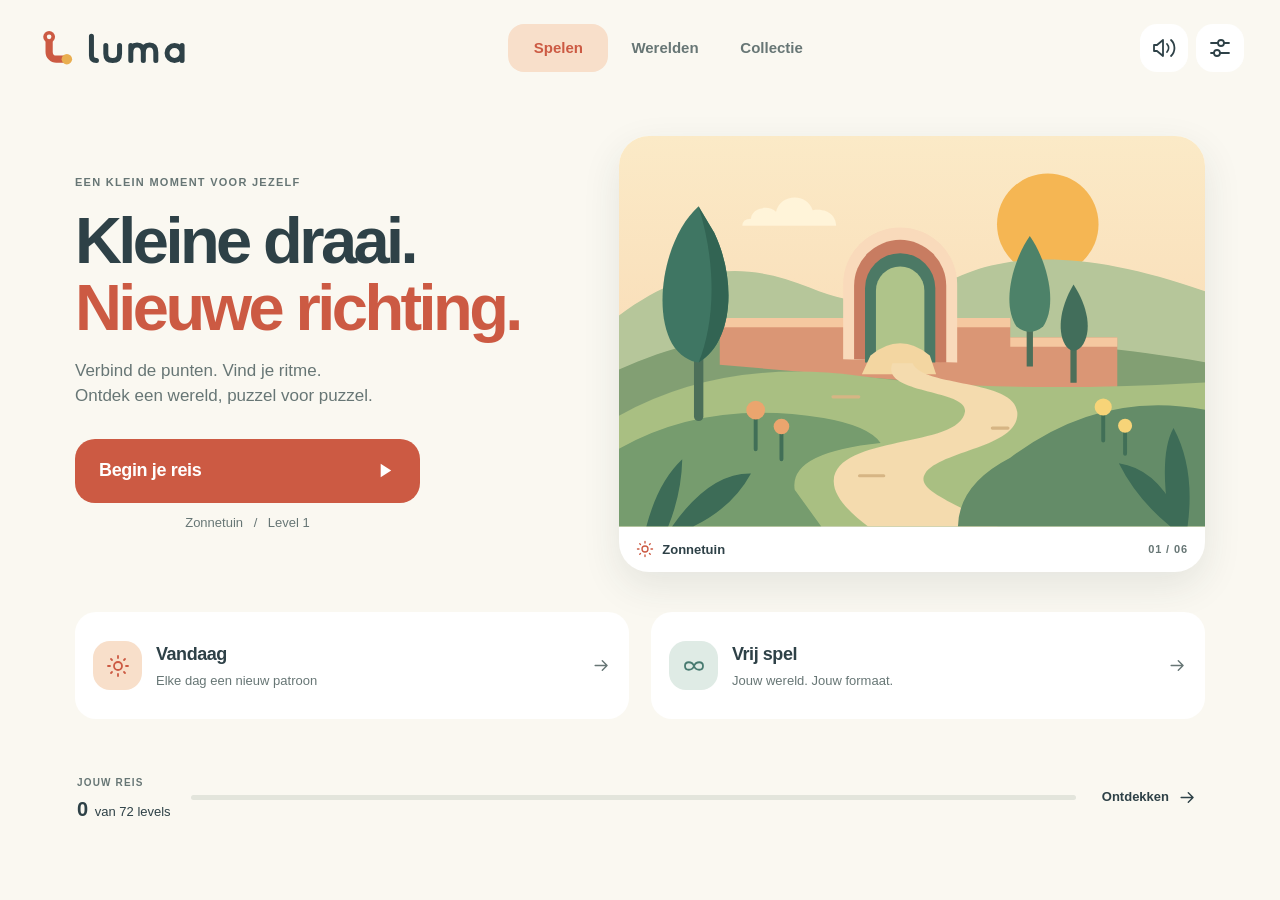
==== commit d31621f8: "Load Luma 5.1 world art and identity assets" ====
--- a/index.html
+++ b/index.html
@@ -4,7 +4,7 @@
 <meta charset="utf-8">
 <meta name="viewport" content="width=device-width, initial-scale=1, viewport-fit=cover">
 <meta name="theme-color" content="#FAF8F1">
-<meta name="app-version" content="5.0.0">
+<meta name="app-version" content="5.1.0">
 <meta name="description" content="Kleine draai. Nieuwe richting. 72 lichtpuzzels, zes werelden en elke dag een nieuw patroon. Een moment voor jezelf.">
 <meta name="apple-mobile-web-app-capable" content="yes">
 <meta name="mobile-web-app-capable" content="yes">
@@ -12,13 +12,15 @@
 <meta name="apple-mobile-web-app-title" content="Luma">
 <meta name="format-detection" content="telephone=no">
 <title>Luma - Kleine draai. Nieuwe richting.</title>
-<link rel="manifest" href="./manifest.webmanifest?v=5.0.0">
-<link rel="icon" href="./icons/studio.svg?v=5.0.0" type="image/svg+xml">
-<link rel="apple-touch-icon" href="./icons/studio-180.png?v=5.0.0">
-<link rel="stylesheet" href="./assets/studio.css?v=5.0.0">
-<script defer src="./assets/engine.js?v=5.0.0"></script>
-<script defer src="./assets/studio-art.js?v=5.0.0"></script>
-<script defer src="./assets/studio.js?v=5.0.0"></script>
+<link rel="manifest" href="./manifest.webmanifest?v=5.1.0">
+<link rel="icon" href="./icons/studio.svg?v=5.1.0" type="image/svg+xml">
+<link rel="apple-touch-icon" href="./icons/studio-180.png?v=5.1.0">
+<link rel="stylesheet" href="./assets/studio.css?v=5.1.0">
+<link rel="stylesheet" href="./assets/atlas.css?v=5.1.0">
+<script defer src="./assets/engine.js?v=5.1.0"></script>
+<script defer src="./assets/studio-art.js?v=5.1.0"></script>
+<script defer src="./assets/atlas-art.js?v=5.1.0"></script>
+<script defer src="./assets/studio.js?v=5.1.0"></script>
 <style>.boot{min-height:100svh;display:grid;place-content:center;text-align:center;gap:12px;font-family:system-ui,sans-serif;background:#FAF8F1;color:#2E4147}.boot h1{font-size:44px;margin:0}.boot p{margin:0}</style>
 </head>
 <body>
--- a/assets/atlas.css
+++ b/assets/atlas.css
@@ -0,0 +1,6 @@
+/* Luma 5.1.0 — composed world illustrations and shared light-path identity. */
+.atelier-brand{gap:8px;font-size:0;letter-spacing:0}.atelier-brand .brand-mark{width:42px;height:42px;color:var(--accent);overflow:visible}.brand-wordmark{width:104px;height:40px;color:var(--ink);overflow:visible}.home-visual{overflow:hidden;border-radius:26px;background:var(--card);box-shadow:0 14px 38px rgba(35,58,63,.10)}.route-art{aspect-ratio:8/5;overflow:hidden}.route-art>.scene-art{position:absolute;inset:0;width:100%;height:100%}.scene-art{display:block;width:100%;height:100%}.world-card{padding:7px 7px 14px;border-radius:22px}.world-preview{height:98px;border-radius:15px;background:var(--soft)}.world-card.selected{box-shadow:0 10px 26px rgba(36,59,61,.10)}.world-preview .scene-art,.collection-art>.scene-art,.game-world-card>.scene-art{position:absolute;inset:0;width:100%;height:100%;transform:scale(1.01);transform-origin:center;transition:transform .35s var(--curve)}.world-card:hover .scene-art{transform:scale(1.035)}.collection-art{height:168px}.collection-emblem{box-shadow:0 8px 18px rgba(25,45,47,.12)}
+@media(min-width:700px){.world-preview{height:116px}.collection-art{height:180px}.home-visual{border-radius:28px}}
+@media(min-width:1000px) and (orientation:landscape){.world-preview{height:132px}.home-visual{border-radius:30px}.route-art{aspect-ratio:8/5}}
+@media(prefers-reduced-motion:no-preference){.scene-drift{animation:atlas-drift 7s ease-in-out infinite alternate}.scene-rain{animation:atlas-rain 2.8s ease-in-out infinite alternate}.scene-ripples{animation:atlas-ripples 3.8s ease-in-out infinite alternate}.scene-twinkle{animation:atlas-twinkle 2.6s ease-in-out infinite alternate}}
+@keyframes atlas-drift{to{transform:translateX(8px)}}@keyframes atlas-rain{to{transform:translate(3px,5px)}}@keyframes atlas-ripples{to{transform:translateX(5px)}}@keyframes atlas-twinkle{to{opacity:.55;transform:scale(.96)}}
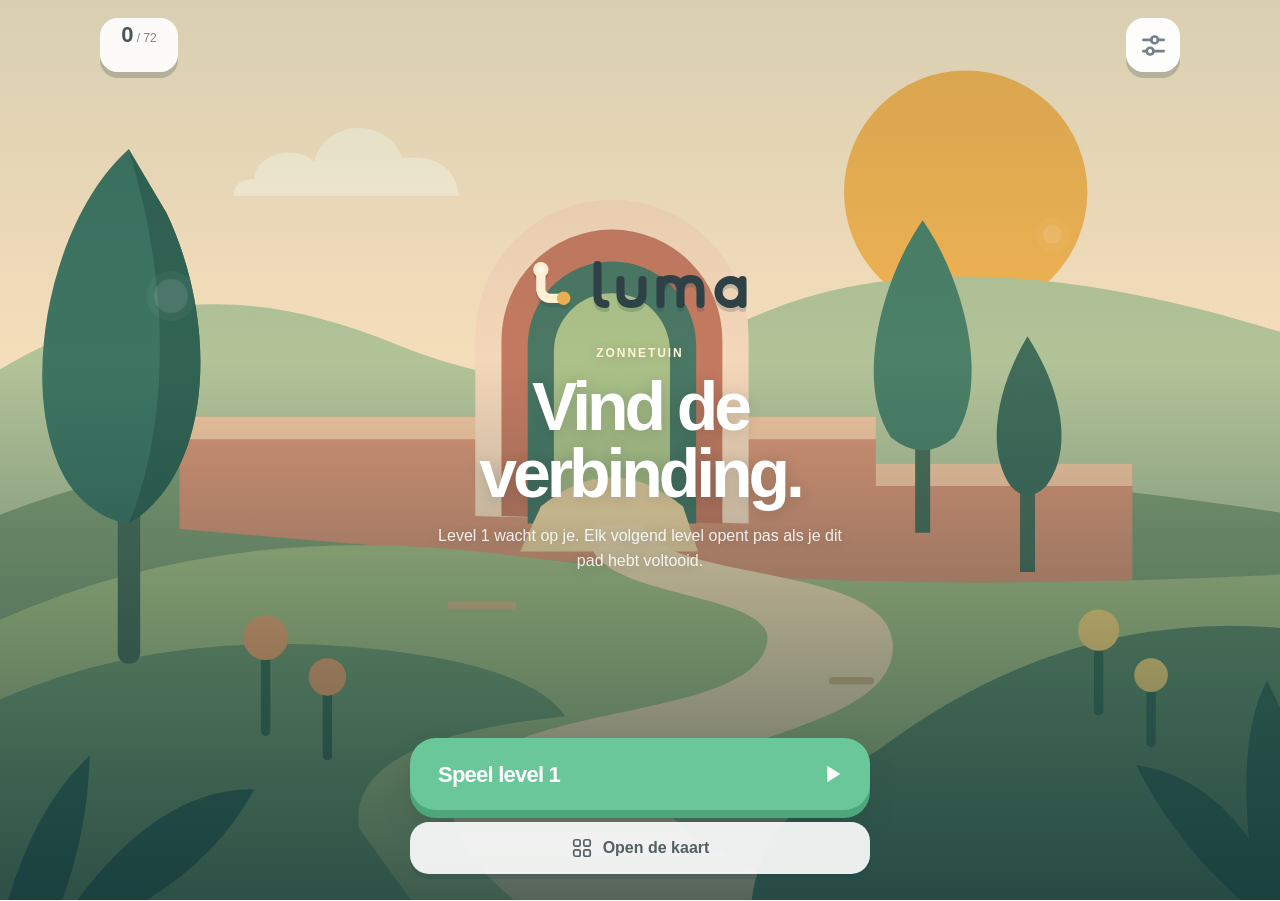
==== commit 619a5026: "Load Luma 5.2 journey UI" ====
--- a/index.html
+++ b/index.html
@@ -3,28 +3,30 @@
 <head>
 <meta charset="utf-8">
 <meta name="viewport" content="width=device-width, initial-scale=1, viewport-fit=cover">
-<meta name="theme-color" content="#FAF8F1">
-<meta name="app-version" content="5.1.0">
-<meta name="description" content="Kleine draai. Nieuwe richting. 72 lichtpuzzels, zes werelden en elke dag een nieuw patroon. Een moment voor jezelf.">
+<meta name="theme-color" content="#F3DFC1">
+<meta name="app-version" content="5.2.0">
+<meta name="description" content="Kleine draai. Nieuwe richting. Voltooi levels in volgorde en reis door zes werelden met 72 lichtpuzzels.">
 <meta name="apple-mobile-web-app-capable" content="yes">
 <meta name="mobile-web-app-capable" content="yes">
 <meta name="apple-mobile-web-app-status-bar-style" content="default">
 <meta name="apple-mobile-web-app-title" content="Luma">
 <meta name="format-detection" content="telephone=no">
-<title>Luma - Kleine draai. Nieuwe richting.</title>
-<link rel="manifest" href="./manifest.webmanifest?v=5.1.0">
-<link rel="icon" href="./icons/studio.svg?v=5.1.0" type="image/svg+xml">
-<link rel="apple-touch-icon" href="./icons/studio-180.png?v=5.1.0">
-<link rel="stylesheet" href="./assets/studio.css?v=5.1.0">
-<link rel="stylesheet" href="./assets/atlas.css?v=5.1.0">
-<script defer src="./assets/engine.js?v=5.1.0"></script>
-<script defer src="./assets/studio-art.js?v=5.1.0"></script>
-<script defer src="./assets/atlas-art.js?v=5.1.0"></script>
-<script defer src="./assets/studio.js?v=5.1.0"></script>
-<style>.boot{min-height:100svh;display:grid;place-content:center;text-align:center;gap:12px;font-family:system-ui,sans-serif;background:#FAF8F1;color:#2E4147}.boot h1{font-size:44px;margin:0}.boot p{margin:0}</style>
+<title>Luma - Jouw reis door 72 lichtpuzzels</title>
+<link rel="manifest" href="./manifest.webmanifest?v=5.2.0">
+<link rel="icon" href="./icons/studio.svg?v=5.2.0" type="image/svg+xml">
+<link rel="apple-touch-icon" href="./icons/studio-180.png?v=5.2.0">
+<link rel="stylesheet" href="./assets/studio.css?v=5.2.0">
+<link rel="stylesheet" href="./assets/atlas.css?v=5.2.0">
+<link rel="stylesheet" href="./assets/journey.css?v=5.2.0">
+<script defer src="./assets/engine.js?v=5.2.0"></script>
+<script defer src="./assets/studio-art.js?v=5.2.0"></script>
+<script defer src="./assets/atlas-art.js?v=5.2.0"></script>
+<script defer src="./assets/journey.js?v=5.2.0"></script>
+<script defer src="./assets/studio.js?v=5.2.0"></script>
+<style>.boot{min-height:100svh;display:grid;place-content:center;text-align:center;gap:12px;font-family:system-ui,sans-serif;background:#F3DFC1;color:#2E4147}.boot h1{font-size:44px;margin:0}.boot p{margin:0}</style>
 </head>
 <body>
-<main id="app"><div class="boot"><h1>luma</h1><p>Een nieuw patroon staat klaar.</p><a href="./controle.html" id="boot-help" hidden>Problemen met laden? Controleer de bestanden.</a></div></main>
+<main id="app"><div class="boot"><h1>luma</h1><p>Je volgende level staat klaar.</p><a href="./controle.html" id="boot-help" hidden>Problemen met laden? Controleer de bestanden.</a></div></main>
 <div id="modals"></div>
 <div id="live" class="sr-only" role="status" aria-live="polite" aria-atomic="true"></div>
 <div id="toast" class="toast" role="status" aria-live="polite"></div>
--- a/assets/journey.css
+++ b/assets/journey.css
@@ -0,0 +1,99 @@
+/* Luma 5.2.0 - map-first game UI: tactile panels, sequential nodes, no lives/currency/sidebar clutter. */
+:root{
+  --journey-green:#69C79A;
+  --journey-green-dark:#4EA77B;
+  --journey-cream:#F5E4C7;
+  --journey-panel:#F8F8F7;
+  --journey-shadow:#C8CBC8;
+  --journey-deep:#29353A;
+}
+body[data-journey-page="home"],body[data-journey-page="worlds"]{overflow-x:hidden}
+body[data-journey-page="home"] .app-header,
+body[data-journey-page="home"]>.bottom-nav,
+body[data-journey-page="worlds"] .app-header,
+body[data-journey-page="worlds"]>.bottom-nav{display:none!important}
+body[data-journey-page="home"] .shell,
+body[data-journey-page="worlds"] .shell{max-width:none;width:100%;padding:0;margin:0}
+.journey-opening-shell{min-height:100svh}
+.journey-opening{position:relative;isolation:isolate;min-height:100svh;overflow:hidden;background:#2F8E91;color:white;display:flex;flex-direction:column;padding:calc(18px + env(safe-area-inset-top)) max(20px,env(safe-area-inset-left)) calc(26px + env(safe-area-inset-bottom)) max(20px,env(safe-area-inset-right))}
+.journey-opening-scene{position:absolute;inset:0;z-index:-3;overflow:hidden}
+.journey-opening-scene .landscape{width:100%;height:100%;min-height:100%;object-fit:cover;transform:scale(1.16);transform-origin:center 54%}
+.journey-opening-vignette{position:absolute;inset:0;z-index:-2;background:linear-gradient(180deg,rgba(10,44,52,.14),rgba(10,44,52,.02) 40%,rgba(10,44,52,.68) 100%)}
+.journey-opening:before,.journey-opening:after{content:"";position:absolute;z-index:-1;border-radius:50%;background:rgba(255,255,255,.13);box-shadow:0 0 0 8px rgba(255,255,255,.035)}
+.journey-opening:before{width:34px;height:34px;left:12%;top:31%}.journey-opening:after{width:19px;height:19px;right:17%;top:25%}
+.journey-opening-top{display:flex;align-items:center;justify-content:space-between;gap:16px}
+.journey-mini-progress{height:54px;min-width:78px;padding:0 15px;border-radius:18px;background:rgba(255,255,255,.92);box-shadow:0 6px 0 rgba(26,62,66,.23);display:flex;align-items:baseline;justify-content:center;gap:4px;color:#4A5557;font-variant-numeric:tabular-nums}
+.journey-mini-progress strong{font-size:22px;letter-spacing:-.04em}.journey-mini-progress small{font-size:12px;color:#7C8587}
+.journey-square-button{width:54px;height:54px;border-radius:18px;display:flex;align-items:center;justify-content:center;background:rgba(255,255,255,.94);color:#768087;box-shadow:0 6px 0 rgba(26,62,66,.22);border:1px solid rgba(255,255,255,.35)}
+.journey-square-button .icon{width:27px;height:27px;stroke-width:2.4}.journey-square-button:active{transform:translateY(4px)!important;box-shadow:0 2px 0 rgba(26,62,66,.22)}
+.journey-opening-center{margin:auto;text-align:center;width:min(100%,520px);padding:44px 8px 28px;text-shadow:0 2px 14px rgba(20,43,47,.18)}
+.journey-opening-logo{display:flex;justify-content:center;margin-bottom:28px;color:white;filter:drop-shadow(0 4px 0 rgba(32,65,68,.2))}
+.journey-opening-logo .brand{color:white;gap:10px}.journey-opening-logo .brand-mark{width:54px;height:54px;color:#FFF0D4}.journey-opening-logo .brand-wordmark{width:168px;height:64px}
+.journey-opening-kicker{font-size:12px;font-weight:800;letter-spacing:.16em;text-transform:uppercase;color:#FFF5D7;margin-bottom:10px}
+.journey-opening h1{font-size:clamp(40px,11vw,64px);line-height:.98;letter-spacing:-.06em;color:white;max-width:540px;margin:auto}
+.journey-opening-center>p:last-child{max-width:420px;margin:18px auto 0;font-size:16px;line-height:1.55;color:rgba(255,255,255,.88)}
+.journey-opening-bottom{width:min(100%,440px);margin:0 auto;display:grid;gap:12px}
+.journey-main-cta{min-height:72px;border-radius:26px;padding:0 24px 0 28px;background:var(--journey-green);color:white;display:flex;align-items:center;justify-content:space-between;font-size:22px;font-weight:800;letter-spacing:-.035em;box-shadow:0 8px 0 var(--journey-green-dark),0 15px 28px rgba(19,66,57,.2)}
+.journey-main-cta .icon{width:28px;height:28px;fill:currentColor}.journey-main-cta:active{transform:translateY(5px)!important;box-shadow:0 3px 0 var(--journey-green-dark),0 8px 18px rgba(19,66,57,.18)}
+.journey-map-link{min-height:52px;border-radius:19px;background:rgba(255,255,255,.9);color:#536064;display:flex;align-items:center;justify-content:center;gap:10px;font-weight:750;box-shadow:0 5px 0 rgba(26,62,66,.18)}
+.journey-map-link .icon{width:22px;height:22px}
+.journey-map-shell{background:#F0DEC1;min-height:100svh}
+.journey-map{position:relative;min-height:100svh;padding:calc(18px + env(safe-area-inset-top)) 16px calc(110px + env(safe-area-inset-bottom));overflow:hidden;background:linear-gradient(180deg,#E9D0A8 0,#F1E0C2 34%,#F3E7D0 100%)}
+.journey-map-hero{position:absolute;left:-18%;right:-18%;top:0;height:430px;overflow:hidden;opacity:.92;pointer-events:none}
+.journey-map-hero:after{content:"";position:absolute;inset:0;background:linear-gradient(180deg,rgba(255,255,255,.04),rgba(242,225,194,.16) 58%,#E9D8BA 100%)}
+.journey-map-hero .landscape{width:100%;height:100%;object-fit:cover;transform:scale(1.1)}
+.journey-map-topbar{position:relative;z-index:5;display:grid;grid-template-columns:54px minmax(0,1fr) 54px;gap:12px;align-items:center;max-width:520px;margin:0 auto}
+.journey-map-title{text-align:center;color:#354349}.journey-map-title>span{font-size:10px;letter-spacing:.14em;font-weight:800;color:#718087}.journey-map-title h1{font-size:30px;letter-spacing:-.045em;margin:1px 0}.journey-map-title small{font-size:12px;color:#667478}
+.journey-world-tabs{position:relative;z-index:5;display:flex;gap:9px;justify-content:center;max-width:520px;margin:22px auto 0;overflow-x:auto;padding:0 3px 7px;scrollbar-width:none}.journey-world-tabs::-webkit-scrollbar{display:none}
+.journey-world-tab{width:52px;height:60px;border-radius:18px;background:rgba(255,255,255,.86);box-shadow:0 5px 0 rgba(121,104,80,.19);display:flex;flex-direction:column;align-items:center;justify-content:center;gap:2px;color:#667477;flex:0 0 auto}.journey-world-tab>span{display:flex}.journey-world-tab .icon{width:22px;height:22px}.journey-world-tab small{font-size:9px;font-weight:800}.journey-world-tab.selected{background:#FFF7E7;color:var(--journey-accent);outline:3px solid color-mix(in srgb,var(--journey-accent) 55%,white)}.journey-world-tab.locked{opacity:.42;box-shadow:0 3px 0 rgba(121,104,80,.12)}
+.journey-map-status{position:relative;z-index:4;display:flex;justify-content:center;gap:10px;max-width:520px;margin:17px auto 0}.journey-map-status>span{min-height:40px;padding:0 13px;border-radius:14px;background:rgba(255,255,255,.79);display:flex;align-items:center;gap:6px;font-size:12px;color:#667477;box-shadow:0 3px 0 rgba(121,104,80,.12)}.journey-map-status .icon{width:17px;height:17px;color:var(--journey-accent)}.journey-map-status strong{color:#3D4A4D}
+.journey-route-wrap{position:relative;z-index:2;width:min(100%,430px);height:1430px;margin:22px auto 0}
+.journey-route{position:absolute;inset:0;width:100%;height:100%;overflow:visible}
+.journey-route-segment{fill:none;stroke-width:11;stroke-linecap:round;vector-effect:non-scaling-stroke}.journey-route-segment.locked{stroke:rgba(125,117,104,.22)}.journey-route-segment.open{stroke:var(--journey-accent);filter:drop-shadow(0 2px 0 rgba(85,65,48,.12))}
+.journey-level-node{position:absolute;transform:translate(-50%,-50%);width:74px;height:74px;border-radius:50%;z-index:4;display:flex;align-items:center;justify-content:center;color:#4D585B}.journey-level-node.locked{opacity:.58}.journey-level-node:not(.locked):active{transform:translate(-50%,calc(-50% + 4px))!important}
+.journey-node-disc{width:68px;height:68px;border-radius:50%;display:flex;align-items:center;justify-content:center;background:#FFF4D8;border:6px solid rgba(88,94,91,.46);box-shadow:0 7px 0 rgba(109,95,72,.22),0 11px 20px rgba(101,83,58,.11)}.journey-node-disc strong{font-size:24px;letter-spacing:-.04em}.journey-node-disc .icon{width:28px;height:28px;color:#56886F}
+.journey-level-node.complete .journey-node-disc{background:#F5EED7;border-color:var(--journey-accent)}
+.journey-level-node.current{width:90px;height:90px}.journey-level-node.current .journey-node-disc{width:82px;height:82px;background:#FFF4D8;border-color:var(--journey-accent);box-shadow:0 8px 0 color-mix(in srgb,var(--journey-accent) 68%,#6D5D4A),0 16px 25px rgba(90,74,51,.17)}.journey-level-node.current .journey-node-disc strong{font-size:28px}
+.journey-current-marker{position:absolute;left:50%;bottom:68px;transform:translateX(-50%);width:58px;height:58px;border-radius:19px;background:#46565A;color:#FFF2D9;display:flex;align-items:center;justify-content:center;box-shadow:0 5px 0 #2F3B3E;z-index:6}.journey-current-marker:after{content:"";position:absolute;bottom:-8px;width:15px;height:15px;background:#46565A;transform:rotate(45deg);border-radius:2px}.journey-current-marker .brand-mark{width:38px;height:38px;position:relative;z-index:1}
+.journey-node-stars{position:absolute;top:-18px;left:50%;transform:translateX(-50%);display:flex;gap:3px}.journey-node-stars i{width:8px;height:8px;border-radius:50%;background:#B9B6A8;box-shadow:0 1px 0 white}.journey-node-stars i.on{background:#343B55}
+.journey-world-finish{position:absolute;transform:translate(-50%,-50%);width:62px;height:62px;border-radius:22px;background:#FFF5DA;color:var(--journey-accent);box-shadow:0 6px 0 rgba(109,95,72,.2);display:flex;align-items:center;justify-content:center;z-index:4}.journey-world-finish .icon{width:33px;height:33px}
+.journey-map-bottom-card{position:sticky;z-index:8;bottom:82px;width:min(100%,460px);margin:-18px auto 0;padding:14px 14px 14px 18px;border-radius:24px;background:rgba(249,249,248,.96);box-shadow:0 8px 0 rgba(147,145,139,.32),0 18px 36px rgba(85,72,56,.16);display:flex;align-items:center;justify-content:space-between;gap:14px;backdrop-filter:blur(14px)}
+.journey-map-bottom-card>div{min-width:0}.journey-map-bottom-card span{font-size:9px;letter-spacing:.12em;font-weight:800;color:#858A8B}.journey-map-bottom-card strong{display:block;font-size:19px;line-height:1.1;letter-spacing:-.03em;color:#38464A;margin-top:3px;white-space:nowrap;overflow:hidden;text-overflow:ellipsis}
+.journey-play-pill{height:58px;min-width:122px;border-radius:21px;background:var(--journey-green);color:white;box-shadow:0 6px 0 var(--journey-green-dark);display:flex;align-items:center;justify-content:center;gap:9px;padding:0 18px;font-size:16px;font-weight:800}.journey-play-pill .icon{width:21px;height:21px}.journey-play-pill:active{transform:translateY(4px)!important;box-shadow:0 2px 0 var(--journey-green-dark)}
+.journey-dock{position:fixed;z-index:20;left:12px;right:12px;bottom:calc(10px + env(safe-area-inset-bottom));height:70px;border-radius:24px;background:rgba(247,247,247,.97);box-shadow:0 6px 0 rgba(154,154,150,.3),0 14px 30px rgba(70,61,50,.15);display:flex;align-items:center;justify-content:space-around;padding:6px 12px;backdrop-filter:blur(18px)}.journey-dock button{min-width:78px;height:56px;border-radius:18px;display:flex;flex-direction:column;align-items:center;justify-content:center;gap:2px;color:#858B8E;font-size:10px;font-weight:750}.journey-dock button[aria-current]{color:var(--journey-accent);background:#FFF1D6}.journey-dock .icon{width:24px;height:24px}
+body[data-journey-page="play"]{background:#F3DFC1!important}
+body[data-journey-page="play"] .app-header{background:#F3DFC1;position:relative}
+body[data-journey-page="play"] .header-inner{max-width:760px;height:78px!important}
+body[data-journey-page="play"] .icon-button{background:#F7F7F5;box-shadow:0 5px 0 #C9CBC7;border-radius:17px}
+body[data-journey-page="play"] .play-shell{max-width:760px!important;width:calc(100% - 24px)!important;display:flex!important;flex-direction:column!important;gap:14px!important;padding:6px 0 calc(28px + env(safe-area-inset-bottom))!important}
+body[data-journey-page="play"] .play-stage{order:1;min-width:0}
+body[data-journey-page="play"] .game-score{position:relative;background:#F7F7F5;margin:2px 0 18px!important;padding:16px 20px 14px;border-radius:22px;box-shadow:0 7px 0 #C7C9C5;min-height:86px;align-items:flex-end!important}
+.journey-play-label{position:absolute;left:50%;top:-10px;transform:translateX(-50%);background:#70808A;color:white;padding:4px 15px;border-radius:3px 3px 0 0;font-size:10px;font-weight:850;letter-spacing:.08em}.journey-play-label:before,.journey-play-label:after{content:"";position:absolute;top:0;border-top:10px solid transparent}.journey-play-label:before{right:100%;border-right:7px solid #566770}.journey-play-label:after{left:100%;border-left:7px solid #566770}
+body[data-journey-page="play"] .game-score strong{font-size:31px!important;color:#4F5B63}.goal-count>.icon{color:var(--journey-accent)!important}
+body[data-journey-page="play"] .board-frame{border-radius:20px!important;padding:6px!important;background:#5B5D51!important;box-shadow:0 7px 0 rgba(71,68,57,.28)}
+body[data-journey-page="play"] .board{border-radius:15px!important;background:#5B5D51!important;gap:2px!important;padding:2px}
+body[data-journey-page="play"] .tile:before{inset:0!important;border-radius:7px!important;background:#F4DFC0!important}
+body[data-journey-page="play"] .tile.powered:before{background:#F8E8CA!important}
+body[data-journey-page="play"] .empty-tile{border-radius:7px;background:transparent}
+body[data-journey-page="play"] .connection-status{margin:15px 4px 0!important}
+body[data-journey-page="play"] .play-sidebar{order:2!important;display:flex!important;flex-direction:column!important;gap:12px!important;width:100%!important;position:static!important;padding:0!important;border:0!important;background:none!important}
+body[data-journey-page="play"] .game-world-card,body[data-journey-page="play"] .play-legend,body[data-journey-page="play"] .how-to{display:none!important}
+body[data-journey-page="play"] .objective{order:1;background:#F8F8F6;border-radius:21px;padding:16px 18px!important;box-shadow:0 6px 0 #C8CAC6;display:flex!important;gap:13px!important;align-items:center!important}
+body[data-journey-page="play"] .objective h2{font-size:19px!important}.objective p{font-size:13px!important;color:#707A7B!important}.objective-icon{width:45px!important;height:45px!important;border-radius:15px!important;background:#F8E5B7!important;color:#D49A2C!important}
+body[data-journey-page="play"] .booster-label{order:2;margin:3px 6px -2px!important}.booster-label .eyebrow{color:#7D7C74!important}
+body[data-journey-page="play"] .boosters{order:3;display:grid!important;grid-template-columns:repeat(3,1fr)!important;gap:10px!important;background:#F7F7F5;padding:12px!important;border-radius:23px;box-shadow:0 7px 0 #C7C9C5}
+body[data-journey-page="play"] .booster{min-height:84px!important;border-radius:18px!important;background:#FFF!important;padding:9px 6px!important;box-shadow:0 4px 0 #D6D8D4;display:flex!important;flex-direction:column!important;align-items:center!important;justify-content:center!important;gap:2px!important}.booster-symbol{width:38px!important;height:38px!important;border-radius:50%!important}.booster strong{font-size:13px!important}.booster small{font-size:10px!important}.booster:active:not(:disabled){transform:translateY(3px)!important;box-shadow:0 1px 0 #D6D8D4}
+body[data-journey-page="play"] .solved-next{order:4;margin-top:2px!important;background:var(--journey-green)!important;box-shadow:0 6px 0 var(--journey-green-dark)!important}
+body[data-journey-page="garden"] .collection-card{box-shadow:0 5px 0 color-mix(in srgb,var(--line) 80%,#B8B9B6);border-radius:22px}
+body[data-journey-page="garden"] .bottom-nav{background:rgba(248,248,247,.96);backdrop-filter:blur(18px)}
+.journey-force-locked{pointer-events:none;opacity:.44!important}.journey-lock-toast{position:fixed;z-index:100;left:50%;bottom:calc(92px + env(safe-area-inset-bottom));transform:translate(-50%,18px);max-width:calc(100% - 32px);padding:12px 17px;border-radius:15px;background:#303B3F;color:white;font-size:13px;font-weight:700;box-shadow:0 8px 26px rgba(0,0,0,.2);opacity:0;pointer-events:none;transition:.22s}.journey-lock-toast.show{opacity:1;transform:translate(-50%,0)}
+@media (min-width:700px){
+  .journey-opening{padding-inline:max(34px,env(safe-area-inset-left)) max(34px,env(safe-area-inset-right))}.journey-opening-top{width:min(100%,850px);margin:0 auto}.journey-opening-center{width:min(100%,620px)}.journey-opening h1{font-size:68px}.journey-opening-bottom{width:460px}
+  .journey-map{padding-inline:28px}.journey-map-topbar,.journey-world-tabs,.journey-map-status{max-width:620px}.journey-route-wrap{width:470px}.journey-map-bottom-card{width:500px}.journey-dock{left:50%;right:auto;transform:translateX(-50%);width:430px}
+  body[data-journey-page="play"] .play-shell{max-width:700px!important}
+}
+@media (min-width:1050px){
+  .journey-opening-scene .landscape{transform:scale(1.04)}.journey-opening-top{width:min(100%,1080px)}
+  .journey-map{padding-bottom:120px}.journey-map-hero{height:500px}.journey-route-wrap{width:500px}.journey-map-bottom-card{bottom:88px}
+}
+@media (prefers-reduced-motion:reduce){.journey-opening-scene .landscape{transform:none}.journey-lock-toast,.journey-route-segment{transition:none!important}}
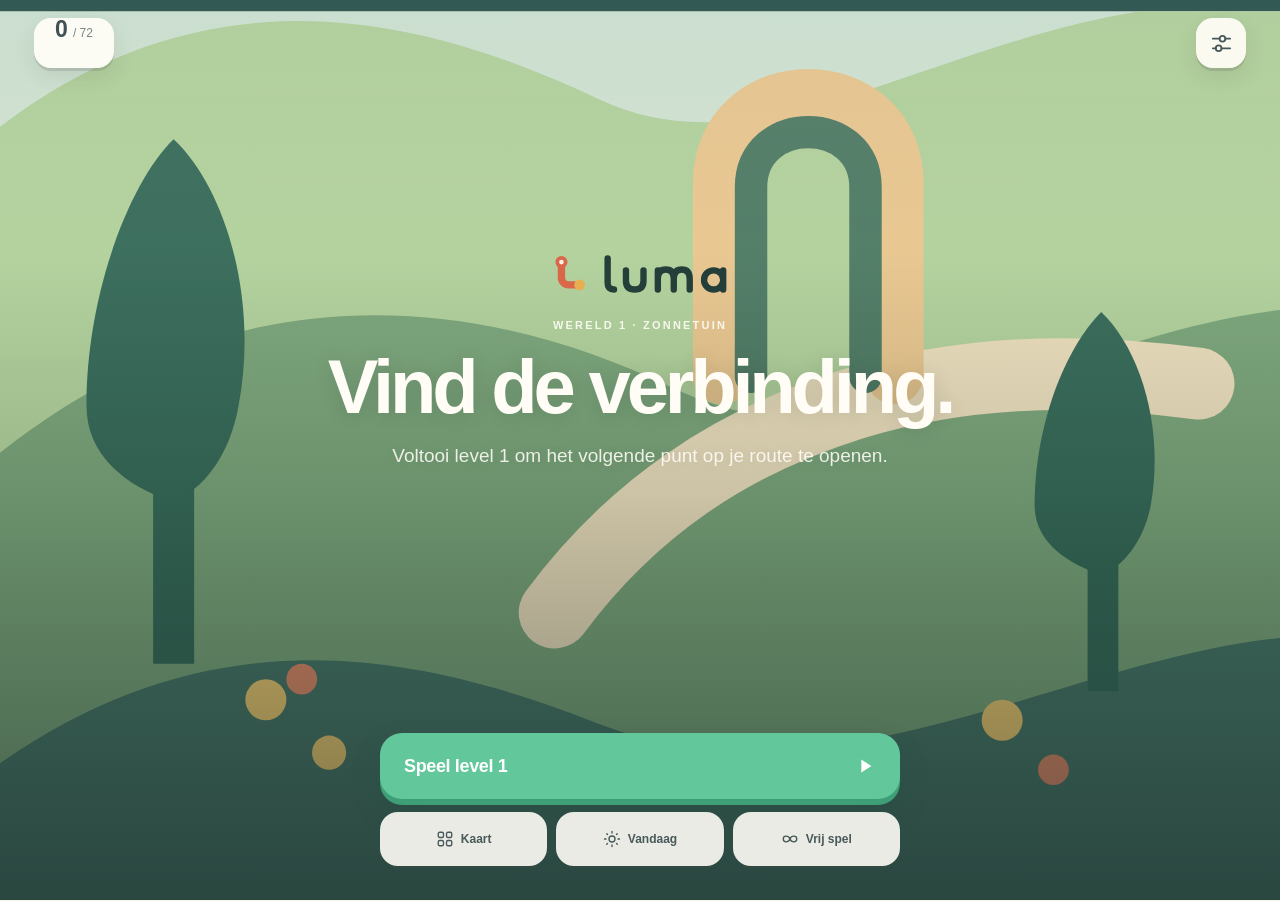
==== commit e58f378b: "Luma 5.3: full visual polish runtime" ====
--- a/index.html
+++ b/index.html
@@ -3,30 +3,30 @@
 <head>
 <meta charset="utf-8">
 <meta name="viewport" content="width=device-width, initial-scale=1, viewport-fit=cover">
-<meta name="theme-color" content="#F3DFC1">
-<meta name="app-version" content="5.2.0">
-<meta name="description" content="Kleine draai. Nieuwe richting. Voltooi levels in volgorde en reis door zes werelden met 72 lichtpuzzels.">
+<meta name="theme-color" content="#F6ECD9">
+<meta name="app-version" content="5.3.0">
+<meta name="description" content="Kleine draai. Nieuwe richting. Voltooi levels in volgorde en reis door zes opnieuw geïllustreerde werelden met 72 lichtpuzzels.">
 <meta name="apple-mobile-web-app-capable" content="yes">
 <meta name="mobile-web-app-capable" content="yes">
 <meta name="apple-mobile-web-app-status-bar-style" content="default">
 <meta name="apple-mobile-web-app-title" content="Luma">
 <meta name="format-detection" content="telephone=no">
 <title>Luma - Jouw reis door 72 lichtpuzzels</title>
-<link rel="manifest" href="./manifest.webmanifest?v=5.2.0">
-<link rel="icon" href="./icons/studio.svg?v=5.2.0" type="image/svg+xml">
-<link rel="apple-touch-icon" href="./icons/studio-180.png?v=5.2.0">
-<link rel="stylesheet" href="./assets/studio.css?v=5.2.0">
-<link rel="stylesheet" href="./assets/atlas.css?v=5.2.0">
-<link rel="stylesheet" href="./assets/journey.css?v=5.2.0">
-<script defer src="./assets/engine.js?v=5.2.0"></script>
-<script defer src="./assets/studio-art.js?v=5.2.0"></script>
-<script defer src="./assets/atlas-art.js?v=5.2.0"></script>
-<script defer src="./assets/journey.js?v=5.2.0"></script>
-<script defer src="./assets/studio.js?v=5.2.0"></script>
-<style>.boot{min-height:100svh;display:grid;place-content:center;text-align:center;gap:12px;font-family:system-ui,sans-serif;background:#F3DFC1;color:#2E4147}.boot h1{font-size:44px;margin:0}.boot p{margin:0}</style>
+<link rel="manifest" href="./manifest.webmanifest?v=5.3.0">
+<link rel="icon" href="./icons/studio.svg?v=5.3.0" type="image/svg+xml">
+<link rel="apple-touch-icon" href="./icons/studio-180.png?v=5.3.0">
+<link rel="stylesheet" href="./assets/studio.css?v=5.3.0">
+<link rel="stylesheet" href="./assets/atlas.css?v=5.3.0">
+<link rel="stylesheet" href="./assets/journey.css?v=5.3.0">
+<script defer src="./assets/engine.js?v=5.3.0"></script>
+<script defer src="./assets/studio-art.js?v=5.3.0"></script>
+<script defer src="./assets/atlas-art.js?v=5.3.0"></script>
+<script defer src="./assets/journey.js?v=5.3.0"></script>
+<script defer src="./assets/studio.js?v=5.3.0"></script>
+<style>.boot{min-height:100svh;display:grid;place-content:center;text-align:center;gap:12px;font-family:system-ui,sans-serif;background:#F6ECD9;color:#2E4147}.boot h1{font-size:44px;margin:0}.boot p{margin:0}</style>
 </head>
 <body>
-<main id="app"><div class="boot"><h1>luma</h1><p>Je volgende level staat klaar.</p><a href="./controle.html" id="boot-help" hidden>Problemen met laden? Controleer de bestanden.</a></div></main>
+<main id="app"><div class="boot"><h1>luma</h1><p>Je route staat klaar.</p><a href="./controle.html" id="boot-help" hidden>Problemen met laden? Controleer de bestanden.</a></div></main>
 <div id="modals"></div>
 <div id="live" class="sr-only" role="status" aria-live="polite" aria-atomic="true"></div>
 <div id="toast" class="toast" role="status" aria-live="polite"></div>
--- a/assets/journey.css
+++ b/assets/journey.css
@@ -1,99 +1,17 @@
-/* Luma 5.2.0 - map-first game UI: tactile panels, sequential nodes, no lives/currency/sidebar clutter. */
-:root{
-  --journey-green:#69C79A;
-  --journey-green-dark:#4EA77B;
-  --journey-cream:#F5E4C7;
-  --journey-panel:#F8F8F7;
-  --journey-shadow:#C8CBC8;
-  --journey-deep:#29353A;
-}
-body[data-journey-page="home"],body[data-journey-page="worlds"]{overflow-x:hidden}
-body[data-journey-page="home"] .app-header,
-body[data-journey-page="home"]>.bottom-nav,
-body[data-journey-page="worlds"] .app-header,
-body[data-journey-page="worlds"]>.bottom-nav{display:none!important}
-body[data-journey-page="home"] .shell,
-body[data-journey-page="worlds"] .shell{max-width:none;width:100%;padding:0;margin:0}
-.journey-opening-shell{min-height:100svh}
-.journey-opening{position:relative;isolation:isolate;min-height:100svh;overflow:hidden;background:#2F8E91;color:white;display:flex;flex-direction:column;padding:calc(18px + env(safe-area-inset-top)) max(20px,env(safe-area-inset-left)) calc(26px + env(safe-area-inset-bottom)) max(20px,env(safe-area-inset-right))}
-.journey-opening-scene{position:absolute;inset:0;z-index:-3;overflow:hidden}
-.journey-opening-scene .landscape{width:100%;height:100%;min-height:100%;object-fit:cover;transform:scale(1.16);transform-origin:center 54%}
-.journey-opening-vignette{position:absolute;inset:0;z-index:-2;background:linear-gradient(180deg,rgba(10,44,52,.14),rgba(10,44,52,.02) 40%,rgba(10,44,52,.68) 100%)}
-.journey-opening:before,.journey-opening:after{content:"";position:absolute;z-index:-1;border-radius:50%;background:rgba(255,255,255,.13);box-shadow:0 0 0 8px rgba(255,255,255,.035)}
-.journey-opening:before{width:34px;height:34px;left:12%;top:31%}.journey-opening:after{width:19px;height:19px;right:17%;top:25%}
-.journey-opening-top{display:flex;align-items:center;justify-content:space-between;gap:16px}
-.journey-mini-progress{height:54px;min-width:78px;padding:0 15px;border-radius:18px;background:rgba(255,255,255,.92);box-shadow:0 6px 0 rgba(26,62,66,.23);display:flex;align-items:baseline;justify-content:center;gap:4px;color:#4A5557;font-variant-numeric:tabular-nums}
-.journey-mini-progress strong{font-size:22px;letter-spacing:-.04em}.journey-mini-progress small{font-size:12px;color:#7C8587}
-.journey-square-button{width:54px;height:54px;border-radius:18px;display:flex;align-items:center;justify-content:center;background:rgba(255,255,255,.94);color:#768087;box-shadow:0 6px 0 rgba(26,62,66,.22);border:1px solid rgba(255,255,255,.35)}
-.journey-square-button .icon{width:27px;height:27px;stroke-width:2.4}.journey-square-button:active{transform:translateY(4px)!important;box-shadow:0 2px 0 rgba(26,62,66,.22)}
-.journey-opening-center{margin:auto;text-align:center;width:min(100%,520px);padding:44px 8px 28px;text-shadow:0 2px 14px rgba(20,43,47,.18)}
-.journey-opening-logo{display:flex;justify-content:center;margin-bottom:28px;color:white;filter:drop-shadow(0 4px 0 rgba(32,65,68,.2))}
-.journey-opening-logo .brand{color:white;gap:10px}.journey-opening-logo .brand-mark{width:54px;height:54px;color:#FFF0D4}.journey-opening-logo .brand-wordmark{width:168px;height:64px}
-.journey-opening-kicker{font-size:12px;font-weight:800;letter-spacing:.16em;text-transform:uppercase;color:#FFF5D7;margin-bottom:10px}
-.journey-opening h1{font-size:clamp(40px,11vw,64px);line-height:.98;letter-spacing:-.06em;color:white;max-width:540px;margin:auto}
-.journey-opening-center>p:last-child{max-width:420px;margin:18px auto 0;font-size:16px;line-height:1.55;color:rgba(255,255,255,.88)}
-.journey-opening-bottom{width:min(100%,440px);margin:0 auto;display:grid;gap:12px}
-.journey-main-cta{min-height:72px;border-radius:26px;padding:0 24px 0 28px;background:var(--journey-green);color:white;display:flex;align-items:center;justify-content:space-between;font-size:22px;font-weight:800;letter-spacing:-.035em;box-shadow:0 8px 0 var(--journey-green-dark),0 15px 28px rgba(19,66,57,.2)}
-.journey-main-cta .icon{width:28px;height:28px;fill:currentColor}.journey-main-cta:active{transform:translateY(5px)!important;box-shadow:0 3px 0 var(--journey-green-dark),0 8px 18px rgba(19,66,57,.18)}
-.journey-map-link{min-height:52px;border-radius:19px;background:rgba(255,255,255,.9);color:#536064;display:flex;align-items:center;justify-content:center;gap:10px;font-weight:750;box-shadow:0 5px 0 rgba(26,62,66,.18)}
-.journey-map-link .icon{width:22px;height:22px}
-.journey-map-shell{background:#F0DEC1;min-height:100svh}
-.journey-map{position:relative;min-height:100svh;padding:calc(18px + env(safe-area-inset-top)) 16px calc(110px + env(safe-area-inset-bottom));overflow:hidden;background:linear-gradient(180deg,#E9D0A8 0,#F1E0C2 34%,#F3E7D0 100%)}
-.journey-map-hero{position:absolute;left:-18%;right:-18%;top:0;height:430px;overflow:hidden;opacity:.92;pointer-events:none}
-.journey-map-hero:after{content:"";position:absolute;inset:0;background:linear-gradient(180deg,rgba(255,255,255,.04),rgba(242,225,194,.16) 58%,#E9D8BA 100%)}
-.journey-map-hero .landscape{width:100%;height:100%;object-fit:cover;transform:scale(1.1)}
-.journey-map-topbar{position:relative;z-index:5;display:grid;grid-template-columns:54px minmax(0,1fr) 54px;gap:12px;align-items:center;max-width:520px;margin:0 auto}
-.journey-map-title{text-align:center;color:#354349}.journey-map-title>span{font-size:10px;letter-spacing:.14em;font-weight:800;color:#718087}.journey-map-title h1{font-size:30px;letter-spacing:-.045em;margin:1px 0}.journey-map-title small{font-size:12px;color:#667478}
-.journey-world-tabs{position:relative;z-index:5;display:flex;gap:9px;justify-content:center;max-width:520px;margin:22px auto 0;overflow-x:auto;padding:0 3px 7px;scrollbar-width:none}.journey-world-tabs::-webkit-scrollbar{display:none}
-.journey-world-tab{width:52px;height:60px;border-radius:18px;background:rgba(255,255,255,.86);box-shadow:0 5px 0 rgba(121,104,80,.19);display:flex;flex-direction:column;align-items:center;justify-content:center;gap:2px;color:#667477;flex:0 0 auto}.journey-world-tab>span{display:flex}.journey-world-tab .icon{width:22px;height:22px}.journey-world-tab small{font-size:9px;font-weight:800}.journey-world-tab.selected{background:#FFF7E7;color:var(--journey-accent);outline:3px solid color-mix(in srgb,var(--journey-accent) 55%,white)}.journey-world-tab.locked{opacity:.42;box-shadow:0 3px 0 rgba(121,104,80,.12)}
-.journey-map-status{position:relative;z-index:4;display:flex;justify-content:center;gap:10px;max-width:520px;margin:17px auto 0}.journey-map-status>span{min-height:40px;padding:0 13px;border-radius:14px;background:rgba(255,255,255,.79);display:flex;align-items:center;gap:6px;font-size:12px;color:#667477;box-shadow:0 3px 0 rgba(121,104,80,.12)}.journey-map-status .icon{width:17px;height:17px;color:var(--journey-accent)}.journey-map-status strong{color:#3D4A4D}
-.journey-route-wrap{position:relative;z-index:2;width:min(100%,430px);height:1430px;margin:22px auto 0}
-.journey-route{position:absolute;inset:0;width:100%;height:100%;overflow:visible}
-.journey-route-segment{fill:none;stroke-width:11;stroke-linecap:round;vector-effect:non-scaling-stroke}.journey-route-segment.locked{stroke:rgba(125,117,104,.22)}.journey-route-segment.open{stroke:var(--journey-accent);filter:drop-shadow(0 2px 0 rgba(85,65,48,.12))}
-.journey-level-node{position:absolute;transform:translate(-50%,-50%);width:74px;height:74px;border-radius:50%;z-index:4;display:flex;align-items:center;justify-content:center;color:#4D585B}.journey-level-node.locked{opacity:.58}.journey-level-node:not(.locked):active{transform:translate(-50%,calc(-50% + 4px))!important}
-.journey-node-disc{width:68px;height:68px;border-radius:50%;display:flex;align-items:center;justify-content:center;background:#FFF4D8;border:6px solid rgba(88,94,91,.46);box-shadow:0 7px 0 rgba(109,95,72,.22),0 11px 20px rgba(101,83,58,.11)}.journey-node-disc strong{font-size:24px;letter-spacing:-.04em}.journey-node-disc .icon{width:28px;height:28px;color:#56886F}
-.journey-level-node.complete .journey-node-disc{background:#F5EED7;border-color:var(--journey-accent)}
-.journey-level-node.current{width:90px;height:90px}.journey-level-node.current .journey-node-disc{width:82px;height:82px;background:#FFF4D8;border-color:var(--journey-accent);box-shadow:0 8px 0 color-mix(in srgb,var(--journey-accent) 68%,#6D5D4A),0 16px 25px rgba(90,74,51,.17)}.journey-level-node.current .journey-node-disc strong{font-size:28px}
-.journey-current-marker{position:absolute;left:50%;bottom:68px;transform:translateX(-50%);width:58px;height:58px;border-radius:19px;background:#46565A;color:#FFF2D9;display:flex;align-items:center;justify-content:center;box-shadow:0 5px 0 #2F3B3E;z-index:6}.journey-current-marker:after{content:"";position:absolute;bottom:-8px;width:15px;height:15px;background:#46565A;transform:rotate(45deg);border-radius:2px}.journey-current-marker .brand-mark{width:38px;height:38px;position:relative;z-index:1}
-.journey-node-stars{position:absolute;top:-18px;left:50%;transform:translateX(-50%);display:flex;gap:3px}.journey-node-stars i{width:8px;height:8px;border-radius:50%;background:#B9B6A8;box-shadow:0 1px 0 white}.journey-node-stars i.on{background:#343B55}
-.journey-world-finish{position:absolute;transform:translate(-50%,-50%);width:62px;height:62px;border-radius:22px;background:#FFF5DA;color:var(--journey-accent);box-shadow:0 6px 0 rgba(109,95,72,.2);display:flex;align-items:center;justify-content:center;z-index:4}.journey-world-finish .icon{width:33px;height:33px}
-.journey-map-bottom-card{position:sticky;z-index:8;bottom:82px;width:min(100%,460px);margin:-18px auto 0;padding:14px 14px 14px 18px;border-radius:24px;background:rgba(249,249,248,.96);box-shadow:0 8px 0 rgba(147,145,139,.32),0 18px 36px rgba(85,72,56,.16);display:flex;align-items:center;justify-content:space-between;gap:14px;backdrop-filter:blur(14px)}
-.journey-map-bottom-card>div{min-width:0}.journey-map-bottom-card span{font-size:9px;letter-spacing:.12em;font-weight:800;color:#858A8B}.journey-map-bottom-card strong{display:block;font-size:19px;line-height:1.1;letter-spacing:-.03em;color:#38464A;margin-top:3px;white-space:nowrap;overflow:hidden;text-overflow:ellipsis}
-.journey-play-pill{height:58px;min-width:122px;border-radius:21px;background:var(--journey-green);color:white;box-shadow:0 6px 0 var(--journey-green-dark);display:flex;align-items:center;justify-content:center;gap:9px;padding:0 18px;font-size:16px;font-weight:800}.journey-play-pill .icon{width:21px;height:21px}.journey-play-pill:active{transform:translateY(4px)!important;box-shadow:0 2px 0 var(--journey-green-dark)}
-.journey-dock{position:fixed;z-index:20;left:12px;right:12px;bottom:calc(10px + env(safe-area-inset-bottom));height:70px;border-radius:24px;background:rgba(247,247,247,.97);box-shadow:0 6px 0 rgba(154,154,150,.3),0 14px 30px rgba(70,61,50,.15);display:flex;align-items:center;justify-content:space-around;padding:6px 12px;backdrop-filter:blur(18px)}.journey-dock button{min-width:78px;height:56px;border-radius:18px;display:flex;flex-direction:column;align-items:center;justify-content:center;gap:2px;color:#858B8E;font-size:10px;font-weight:750}.journey-dock button[aria-current]{color:var(--journey-accent);background:#FFF1D6}.journey-dock .icon{width:24px;height:24px}
-body[data-journey-page="play"]{background:#F3DFC1!important}
-body[data-journey-page="play"] .app-header{background:#F3DFC1;position:relative}
-body[data-journey-page="play"] .header-inner{max-width:760px;height:78px!important}
-body[data-journey-page="play"] .icon-button{background:#F7F7F5;box-shadow:0 5px 0 #C9CBC7;border-radius:17px}
-body[data-journey-page="play"] .play-shell{max-width:760px!important;width:calc(100% - 24px)!important;display:flex!important;flex-direction:column!important;gap:14px!important;padding:6px 0 calc(28px + env(safe-area-inset-bottom))!important}
-body[data-journey-page="play"] .play-stage{order:1;min-width:0}
-body[data-journey-page="play"] .game-score{position:relative;background:#F7F7F5;margin:2px 0 18px!important;padding:16px 20px 14px;border-radius:22px;box-shadow:0 7px 0 #C7C9C5;min-height:86px;align-items:flex-end!important}
-.journey-play-label{position:absolute;left:50%;top:-10px;transform:translateX(-50%);background:#70808A;color:white;padding:4px 15px;border-radius:3px 3px 0 0;font-size:10px;font-weight:850;letter-spacing:.08em}.journey-play-label:before,.journey-play-label:after{content:"";position:absolute;top:0;border-top:10px solid transparent}.journey-play-label:before{right:100%;border-right:7px solid #566770}.journey-play-label:after{left:100%;border-left:7px solid #566770}
-body[data-journey-page="play"] .game-score strong{font-size:31px!important;color:#4F5B63}.goal-count>.icon{color:var(--journey-accent)!important}
-body[data-journey-page="play"] .board-frame{border-radius:20px!important;padding:6px!important;background:#5B5D51!important;box-shadow:0 7px 0 rgba(71,68,57,.28)}
-body[data-journey-page="play"] .board{border-radius:15px!important;background:#5B5D51!important;gap:2px!important;padding:2px}
-body[data-journey-page="play"] .tile:before{inset:0!important;border-radius:7px!important;background:#F4DFC0!important}
-body[data-journey-page="play"] .tile.powered:before{background:#F8E8CA!important}
-body[data-journey-page="play"] .empty-tile{border-radius:7px;background:transparent}
-body[data-journey-page="play"] .connection-status{margin:15px 4px 0!important}
-body[data-journey-page="play"] .play-sidebar{order:2!important;display:flex!important;flex-direction:column!important;gap:12px!important;width:100%!important;position:static!important;padding:0!important;border:0!important;background:none!important}
-body[data-journey-page="play"] .game-world-card,body[data-journey-page="play"] .play-legend,body[data-journey-page="play"] .how-to{display:none!important}
-body[data-journey-page="play"] .objective{order:1;background:#F8F8F6;border-radius:21px;padding:16px 18px!important;box-shadow:0 6px 0 #C8CAC6;display:flex!important;gap:13px!important;align-items:center!important}
-body[data-journey-page="play"] .objective h2{font-size:19px!important}.objective p{font-size:13px!important;color:#707A7B!important}.objective-icon{width:45px!important;height:45px!important;border-radius:15px!important;background:#F8E5B7!important;color:#D49A2C!important}
-body[data-journey-page="play"] .booster-label{order:2;margin:3px 6px -2px!important}.booster-label .eyebrow{color:#7D7C74!important}
-body[data-journey-page="play"] .boosters{order:3;display:grid!important;grid-template-columns:repeat(3,1fr)!important;gap:10px!important;background:#F7F7F5;padding:12px!important;border-radius:23px;box-shadow:0 7px 0 #C7C9C5}
-body[data-journey-page="play"] .booster{min-height:84px!important;border-radius:18px!important;background:#FFF!important;padding:9px 6px!important;box-shadow:0 4px 0 #D6D8D4;display:flex!important;flex-direction:column!important;align-items:center!important;justify-content:center!important;gap:2px!important}.booster-symbol{width:38px!important;height:38px!important;border-radius:50%!important}.booster strong{font-size:13px!important}.booster small{font-size:10px!important}.booster:active:not(:disabled){transform:translateY(3px)!important;box-shadow:0 1px 0 #D6D8D4}
-body[data-journey-page="play"] .solved-next{order:4;margin-top:2px!important;background:var(--journey-green)!important;box-shadow:0 6px 0 var(--journey-green-dark)!important}
-body[data-journey-page="garden"] .collection-card{box-shadow:0 5px 0 color-mix(in srgb,var(--line) 80%,#B8B9B6);border-radius:22px}
-body[data-journey-page="garden"] .bottom-nav{background:rgba(248,248,247,.96);backdrop-filter:blur(18px)}
-.journey-force-locked{pointer-events:none;opacity:.44!important}.journey-lock-toast{position:fixed;z-index:100;left:50%;bottom:calc(92px + env(safe-area-inset-bottom));transform:translate(-50%,18px);max-width:calc(100% - 32px);padding:12px 17px;border-radius:15px;background:#303B3F;color:white;font-size:13px;font-weight:700;box-shadow:0 8px 26px rgba(0,0,0,.2);opacity:0;pointer-events:none;transition:.22s}.journey-lock-toast.show{opacity:1;transform:translate(-50%,0)}
-@media (min-width:700px){
-  .journey-opening{padding-inline:max(34px,env(safe-area-inset-left)) max(34px,env(safe-area-inset-right))}.journey-opening-top{width:min(100%,850px);margin:0 auto}.journey-opening-center{width:min(100%,620px)}.journey-opening h1{font-size:68px}.journey-opening-bottom{width:460px}
-  .journey-map{padding-inline:28px}.journey-map-topbar,.journey-world-tabs,.journey-map-status{max-width:620px}.journey-route-wrap{width:470px}.journey-map-bottom-card{width:500px}.journey-dock{left:50%;right:auto;transform:translateX(-50%);width:430px}
-  body[data-journey-page="play"] .play-shell{max-width:700px!important}
-}
-@media (min-width:1050px){
-  .journey-opening-scene .landscape{transform:scale(1.04)}.journey-opening-top{width:min(100%,1080px)}
-  .journey-map{padding-bottom:120px}.journey-map-hero{height:500px}.journey-route-wrap{width:500px}.journey-map-bottom-card{bottom:88px}
-}
-@media (prefers-reduced-motion:reduce){.journey-opening-scene .landscape{transform:none}.journey-lock-toast,.journey-route-segment{transition:none!important}}
+/* Luma 5.3.0 - polished journey, map and gameplay presentation. */
+:root{--v53-action:#62C79A;--v53-action-deep:#3E9E75;--v53-cream:#FAF4E7;--v53-paper:#FFFDF7;--v53-ink:#2E4147;--v53-muted:#6F7978;--v53-shadow:0 10px 30px rgba(54,50,42,.12);--v53-soft-shadow:0 3px 0 rgba(64,60,52,.12),0 12px 28px rgba(64,60,52,.10)}
+body{background:var(--bg);min-height:100svh}.v53-icon-btn{width:50px;height:50px;border-radius:17px;background:rgba(255,253,247,.94);display:grid;place-items:center;color:#46575A;box-shadow:0 3px 0 rgba(71,76,74,.16),0 9px 22px rgba(54,48,38,.09);backdrop-filter:blur(16px)}.v53-icon-btn .icon{width:23px;height:23px;stroke-width:1.9}
+/* Opening */
+.v53-home{position:relative;min-height:100svh;overflow:hidden;color:#FFFDF7;background:#365E58;isolation:isolate}.v53-home-art,.v53-home-art>svg,.v53-map-background,.v53-map-background>svg{position:absolute;inset:0;width:100%;height:100%}.v53-home-art>svg,.v53-map-background>svg{display:block}.v53-home-art>svg{transform:translateY(2.5%) scale(1.025);transform-origin:center}.v53-home-shade{position:absolute;inset:0;z-index:1;background:linear-gradient(180deg,rgba(17,31,31,.07) 0%,rgba(17,31,31,.04) 28%,rgba(17,31,31,.18) 55%,rgba(17,31,31,.56) 100%)}.v53-home-hud{position:relative;z-index:3;padding:calc(18px + env(safe-area-inset-top)) max(22px,env(safe-area-inset-right)) 0 max(22px,env(safe-area-inset-left));display:flex;align-items:center;justify-content:space-between}.v53-progress-badge{height:50px;min-width:80px;padding:0 15px;display:flex;align-items:baseline;justify-content:center;gap:5px;border-radius:17px;background:rgba(255,253,247,.94);color:#405054;box-shadow:0 3px 0 rgba(71,76,74,.16),0 9px 22px rgba(54,48,38,.09);backdrop-filter:blur(16px)}.v53-progress-badge strong{font-size:23px;line-height:1;font-variant-numeric:tabular-nums}.v53-progress-badge small{font-size:12px;color:#7A8585}.v53-home-copy{position:relative;z-index:3;width:min(88%,650px);margin:clamp(120px,26vh,340px) auto 0;text-align:center;text-shadow:0 2px 20px rgba(20,28,28,.12)}.v53-logo{display:flex;justify-content:center;margin-bottom:18px;color:#FFFDF6}.v53-logo .atelier-brand{gap:10px}.v53-logo .brand-mark{width:43px;height:43px}.v53-logo .brand-wordmark{width:132px;height:51px}.v53-world-kicker{font-size:11px!important;font-weight:800;letter-spacing:.2em;margin:0 0 15px!important;opacity:.9}.v53-home h1{font-size:clamp(44px,9vw,76px);line-height:.98;letter-spacing:-.055em;color:#FFFDF6;text-wrap:balance}.v53-home-copy>p:last-child{max-width:540px;margin:18px auto 0;font-size:clamp(15px,2.1vw,19px);line-height:1.5;color:rgba(255,253,247,.88);text-wrap:balance}.v53-home-actions{position:absolute;z-index:3;left:50%;bottom:calc(24px + env(safe-area-inset-bottom));transform:translateX(-50%);width:min(calc(100% - 36px),570px)}.v53-primary{height:66px;width:100%;border-radius:22px;padding:0 24px;background:var(--v53-action);color:white;display:flex;align-items:center;justify-content:space-between;font-size:18px;font-weight:760;letter-spacing:-.02em;box-shadow:0 6px 0 var(--v53-action-deep),0 14px 30px rgba(28,77,58,.2)}.v53-primary .icon{width:22px;height:22px}.v53-primary:active{transform:translateY(4px)!important;box-shadow:0 2px 0 var(--v53-action-deep),0 8px 18px rgba(28,77,58,.18)}.v53-home-secondary{display:grid;grid-template-columns:repeat(3,1fr);gap:9px;margin-top:13px}.v53-home-secondary button{height:54px;border-radius:18px;background:rgba(255,253,247,.9);color:#47595A;display:flex;align-items:center;justify-content:center;gap:7px;font-size:12px;font-weight:720;box-shadow:0 2px 0 rgba(71,76,74,.13);backdrop-filter:blur(16px)}.v53-home-secondary .icon{width:18px;height:18px}
+/* Map */
+.v53-map{position:relative;min-height:100svh;padding:calc(14px + env(safe-area-inset-top)) 18px calc(126px + env(safe-area-inset-bottom));background:#F6ECD9;color:#35474A;isolation:isolate}.v53-map-background{position:fixed;z-index:-3;opacity:.44}.v53-map-veil{position:fixed;inset:0;z-index:-2;background:linear-gradient(180deg,rgba(255,249,235,.90),rgba(250,239,216,.74) 30%,rgba(246,232,205,.70) 100%)}.v53-map-header{position:sticky;top:calc(8px + env(safe-area-inset-top));z-index:14;max-width:620px;margin:0 auto;display:grid;grid-template-columns:50px 1fr 50px;align-items:center;gap:14px}.v53-map-header>div{text-align:center}.v53-map-header span,.v53-collection-header span,.v53-game-header span{display:block;font-size:10px;font-weight:800;letter-spacing:.15em;color:#6F7B7B}.v53-map-header h1{font-size:31px;line-height:1.05;letter-spacing:-.045em;margin:3px 0}.v53-map-header small{font-size:12px;color:#7D8786}.v53-world-tabs{position:sticky;top:calc(76px + env(safe-area-inset-top));z-index:13;display:grid;grid-template-columns:repeat(6,1fr);gap:7px;width:min(100%,520px);margin:18px auto 12px;padding:7px;border-radius:22px;background:rgba(255,253,247,.78);backdrop-filter:blur(16px);box-shadow:0 2px 0 rgba(75,72,64,.08)}.v53-world-tab{height:50px;border-radius:16px;display:flex;flex-direction:column;align-items:center;justify-content:center;gap:1px;color:#7E8685}.v53-world-tab span{display:grid;place-items:center}.v53-world-tab .icon{width:19px;height:19px}.v53-world-tab small{font-size:9px;font-weight:800}.v53-world-tab.selected{background:#FFFDF7;color:var(--scene-accent);box-shadow:0 2px 8px rgba(75,72,64,.12)}.v53-world-tab:disabled{opacity:.33}.v53-map-meta{width:min(100%,480px);margin:0 auto 2px;display:flex;justify-content:center;gap:9px}.v53-map-meta>span{height:36px;padding:0 12px;border-radius:13px;background:rgba(255,253,247,.76);display:flex;align-items:center;gap:6px;font-size:11px;color:#717B7A}.v53-map-meta .icon{width:15px;height:15px;color:var(--scene-accent)}.v53-map-meta strong{font-size:12px;color:#435456}.v53-route-stage{position:relative;width:min(100%,460px);height:1460px;margin:8px auto 48px}.v53-route-svg{position:absolute;inset:0;width:100%;height:100%;overflow:visible}.map-route-segment{fill:none;stroke:#C8BCA7;stroke-width:13;stroke-linecap:round;opacity:.62}.map-route-segment.open{stroke:#D7B47C;opacity:.9}.map-route-segment.done{stroke:var(--scene-accent);opacity:1}.v53-level-node{position:absolute;transform:translate(-50%,-50%);width:64px;height:64px;border-radius:50%;z-index:4;display:grid;place-items:center}.v53-level-node:not(:disabled):active{transform:translate(-50%,calc(-50% + 3px))!important}.v53-node-disc{width:58px;height:58px;border-radius:50%;display:grid;place-items:center;background:#FFF9EA;border:4px solid #AFA99C;box-shadow:0 4px 0 rgba(94,84,68,.18),0 8px 18px rgba(94,84,68,.08);color:#586264}.v53-node-disc strong{font-size:21px;letter-spacing:-.035em;font-variant-numeric:tabular-nums}.v53-level-node.locked{opacity:.46}.v53-level-node.open .v53-node-disc{border-color:#C8BDAA}.v53-level-node.complete .v53-node-disc{border-color:var(--scene-accent);background:#FFFDF7;color:var(--scene-accent)}.v53-level-node.complete .icon{width:24px;height:24px;stroke-width:2.3}.v53-level-node.current{width:80px;height:80px}.v53-level-node.current .v53-node-disc{width:72px;height:72px;border:6px solid var(--scene-accent);background:#FFFDF7;box-shadow:0 0 0 8px color-mix(in srgb,var(--scene-accent) 20%,transparent),0 5px 0 rgba(94,84,68,.18),0 13px 24px rgba(94,84,68,.14)}.v53-level-node.current .v53-node-disc strong{font-size:25px;color:#35474A}.v53-level-node.current:after{content:"";position:absolute;right:-2px;bottom:4px;width:24px;height:24px;border-radius:50%;background:var(--v53-action);box-shadow:0 2px 0 var(--v53-action-deep)}.v53-level-node.current:before{content:"";position:absolute;z-index:2;right:6px;bottom:11px;border-left:7px solid white;border-top:5px solid transparent;border-bottom:5px solid transparent}.v53-node-stars{position:absolute;top:-11px;display:flex;gap:3px}.v53-node-stars i{width:7px;height:7px;border-radius:50%;background:#C5C0B5}.v53-node-stars i.on{background:#3A465B}.v53-finish{position:absolute;transform:translate(-50%,-50%);width:54px;height:54px;border-radius:18px;background:#FFF9EA;color:var(--scene-accent);display:grid;place-items:center;box-shadow:0 4px 0 rgba(94,84,68,.16)}.v53-finish .icon{width:28px;height:28px}.v53-map-cta{position:fixed;z-index:18;left:50%;bottom:calc(92px + env(safe-area-inset-bottom));transform:translateX(-50%);width:min(calc(100% - 30px),500px);min-height:72px;border-radius:23px;padding:12px 12px 12px 19px;background:rgba(255,253,248,.96);box-shadow:var(--v53-soft-shadow);display:flex;align-items:center;justify-content:space-between;gap:12px;backdrop-filter:blur(18px)}.v53-map-cta>div{min-width:0}.v53-map-cta>div>span{display:block;font-size:9px;letter-spacing:.14em;font-weight:800;color:#8A908F}.v53-map-cta>div>strong{display:block;font-size:18px;letter-spacing:-.025em;margin-top:3px;white-space:nowrap;overflow:hidden;text-overflow:ellipsis}.v53-map-cta>button{height:50px;border-radius:17px;padding:0 18px;background:var(--v53-action);color:white;display:flex;align-items:center;gap:7px;font-size:13px;font-weight:780;box-shadow:0 4px 0 var(--v53-action-deep)}.v53-map-cta>button .icon{width:18px;height:18px}.v53-dock{position:fixed;z-index:20;left:50%;bottom:calc(12px + env(safe-area-inset-bottom));transform:translateX(-50%);width:min(calc(100% - 28px),460px);height:70px;border-radius:24px;background:rgba(255,253,248,.97);box-shadow:var(--v53-soft-shadow);display:grid;grid-template-columns:repeat(3,1fr);padding:7px;backdrop-filter:blur(18px)}.v53-dock button{border-radius:17px;display:flex;flex-direction:column;align-items:center;justify-content:center;gap:2px;color:#7D8888;font-size:10px;font-weight:740}.v53-dock button[aria-current]{background:#F3E2C9;color:var(--scene-accent,var(--accent))}.v53-dock .icon{width:21px;height:21px}
+/* Collection */
+.v53-collection{min-height:100svh;padding:calc(18px + env(safe-area-inset-top)) 18px calc(108px + env(safe-area-inset-bottom));background:var(--bg)}.v53-collection-header{max-width:760px;margin:0 auto;display:grid;grid-template-columns:50px 1fr 50px;align-items:center;gap:14px}.v53-collection-header>div{text-align:center}.v53-collection-header h1{font-size:31px;margin-top:3px}.v53-collection-intro{max-width:600px;margin:24px auto 20px;text-align:center;color:var(--muted);font-size:14px}.v53-collection-grid{max-width:760px;margin:0 auto;display:grid;gap:14px}.v53-collection-card{text-align:left;border-radius:24px;overflow:hidden;background:var(--card);box-shadow:0 2px 0 rgba(65,61,53,.08),0 12px 28px rgba(65,61,53,.08)}.v53-collection-card.locked{opacity:.42}.v53-collection-art{height:155px;position:relative;overflow:hidden}.v53-collection-art svg{width:100%;height:100%}.v53-collection-info{padding:17px 19px 18px}.v53-collection-info>span{font-size:9px;letter-spacing:.14em;font-weight:800;color:var(--muted)}.v53-collection-info h2{font-size:23px;margin-top:3px}.v53-collection-info p{font-size:12px;color:var(--muted);margin-top:4px}.v53-collection-progress{height:4px;border-radius:4px;background:var(--line);overflow:hidden;margin-top:13px}.v53-collection-progress i{display:block;height:100%;background:var(--card-accent);border-radius:4px}.v53-backup-link{max-width:760px;width:100%;height:54px;margin:18px auto 0;border-radius:18px;background:var(--card);display:flex;align-items:center;justify-content:center;gap:9px;color:var(--muted);font-weight:650}.v53-backup-link .icon{width:19px;height:19px}
+/* Game */
+body[data-screen="play"]{background:var(--bg)!important}.v53-game{min-height:100svh;padding:calc(10px + env(safe-area-inset-top)) 14px calc(24px + env(safe-area-inset-bottom));background:var(--bg);color:var(--ink)}.v53-game-header{max-width:740px;margin:0 auto 16px;display:grid;grid-template-columns:50px 1fr 50px;align-items:center;gap:14px}.v53-game-header>div{text-align:center}.v53-game-header h1{font-size:29px;margin-top:2px}.v53-game-main{width:min(100%,740px);margin:0 auto}.v53-taskbar{min-height:84px;border-radius:23px;background:var(--card);box-shadow:0 3px 0 rgba(65,61,53,.11),0 11px 28px rgba(65,61,53,.08);display:grid;grid-template-columns:1fr minmax(150px,2fr) 1fr;align-items:center;padding:13px 18px;margin-bottom:16px}.v53-taskbar>div:first-child{text-align:left}.v53-taskbar>div:last-child{text-align:right}.v53-taskbar span{display:block;font-size:9px;font-weight:800;letter-spacing:.14em;color:var(--muted)}.v53-taskbar strong{display:block;font-size:28px;line-height:1.05;margin-top:4px;letter-spacing:-.04em}.v53-task-center{text-align:center;padding:0 10px}.v53-task-center>span{color:var(--accent)}.v53-task-center>strong{font-size:14px;letter-spacing:-.015em;line-height:1.25}.v53-goals{display:flex;justify-content:flex-end;align-items:center;gap:8px}.v53-goals>.icon{width:25px;height:25px;color:var(--accent)}.v53-board-section{padding:0}.board-frame{background:color-mix(in srgb,var(--board) 94%,white);border:1px solid color-mix(in srgb,var(--rest) 34%,transparent);border-radius:28px;padding:10px;box-shadow:0 3px 0 rgba(65,61,53,.10),0 14px 30px rgba(65,61,53,.07);overflow:hidden}.board{display:grid;grid-template-columns:repeat(var(--cols,var(--n)),minmax(0,1fr));width:100%;border-radius:20px;background:transparent!important;overflow:hidden;gap:0!important;padding:0!important}.tile,.empty-tile{position:relative;aspect-ratio:1;min-width:0;border-radius:14px}.empty-tile{background:transparent!important}.tile:before{content:"";position:absolute;inset:5px;border-radius:13px;background:rgba(255,255,255,.16)!important;border:1px solid rgba(255,255,255,.16);z-index:-1;transition:.18s}.tile.powered:before{background:rgba(255,255,255,.30)!important}.tile:active:not(:disabled):before{background:rgba(255,255,255,.42)!important}.pipe-clip{position:absolute;inset:0;overflow:hidden;border-radius:13px}.pipe{position:absolute;inset:0;width:100%;height:100%;transition:transform .18s cubic-bezier(.2,.8,.2,1)}.pipe path{fill:none;stroke:var(--rest)!important;stroke-width:12!important;stroke-linecap:round;stroke-linejoin:round;opacity:1!important;vector-effect:non-scaling-stroke}.tile.powered .pipe path{stroke:var(--accent)!important}.tile.hinted:before{box-shadow:inset 0 0 0 3px color-mix(in srgb,var(--accent) 70%,white)}.token{position:absolute;inset:0;width:100%;height:100%;pointer-events:none}.goal-disc{fill:var(--rest);stroke:none}.tile.powered .goal-disc{fill:var(--accent)}.portal-token{filter:none}.lock-pin{position:absolute;right:13%;bottom:13%;width:8px;height:8px;border-radius:3px;background:var(--muted);opacity:.85}.connection-status{display:grid;grid-template-columns:auto 1fr;gap:12px;align-items:center;margin:12px 7px 0;font-size:12px;color:var(--muted)}.connection-status .progress-track{height:5px}.connection-status .progress-track>span{background:var(--accent)}.objective{margin-top:16px;background:var(--card);border-radius:22px;padding:15px 17px;box-shadow:0 2px 0 rgba(65,61,53,.09);display:flex;align-items:center;gap:13px}.objective-icon{width:44px;height:44px;border-radius:15px;display:grid;place-items:center;background:var(--soft);color:var(--accent);flex:none}.objective-icon .icon{width:21px;height:21px}.objective h2{font-size:17px;letter-spacing:-.02em}.objective p{font-size:12px;line-height:1.45;color:var(--muted);margin-top:2px}.v53-tools{margin-top:15px}.v53-tools-heading{display:flex;align-items:center;justify-content:space-between;padding:0 6px 7px}.v53-tools-heading>span{font-size:9px;letter-spacing:.14em;font-weight:800;color:var(--muted)}.v53-tools-heading .text-button{min-height:32px;padding:0}.v53-tools-heading .icon{width:18px;height:18px}.boosters{display:grid;grid-template-columns:repeat(3,1fr);gap:9px;background:var(--card);padding:10px;border-radius:22px;box-shadow:0 2px 0 rgba(65,61,53,.09)}.booster{min-height:84px;border-radius:17px;background:color-mix(in srgb,var(--bg) 68%,white);display:flex;flex-direction:column;align-items:center;justify-content:center;gap:2px;padding:7px}.booster-symbol{width:38px;height:38px;border-radius:14px;display:grid;place-items:center;margin-bottom:2px}.booster-symbol.undo{background:#E4EFEA;color:#4F8C78}.booster-symbol.hint{background:#F8E5B8;color:#C08A28}.booster-symbol.spark{background:#EEE0F1;color:#9B68AB}.booster-symbol .icon{width:20px;height:20px}.booster strong{font-size:13px}.booster small{font-size:10px;color:var(--muted)}.booster:disabled{opacity:.38}.play-footer{margin-top:16px}.solved-next{background:var(--v53-action)!important;box-shadow:0 5px 0 var(--v53-action-deep)!important}.v53-game .app-header,.v53-game .bottom-nav,.v53-game .play-sidebar{display:none!important}
+/* Dialog polish */
+.sheet{border-radius:28px!important;box-shadow:0 26px 80px rgba(24,29,29,.24)!important}.sheet-header{padding-bottom:14px!important}.switch{box-shadow:none!important}.settings-link{border-radius:16px!important}.win-sheet .primary{background:var(--v53-action)!important}
+@media (min-width:700px){.v53-home-hud{padding-inline:max(34px,env(safe-area-inset-left)) max(34px,env(safe-area-inset-right))}.v53-home-copy{margin-top:clamp(180px,27vh,380px)}.v53-home-actions{width:520px}.v53-map{padding-inline:28px}.v53-map-header{max-width:680px}.v53-world-tabs{max-width:570px}.v53-route-stage{width:500px}.v53-collection-grid{grid-template-columns:repeat(2,1fr)}.v53-collection-card{min-width:0}.v53-game{padding-inline:28px}.v53-game-main{max-width:700px}.board-frame{padding:13px;border-radius:31px}.boosters{padding:12px}}
+@media (min-width:1050px) and (orientation:landscape){.v53-home-copy{margin-top:20vh}.v53-home-actions{bottom:calc(34px + env(safe-area-inset-bottom))}.v53-map-header{max-width:760px}.v53-map-background{opacity:.38}.v53-collection-grid{grid-template-columns:repeat(3,1fr);max-width:980px}.v53-collection-header,.v53-collection-intro,.v53-backup-link{max-width:980px}.v53-game-main{max-width:760px}}
+@media (max-height:720px){.v53-home-copy{margin-top:16vh}.v53-home-copy>p:last-child{display:none}.v53-home-secondary{display:none}.v53-primary{height:60px}.v53-home-actions{bottom:calc(18px + env(safe-area-inset-bottom))}}
+@media (prefers-reduced-motion:reduce){.pipe,.v53-primary,.v53-map-cta>button{transition:none!important}}
